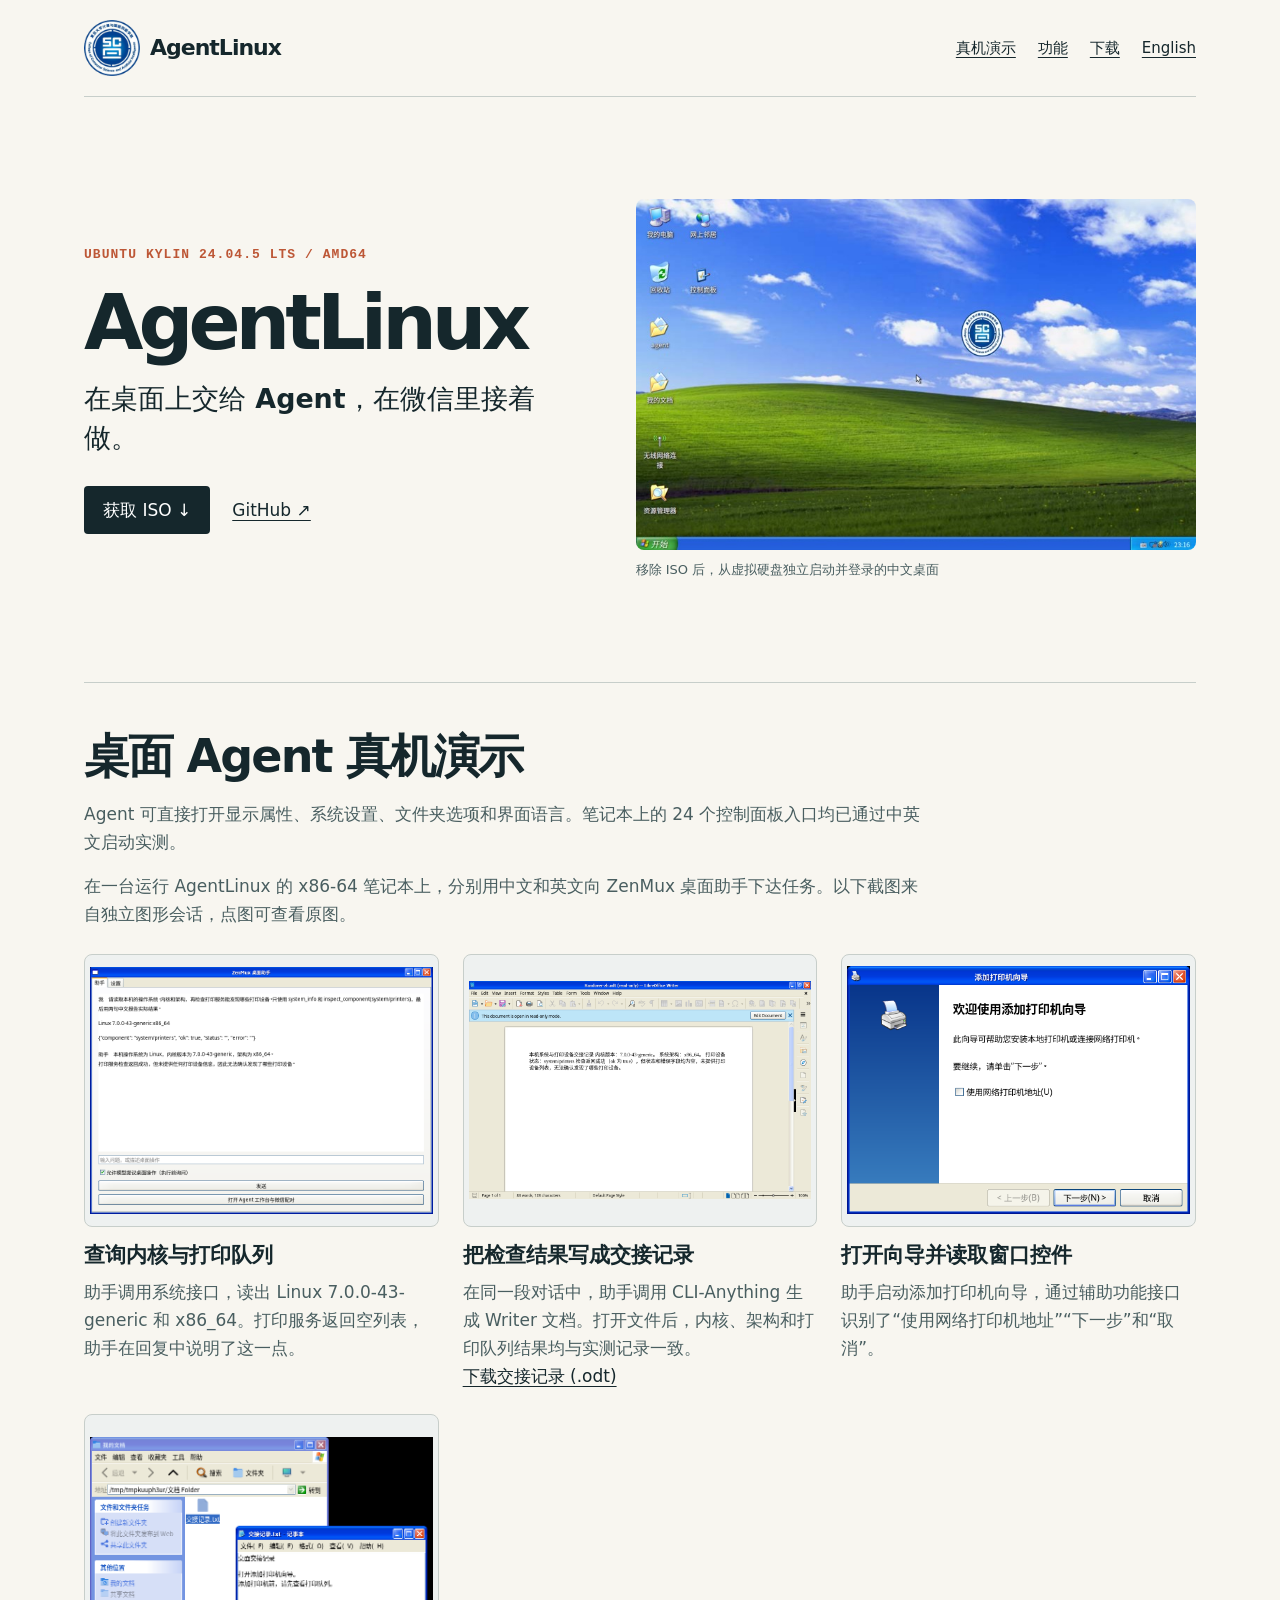
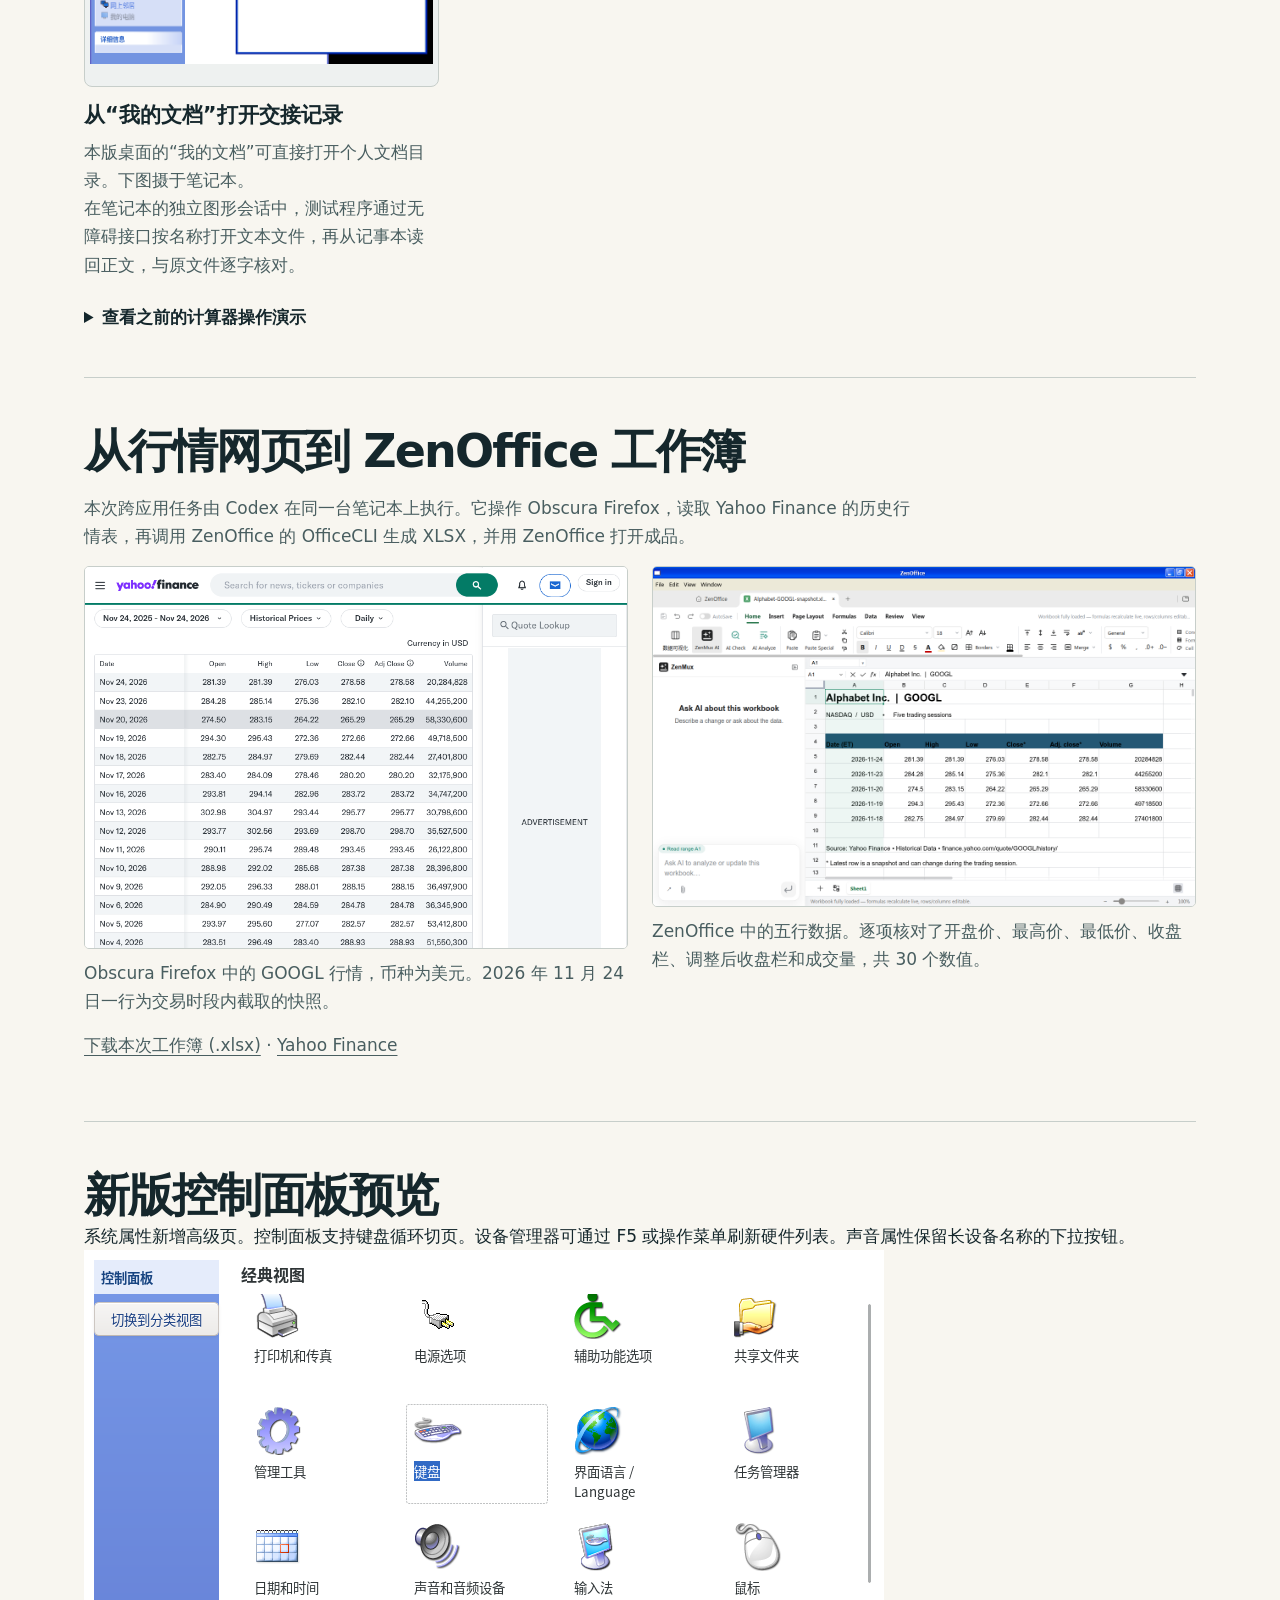
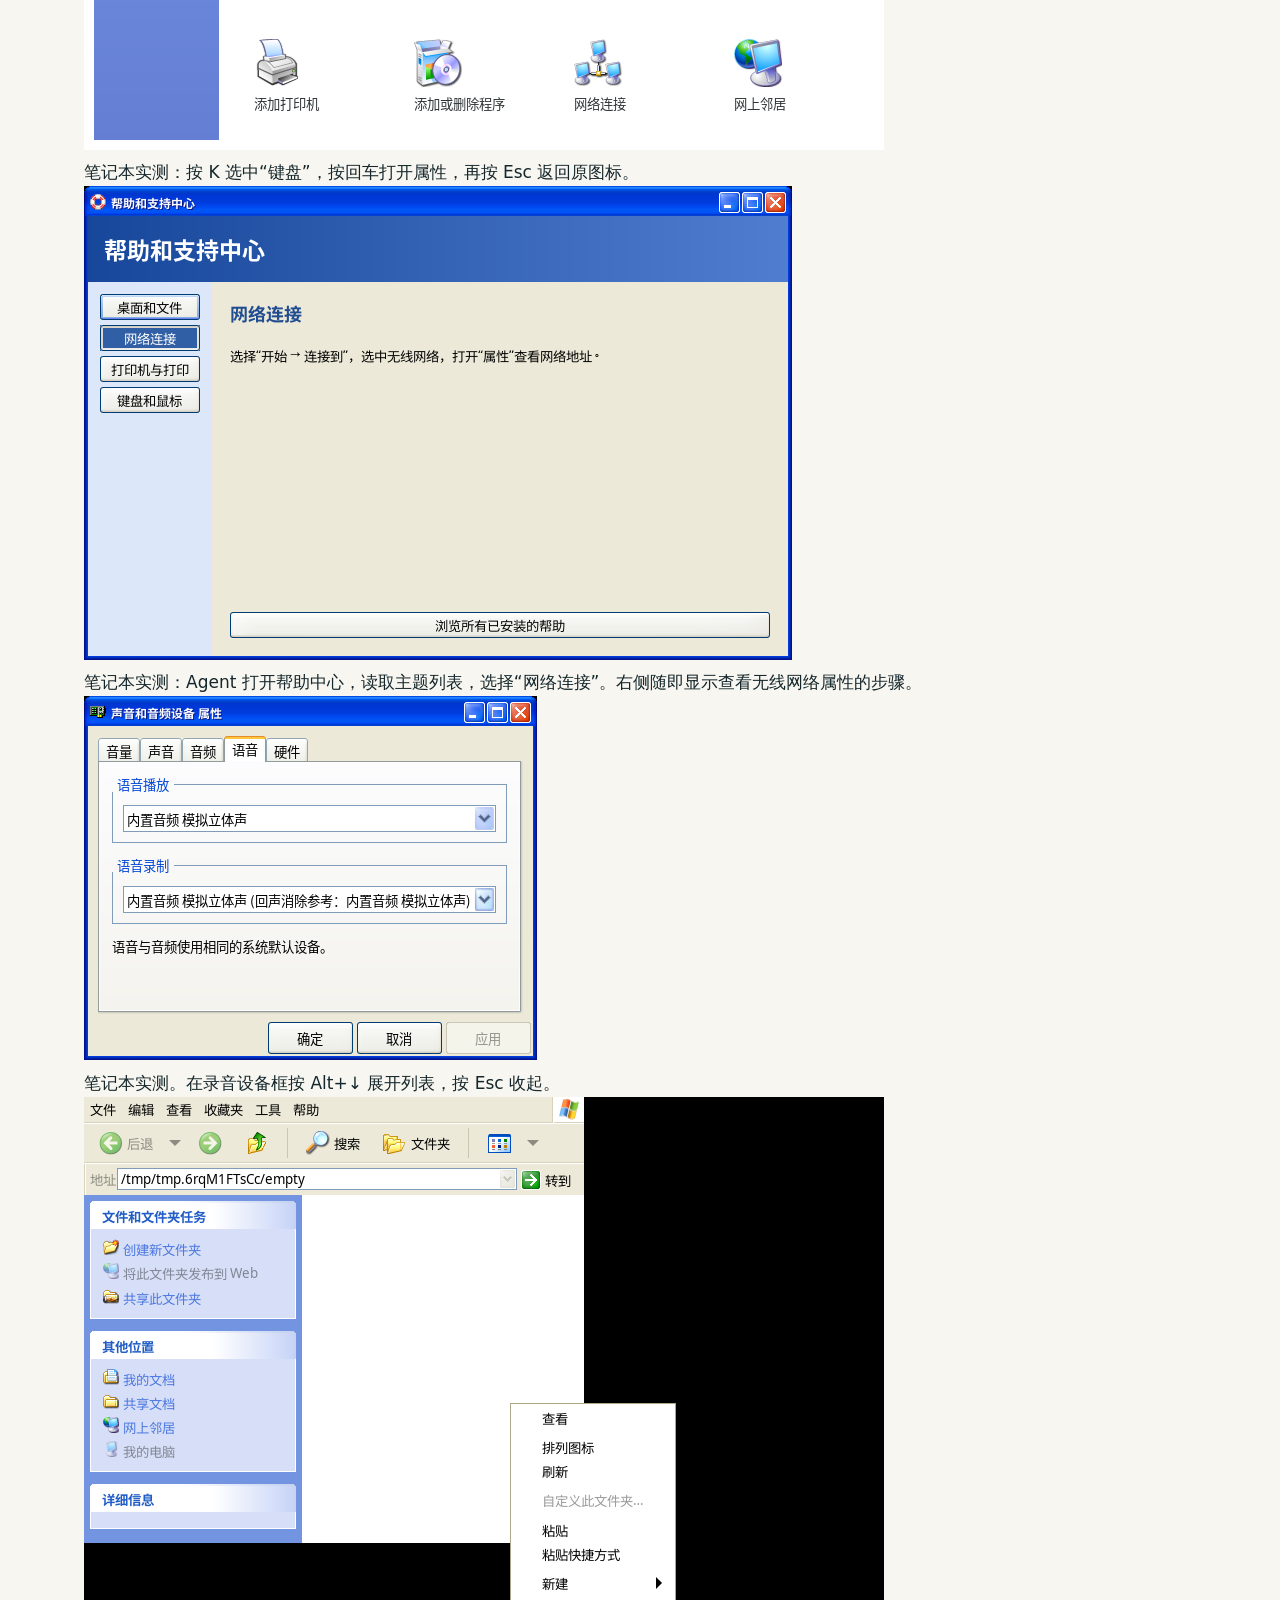
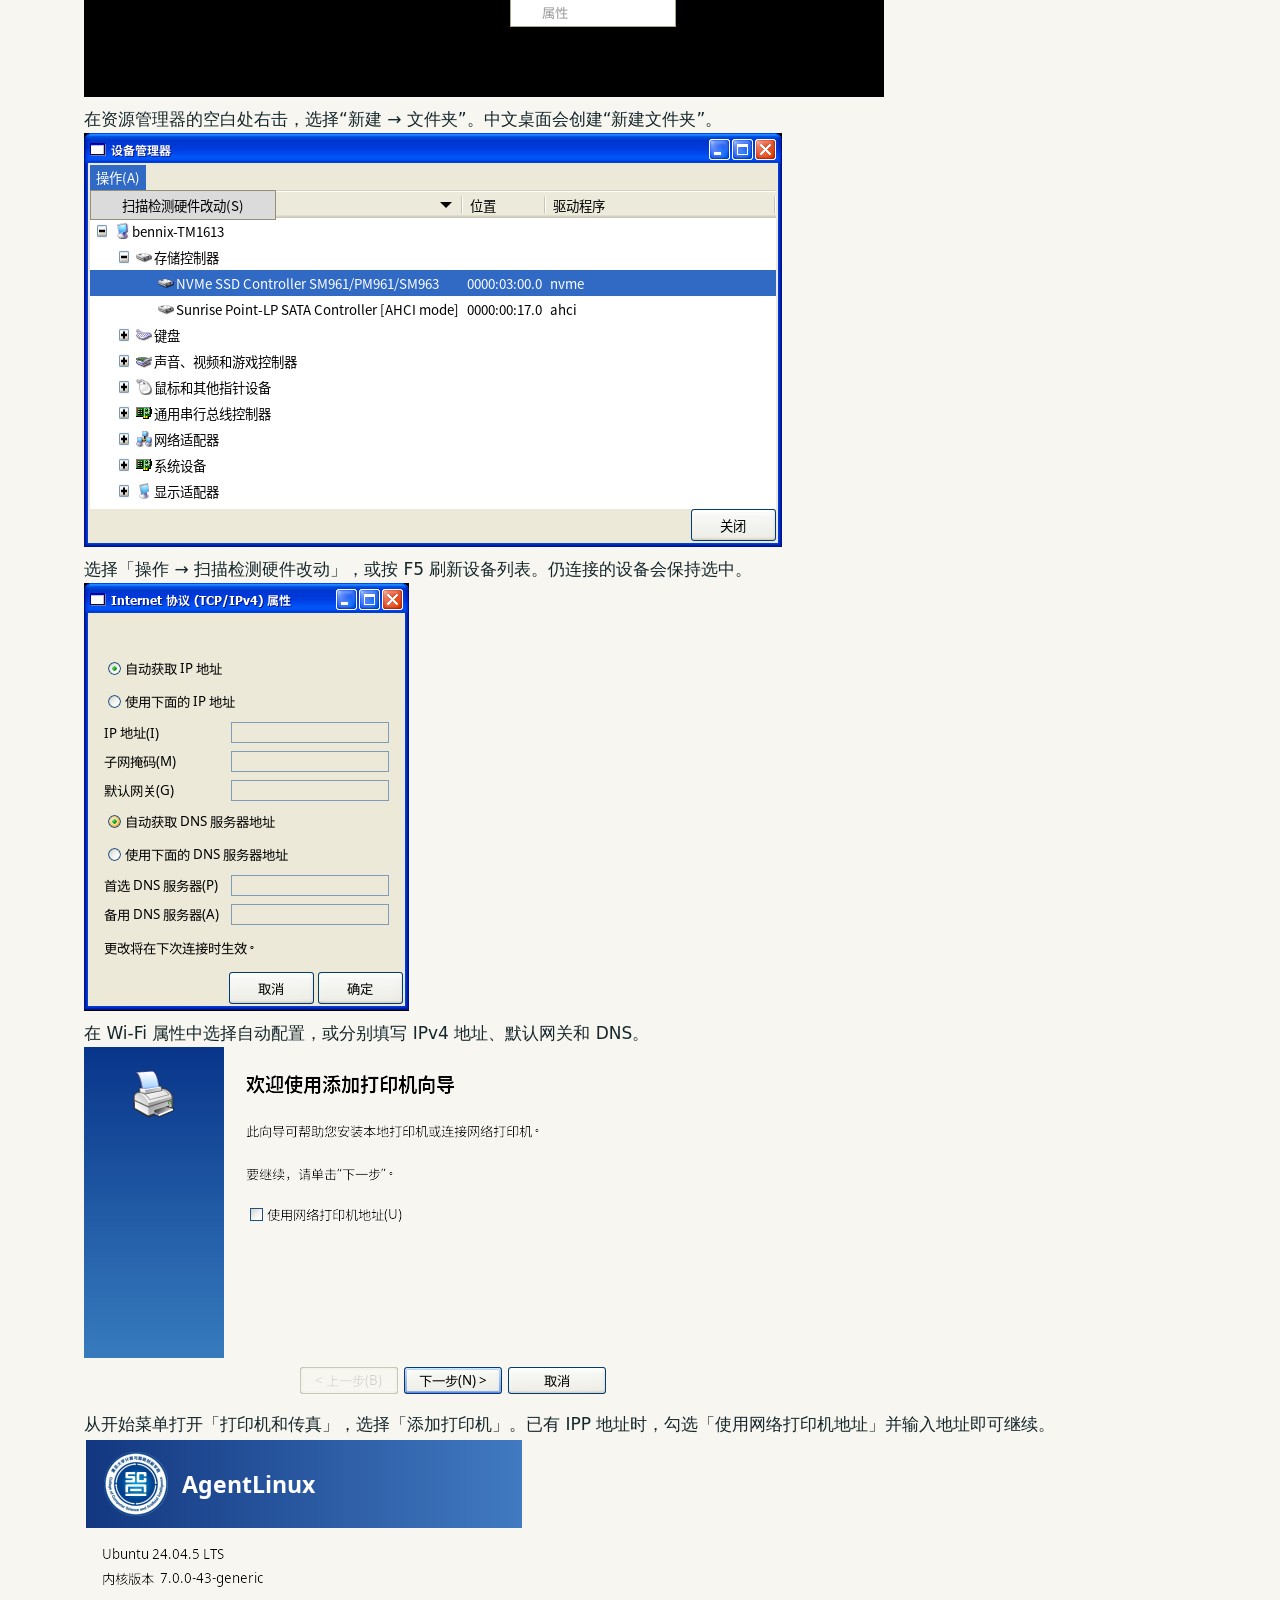
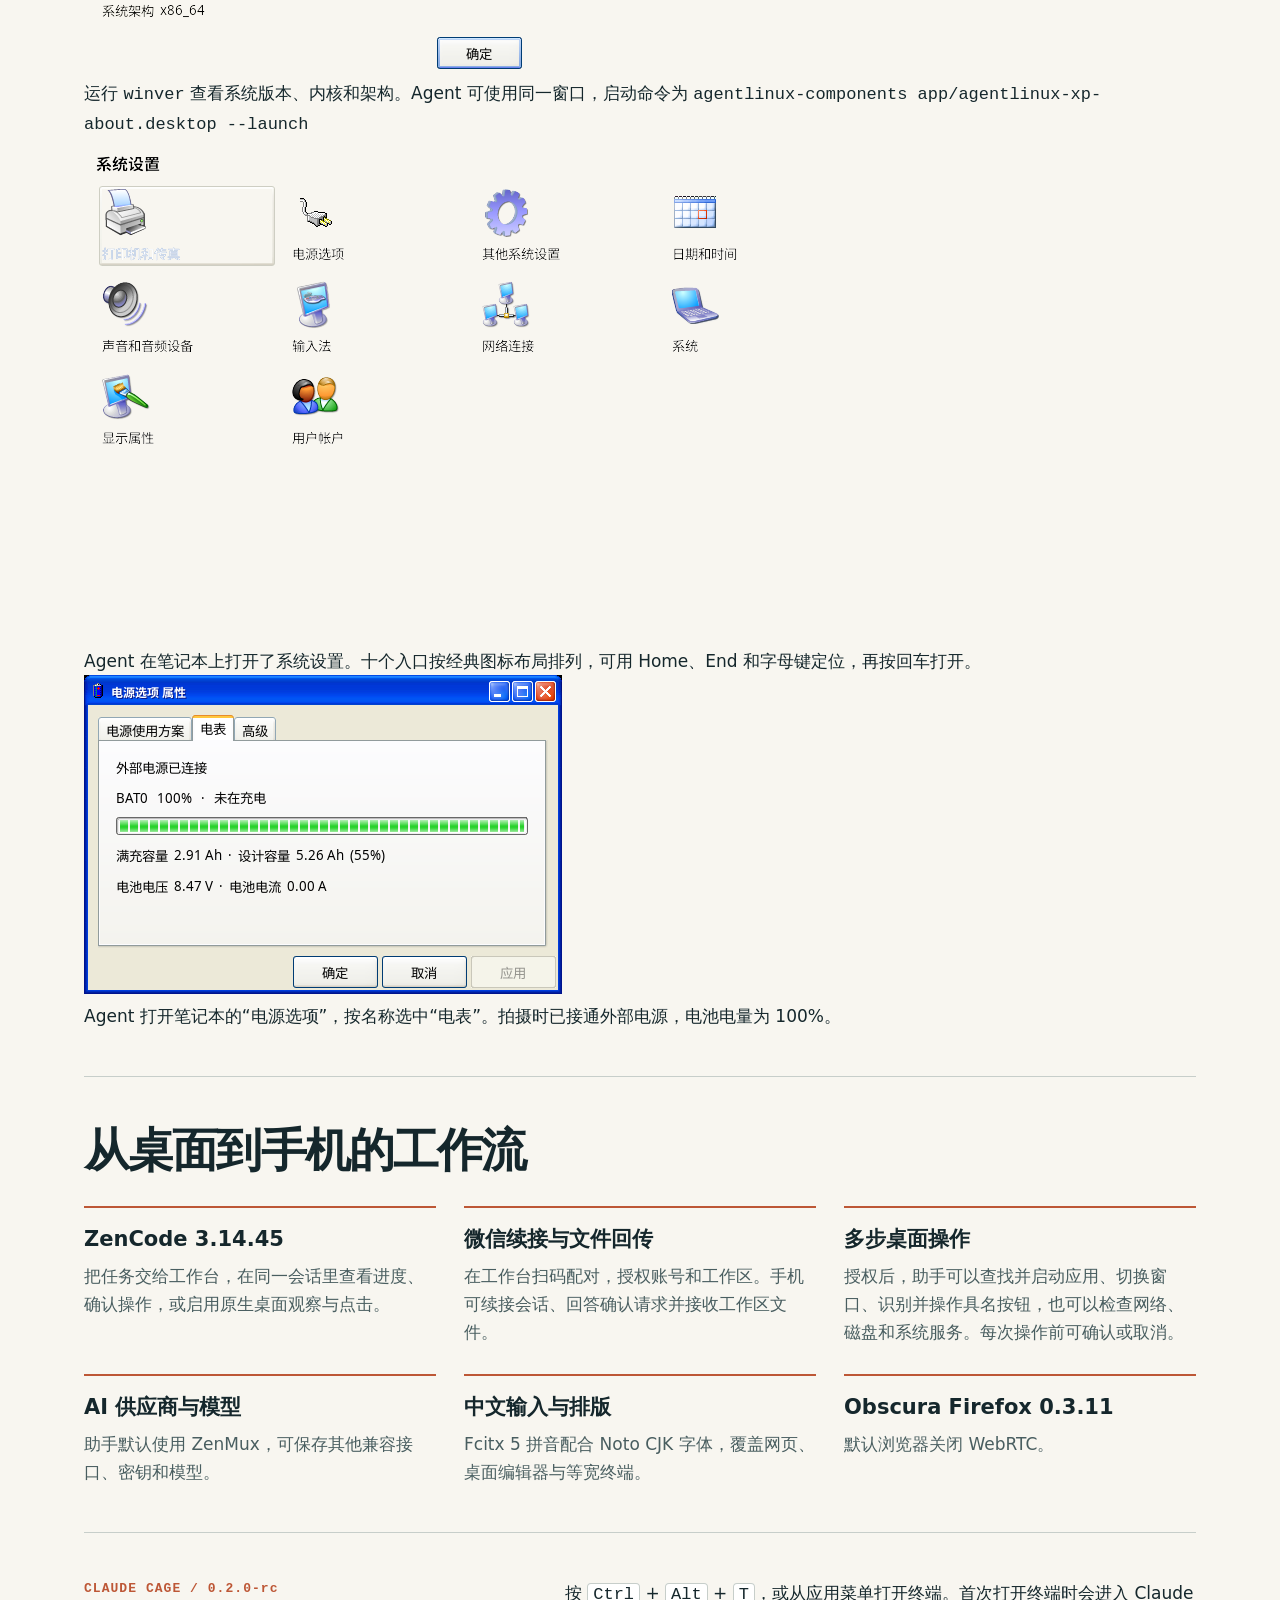
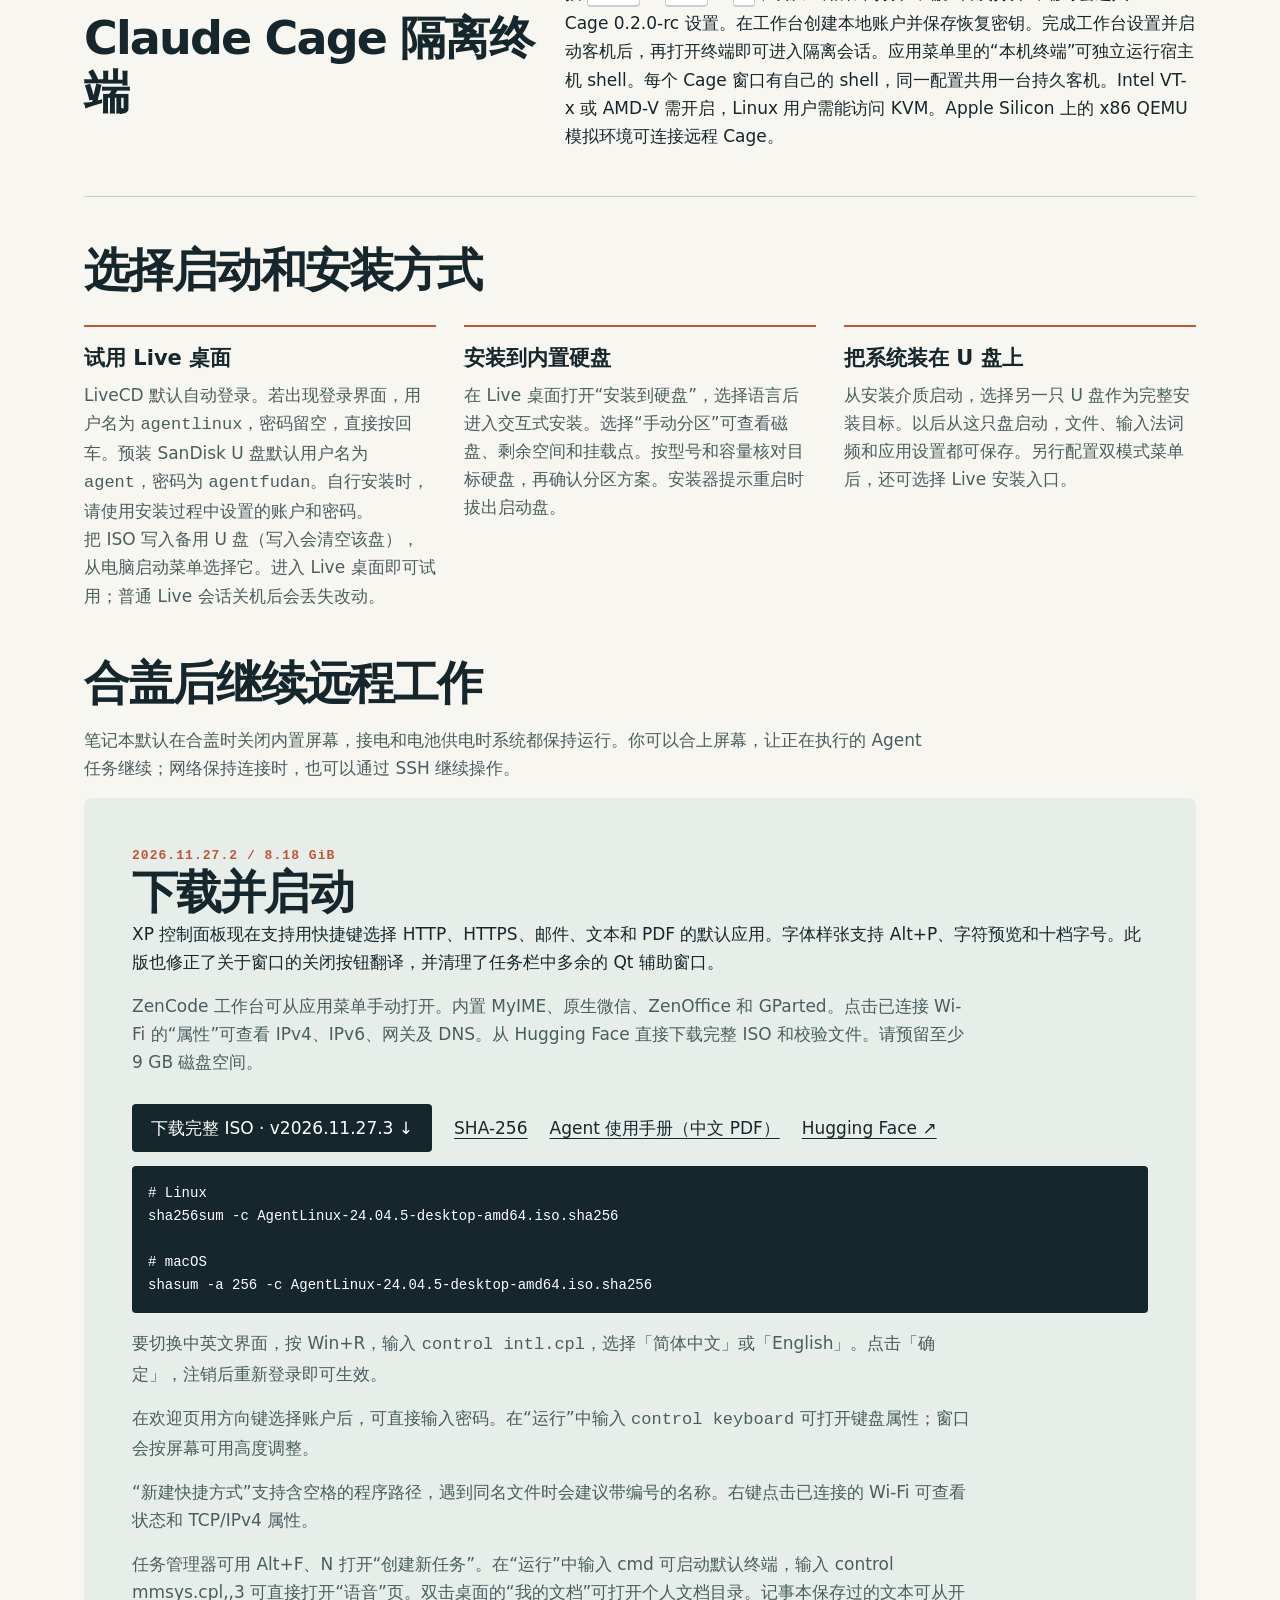
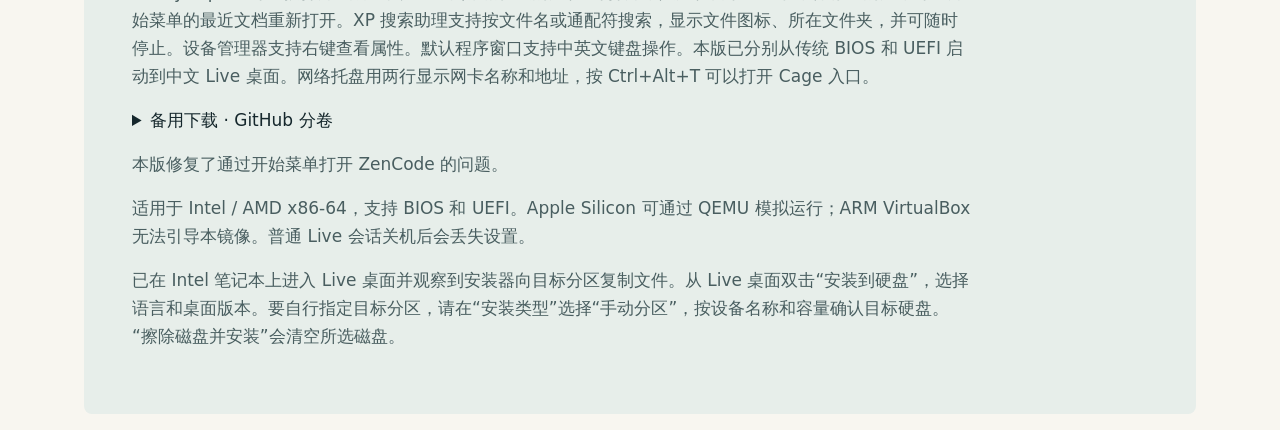
==== docs/index.html @ 663a9b79 "Fix ZenCode Start menu launcher and prepare desktop release" ====
<!doctype html><html lang="zh-CN"><meta charset="utf-8"><meta name="viewport" content="width=device-width, initial-scale=1"><title>AgentLinux · 中文 Agent 桌面系统</title><meta name="description" content="在桌面上交给 Agent，在微信里接着做。 Ubuntu Kylin 24.04.5 LTS · ZenCode 3.14.45"><link rel="icon" type="image/png" href="assets/college-emblem.png"><link rel="stylesheet" href="assets/site.css"><header><nav><a class="brand" href="#top"><img src="assets/college-emblem.png" width="56" height="56" alt="复旦大学计算与智能创新学院徽章">AgentLinux</a><div class="navlinks"><a href="#hardware-demo">真机演示</a><a href="#features">功能</a><a href="#download">下载</a><a href="en.html" lang="en">English</a></div></nav></header><main id="top"><section class="hero"><div><p class="meta">UBUNTU KYLIN 24.04.5 LTS / AMD64</p><h1>AgentLinux</h1><p class="lead">在桌面上交给 Agent，在微信里接着做。</p><div class="actions"><a class="button" href="#download">获取 ISO ↓</a><a href="https://github.com/bennix/AgentLinux">GitHub ↗</a></div></div><figure><img src="assets/xp-desktop.jpg" width="800" height="500" style="height:auto" alt="QEMU 中的 AgentLinux 中文桌面，带有绿色开始按钮和蓝色任务栏"><figcaption>移除 ISO 后，从虚拟硬盘独立启动并登录的中文桌面</figcaption></figure></section><section class="section" id="hardware-demo"><h2>桌面 Agent 真机演示</h2><p class="details">Agent 可直接打开显示属性、系统设置、文件夹选项和界面语言。笔记本上的 24 个控制面板入口均已通过中英文启动实测。</p><p class="details">在一台运行 AgentLinux 的 x86-64 笔记本上，分别用中文和英文向 ZenMux 桌面助手下达任务。以下截图来自独立图形会话，点图可查看原图。</p><div class="demo-gallery"><figure><a href="assets/agent/laptop-20261125/zh-inspect.png"><img src="assets/agent/laptop-20261125/zh-inspect.png" loading="lazy" alt="查询内核与打印队列"></a><figcaption><h3>查询内核与打印队列</h3><p>助手调用系统接口，读出 Linux 7.0.0-43-generic 和 x86_64。打印服务返回空列表，助手在回复中说明了这一点。</p></figcaption></figure><figure><a href="assets/agent/laptop-20261125/writer-document-zh.png"><img src="assets/agent/laptop-20261125/writer-document-zh.png" loading="lazy" alt="把检查结果写成交接记录"></a><figcaption><h3>把检查结果写成交接记录</h3><p>在同一段对话中，助手调用 CLI-Anything 生成 Writer 文档。打开文件后，内核、架构和打印队列结果均与实测记录一致。</p><a href="assets/agent/laptop-20261125/Handover-zh.odt" download>下载交接记录 (.odt)</a></figcaption></figure><figure><a href="assets/agent/laptop-20261125/zh-printer-wizard.png"><img src="assets/agent/laptop-20261125/zh-printer-wizard.png" loading="lazy" alt="打开向导并读取窗口控件"></a><figcaption><h3>打开向导并读取窗口控件</h3><p>助手启动添加打印机向导，通过辅助功能接口识别了“使用网络打印机地址”“下一步”和“取消”。</p></figcaption></figure><figure><a href="assets/agent/laptop-20261125/documents-demo-zh_CN.png"><img src="assets/agent/laptop-20261125/documents-demo-zh_CN.png" loading="lazy" alt="从“我的文档”打开交接记录"></a><figcaption><h3>从“我的文档”打开交接记录</h3><p>本版桌面的“我的文档”可直接打开个人文档目录。下图摄于笔记本。</p><p>在笔记本的独立图形会话中，测试程序通过无障碍接口按名称打开文本文件，再从记事本读回正文，与原文件逐字核对。</p></figcaption></figure></div><details class="earlier-demo"><summary>查看之前的计算器操作演示</summary><div class="demo-gallery"><figure><a href="assets/agent/confirm-app.png"><img src="assets/agent/confirm-app.png" loading="lazy" alt="助手读出内核版本和架构，然后请求按桌面 ID 启动 MATE 计算器。"></a><figcaption><h3>查询系统并打开应用</h3><p>助手读出内核版本和架构，然后请求按桌面 ID 启动 MATE 计算器。</p></figcaption></figure><figure><a href="assets/agent/control.png"><img src="assets/agent/control.png" loading="lazy" alt="助手读取计算器的可访问控件。图中是按下数字 6 之前的确认窗口。"></a><figcaption><h3>识别并操作窗口按钮</h3><p>助手读取计算器的可访问控件。图中是按下数字 6 之前的确认窗口。</p></figcaption></figure><figure><a href="assets/agent/calculator.png"><img src="assets/agent/calculator.png" loading="lazy" alt="依次激活 6、乘号、7 和等号后，计算器窗口显示实际结果。"></a><figcaption><h3>在计算器中得到 42</h3><p>依次激活 6、乘号、7 和等号后，计算器窗口显示实际结果。</p></figcaption></figure></div></details></section><section class="section" id="market-demo"><h2>从行情网页到 ZenOffice 工作簿</h2><p class="details">本次跨应用任务由 Codex 在同一台笔记本上执行。它操作 Obscura Firefox，读取 Yahoo Finance 的历史行情表，再调用 ZenOffice 的 OfficeCLI 生成 XLSX，并用 ZenOffice 打开成品。</p><div class="market-demo"><figure><a href="assets/agent/laptop-20261125/browser-history.png"><img src="assets/agent/laptop-20261125/browser-history.png" alt="Obscura Firefox 中的 GOOGL 行情，币种为美元。2026 年 11 月 24 日一行为交易时段内截取的快照。" loading="lazy"></a><figcaption>Obscura Firefox 中的 GOOGL 行情，币种为美元。2026 年 11 月 24 日一行为交易时段内截取的快照。</figcaption></figure><figure><a href="assets/agent/laptop-20261125/sheet.png"><img src="assets/agent/laptop-20261125/sheet.png" alt="ZenOffice 中的五行数据。逐项核对了开盘价、最高价、最低价、收盘栏、调整后收盘栏和成交量，共 30 个数值。" loading="lazy"></a><figcaption>ZenOffice 中的五行数据。逐项核对了开盘价、最高价、最低价、收盘栏、调整后收盘栏和成交量，共 30 个数值。</figcaption></figure></div><p class="details"><a href="assets/agent/laptop-20261125/Alphabet-GOOGL-snapshot.xlsx" download>下载本次工作簿 (.xlsx)</a> · <a href="https://finance.yahoo.com/quote/GOOGL/history/">Yahoo Finance</a></p></section><section class="section" id="xp-preview"><h2>新版控制面板预览</h2><p>系统属性新增高级页。控制面板支持键盘循环切页。设备管理器可通过 F5 或操作菜单刷新硬件列表。声音属性保留长设备名称的下拉按钮。</p><figure><a href="assets/xp-control-panel-zh_CN.png"><img src="assets/xp-control-panel-zh_CN.png" width="800" height="500" style="max-width:100%;height:auto" loading="lazy" alt="笔记本的经典控制面板，键盘图标的名称以蓝色高亮"></a><figcaption>笔记本实测：按 K 选中“键盘”，按回车打开属性，再按 Esc 返回原图标。</figcaption></figure><figure><a href="assets/xp-help-zh_CN.png"><img src="assets/xp-help-zh_CN.png" width="708" height="474" style="max-width:100%;height:auto" alt="Agent 已选中网络连接主题，右侧显示中文操作说明。" loading="lazy"></a><figcaption>笔记本实测：Agent 打开帮助中心，读取主题列表，选择“网络连接”。右侧随即显示查看无线网络属性的步骤。</figcaption></figure><figure><img src="assets/xp-voice-zh_CN.png" width="453" height="364" style="max-width:100%;height:auto" loading="lazy" alt="XP 语音属性中的播放和录音设备选择框"><figcaption>笔记本实测。在录音设备框按 Alt+↓ 展开列表，按 Esc 收起。</figcaption></figure><figure><img src="assets/xp-explorer-zh_CN.png" width="800" height="600" loading="lazy" style="max-width:100%;height:auto" alt="笔记本上资源管理器的中文右键菜单，包含新建、刷新和属性"><figcaption>在资源管理器的空白处右击，选择“新建 → 文件夹”。中文桌面会创建“新建文件夹”。</figcaption></figure><figure><img src="assets/xp-device-scan-zh_CN.png" width="698" height="414" style="max-width:100%;height:auto" loading="lazy" alt="中文设备管理器的操作菜单"><figcaption>选择「操作 → 扫描检测硬件改动」，或按 F5 刷新设备列表。仍连接的设备会保持选中。</figcaption></figure><figure><img src="assets/xp-wifi-zh_CN.png" width="325" height="428" style="max-width:100%;height:auto" loading="lazy" alt="XP 的 IPv4 属性窗口，已选中自动获取 IP 地址和 DNS 服务器地址"><figcaption>在 Wi-Fi 属性中选择自动配置，或分别填写 IPv4 地址、默认网关和 DNS。</figcaption></figure><figure><img src="assets/xp-print-wizard-zh_CN.png" width="530" height="355" style="max-width:100%;height:auto" loading="lazy" alt="中文添加打印机向导，提供网络打印机地址选项"><figcaption>从开始菜单打开「打印机和传真」，选择「添加打印机」。已有 IPP 地址时，勾选「使用网络打印机地址」并输入地址即可继续。</figcaption></figure><figure><img src="assets/xp-about-zh_CN.png" width="440" height="233" loading="lazy" style="max-width:100%;height:auto" alt="笔记本上的关于 AgentLinux 窗口"><figcaption>运行 <code>winver</code> 查看系统版本、内核和架构。Agent 可使用同一窗口，启动命令为 <code>agentlinux-components app/agentlinux-xp-about.desktop --launch</code></figcaption></figure><figure><img src="assets/xp-settings-home-zh_CN.png" width="776" height="500" loading="lazy" style="max-width:100%;height:auto" alt="XP 风格的系统设置首页"><figcaption>Agent 在笔记本上打开了系统设置。十个入口按经典图标布局排列，可用 Home、End 和字母键定位，再按回车打开。</figcaption></figure><figure><img src="assets/xp-meter-zh_CN.png" width="478" height="319" loading="lazy" style="max-width:100%;height:auto" alt="XP 电表显示外部电源已连接"><figcaption>Agent 打开笔记本的“电源选项”，按名称选中“电表”。拍摄时已接通外部电源，电池电量为 100%。</figcaption></figure></section><section id="features" class="section"><h2>从桌面到手机的工作流</h2><div class="grid"><article><h3>ZenCode 3.14.45</h3><p>把任务交给工作台，在同一会话里查看进度、确认操作，或启用原生桌面观察与点击。</p></article><article><h3>微信续接与文件回传</h3><p>在工作台扫码配对，授权账号和工作区。手机可续接会话、回答确认请求并接收工作区文件。</p></article><article><h3>多步桌面操作</h3><p>授权后，助手可以查找并启动应用、切换窗口、识别并操作具名按钮，也可以检查网络、磁盘和系统服务。每次操作前可确认或取消。</p></article><article><h3>AI 供应商与模型</h3><p>助手默认使用 ZenMux，可保存其他兼容接口、密钥和模型。</p></article><article><h3>中文输入与排版</h3><p>Fcitx 5 拼音配合 Noto CJK 字体，覆盖网页、桌面编辑器与等宽终端。</p></article><article><h3>Obscura Firefox 0.3.11</h3><p>默认浏览器关闭 WebRTC。</p></article></div></section><section id="claude-cage" class="section cage"><div><p class="meta">CLAUDE CAGE / 0.2.0-rc</p><h2>Claude Cage 隔离终端</h2></div><p>按 <kbd>Ctrl</kbd> + <kbd>Alt</kbd> + <kbd>T</kbd>，或从应用菜单打开终端。首次打开终端时会进入 Claude Cage 0.2.0-rc 设置。在工作台创建本地账户并保存恢复密钥。完成工作台设置并启动客机后，再打开终端即可进入隔离会话。应用菜单里的“本机终端”可独立运行宿主机 shell。每个 Cage 窗口有自己的 shell，同一配置共用一台持久客机。Intel VT-x 或 AMD-V 需开启，Linux 用户需能访问 KVM。Apple Silicon 上的 x86 QEMU 模拟环境可连接远程 Cage。</p></section><section class="section" id="installation"><h2>选择启动和安装方式</h2><div class="grid"><article><h3>试用 Live 桌面</h3><p>LiveCD 默认自动登录。若出现登录界面，用户名为 <code>agentlinux</code>，密码留空，直接按回车。预装 SanDisk U 盘默认用户名为 <code>agent</code>，密码为 <code>agentfudan</code>。自行安装时，请使用安装过程中设置的账户和密码。</p><p>把 ISO 写入备用 U 盘（写入会清空该盘），从电脑启动菜单选择它。进入 Live 桌面即可试用；普通 Live 会话关机后会丢失改动。</p></article><article><h3>安装到内置硬盘</h3><p>在 Live 桌面打开“安装到硬盘”，选择语言后进入交互式安装。选择“手动分区”可查看磁盘、剩余空间和挂载点。按型号和容量核对目标硬盘，再确认分区方案。安装器提示重启时拔出启动盘。</p></article><article><h3>把系统装在 U 盘上</h3><p>从安装介质启动，选择另一只 U 盘作为完整安装目标。以后从这只盘启动，文件、输入法词频和应用设置都可保存。另行配置双模式菜单后，还可选择 Live 安装入口。</p></article></div></section><section><h2>合盖后继续远程工作</h2><p class="details">笔记本默认在合盖时关闭内置屏幕，接电和电池供电时系统都保持运行。你可以合上屏幕，让正在执行的 Agent 任务继续；网络保持连接时，也可以通过 SSH 继续操作。</p></section><section class="download" id="download"><p class="meta">2026.11.27.2 / 8.18 GiB</p><h2>下载并启动</h2><p>XP 控制面板现在支持用快捷键选择 HTTP、HTTPS、邮件、文本和 PDF 的默认应用。字体样张支持 Alt+P、字符预览和十档字号。此版也修正了关于窗口的关闭按钮翻译，并清理了任务栏中多余的 Qt 辅助窗口。</p><p class="details">ZenCode 工作台可从应用菜单手动打开。内置 MyIME、原生微信、ZenOffice 和 GParted。点击已连接 Wi-Fi 的“属性”可查看 IPv4、IPv6、网关及 DNS。从 Hugging Face 直接下载完整 ISO 和校验文件。请预留至少 9 GB 磁盘空间。</p><div class="actions"><a class="button" href="https://huggingface.co/datasets/Bennixzp2024/AgentLinux/resolve/v2026.11.27.3/AgentLinux-24.04.5-desktop-amd64.iso?download=true">下载完整 ISO · v2026.11.27.3 ↓</a><a href="https://huggingface.co/datasets/Bennixzp2024/AgentLinux/resolve/v2026.11.27.3/AgentLinux-24.04.5-desktop-amd64.iso.sha256?download=true">SHA-256</a><a href="manual/agent-guide.pdf" hreflang="zh-CN">Agent 使用手册（中文 PDF）</a><a href="https://huggingface.co/datasets/Bennixzp2024/AgentLinux">Hugging Face ↗</a></div><pre># Linux
sha256sum -c AgentLinux-24.04.5-desktop-amd64.iso.sha256

# macOS
shasum -a 256 -c AgentLinux-24.04.5-desktop-amd64.iso.sha256</pre><p class="details">要切换中英文界面，按 Win+R，输入 <code>control intl.cpl</code>，选择「简体中文」或「English」。点击「确定」，注销后重新登录即可生效。</p><p class="details">在欢迎页用方向键选择账户后，可直接输入密码。在“运行”中输入 <code>control keyboard</code> 可打开键盘属性；窗口会按屏幕可用高度调整。</p><p class="details">“新建快捷方式”支持含空格的程序路径，遇到同名文件时会建议带编号的名称。右键点击已连接的 Wi-Fi 可查看状态和 TCP/IPv4 属性。</p><p class="details">任务管理器可用 Alt+F、N 打开“创建新任务”。在“运行”中输入 cmd 可启动默认终端，输入 control mmsys.cpl,,3 可直接打开“语音”页。双击桌面的“我的文档”可打开个人文档目录。记事本保存过的文本可从开始菜单的最近文档重新打开。XP 搜索助理支持按文件名或通配符搜索，显示文件图标、所在文件夹，并可随时停止。设备管理器支持右键查看属性。默认程序窗口支持中英文键盘操作。本版已分别从传统 BIOS 和 UEFI 启动到中文 Live 桌面。网络托盘用两行显示网卡名称和地址，按 Ctrl+Alt+T 可以打开 Cage 入口。</p><details><summary>备用下载 · GitHub 分卷</summary><p class="details">下载合并脚本并运行，它会续传、合并和校验全部 33 卷。</p><div class="actions"><a href="https://github.com/bennix/AgentLinux/releases/download/v2026.11.27.3/download-iso.py">下载合并脚本</a><a href="https://github.com/bennix/AgentLinux/releases/tag/v2026.11.27.3">全部分卷 ↗</a></div><pre>python3 download-iso.py</pre></details><p class="details">本版修复了通过开始菜单打开 ZenCode 的问题。</p><p class="details">适用于 Intel / AMD x86-64，支持 BIOS 和 UEFI。Apple Silicon 可通过 QEMU 模拟运行；ARM VirtualBox 无法引导本镜像。普通 Live 会话关机后会丢失设置。</p><p class="details">已在 Intel 笔记本上进入 Live 桌面并观察到安装器向目标分区复制文件。从 Live 桌面双击“安装到硬盘”，选择语言和桌面版本。要自行指定目标分区，请在“安装类型”选择“手动分区”，按设备名称和容量确认目标硬盘。“擦除磁盘并安装”会清空所选磁盘。</p></section></main></html>
---- docs/assets/site.css ----
:root{color-scheme:light;--paper:#f8f6f0;--ink:#15272c;--muted:#495e60;--line:#c7ceca;--accent:#bd5736}*{box-sizing:border-box}body{margin:0;background:var(--paper);color:var(--ink);font:17px/1.65 "DM Sans","Noto Sans CJK SC",system-ui,sans-serif}header,main,footer{max-width:1240px;margin:auto;padding-inline:clamp(20px,5vw,76px)}nav,footer>div{display:flex;align-items:center;justify-content:space-between;gap:18px;border-bottom:1px solid var(--line);padding:20px 0}a{color:inherit;text-underline-offset:4px}.brand{font-size:22px;letter-spacing:-1px;font-weight:750;text-decoration:none}.brand{display:inline-flex;align-items:center;gap:10px}.brand img{display:block;flex:none}@media(max-width:640px){nav{flex-wrap:wrap}.brand img{width:46px;height:46px}}.navlinks,.actions{display:flex;align-items:center;gap:22px;flex-wrap:wrap}.navlinks{font-size:15px}.hero{display:grid;grid-template-columns:1fr 1.12fr;gap:clamp(24px,4vw,58px);align-items:center;padding:clamp(52px,8vw,110px) 0}.meta{font:600 13px/1.5 "IBM Plex Mono",monospace;color:var(--accent);letter-spacing:.08em}h1,h2,h3,p,figure{margin:0}h1{font-size:clamp(50px,6vw,85px);line-height:.98;letter-spacing:-.065em;margin:20px 0}h2{font-size:clamp(28px,3.8vw,46px);line-height:1.18;letter-spacing:-.04em}h3{font-size:21px;line-height:1.3;margin-bottom:9px}.lead{font-size:clamp(20px,2.1vw,28px);line-height:1.45;font-weight:550}.actions{margin-top:28px}.button{background:var(--ink);color:white;padding:10px 19px;border-radius:4px;text-decoration:none}.hero img{width:100%;display:block;border-radius:8px}.hero figcaption{font-size:13px;color:var(--muted);margin-top:9px}.section{border-top:1px solid var(--line);padding:46px 0}.grid{display:grid;grid-template-columns:repeat(3,1fr);gap:28px;margin-top:28px}.grid article{border-top:2px solid var(--accent);padding-top:18px}.grid p,.details{color:var(--muted)}.details{max-width:840px;margin:16px 0}.download{background:#e7eeea;padding:clamp(22px,4vw,48px);border-radius:8px;margin-bottom:30px}pre{background:#15272c;color:white;padding:16px;overflow:auto;border-radius:4px;font-size:14px}footer>div{border-top:1px solid var(--line);border-bottom:0;font-size:14px;flex-wrap:wrap}a:focus-visible{outline:3px solid var(--accent);outline-offset:3px}@media(max-width:800px){.hero{grid-template-columns:1fr}.grid{grid-template-columns:1fr 1fr}}@media(max-width:540px){.grid{grid-template-columns:1fr}.navlinks{gap:10px}.hero{padding:40px 0}.section{padding:30px 0}nav{align-items:baseline}}

.cage{display:grid;grid-template-columns:1fr 1.4fr;gap:30px}.cage .meta{margin-bottom:12px}kbd{border:1px solid var(--line);border-bottom-width:2px;border-radius:4px;background:white;padding:1px 5px}@media(max-width:640px){.cage{grid-template-columns:1fr}}

.demo-gallery{display:grid;grid-template-columns:repeat(3,minmax(0,1fr));gap:24px;margin-top:26px}.demo-gallery figure>a{display:grid;place-items:center;background:#eef1f0;border:1px solid var(--line);border-radius:8px;aspect-ratio:1.3;padding:5px}.demo-gallery img{display:block;max-width:100%;max-height:100%;object-fit:contain}.demo-gallery figcaption{padding-top:15px}.demo-gallery figcaption p{color:var(--muted)}@media(max-width:800px){.demo-gallery{grid-template-columns:1fr}.demo-gallery figure>a{aspect-ratio:auto;padding:8px}}
.market-demo{display:grid;grid-template-columns:minmax(0,1fr) minmax(0,2fr);gap:24px;align-items:start}.market-demo img{max-width:100%;height:auto;display:block;border:1px solid var(--line);border-radius:5px}.market-demo figcaption{color:var(--muted);margin-top:10px}@media(max-width:720px){.market-demo{grid-template-columns:1fr}}

.earlier-demo{margin-top:24px}.earlier-demo summary{cursor:pointer;font-weight:600}.market-demo{grid-template-columns:repeat(2,minmax(0,1fr))}@media(max-width:720px){.market-demo{grid-template-columns:1fr}}
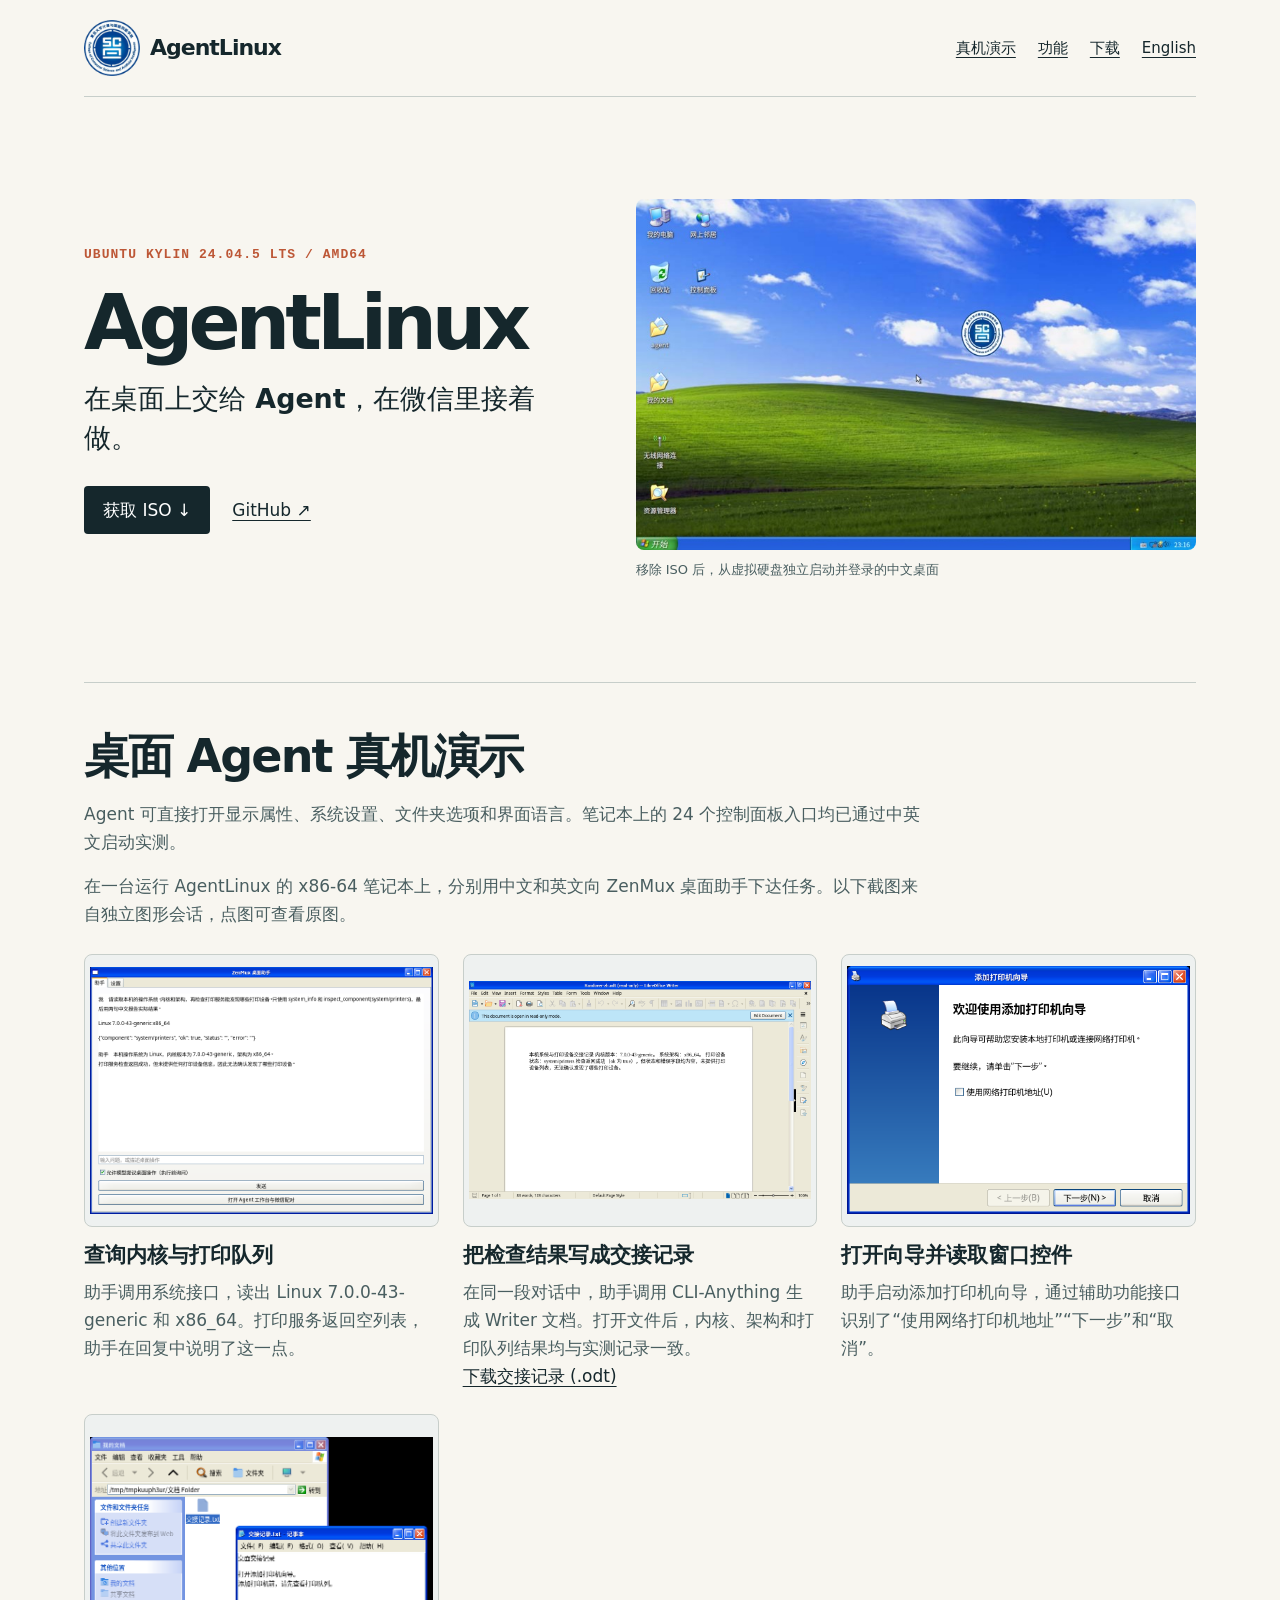
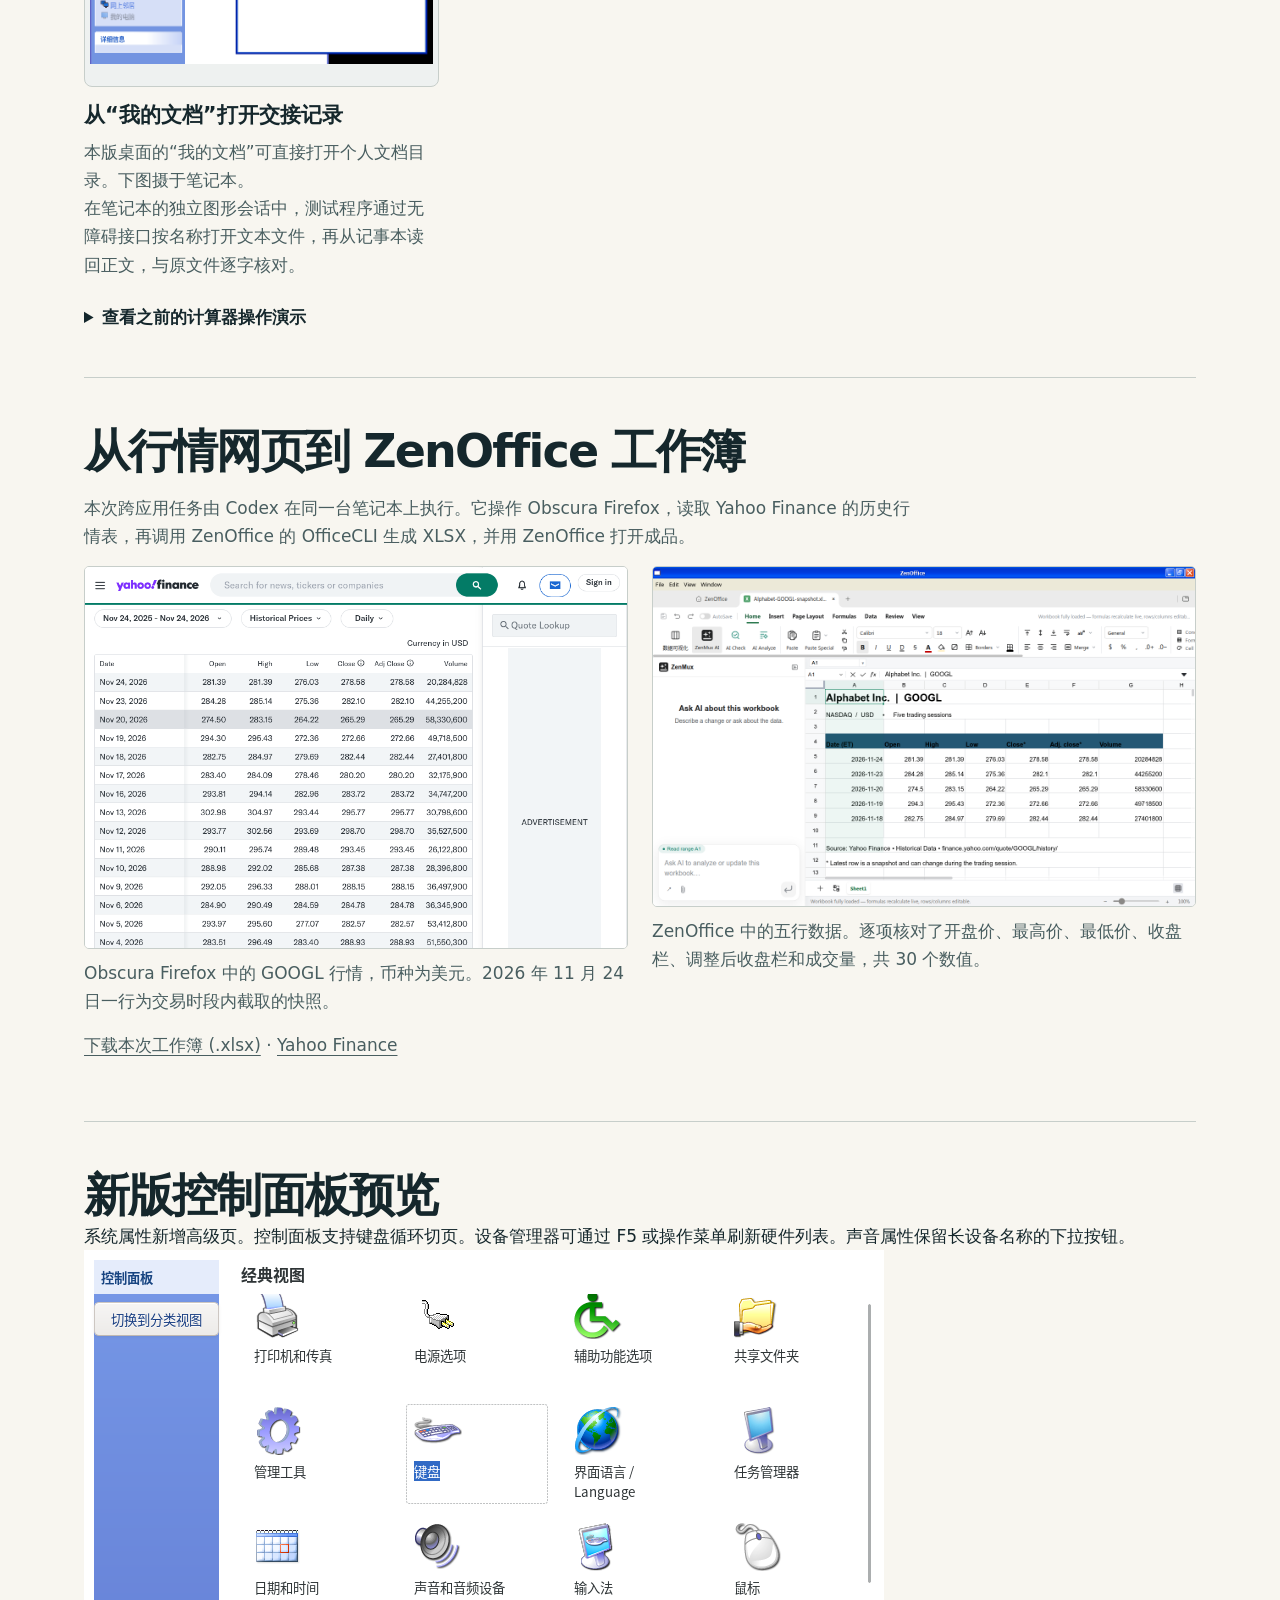
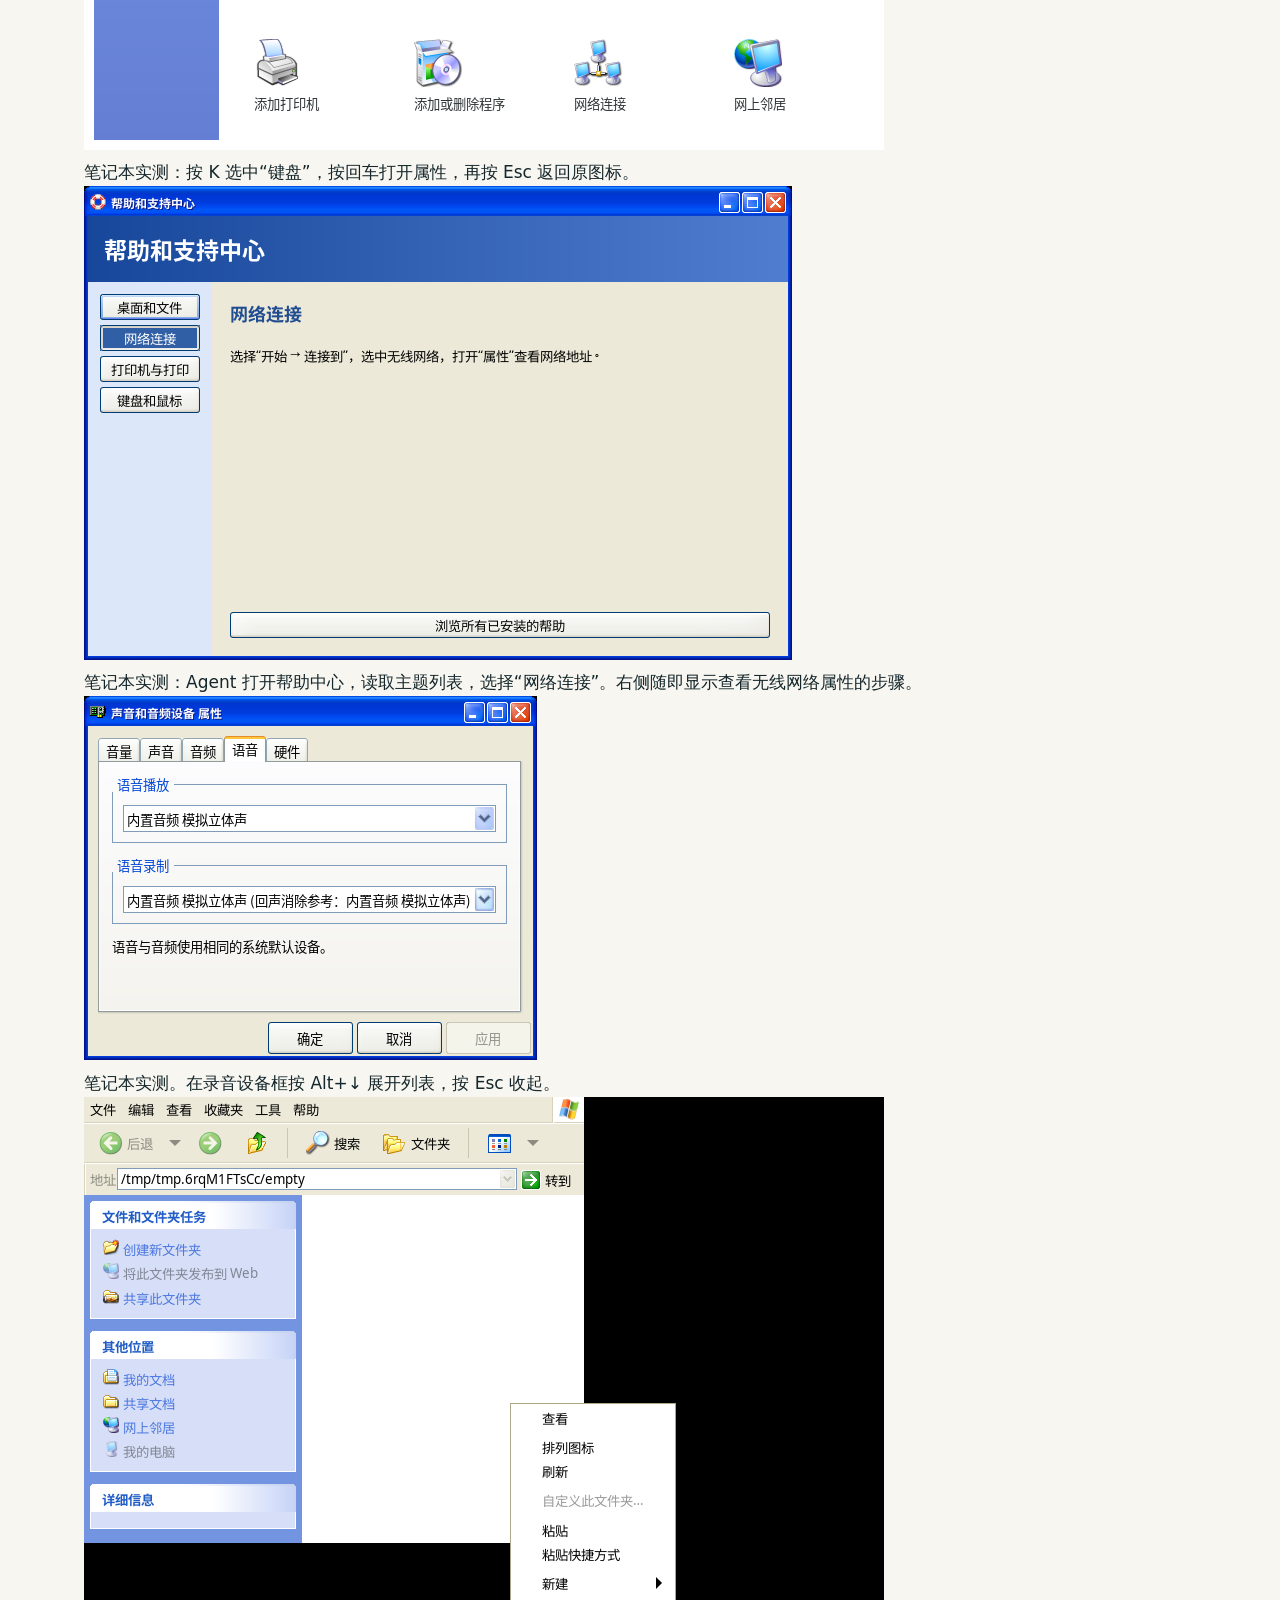
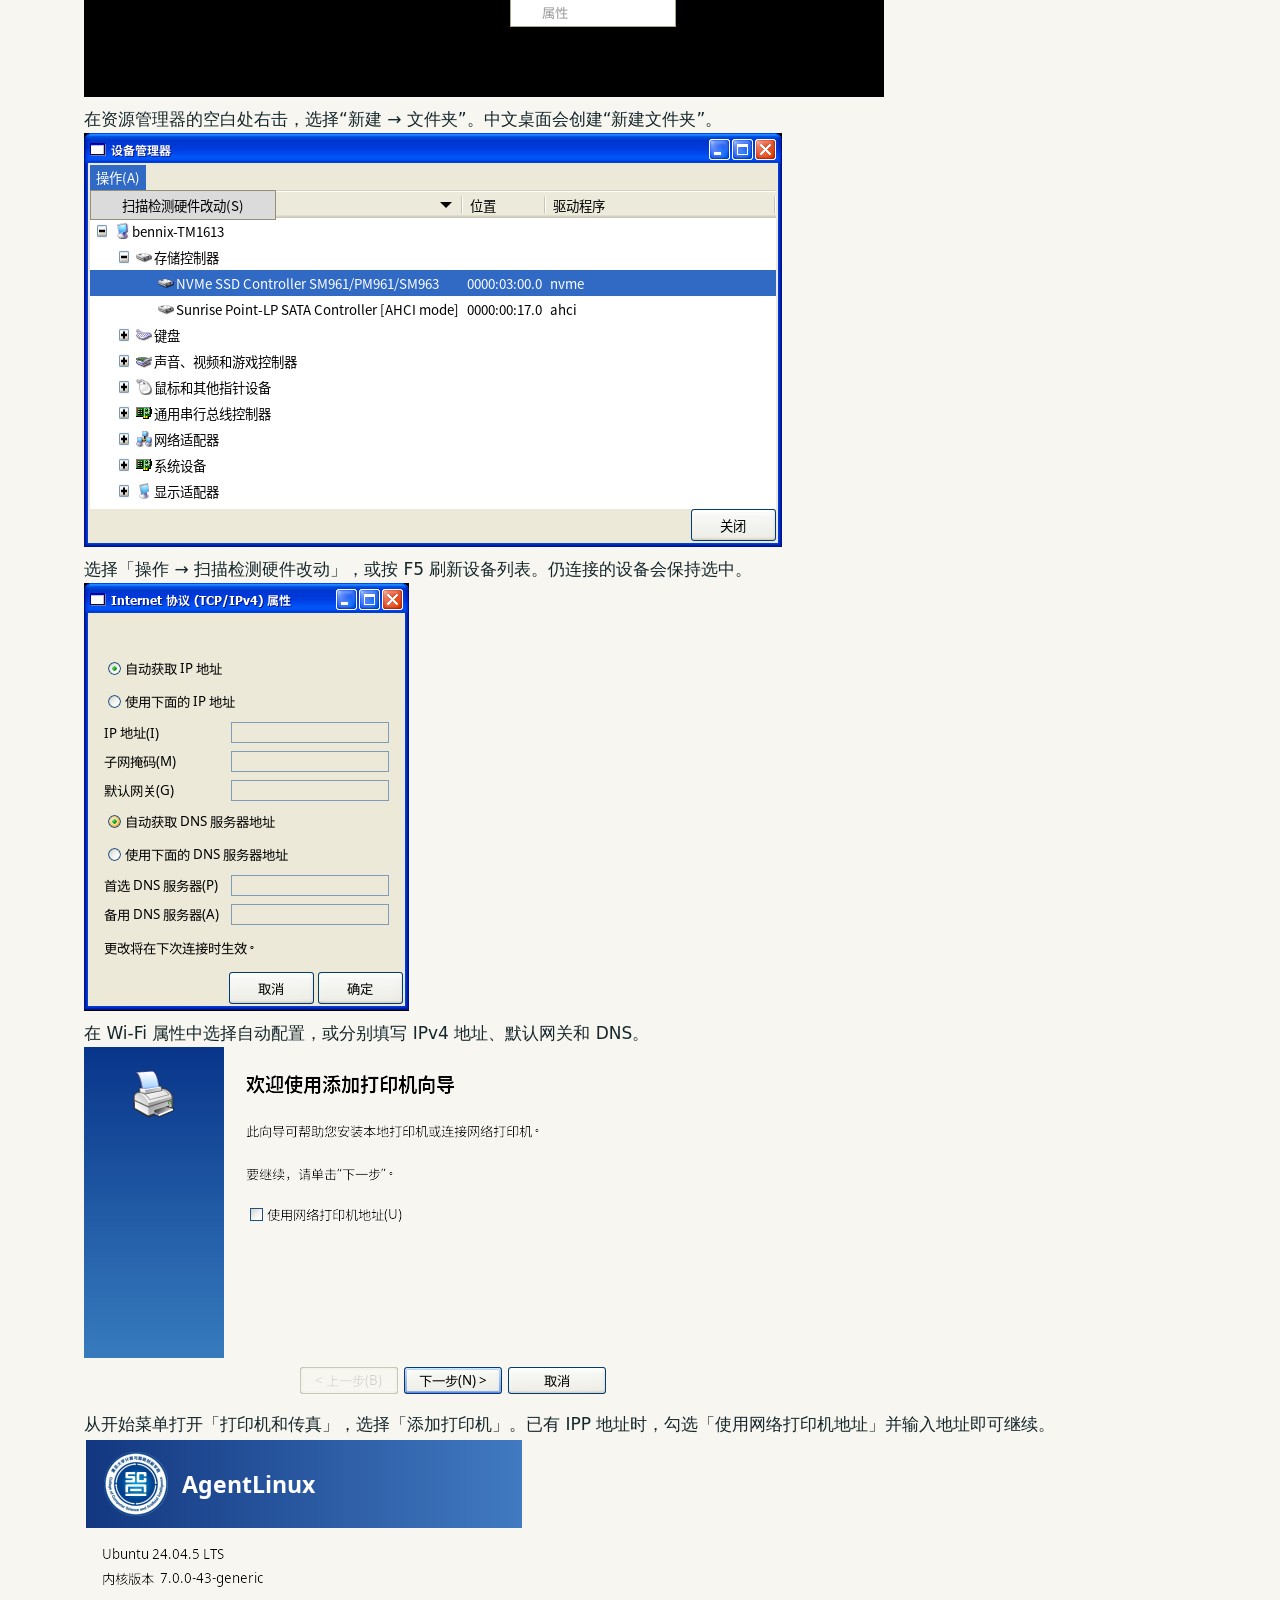
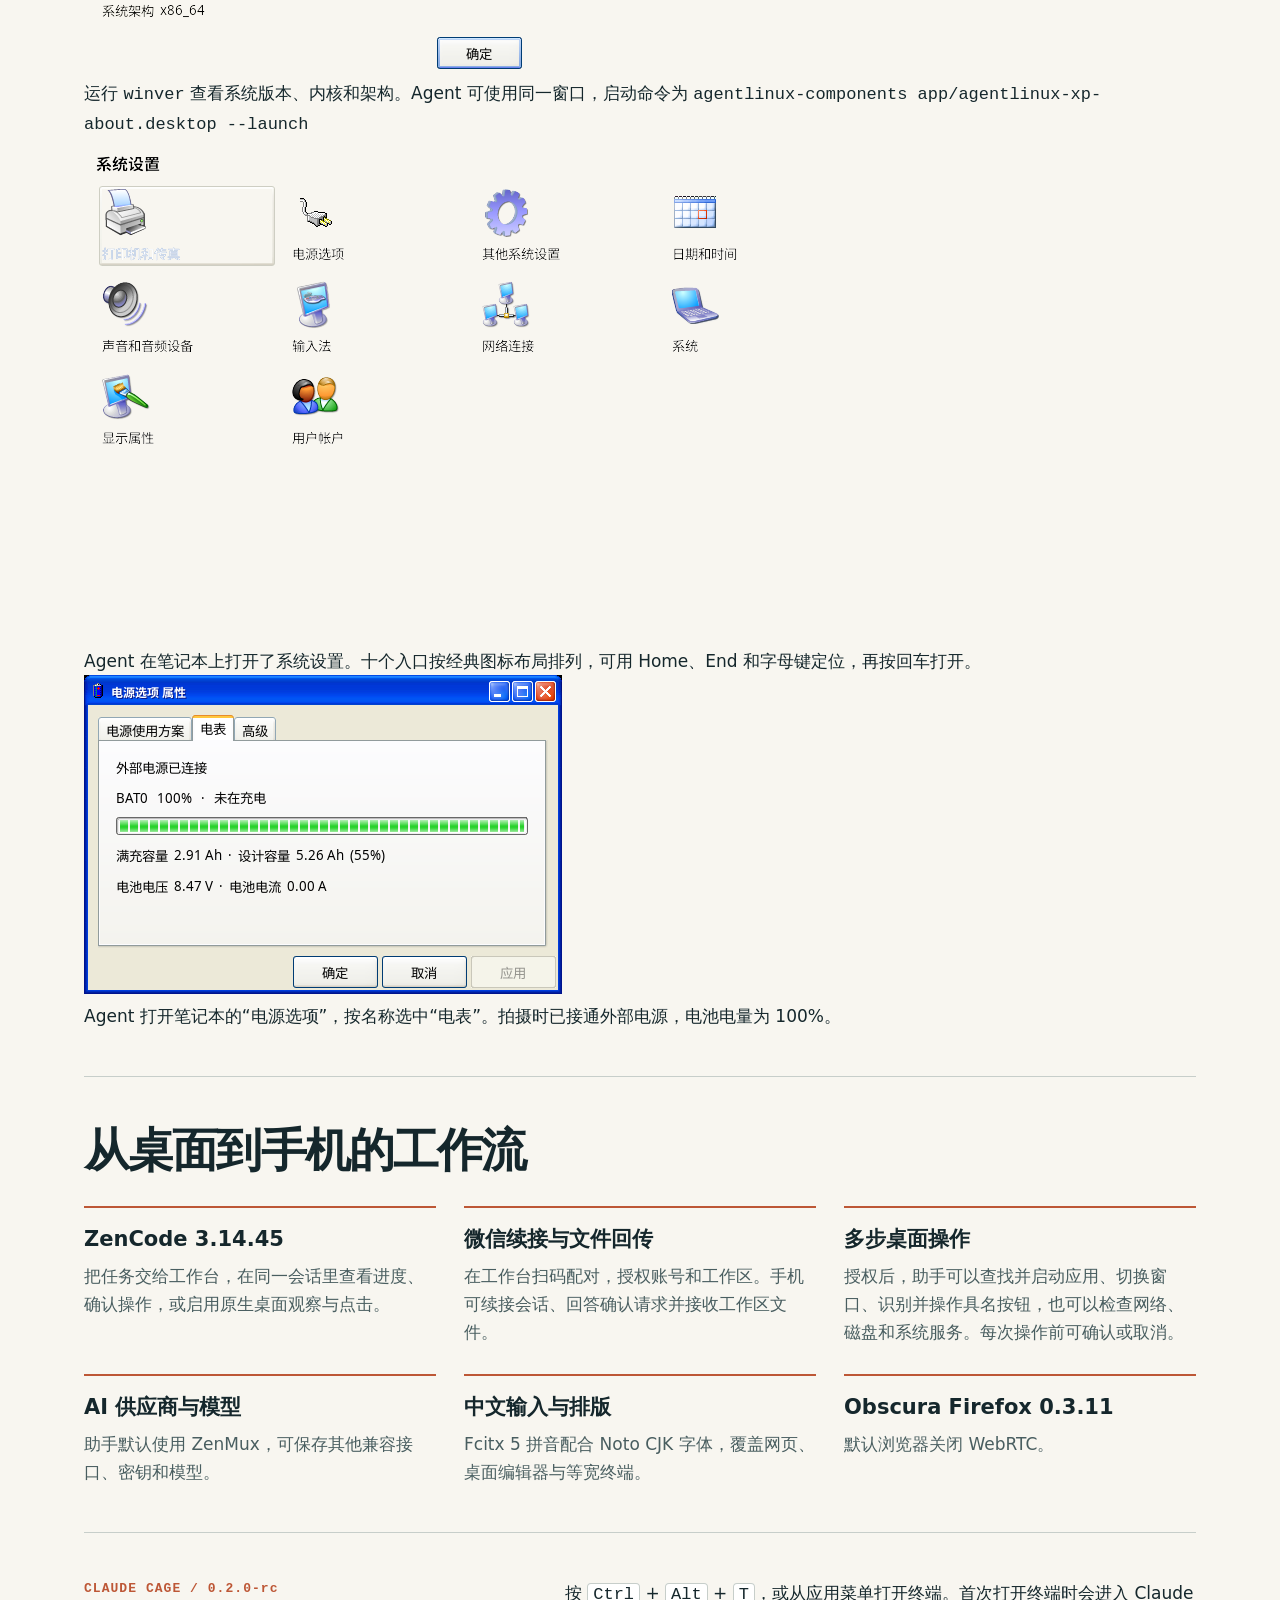
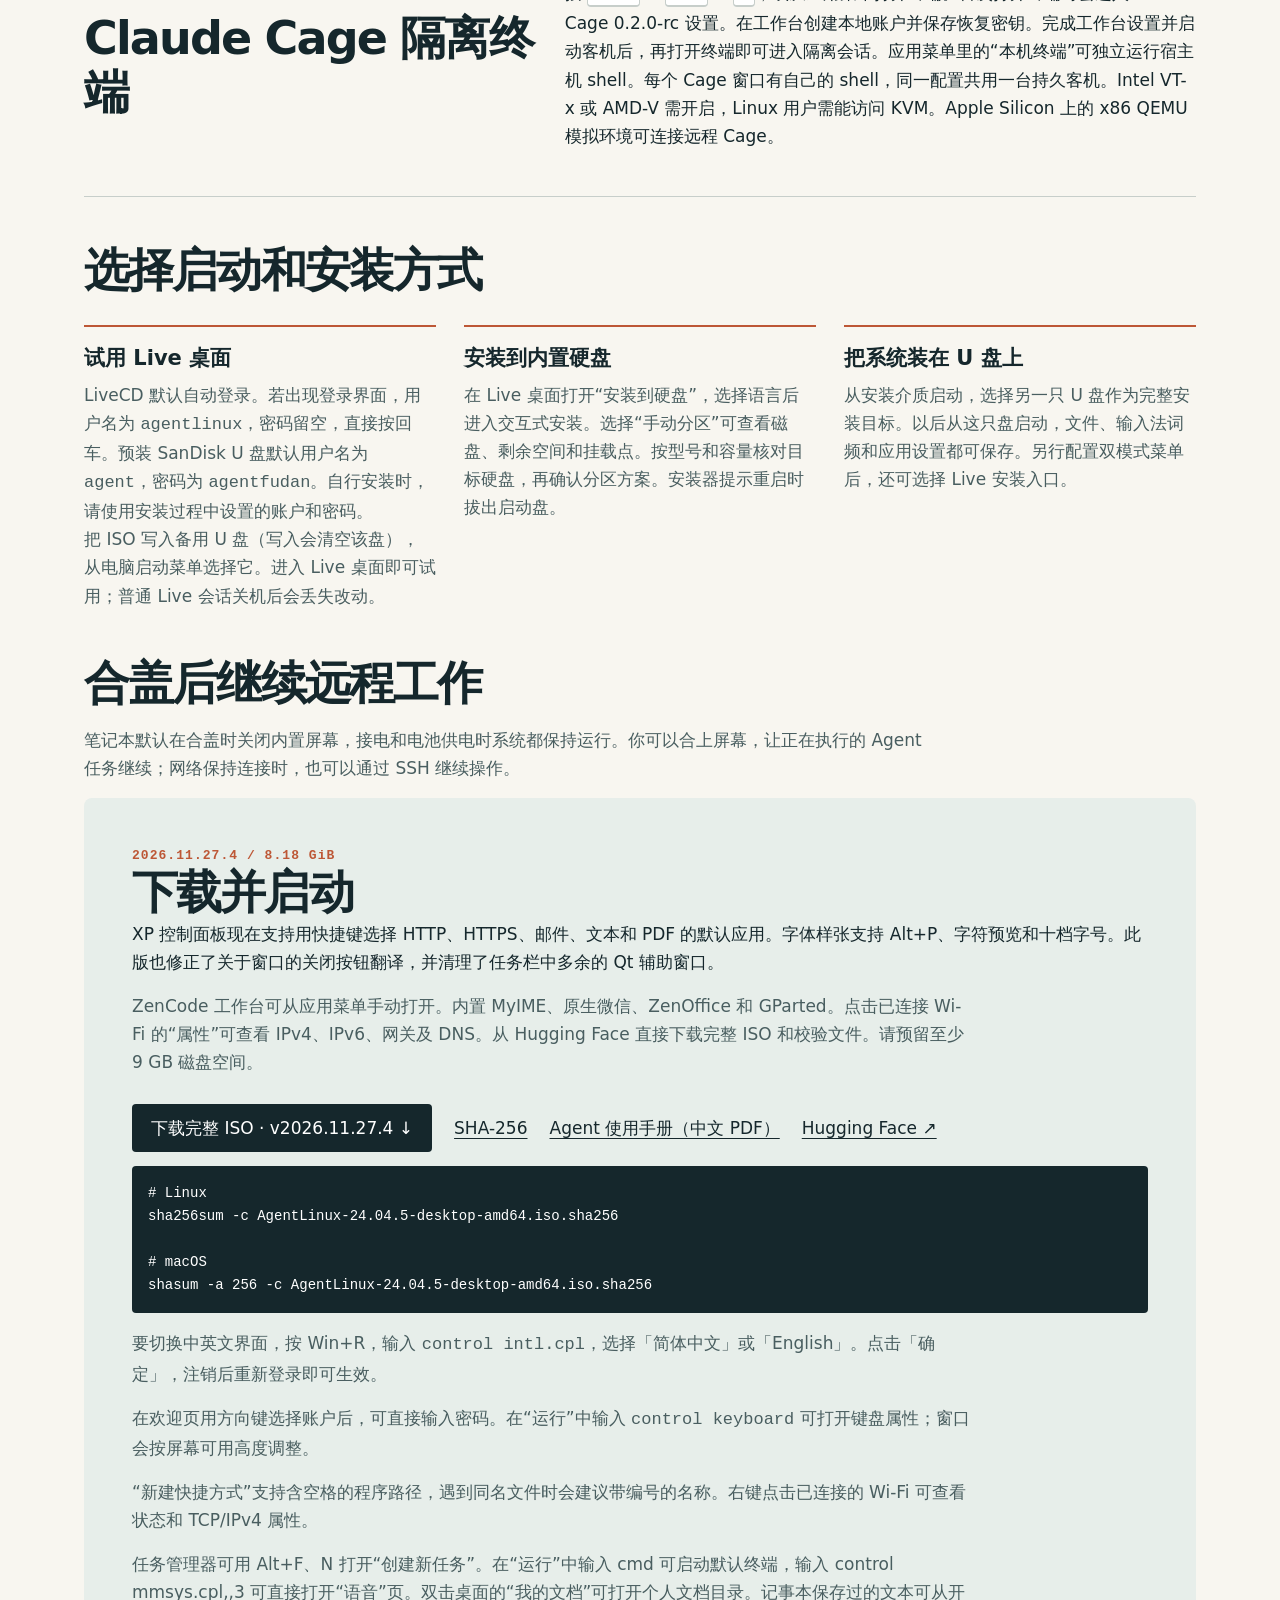
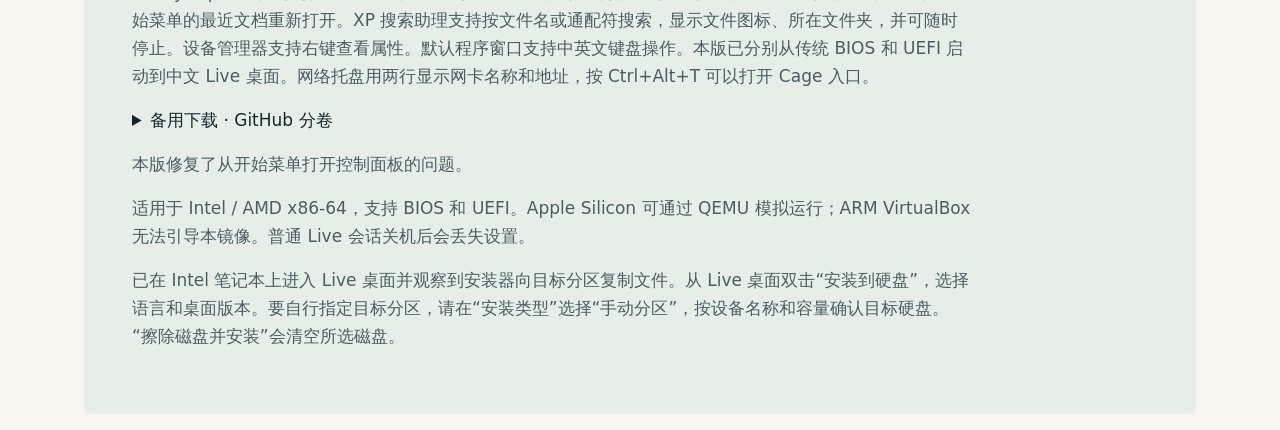
==== commit 1233f1f3: "Fix Control Panel Start menu action and prepare desktop release" ====
--- a/docs/index.html
+++ b/docs/index.html
@@ -1,5 +1,5 @@
-<!doctype html><html lang="zh-CN"><meta charset="utf-8"><meta name="viewport" content="width=device-width, initial-scale=1"><title>AgentLinux · 中文 Agent 桌面系统</title><meta name="description" content="在桌面上交给 Agent，在微信里接着做。 Ubuntu Kylin 24.04.5 LTS · ZenCode 3.14.45"><link rel="icon" type="image/png" href="assets/college-emblem.png"><link rel="stylesheet" href="assets/site.css"><header><nav><a class="brand" href="#top"><img src="assets/college-emblem.png" width="56" height="56" alt="复旦大学计算与智能创新学院徽章">AgentLinux</a><div class="navlinks"><a href="#hardware-demo">真机演示</a><a href="#features">功能</a><a href="#download">下载</a><a href="en.html" lang="en">English</a></div></nav></header><main id="top"><section class="hero"><div><p class="meta">UBUNTU KYLIN 24.04.5 LTS / AMD64</p><h1>AgentLinux</h1><p class="lead">在桌面上交给 Agent，在微信里接着做。</p><div class="actions"><a class="button" href="#download">获取 ISO ↓</a><a href="https://github.com/bennix/AgentLinux">GitHub ↗</a></div></div><figure><img src="assets/xp-desktop.jpg" width="800" height="500" style="height:auto" alt="QEMU 中的 AgentLinux 中文桌面，带有绿色开始按钮和蓝色任务栏"><figcaption>移除 ISO 后，从虚拟硬盘独立启动并登录的中文桌面</figcaption></figure></section><section class="section" id="hardware-demo"><h2>桌面 Agent 真机演示</h2><p class="details">Agent 可直接打开显示属性、系统设置、文件夹选项和界面语言。笔记本上的 24 个控制面板入口均已通过中英文启动实测。</p><p class="details">在一台运行 AgentLinux 的 x86-64 笔记本上，分别用中文和英文向 ZenMux 桌面助手下达任务。以下截图来自独立图形会话，点图可查看原图。</p><div class="demo-gallery"><figure><a href="assets/agent/laptop-20261125/zh-inspect.png"><img src="assets/agent/laptop-20261125/zh-inspect.png" loading="lazy" alt="查询内核与打印队列"></a><figcaption><h3>查询内核与打印队列</h3><p>助手调用系统接口，读出 Linux 7.0.0-43-generic 和 x86_64。打印服务返回空列表，助手在回复中说明了这一点。</p></figcaption></figure><figure><a href="assets/agent/laptop-20261125/writer-document-zh.png"><img src="assets/agent/laptop-20261125/writer-document-zh.png" loading="lazy" alt="把检查结果写成交接记录"></a><figcaption><h3>把检查结果写成交接记录</h3><p>在同一段对话中，助手调用 CLI-Anything 生成 Writer 文档。打开文件后，内核、架构和打印队列结果均与实测记录一致。</p><a href="assets/agent/laptop-20261125/Handover-zh.odt" download>下载交接记录 (.odt)</a></figcaption></figure><figure><a href="assets/agent/laptop-20261125/zh-printer-wizard.png"><img src="assets/agent/laptop-20261125/zh-printer-wizard.png" loading="lazy" alt="打开向导并读取窗口控件"></a><figcaption><h3>打开向导并读取窗口控件</h3><p>助手启动添加打印机向导，通过辅助功能接口识别了“使用网络打印机地址”“下一步”和“取消”。</p></figcaption></figure><figure><a href="assets/agent/laptop-20261125/documents-demo-zh_CN.png"><img src="assets/agent/laptop-20261125/documents-demo-zh_CN.png" loading="lazy" alt="从“我的文档”打开交接记录"></a><figcaption><h3>从“我的文档”打开交接记录</h3><p>本版桌面的“我的文档”可直接打开个人文档目录。下图摄于笔记本。</p><p>在笔记本的独立图形会话中，测试程序通过无障碍接口按名称打开文本文件，再从记事本读回正文，与原文件逐字核对。</p></figcaption></figure></div><details class="earlier-demo"><summary>查看之前的计算器操作演示</summary><div class="demo-gallery"><figure><a href="assets/agent/confirm-app.png"><img src="assets/agent/confirm-app.png" loading="lazy" alt="助手读出内核版本和架构，然后请求按桌面 ID 启动 MATE 计算器。"></a><figcaption><h3>查询系统并打开应用</h3><p>助手读出内核版本和架构，然后请求按桌面 ID 启动 MATE 计算器。</p></figcaption></figure><figure><a href="assets/agent/control.png"><img src="assets/agent/control.png" loading="lazy" alt="助手读取计算器的可访问控件。图中是按下数字 6 之前的确认窗口。"></a><figcaption><h3>识别并操作窗口按钮</h3><p>助手读取计算器的可访问控件。图中是按下数字 6 之前的确认窗口。</p></figcaption></figure><figure><a href="assets/agent/calculator.png"><img src="assets/agent/calculator.png" loading="lazy" alt="依次激活 6、乘号、7 和等号后，计算器窗口显示实际结果。"></a><figcaption><h3>在计算器中得到 42</h3><p>依次激活 6、乘号、7 和等号后，计算器窗口显示实际结果。</p></figcaption></figure></div></details></section><section class="section" id="market-demo"><h2>从行情网页到 ZenOffice 工作簿</h2><p class="details">本次跨应用任务由 Codex 在同一台笔记本上执行。它操作 Obscura Firefox，读取 Yahoo Finance 的历史行情表，再调用 ZenOffice 的 OfficeCLI 生成 XLSX，并用 ZenOffice 打开成品。</p><div class="market-demo"><figure><a href="assets/agent/laptop-20261125/browser-history.png"><img src="assets/agent/laptop-20261125/browser-history.png" alt="Obscura Firefox 中的 GOOGL 行情，币种为美元。2026 年 11 月 24 日一行为交易时段内截取的快照。" loading="lazy"></a><figcaption>Obscura Firefox 中的 GOOGL 行情，币种为美元。2026 年 11 月 24 日一行为交易时段内截取的快照。</figcaption></figure><figure><a href="assets/agent/laptop-20261125/sheet.png"><img src="assets/agent/laptop-20261125/sheet.png" alt="ZenOffice 中的五行数据。逐项核对了开盘价、最高价、最低价、收盘栏、调整后收盘栏和成交量，共 30 个数值。" loading="lazy"></a><figcaption>ZenOffice 中的五行数据。逐项核对了开盘价、最高价、最低价、收盘栏、调整后收盘栏和成交量，共 30 个数值。</figcaption></figure></div><p class="details"><a href="assets/agent/laptop-20261125/Alphabet-GOOGL-snapshot.xlsx" download>下载本次工作簿 (.xlsx)</a> · <a href="https://finance.yahoo.com/quote/GOOGL/history/">Yahoo Finance</a></p></section><section class="section" id="xp-preview"><h2>新版控制面板预览</h2><p>系统属性新增高级页。控制面板支持键盘循环切页。设备管理器可通过 F5 或操作菜单刷新硬件列表。声音属性保留长设备名称的下拉按钮。</p><figure><a href="assets/xp-control-panel-zh_CN.png"><img src="assets/xp-control-panel-zh_CN.png" width="800" height="500" style="max-width:100%;height:auto" loading="lazy" alt="笔记本的经典控制面板，键盘图标的名称以蓝色高亮"></a><figcaption>笔记本实测：按 K 选中“键盘”，按回车打开属性，再按 Esc 返回原图标。</figcaption></figure><figure><a href="assets/xp-help-zh_CN.png"><img src="assets/xp-help-zh_CN.png" width="708" height="474" style="max-width:100%;height:auto" alt="Agent 已选中网络连接主题，右侧显示中文操作说明。" loading="lazy"></a><figcaption>笔记本实测：Agent 打开帮助中心，读取主题列表，选择“网络连接”。右侧随即显示查看无线网络属性的步骤。</figcaption></figure><figure><img src="assets/xp-voice-zh_CN.png" width="453" height="364" style="max-width:100%;height:auto" loading="lazy" alt="XP 语音属性中的播放和录音设备选择框"><figcaption>笔记本实测。在录音设备框按 Alt+↓ 展开列表，按 Esc 收起。</figcaption></figure><figure><img src="assets/xp-explorer-zh_CN.png" width="800" height="600" loading="lazy" style="max-width:100%;height:auto" alt="笔记本上资源管理器的中文右键菜单，包含新建、刷新和属性"><figcaption>在资源管理器的空白处右击，选择“新建 → 文件夹”。中文桌面会创建“新建文件夹”。</figcaption></figure><figure><img src="assets/xp-device-scan-zh_CN.png" width="698" height="414" style="max-width:100%;height:auto" loading="lazy" alt="中文设备管理器的操作菜单"><figcaption>选择「操作 → 扫描检测硬件改动」，或按 F5 刷新设备列表。仍连接的设备会保持选中。</figcaption></figure><figure><img src="assets/xp-wifi-zh_CN.png" width="325" height="428" style="max-width:100%;height:auto" loading="lazy" alt="XP 的 IPv4 属性窗口，已选中自动获取 IP 地址和 DNS 服务器地址"><figcaption>在 Wi-Fi 属性中选择自动配置，或分别填写 IPv4 地址、默认网关和 DNS。</figcaption></figure><figure><img src="assets/xp-print-wizard-zh_CN.png" width="530" height="355" style="max-width:100%;height:auto" loading="lazy" alt="中文添加打印机向导，提供网络打印机地址选项"><figcaption>从开始菜单打开「打印机和传真」，选择「添加打印机」。已有 IPP 地址时，勾选「使用网络打印机地址」并输入地址即可继续。</figcaption></figure><figure><img src="assets/xp-about-zh_CN.png" width="440" height="233" loading="lazy" style="max-width:100%;height:auto" alt="笔记本上的关于 AgentLinux 窗口"><figcaption>运行 <code>winver</code> 查看系统版本、内核和架构。Agent 可使用同一窗口，启动命令为 <code>agentlinux-components app/agentlinux-xp-about.desktop --launch</code></figcaption></figure><figure><img src="assets/xp-settings-home-zh_CN.png" width="776" height="500" loading="lazy" style="max-width:100%;height:auto" alt="XP 风格的系统设置首页"><figcaption>Agent 在笔记本上打开了系统设置。十个入口按经典图标布局排列，可用 Home、End 和字母键定位，再按回车打开。</figcaption></figure><figure><img src="assets/xp-meter-zh_CN.png" width="478" height="319" loading="lazy" style="max-width:100%;height:auto" alt="XP 电表显示外部电源已连接"><figcaption>Agent 打开笔记本的“电源选项”，按名称选中“电表”。拍摄时已接通外部电源，电池电量为 100%。</figcaption></figure></section><section id="features" class="section"><h2>从桌面到手机的工作流</h2><div class="grid"><article><h3>ZenCode 3.14.45</h3><p>把任务交给工作台，在同一会话里查看进度、确认操作，或启用原生桌面观察与点击。</p></article><article><h3>微信续接与文件回传</h3><p>在工作台扫码配对，授权账号和工作区。手机可续接会话、回答确认请求并接收工作区文件。</p></article><article><h3>多步桌面操作</h3><p>授权后，助手可以查找并启动应用、切换窗口、识别并操作具名按钮，也可以检查网络、磁盘和系统服务。每次操作前可确认或取消。</p></article><article><h3>AI 供应商与模型</h3><p>助手默认使用 ZenMux，可保存其他兼容接口、密钥和模型。</p></article><article><h3>中文输入与排版</h3><p>Fcitx 5 拼音配合 Noto CJK 字体，覆盖网页、桌面编辑器与等宽终端。</p></article><article><h3>Obscura Firefox 0.3.11</h3><p>默认浏览器关闭 WebRTC。</p></article></div></section><section id="claude-cage" class="section cage"><div><p class="meta">CLAUDE CAGE / 0.2.0-rc</p><h2>Claude Cage 隔离终端</h2></div><p>按 <kbd>Ctrl</kbd> + <kbd>Alt</kbd> + <kbd>T</kbd>，或从应用菜单打开终端。首次打开终端时会进入 Claude Cage 0.2.0-rc 设置。在工作台创建本地账户并保存恢复密钥。完成工作台设置并启动客机后，再打开终端即可进入隔离会话。应用菜单里的“本机终端”可独立运行宿主机 shell。每个 Cage 窗口有自己的 shell，同一配置共用一台持久客机。Intel VT-x 或 AMD-V 需开启，Linux 用户需能访问 KVM。Apple Silicon 上的 x86 QEMU 模拟环境可连接远程 Cage。</p></section><section class="section" id="installation"><h2>选择启动和安装方式</h2><div class="grid"><article><h3>试用 Live 桌面</h3><p>LiveCD 默认自动登录。若出现登录界面，用户名为 <code>agentlinux</code>，密码留空，直接按回车。预装 SanDisk U 盘默认用户名为 <code>agent</code>，密码为 <code>agentfudan</code>。自行安装时，请使用安装过程中设置的账户和密码。</p><p>把 ISO 写入备用 U 盘（写入会清空该盘），从电脑启动菜单选择它。进入 Live 桌面即可试用；普通 Live 会话关机后会丢失改动。</p></article><article><h3>安装到内置硬盘</h3><p>在 Live 桌面打开“安装到硬盘”，选择语言后进入交互式安装。选择“手动分区”可查看磁盘、剩余空间和挂载点。按型号和容量核对目标硬盘，再确认分区方案。安装器提示重启时拔出启动盘。</p></article><article><h3>把系统装在 U 盘上</h3><p>从安装介质启动，选择另一只 U 盘作为完整安装目标。以后从这只盘启动，文件、输入法词频和应用设置都可保存。另行配置双模式菜单后，还可选择 Live 安装入口。</p></article></div></section><section><h2>合盖后继续远程工作</h2><p class="details">笔记本默认在合盖时关闭内置屏幕，接电和电池供电时系统都保持运行。你可以合上屏幕，让正在执行的 Agent 任务继续；网络保持连接时，也可以通过 SSH 继续操作。</p></section><section class="download" id="download"><p class="meta">2026.11.27.2 / 8.18 GiB</p><h2>下载并启动</h2><p>XP 控制面板现在支持用快捷键选择 HTTP、HTTPS、邮件、文本和 PDF 的默认应用。字体样张支持 Alt+P、字符预览和十档字号。此版也修正了关于窗口的关闭按钮翻译，并清理了任务栏中多余的 Qt 辅助窗口。</p><p class="details">ZenCode 工作台可从应用菜单手动打开。内置 MyIME、原生微信、ZenOffice 和 GParted。点击已连接 Wi-Fi 的“属性”可查看 IPv4、IPv6、网关及 DNS。从 Hugging Face 直接下载完整 ISO 和校验文件。请预留至少 9 GB 磁盘空间。</p><div class="actions"><a class="button" href="https://huggingface.co/datasets/Bennixzp2024/AgentLinux/resolve/v2026.11.27.3/AgentLinux-24.04.5-desktop-amd64.iso?download=true">下载完整 ISO · v2026.11.27.3 ↓</a><a href="https://huggingface.co/datasets/Bennixzp2024/AgentLinux/resolve/v2026.11.27.3/AgentLinux-24.04.5-desktop-amd64.iso.sha256?download=true">SHA-256</a><a href="manual/agent-guide.pdf" hreflang="zh-CN">Agent 使用手册（中文 PDF）</a><a href="https://huggingface.co/datasets/Bennixzp2024/AgentLinux">Hugging Face ↗</a></div><pre># Linux
+<!doctype html><html lang="zh-CN"><meta charset="utf-8"><meta name="viewport" content="width=device-width, initial-scale=1"><title>AgentLinux · 中文 Agent 桌面系统</title><meta name="description" content="在桌面上交给 Agent，在微信里接着做。 Ubuntu Kylin 24.04.5 LTS · ZenCode 3.14.45"><link rel="icon" type="image/png" href="assets/college-emblem.png"><link rel="stylesheet" href="assets/site.css"><header><nav><a class="brand" href="#top"><img src="assets/college-emblem.png" width="56" height="56" alt="复旦大学计算与智能创新学院徽章">AgentLinux</a><div class="navlinks"><a href="#hardware-demo">真机演示</a><a href="#features">功能</a><a href="#download">下载</a><a href="en.html" lang="en">English</a></div></nav></header><main id="top"><section class="hero"><div><p class="meta">UBUNTU KYLIN 24.04.5 LTS / AMD64</p><h1>AgentLinux</h1><p class="lead">在桌面上交给 Agent，在微信里接着做。</p><div class="actions"><a class="button" href="#download">获取 ISO ↓</a><a href="https://github.com/bennix/AgentLinux">GitHub ↗</a></div></div><figure><img src="assets/xp-desktop.jpg" width="800" height="500" style="height:auto" alt="QEMU 中的 AgentLinux 中文桌面，带有绿色开始按钮和蓝色任务栏"><figcaption>移除 ISO 后，从虚拟硬盘独立启动并登录的中文桌面</figcaption></figure></section><section class="section" id="hardware-demo"><h2>桌面 Agent 真机演示</h2><p class="details">Agent 可直接打开显示属性、系统设置、文件夹选项和界面语言。笔记本上的 24 个控制面板入口均已通过中英文启动实测。</p><p class="details">在一台运行 AgentLinux 的 x86-64 笔记本上，分别用中文和英文向 ZenMux 桌面助手下达任务。以下截图来自独立图形会话，点图可查看原图。</p><div class="demo-gallery"><figure><a href="assets/agent/laptop-20261125/zh-inspect.png"><img src="assets/agent/laptop-20261125/zh-inspect.png" loading="lazy" alt="查询内核与打印队列"></a><figcaption><h3>查询内核与打印队列</h3><p>助手调用系统接口，读出 Linux 7.0.0-43-generic 和 x86_64。打印服务返回空列表，助手在回复中说明了这一点。</p></figcaption></figure><figure><a href="assets/agent/laptop-20261125/writer-document-zh.png"><img src="assets/agent/laptop-20261125/writer-document-zh.png" loading="lazy" alt="把检查结果写成交接记录"></a><figcaption><h3>把检查结果写成交接记录</h3><p>在同一段对话中，助手调用 CLI-Anything 生成 Writer 文档。打开文件后，内核、架构和打印队列结果均与实测记录一致。</p><a href="assets/agent/laptop-20261125/Handover-zh.odt" download>下载交接记录 (.odt)</a></figcaption></figure><figure><a href="assets/agent/laptop-20261125/zh-printer-wizard.png"><img src="assets/agent/laptop-20261125/zh-printer-wizard.png" loading="lazy" alt="打开向导并读取窗口控件"></a><figcaption><h3>打开向导并读取窗口控件</h3><p>助手启动添加打印机向导，通过辅助功能接口识别了“使用网络打印机地址”“下一步”和“取消”。</p></figcaption></figure><figure><a href="assets/agent/laptop-20261125/documents-demo-zh_CN.png"><img src="assets/agent/laptop-20261125/documents-demo-zh_CN.png" loading="lazy" alt="从“我的文档”打开交接记录"></a><figcaption><h3>从“我的文档”打开交接记录</h3><p>本版桌面的“我的文档”可直接打开个人文档目录。下图摄于笔记本。</p><p>在笔记本的独立图形会话中，测试程序通过无障碍接口按名称打开文本文件，再从记事本读回正文，与原文件逐字核对。</p></figcaption></figure></div><details class="earlier-demo"><summary>查看之前的计算器操作演示</summary><div class="demo-gallery"><figure><a href="assets/agent/confirm-app.png"><img src="assets/agent/confirm-app.png" loading="lazy" alt="助手读出内核版本和架构，然后请求按桌面 ID 启动 MATE 计算器。"></a><figcaption><h3>查询系统并打开应用</h3><p>助手读出内核版本和架构，然后请求按桌面 ID 启动 MATE 计算器。</p></figcaption></figure><figure><a href="assets/agent/control.png"><img src="assets/agent/control.png" loading="lazy" alt="助手读取计算器的可访问控件。图中是按下数字 6 之前的确认窗口。"></a><figcaption><h3>识别并操作窗口按钮</h3><p>助手读取计算器的可访问控件。图中是按下数字 6 之前的确认窗口。</p></figcaption></figure><figure><a href="assets/agent/calculator.png"><img src="assets/agent/calculator.png" loading="lazy" alt="依次激活 6、乘号、7 和等号后，计算器窗口显示实际结果。"></a><figcaption><h3>在计算器中得到 42</h3><p>依次激活 6、乘号、7 和等号后，计算器窗口显示实际结果。</p></figcaption></figure></div></details></section><section class="section" id="market-demo"><h2>从行情网页到 ZenOffice 工作簿</h2><p class="details">本次跨应用任务由 Codex 在同一台笔记本上执行。它操作 Obscura Firefox，读取 Yahoo Finance 的历史行情表，再调用 ZenOffice 的 OfficeCLI 生成 XLSX，并用 ZenOffice 打开成品。</p><div class="market-demo"><figure><a href="assets/agent/laptop-20261125/browser-history.png"><img src="assets/agent/laptop-20261125/browser-history.png" alt="Obscura Firefox 中的 GOOGL 行情，币种为美元。2026 年 11 月 24 日一行为交易时段内截取的快照。" loading="lazy"></a><figcaption>Obscura Firefox 中的 GOOGL 行情，币种为美元。2026 年 11 月 24 日一行为交易时段内截取的快照。</figcaption></figure><figure><a href="assets/agent/laptop-20261125/sheet.png"><img src="assets/agent/laptop-20261125/sheet.png" alt="ZenOffice 中的五行数据。逐项核对了开盘价、最高价、最低价、收盘栏、调整后收盘栏和成交量，共 30 个数值。" loading="lazy"></a><figcaption>ZenOffice 中的五行数据。逐项核对了开盘价、最高价、最低价、收盘栏、调整后收盘栏和成交量，共 30 个数值。</figcaption></figure></div><p class="details"><a href="assets/agent/laptop-20261125/Alphabet-GOOGL-snapshot.xlsx" download>下载本次工作簿 (.xlsx)</a> · <a href="https://finance.yahoo.com/quote/GOOGL/history/">Yahoo Finance</a></p></section><section class="section" id="xp-preview"><h2>新版控制面板预览</h2><p>系统属性新增高级页。控制面板支持键盘循环切页。设备管理器可通过 F5 或操作菜单刷新硬件列表。声音属性保留长设备名称的下拉按钮。</p><figure><a href="assets/xp-control-panel-zh_CN.png"><img src="assets/xp-control-panel-zh_CN.png" width="800" height="500" style="max-width:100%;height:auto" loading="lazy" alt="笔记本的经典控制面板，键盘图标的名称以蓝色高亮"></a><figcaption>笔记本实测：按 K 选中“键盘”，按回车打开属性，再按 Esc 返回原图标。</figcaption></figure><figure><a href="assets/xp-help-zh_CN.png"><img src="assets/xp-help-zh_CN.png" width="708" height="474" style="max-width:100%;height:auto" alt="Agent 已选中网络连接主题，右侧显示中文操作说明。" loading="lazy"></a><figcaption>笔记本实测：Agent 打开帮助中心，读取主题列表，选择“网络连接”。右侧随即显示查看无线网络属性的步骤。</figcaption></figure><figure><img src="assets/xp-voice-zh_CN.png" width="453" height="364" style="max-width:100%;height:auto" loading="lazy" alt="XP 语音属性中的播放和录音设备选择框"><figcaption>笔记本实测。在录音设备框按 Alt+↓ 展开列表，按 Esc 收起。</figcaption></figure><figure><img src="assets/xp-explorer-zh_CN.png" width="800" height="600" loading="lazy" style="max-width:100%;height:auto" alt="笔记本上资源管理器的中文右键菜单，包含新建、刷新和属性"><figcaption>在资源管理器的空白处右击，选择“新建 → 文件夹”。中文桌面会创建“新建文件夹”。</figcaption></figure><figure><img src="assets/xp-device-scan-zh_CN.png" width="698" height="414" style="max-width:100%;height:auto" loading="lazy" alt="中文设备管理器的操作菜单"><figcaption>选择「操作 → 扫描检测硬件改动」，或按 F5 刷新设备列表。仍连接的设备会保持选中。</figcaption></figure><figure><img src="assets/xp-wifi-zh_CN.png" width="325" height="428" style="max-width:100%;height:auto" loading="lazy" alt="XP 的 IPv4 属性窗口，已选中自动获取 IP 地址和 DNS 服务器地址"><figcaption>在 Wi-Fi 属性中选择自动配置，或分别填写 IPv4 地址、默认网关和 DNS。</figcaption></figure><figure><img src="assets/xp-print-wizard-zh_CN.png" width="530" height="355" style="max-width:100%;height:auto" loading="lazy" alt="中文添加打印机向导，提供网络打印机地址选项"><figcaption>从开始菜单打开「打印机和传真」，选择「添加打印机」。已有 IPP 地址时，勾选「使用网络打印机地址」并输入地址即可继续。</figcaption></figure><figure><img src="assets/xp-about-zh_CN.png" width="440" height="233" loading="lazy" style="max-width:100%;height:auto" alt="笔记本上的关于 AgentLinux 窗口"><figcaption>运行 <code>winver</code> 查看系统版本、内核和架构。Agent 可使用同一窗口，启动命令为 <code>agentlinux-components app/agentlinux-xp-about.desktop --launch</code></figcaption></figure><figure><img src="assets/xp-settings-home-zh_CN.png" width="776" height="500" loading="lazy" style="max-width:100%;height:auto" alt="XP 风格的系统设置首页"><figcaption>Agent 在笔记本上打开了系统设置。十个入口按经典图标布局排列，可用 Home、End 和字母键定位，再按回车打开。</figcaption></figure><figure><img src="assets/xp-meter-zh_CN.png" width="478" height="319" loading="lazy" style="max-width:100%;height:auto" alt="XP 电表显示外部电源已连接"><figcaption>Agent 打开笔记本的“电源选项”，按名称选中“电表”。拍摄时已接通外部电源，电池电量为 100%。</figcaption></figure></section><section id="features" class="section"><h2>从桌面到手机的工作流</h2><div class="grid"><article><h3>ZenCode 3.14.45</h3><p>把任务交给工作台，在同一会话里查看进度、确认操作，或启用原生桌面观察与点击。</p></article><article><h3>微信续接与文件回传</h3><p>在工作台扫码配对，授权账号和工作区。手机可续接会话、回答确认请求并接收工作区文件。</p></article><article><h3>多步桌面操作</h3><p>授权后，助手可以查找并启动应用、切换窗口、识别并操作具名按钮，也可以检查网络、磁盘和系统服务。每次操作前可确认或取消。</p></article><article><h3>AI 供应商与模型</h3><p>助手默认使用 ZenMux，可保存其他兼容接口、密钥和模型。</p></article><article><h3>中文输入与排版</h3><p>Fcitx 5 拼音配合 Noto CJK 字体，覆盖网页、桌面编辑器与等宽终端。</p></article><article><h3>Obscura Firefox 0.3.11</h3><p>默认浏览器关闭 WebRTC。</p></article></div></section><section id="claude-cage" class="section cage"><div><p class="meta">CLAUDE CAGE / 0.2.0-rc</p><h2>Claude Cage 隔离终端</h2></div><p>按 <kbd>Ctrl</kbd> + <kbd>Alt</kbd> + <kbd>T</kbd>，或从应用菜单打开终端。首次打开终端时会进入 Claude Cage 0.2.0-rc 设置。在工作台创建本地账户并保存恢复密钥。完成工作台设置并启动客机后，再打开终端即可进入隔离会话。应用菜单里的“本机终端”可独立运行宿主机 shell。每个 Cage 窗口有自己的 shell，同一配置共用一台持久客机。Intel VT-x 或 AMD-V 需开启，Linux 用户需能访问 KVM。Apple Silicon 上的 x86 QEMU 模拟环境可连接远程 Cage。</p></section><section class="section" id="installation"><h2>选择启动和安装方式</h2><div class="grid"><article><h3>试用 Live 桌面</h3><p>LiveCD 默认自动登录。若出现登录界面，用户名为 <code>agentlinux</code>，密码留空，直接按回车。预装 SanDisk U 盘默认用户名为 <code>agent</code>，密码为 <code>agentfudan</code>。自行安装时，请使用安装过程中设置的账户和密码。</p><p>把 ISO 写入备用 U 盘（写入会清空该盘），从电脑启动菜单选择它。进入 Live 桌面即可试用；普通 Live 会话关机后会丢失改动。</p></article><article><h3>安装到内置硬盘</h3><p>在 Live 桌面打开“安装到硬盘”，选择语言后进入交互式安装。选择“手动分区”可查看磁盘、剩余空间和挂载点。按型号和容量核对目标硬盘，再确认分区方案。安装器提示重启时拔出启动盘。</p></article><article><h3>把系统装在 U 盘上</h3><p>从安装介质启动，选择另一只 U 盘作为完整安装目标。以后从这只盘启动，文件、输入法词频和应用设置都可保存。另行配置双模式菜单后，还可选择 Live 安装入口。</p></article></div></section><section><h2>合盖后继续远程工作</h2><p class="details">笔记本默认在合盖时关闭内置屏幕，接电和电池供电时系统都保持运行。你可以合上屏幕，让正在执行的 Agent 任务继续；网络保持连接时，也可以通过 SSH 继续操作。</p></section><section class="download" id="download"><p class="meta">2026.11.27.4 / 8.18 GiB</p><h2>下载并启动</h2><p>XP 控制面板现在支持用快捷键选择 HTTP、HTTPS、邮件、文本和 PDF 的默认应用。字体样张支持 Alt+P、字符预览和十档字号。此版也修正了关于窗口的关闭按钮翻译，并清理了任务栏中多余的 Qt 辅助窗口。</p><p class="details">ZenCode 工作台可从应用菜单手动打开。内置 MyIME、原生微信、ZenOffice 和 GParted。点击已连接 Wi-Fi 的“属性”可查看 IPv4、IPv6、网关及 DNS。从 Hugging Face 直接下载完整 ISO 和校验文件。请预留至少 9 GB 磁盘空间。</p><div class="actions"><a class="button" href="https://huggingface.co/datasets/Bennixzp2024/AgentLinux/resolve/v2026.11.27.4/AgentLinux-24.04.5-desktop-amd64.iso?download=true">下载完整 ISO · v2026.11.27.4 ↓</a><a href="https://huggingface.co/datasets/Bennixzp2024/AgentLinux/resolve/v2026.11.27.4/AgentLinux-24.04.5-desktop-amd64.iso.sha256?download=true">SHA-256</a><a href="manual/agent-guide.pdf" hreflang="zh-CN">Agent 使用手册（中文 PDF）</a><a href="https://huggingface.co/datasets/Bennixzp2024/AgentLinux">Hugging Face ↗</a></div><pre># Linux
 sha256sum -c AgentLinux-24.04.5-desktop-amd64.iso.sha256
 
 # macOS
-shasum -a 256 -c AgentLinux-24.04.5-desktop-amd64.iso.sha256</pre><p class="details">要切换中英文界面，按 Win+R，输入 <code>control intl.cpl</code>，选择「简体中文」或「English」。点击「确定」，注销后重新登录即可生效。</p><p class="details">在欢迎页用方向键选择账户后，可直接输入密码。在“运行”中输入 <code>control keyboard</code> 可打开键盘属性；窗口会按屏幕可用高度调整。</p><p class="details">“新建快捷方式”支持含空格的程序路径，遇到同名文件时会建议带编号的名称。右键点击已连接的 Wi-Fi 可查看状态和 TCP/IPv4 属性。</p><p class="details">任务管理器可用 Alt+F、N 打开“创建新任务”。在“运行”中输入 cmd 可启动默认终端，输入 control mmsys.cpl,,3 可直接打开“语音”页。双击桌面的“我的文档”可打开个人文档目录。记事本保存过的文本可从开始菜单的最近文档重新打开。XP 搜索助理支持按文件名或通配符搜索，显示文件图标、所在文件夹，并可随时停止。设备管理器支持右键查看属性。默认程序窗口支持中英文键盘操作。本版已分别从传统 BIOS 和 UEFI 启动到中文 Live 桌面。网络托盘用两行显示网卡名称和地址，按 Ctrl+Alt+T 可以打开 Cage 入口。</p><details><summary>备用下载 · GitHub 分卷</summary><p class="details">下载合并脚本并运行，它会续传、合并和校验全部 33 卷。</p><div class="actions"><a href="https://github.com/bennix/AgentLinux/releases/download/v2026.11.27.3/download-iso.py">下载合并脚本</a><a href="https://github.com/bennix/AgentLinux/releases/tag/v2026.11.27.3">全部分卷 ↗</a></div><pre>python3 download-iso.py</pre></details><p class="details">本版修复了通过开始菜单打开 ZenCode 的问题。</p><p class="details">适用于 Intel / AMD x86-64，支持 BIOS 和 UEFI。Apple Silicon 可通过 QEMU 模拟运行；ARM VirtualBox 无法引导本镜像。普通 Live 会话关机后会丢失设置。</p><p class="details">已在 Intel 笔记本上进入 Live 桌面并观察到安装器向目标分区复制文件。从 Live 桌面双击“安装到硬盘”，选择语言和桌面版本。要自行指定目标分区，请在“安装类型”选择“手动分区”，按设备名称和容量确认目标硬盘。“擦除磁盘并安装”会清空所选磁盘。</p></section></main></html>+shasum -a 256 -c AgentLinux-24.04.5-desktop-amd64.iso.sha256</pre><p class="details">要切换中英文界面，按 Win+R，输入 <code>control intl.cpl</code>，选择「简体中文」或「English」。点击「确定」，注销后重新登录即可生效。</p><p class="details">在欢迎页用方向键选择账户后，可直接输入密码。在“运行”中输入 <code>control keyboard</code> 可打开键盘属性；窗口会按屏幕可用高度调整。</p><p class="details">“新建快捷方式”支持含空格的程序路径，遇到同名文件时会建议带编号的名称。右键点击已连接的 Wi-Fi 可查看状态和 TCP/IPv4 属性。</p><p class="details">任务管理器可用 Alt+F、N 打开“创建新任务”。在“运行”中输入 cmd 可启动默认终端，输入 control mmsys.cpl,,3 可直接打开“语音”页。双击桌面的“我的文档”可打开个人文档目录。记事本保存过的文本可从开始菜单的最近文档重新打开。XP 搜索助理支持按文件名或通配符搜索，显示文件图标、所在文件夹，并可随时停止。设备管理器支持右键查看属性。默认程序窗口支持中英文键盘操作。本版已分别从传统 BIOS 和 UEFI 启动到中文 Live 桌面。网络托盘用两行显示网卡名称和地址，按 Ctrl+Alt+T 可以打开 Cage 入口。</p><details><summary>备用下载 · GitHub 分卷</summary><p class="details">下载合并脚本并运行，它会续传、合并和校验全部 33 卷。</p><div class="actions"><a href="https://github.com/bennix/AgentLinux/releases/download/v2026.11.27.4/download-iso.py">下载合并脚本</a><a href="https://github.com/bennix/AgentLinux/releases/tag/v2026.11.27.4">全部分卷 ↗</a></div><pre>python3 download-iso.py</pre></details><p class="details">本版修复了从开始菜单打开控制面板的问题。</p><p class="details">适用于 Intel / AMD x86-64，支持 BIOS 和 UEFI。Apple Silicon 可通过 QEMU 模拟运行；ARM VirtualBox 无法引导本镜像。普通 Live 会话关机后会丢失设置。</p><p class="details">已在 Intel 笔记本上进入 Live 桌面并观察到安装器向目标分区复制文件。从 Live 桌面双击“安装到硬盘”，选择语言和桌面版本。要自行指定目标分区，请在“安装类型”选择“手动分区”，按设备名称和容量确认目标硬盘。“擦除磁盘并安装”会清空所选磁盘。</p></section></main></html>
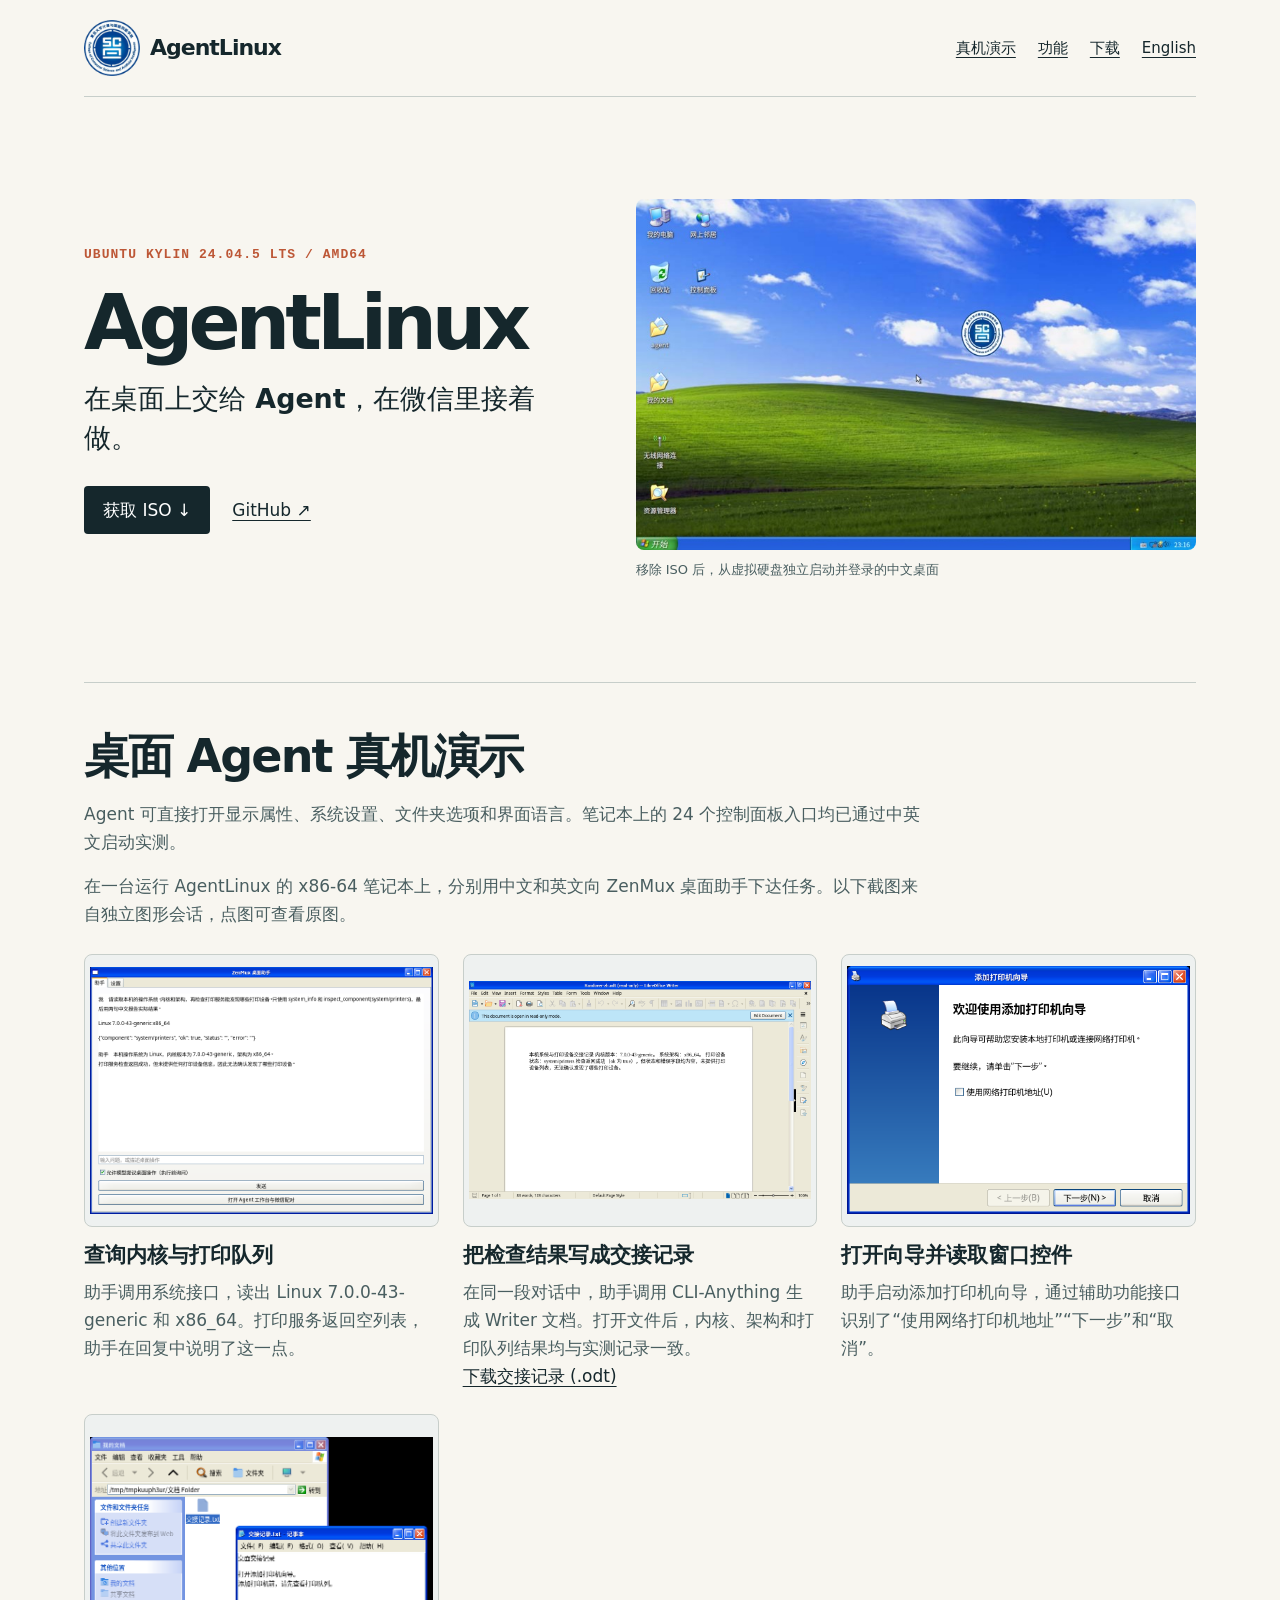
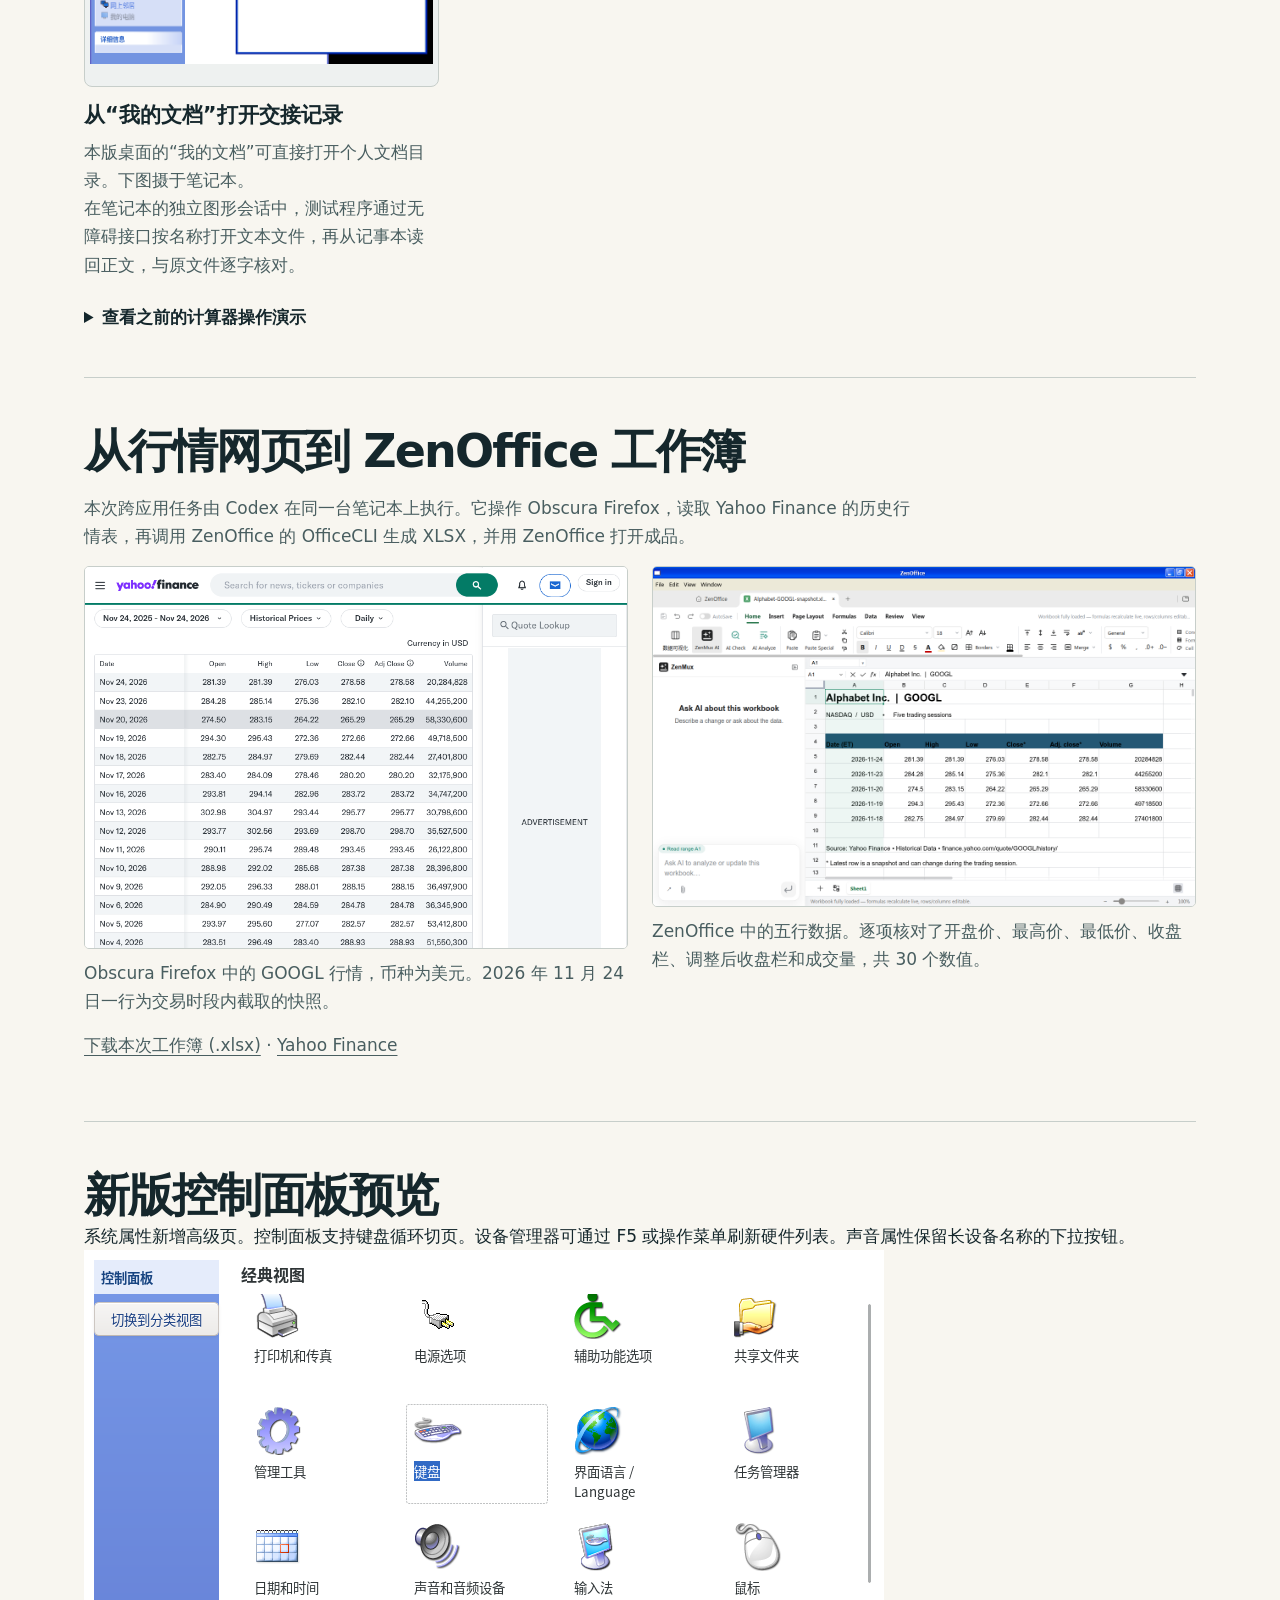
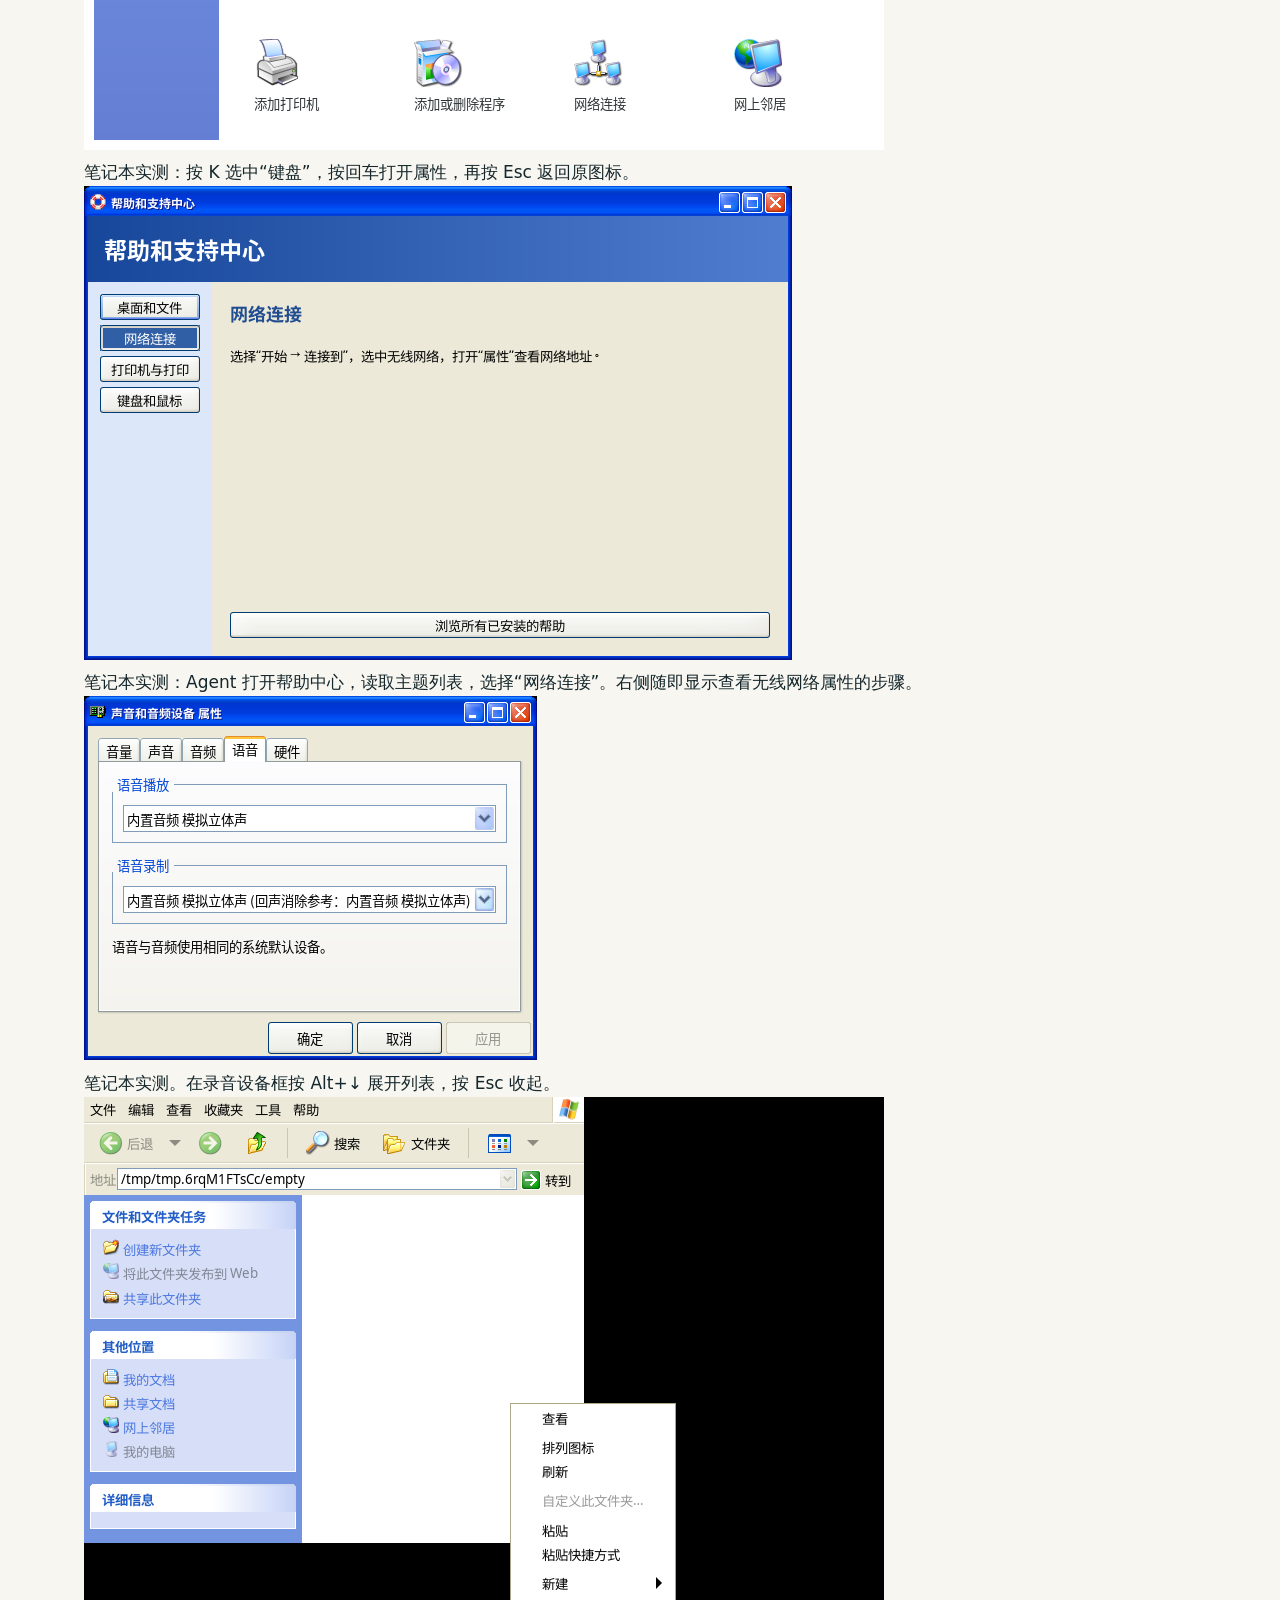
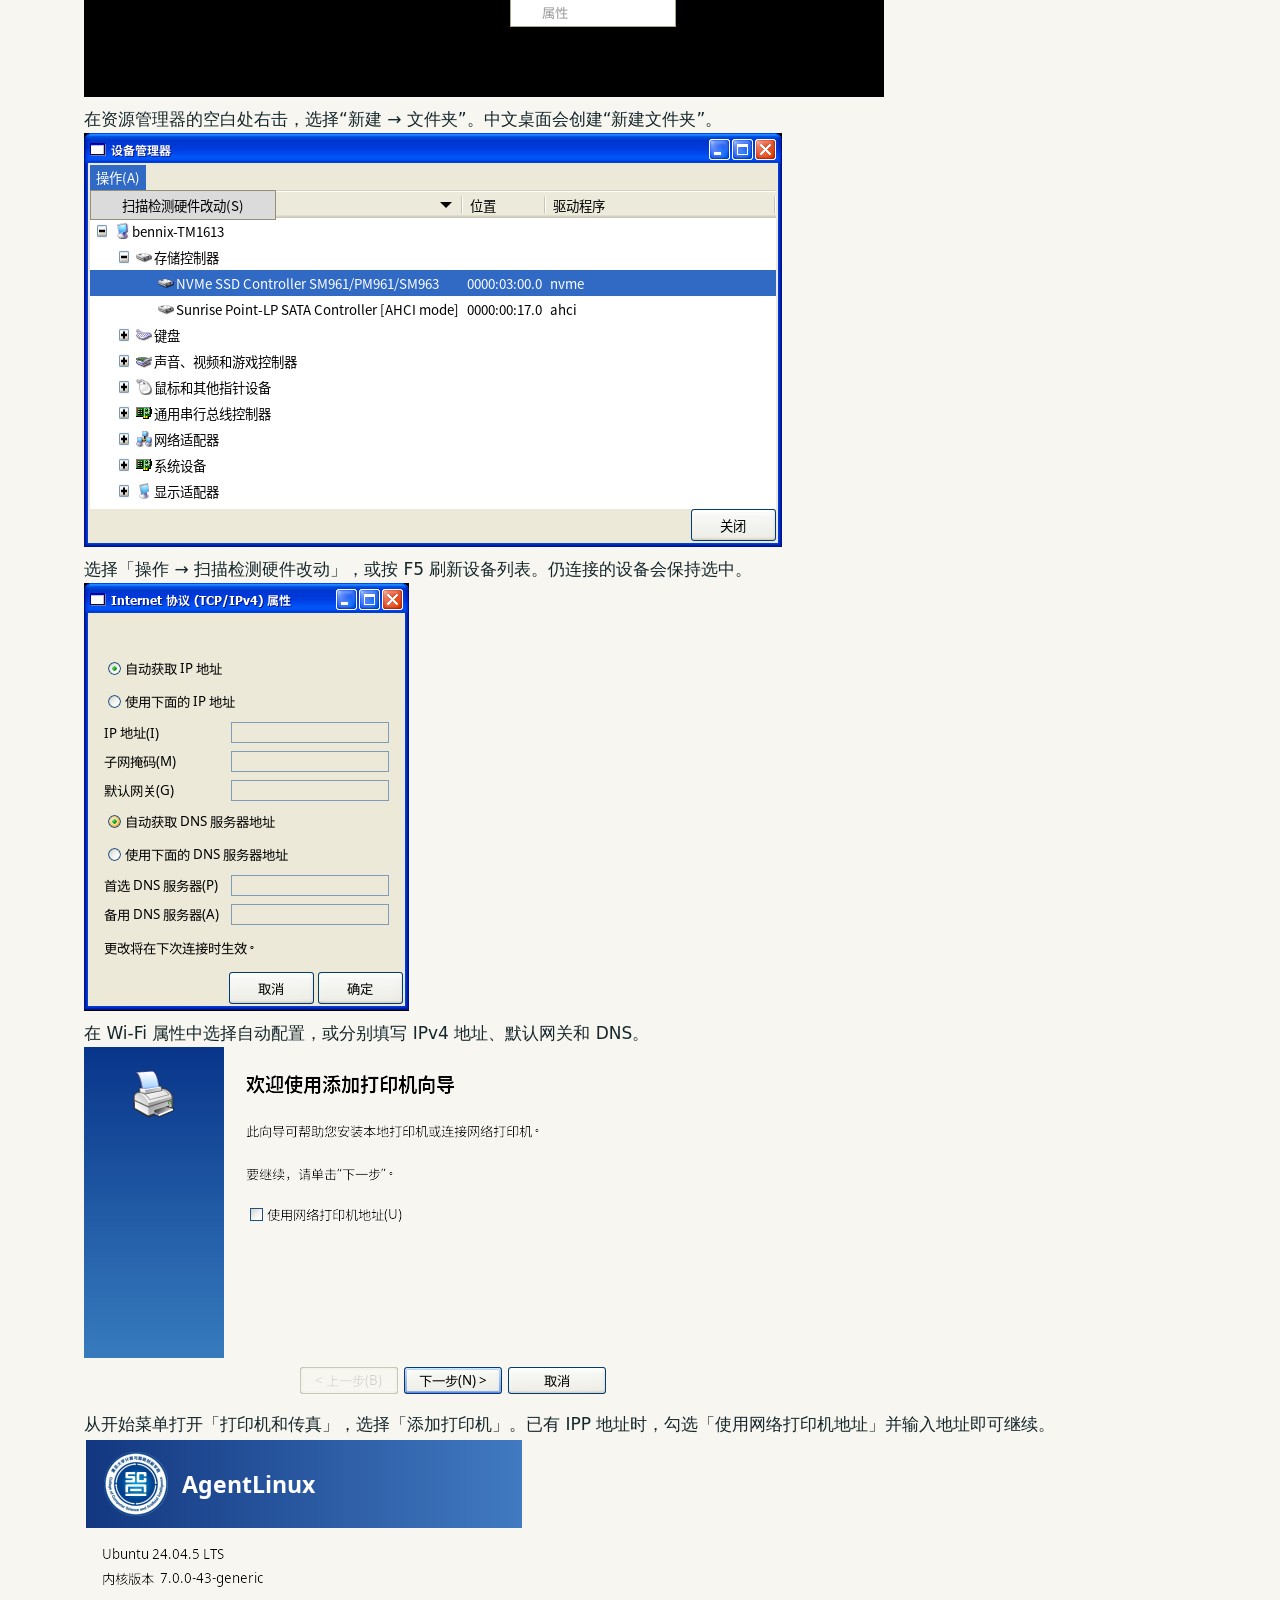
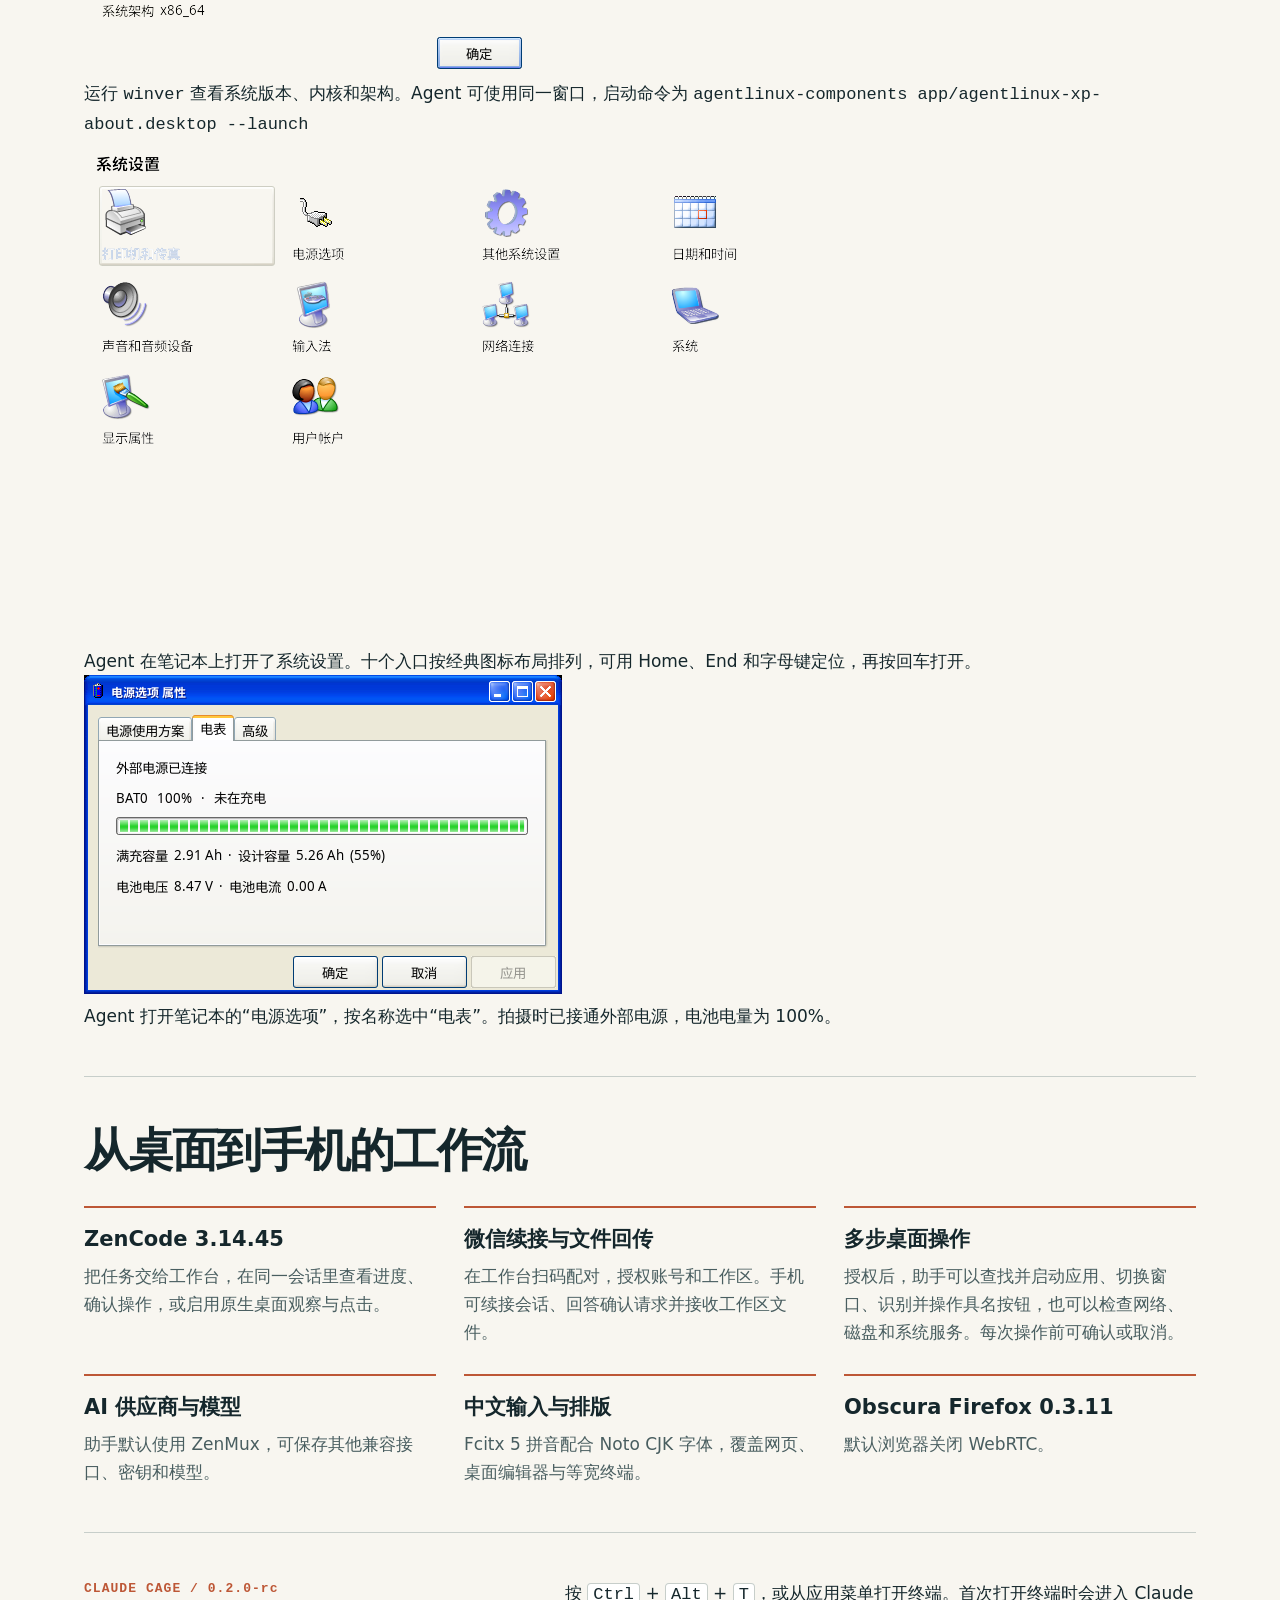
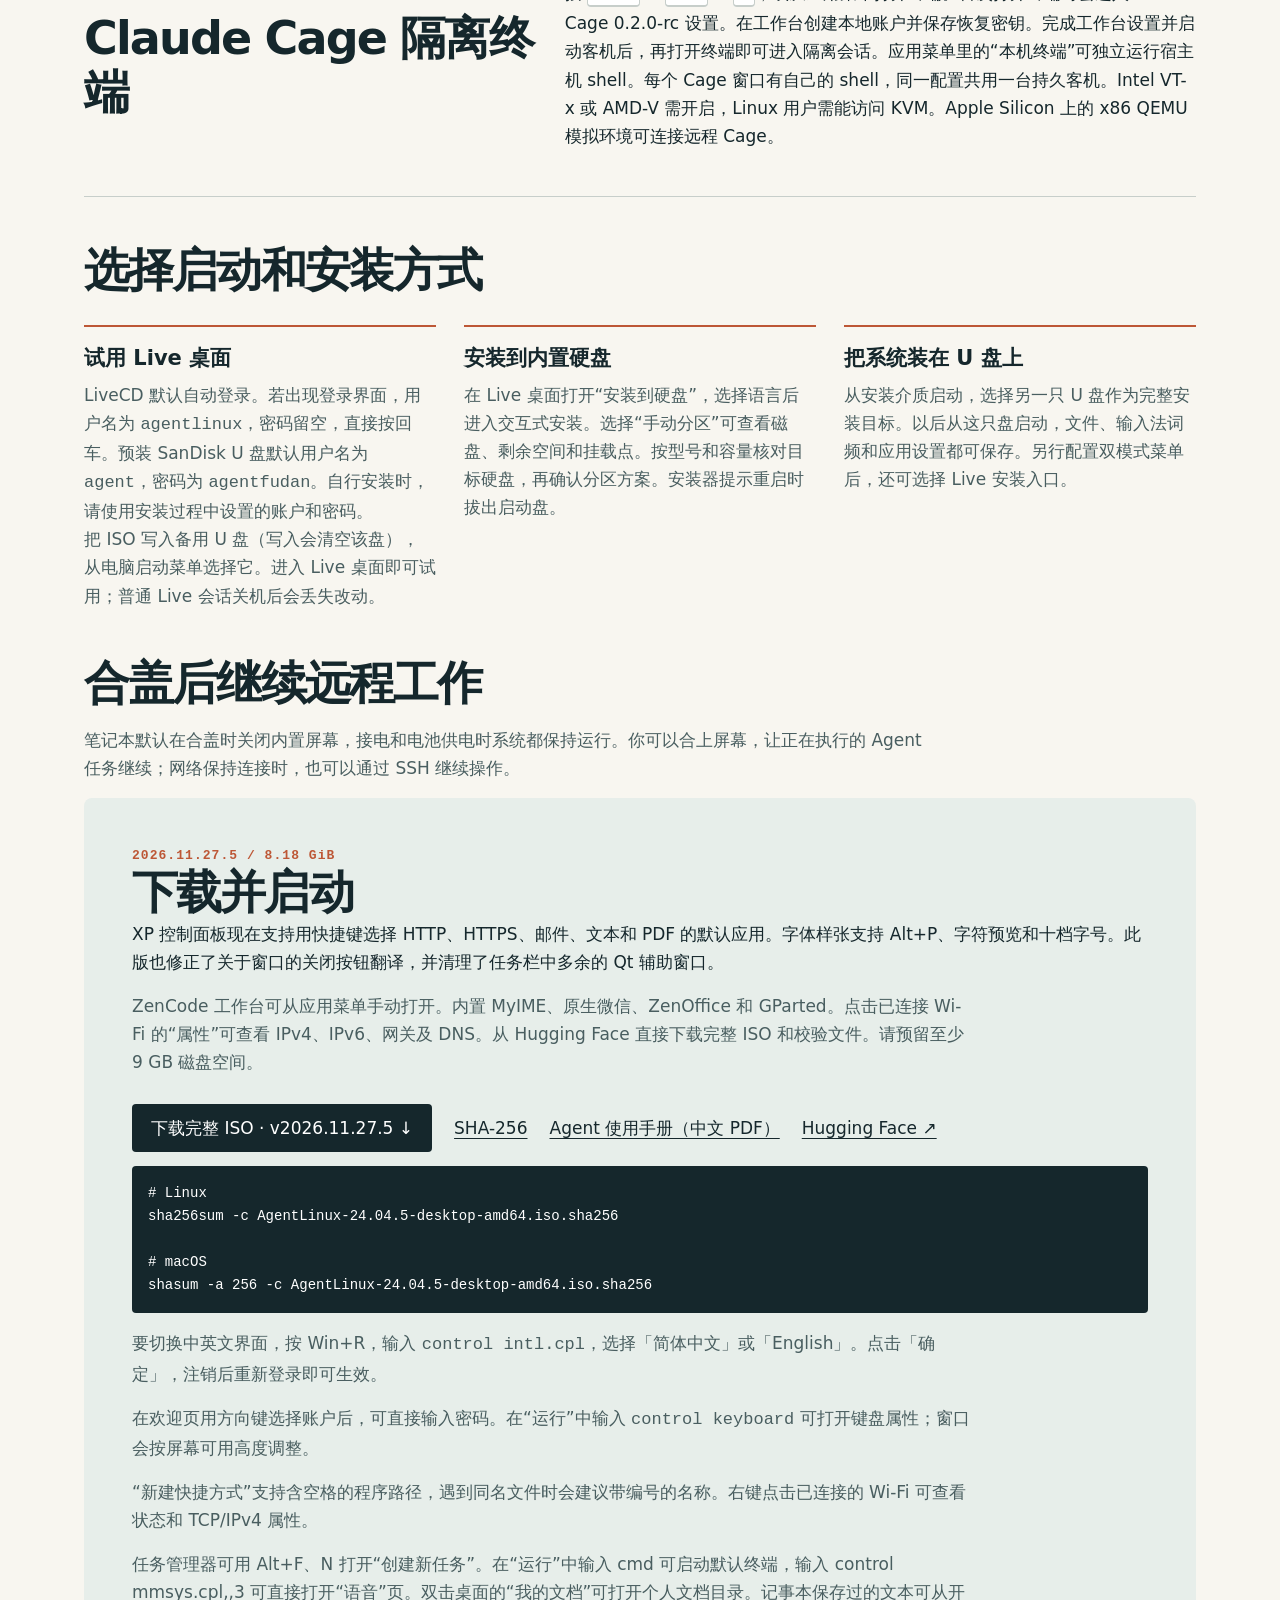
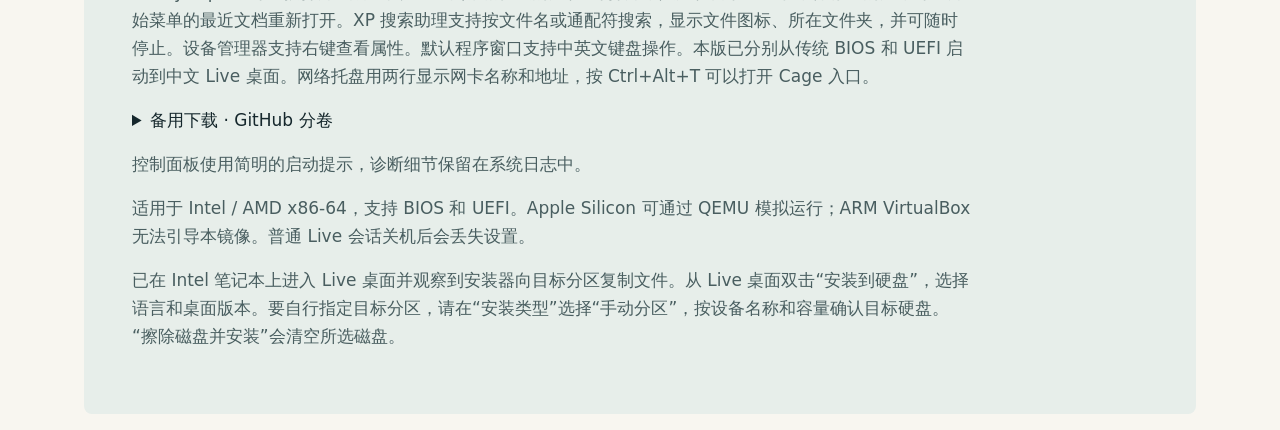
==== commit 3f4ecab2: "Improve desktop startup messages and apply network settings transactionally" ====
--- a/docs/index.html
+++ b/docs/index.html
@@ -1,5 +1,5 @@
-<!doctype html><html lang="zh-CN"><meta charset="utf-8"><meta name="viewport" content="width=device-width, initial-scale=1"><title>AgentLinux · 中文 Agent 桌面系统</title><meta name="description" content="在桌面上交给 Agent，在微信里接着做。 Ubuntu Kylin 24.04.5 LTS · ZenCode 3.14.45"><link rel="icon" type="image/png" href="assets/college-emblem.png"><link rel="stylesheet" href="assets/site.css"><header><nav><a class="brand" href="#top"><img src="assets/college-emblem.png" width="56" height="56" alt="复旦大学计算与智能创新学院徽章">AgentLinux</a><div class="navlinks"><a href="#hardware-demo">真机演示</a><a href="#features">功能</a><a href="#download">下载</a><a href="en.html" lang="en">English</a></div></nav></header><main id="top"><section class="hero"><div><p class="meta">UBUNTU KYLIN 24.04.5 LTS / AMD64</p><h1>AgentLinux</h1><p class="lead">在桌面上交给 Agent，在微信里接着做。</p><div class="actions"><a class="button" href="#download">获取 ISO ↓</a><a href="https://github.com/bennix/AgentLinux">GitHub ↗</a></div></div><figure><img src="assets/xp-desktop.jpg" width="800" height="500" style="height:auto" alt="QEMU 中的 AgentLinux 中文桌面，带有绿色开始按钮和蓝色任务栏"><figcaption>移除 ISO 后，从虚拟硬盘独立启动并登录的中文桌面</figcaption></figure></section><section class="section" id="hardware-demo"><h2>桌面 Agent 真机演示</h2><p class="details">Agent 可直接打开显示属性、系统设置、文件夹选项和界面语言。笔记本上的 24 个控制面板入口均已通过中英文启动实测。</p><p class="details">在一台运行 AgentLinux 的 x86-64 笔记本上，分别用中文和英文向 ZenMux 桌面助手下达任务。以下截图来自独立图形会话，点图可查看原图。</p><div class="demo-gallery"><figure><a href="assets/agent/laptop-20261125/zh-inspect.png"><img src="assets/agent/laptop-20261125/zh-inspect.png" loading="lazy" alt="查询内核与打印队列"></a><figcaption><h3>查询内核与打印队列</h3><p>助手调用系统接口，读出 Linux 7.0.0-43-generic 和 x86_64。打印服务返回空列表，助手在回复中说明了这一点。</p></figcaption></figure><figure><a href="assets/agent/laptop-20261125/writer-document-zh.png"><img src="assets/agent/laptop-20261125/writer-document-zh.png" loading="lazy" alt="把检查结果写成交接记录"></a><figcaption><h3>把检查结果写成交接记录</h3><p>在同一段对话中，助手调用 CLI-Anything 生成 Writer 文档。打开文件后，内核、架构和打印队列结果均与实测记录一致。</p><a href="assets/agent/laptop-20261125/Handover-zh.odt" download>下载交接记录 (.odt)</a></figcaption></figure><figure><a href="assets/agent/laptop-20261125/zh-printer-wizard.png"><img src="assets/agent/laptop-20261125/zh-printer-wizard.png" loading="lazy" alt="打开向导并读取窗口控件"></a><figcaption><h3>打开向导并读取窗口控件</h3><p>助手启动添加打印机向导，通过辅助功能接口识别了“使用网络打印机地址”“下一步”和“取消”。</p></figcaption></figure><figure><a href="assets/agent/laptop-20261125/documents-demo-zh_CN.png"><img src="assets/agent/laptop-20261125/documents-demo-zh_CN.png" loading="lazy" alt="从“我的文档”打开交接记录"></a><figcaption><h3>从“我的文档”打开交接记录</h3><p>本版桌面的“我的文档”可直接打开个人文档目录。下图摄于笔记本。</p><p>在笔记本的独立图形会话中，测试程序通过无障碍接口按名称打开文本文件，再从记事本读回正文，与原文件逐字核对。</p></figcaption></figure></div><details class="earlier-demo"><summary>查看之前的计算器操作演示</summary><div class="demo-gallery"><figure><a href="assets/agent/confirm-app.png"><img src="assets/agent/confirm-app.png" loading="lazy" alt="助手读出内核版本和架构，然后请求按桌面 ID 启动 MATE 计算器。"></a><figcaption><h3>查询系统并打开应用</h3><p>助手读出内核版本和架构，然后请求按桌面 ID 启动 MATE 计算器。</p></figcaption></figure><figure><a href="assets/agent/control.png"><img src="assets/agent/control.png" loading="lazy" alt="助手读取计算器的可访问控件。图中是按下数字 6 之前的确认窗口。"></a><figcaption><h3>识别并操作窗口按钮</h3><p>助手读取计算器的可访问控件。图中是按下数字 6 之前的确认窗口。</p></figcaption></figure><figure><a href="assets/agent/calculator.png"><img src="assets/agent/calculator.png" loading="lazy" alt="依次激活 6、乘号、7 和等号后，计算器窗口显示实际结果。"></a><figcaption><h3>在计算器中得到 42</h3><p>依次激活 6、乘号、7 和等号后，计算器窗口显示实际结果。</p></figcaption></figure></div></details></section><section class="section" id="market-demo"><h2>从行情网页到 ZenOffice 工作簿</h2><p class="details">本次跨应用任务由 Codex 在同一台笔记本上执行。它操作 Obscura Firefox，读取 Yahoo Finance 的历史行情表，再调用 ZenOffice 的 OfficeCLI 生成 XLSX，并用 ZenOffice 打开成品。</p><div class="market-demo"><figure><a href="assets/agent/laptop-20261125/browser-history.png"><img src="assets/agent/laptop-20261125/browser-history.png" alt="Obscura Firefox 中的 GOOGL 行情，币种为美元。2026 年 11 月 24 日一行为交易时段内截取的快照。" loading="lazy"></a><figcaption>Obscura Firefox 中的 GOOGL 行情，币种为美元。2026 年 11 月 24 日一行为交易时段内截取的快照。</figcaption></figure><figure><a href="assets/agent/laptop-20261125/sheet.png"><img src="assets/agent/laptop-20261125/sheet.png" alt="ZenOffice 中的五行数据。逐项核对了开盘价、最高价、最低价、收盘栏、调整后收盘栏和成交量，共 30 个数值。" loading="lazy"></a><figcaption>ZenOffice 中的五行数据。逐项核对了开盘价、最高价、最低价、收盘栏、调整后收盘栏和成交量，共 30 个数值。</figcaption></figure></div><p class="details"><a href="assets/agent/laptop-20261125/Alphabet-GOOGL-snapshot.xlsx" download>下载本次工作簿 (.xlsx)</a> · <a href="https://finance.yahoo.com/quote/GOOGL/history/">Yahoo Finance</a></p></section><section class="section" id="xp-preview"><h2>新版控制面板预览</h2><p>系统属性新增高级页。控制面板支持键盘循环切页。设备管理器可通过 F5 或操作菜单刷新硬件列表。声音属性保留长设备名称的下拉按钮。</p><figure><a href="assets/xp-control-panel-zh_CN.png"><img src="assets/xp-control-panel-zh_CN.png" width="800" height="500" style="max-width:100%;height:auto" loading="lazy" alt="笔记本的经典控制面板，键盘图标的名称以蓝色高亮"></a><figcaption>笔记本实测：按 K 选中“键盘”，按回车打开属性，再按 Esc 返回原图标。</figcaption></figure><figure><a href="assets/xp-help-zh_CN.png"><img src="assets/xp-help-zh_CN.png" width="708" height="474" style="max-width:100%;height:auto" alt="Agent 已选中网络连接主题，右侧显示中文操作说明。" loading="lazy"></a><figcaption>笔记本实测：Agent 打开帮助中心，读取主题列表，选择“网络连接”。右侧随即显示查看无线网络属性的步骤。</figcaption></figure><figure><img src="assets/xp-voice-zh_CN.png" width="453" height="364" style="max-width:100%;height:auto" loading="lazy" alt="XP 语音属性中的播放和录音设备选择框"><figcaption>笔记本实测。在录音设备框按 Alt+↓ 展开列表，按 Esc 收起。</figcaption></figure><figure><img src="assets/xp-explorer-zh_CN.png" width="800" height="600" loading="lazy" style="max-width:100%;height:auto" alt="笔记本上资源管理器的中文右键菜单，包含新建、刷新和属性"><figcaption>在资源管理器的空白处右击，选择“新建 → 文件夹”。中文桌面会创建“新建文件夹”。</figcaption></figure><figure><img src="assets/xp-device-scan-zh_CN.png" width="698" height="414" style="max-width:100%;height:auto" loading="lazy" alt="中文设备管理器的操作菜单"><figcaption>选择「操作 → 扫描检测硬件改动」，或按 F5 刷新设备列表。仍连接的设备会保持选中。</figcaption></figure><figure><img src="assets/xp-wifi-zh_CN.png" width="325" height="428" style="max-width:100%;height:auto" loading="lazy" alt="XP 的 IPv4 属性窗口，已选中自动获取 IP 地址和 DNS 服务器地址"><figcaption>在 Wi-Fi 属性中选择自动配置，或分别填写 IPv4 地址、默认网关和 DNS。</figcaption></figure><figure><img src="assets/xp-print-wizard-zh_CN.png" width="530" height="355" style="max-width:100%;height:auto" loading="lazy" alt="中文添加打印机向导，提供网络打印机地址选项"><figcaption>从开始菜单打开「打印机和传真」，选择「添加打印机」。已有 IPP 地址时，勾选「使用网络打印机地址」并输入地址即可继续。</figcaption></figure><figure><img src="assets/xp-about-zh_CN.png" width="440" height="233" loading="lazy" style="max-width:100%;height:auto" alt="笔记本上的关于 AgentLinux 窗口"><figcaption>运行 <code>winver</code> 查看系统版本、内核和架构。Agent 可使用同一窗口，启动命令为 <code>agentlinux-components app/agentlinux-xp-about.desktop --launch</code></figcaption></figure><figure><img src="assets/xp-settings-home-zh_CN.png" width="776" height="500" loading="lazy" style="max-width:100%;height:auto" alt="XP 风格的系统设置首页"><figcaption>Agent 在笔记本上打开了系统设置。十个入口按经典图标布局排列，可用 Home、End 和字母键定位，再按回车打开。</figcaption></figure><figure><img src="assets/xp-meter-zh_CN.png" width="478" height="319" loading="lazy" style="max-width:100%;height:auto" alt="XP 电表显示外部电源已连接"><figcaption>Agent 打开笔记本的“电源选项”，按名称选中“电表”。拍摄时已接通外部电源，电池电量为 100%。</figcaption></figure></section><section id="features" class="section"><h2>从桌面到手机的工作流</h2><div class="grid"><article><h3>ZenCode 3.14.45</h3><p>把任务交给工作台，在同一会话里查看进度、确认操作，或启用原生桌面观察与点击。</p></article><article><h3>微信续接与文件回传</h3><p>在工作台扫码配对，授权账号和工作区。手机可续接会话、回答确认请求并接收工作区文件。</p></article><article><h3>多步桌面操作</h3><p>授权后，助手可以查找并启动应用、切换窗口、识别并操作具名按钮，也可以检查网络、磁盘和系统服务。每次操作前可确认或取消。</p></article><article><h3>AI 供应商与模型</h3><p>助手默认使用 ZenMux，可保存其他兼容接口、密钥和模型。</p></article><article><h3>中文输入与排版</h3><p>Fcitx 5 拼音配合 Noto CJK 字体，覆盖网页、桌面编辑器与等宽终端。</p></article><article><h3>Obscura Firefox 0.3.11</h3><p>默认浏览器关闭 WebRTC。</p></article></div></section><section id="claude-cage" class="section cage"><div><p class="meta">CLAUDE CAGE / 0.2.0-rc</p><h2>Claude Cage 隔离终端</h2></div><p>按 <kbd>Ctrl</kbd> + <kbd>Alt</kbd> + <kbd>T</kbd>，或从应用菜单打开终端。首次打开终端时会进入 Claude Cage 0.2.0-rc 设置。在工作台创建本地账户并保存恢复密钥。完成工作台设置并启动客机后，再打开终端即可进入隔离会话。应用菜单里的“本机终端”可独立运行宿主机 shell。每个 Cage 窗口有自己的 shell，同一配置共用一台持久客机。Intel VT-x 或 AMD-V 需开启，Linux 用户需能访问 KVM。Apple Silicon 上的 x86 QEMU 模拟环境可连接远程 Cage。</p></section><section class="section" id="installation"><h2>选择启动和安装方式</h2><div class="grid"><article><h3>试用 Live 桌面</h3><p>LiveCD 默认自动登录。若出现登录界面，用户名为 <code>agentlinux</code>，密码留空，直接按回车。预装 SanDisk U 盘默认用户名为 <code>agent</code>，密码为 <code>agentfudan</code>。自行安装时，请使用安装过程中设置的账户和密码。</p><p>把 ISO 写入备用 U 盘（写入会清空该盘），从电脑启动菜单选择它。进入 Live 桌面即可试用；普通 Live 会话关机后会丢失改动。</p></article><article><h3>安装到内置硬盘</h3><p>在 Live 桌面打开“安装到硬盘”，选择语言后进入交互式安装。选择“手动分区”可查看磁盘、剩余空间和挂载点。按型号和容量核对目标硬盘，再确认分区方案。安装器提示重启时拔出启动盘。</p></article><article><h3>把系统装在 U 盘上</h3><p>从安装介质启动，选择另一只 U 盘作为完整安装目标。以后从这只盘启动，文件、输入法词频和应用设置都可保存。另行配置双模式菜单后，还可选择 Live 安装入口。</p></article></div></section><section><h2>合盖后继续远程工作</h2><p class="details">笔记本默认在合盖时关闭内置屏幕，接电和电池供电时系统都保持运行。你可以合上屏幕，让正在执行的 Agent 任务继续；网络保持连接时，也可以通过 SSH 继续操作。</p></section><section class="download" id="download"><p class="meta">2026.11.27.4 / 8.18 GiB</p><h2>下载并启动</h2><p>XP 控制面板现在支持用快捷键选择 HTTP、HTTPS、邮件、文本和 PDF 的默认应用。字体样张支持 Alt+P、字符预览和十档字号。此版也修正了关于窗口的关闭按钮翻译，并清理了任务栏中多余的 Qt 辅助窗口。</p><p class="details">ZenCode 工作台可从应用菜单手动打开。内置 MyIME、原生微信、ZenOffice 和 GParted。点击已连接 Wi-Fi 的“属性”可查看 IPv4、IPv6、网关及 DNS。从 Hugging Face 直接下载完整 ISO 和校验文件。请预留至少 9 GB 磁盘空间。</p><div class="actions"><a class="button" href="https://huggingface.co/datasets/Bennixzp2024/AgentLinux/resolve/v2026.11.27.4/AgentLinux-24.04.5-desktop-amd64.iso?download=true">下载完整 ISO · v2026.11.27.4 ↓</a><a href="https://huggingface.co/datasets/Bennixzp2024/AgentLinux/resolve/v2026.11.27.4/AgentLinux-24.04.5-desktop-amd64.iso.sha256?download=true">SHA-256</a><a href="manual/agent-guide.pdf" hreflang="zh-CN">Agent 使用手册（中文 PDF）</a><a href="https://huggingface.co/datasets/Bennixzp2024/AgentLinux">Hugging Face ↗</a></div><pre># Linux
+<!doctype html><html lang="zh-CN"><meta charset="utf-8"><meta name="viewport" content="width=device-width, initial-scale=1"><title>AgentLinux · 中文 Agent 桌面系统</title><meta name="description" content="在桌面上交给 Agent，在微信里接着做。 Ubuntu Kylin 24.04.5 LTS · ZenCode 3.14.45"><link rel="icon" type="image/png" href="assets/college-emblem.png"><link rel="stylesheet" href="assets/site.css"><header><nav><a class="brand" href="#top"><img src="assets/college-emblem.png" width="56" height="56" alt="复旦大学计算与智能创新学院徽章">AgentLinux</a><div class="navlinks"><a href="#hardware-demo">真机演示</a><a href="#features">功能</a><a href="#download">下载</a><a href="en.html" lang="en">English</a></div></nav></header><main id="top"><section class="hero"><div><p class="meta">UBUNTU KYLIN 24.04.5 LTS / AMD64</p><h1>AgentLinux</h1><p class="lead">在桌面上交给 Agent，在微信里接着做。</p><div class="actions"><a class="button" href="#download">获取 ISO ↓</a><a href="https://github.com/bennix/AgentLinux">GitHub ↗</a></div></div><figure><img src="assets/xp-desktop.jpg" width="800" height="500" style="height:auto" alt="QEMU 中的 AgentLinux 中文桌面，带有绿色开始按钮和蓝色任务栏"><figcaption>移除 ISO 后，从虚拟硬盘独立启动并登录的中文桌面</figcaption></figure></section><section class="section" id="hardware-demo"><h2>桌面 Agent 真机演示</h2><p class="details">Agent 可直接打开显示属性、系统设置、文件夹选项和界面语言。笔记本上的 24 个控制面板入口均已通过中英文启动实测。</p><p class="details">在一台运行 AgentLinux 的 x86-64 笔记本上，分别用中文和英文向 ZenMux 桌面助手下达任务。以下截图来自独立图形会话，点图可查看原图。</p><div class="demo-gallery"><figure><a href="assets/agent/laptop-20261125/zh-inspect.png"><img src="assets/agent/laptop-20261125/zh-inspect.png" loading="lazy" alt="查询内核与打印队列"></a><figcaption><h3>查询内核与打印队列</h3><p>助手调用系统接口，读出 Linux 7.0.0-43-generic 和 x86_64。打印服务返回空列表，助手在回复中说明了这一点。</p></figcaption></figure><figure><a href="assets/agent/laptop-20261125/writer-document-zh.png"><img src="assets/agent/laptop-20261125/writer-document-zh.png" loading="lazy" alt="把检查结果写成交接记录"></a><figcaption><h3>把检查结果写成交接记录</h3><p>在同一段对话中，助手调用 CLI-Anything 生成 Writer 文档。打开文件后，内核、架构和打印队列结果均与实测记录一致。</p><a href="assets/agent/laptop-20261125/Handover-zh.odt" download>下载交接记录 (.odt)</a></figcaption></figure><figure><a href="assets/agent/laptop-20261125/zh-printer-wizard.png"><img src="assets/agent/laptop-20261125/zh-printer-wizard.png" loading="lazy" alt="打开向导并读取窗口控件"></a><figcaption><h3>打开向导并读取窗口控件</h3><p>助手启动添加打印机向导，通过辅助功能接口识别了“使用网络打印机地址”“下一步”和“取消”。</p></figcaption></figure><figure><a href="assets/agent/laptop-20261125/documents-demo-zh_CN.png"><img src="assets/agent/laptop-20261125/documents-demo-zh_CN.png" loading="lazy" alt="从“我的文档”打开交接记录"></a><figcaption><h3>从“我的文档”打开交接记录</h3><p>本版桌面的“我的文档”可直接打开个人文档目录。下图摄于笔记本。</p><p>在笔记本的独立图形会话中，测试程序通过无障碍接口按名称打开文本文件，再从记事本读回正文，与原文件逐字核对。</p></figcaption></figure></div><details class="earlier-demo"><summary>查看之前的计算器操作演示</summary><div class="demo-gallery"><figure><a href="assets/agent/confirm-app.png"><img src="assets/agent/confirm-app.png" loading="lazy" alt="助手读出内核版本和架构，然后请求按桌面 ID 启动 MATE 计算器。"></a><figcaption><h3>查询系统并打开应用</h3><p>助手读出内核版本和架构，然后请求按桌面 ID 启动 MATE 计算器。</p></figcaption></figure><figure><a href="assets/agent/control.png"><img src="assets/agent/control.png" loading="lazy" alt="助手读取计算器的可访问控件。图中是按下数字 6 之前的确认窗口。"></a><figcaption><h3>识别并操作窗口按钮</h3><p>助手读取计算器的可访问控件。图中是按下数字 6 之前的确认窗口。</p></figcaption></figure><figure><a href="assets/agent/calculator.png"><img src="assets/agent/calculator.png" loading="lazy" alt="依次激活 6、乘号、7 和等号后，计算器窗口显示实际结果。"></a><figcaption><h3>在计算器中得到 42</h3><p>依次激活 6、乘号、7 和等号后，计算器窗口显示实际结果。</p></figcaption></figure></div></details></section><section class="section" id="market-demo"><h2>从行情网页到 ZenOffice 工作簿</h2><p class="details">本次跨应用任务由 Codex 在同一台笔记本上执行。它操作 Obscura Firefox，读取 Yahoo Finance 的历史行情表，再调用 ZenOffice 的 OfficeCLI 生成 XLSX，并用 ZenOffice 打开成品。</p><div class="market-demo"><figure><a href="assets/agent/laptop-20261125/browser-history.png"><img src="assets/agent/laptop-20261125/browser-history.png" alt="Obscura Firefox 中的 GOOGL 行情，币种为美元。2026 年 11 月 24 日一行为交易时段内截取的快照。" loading="lazy"></a><figcaption>Obscura Firefox 中的 GOOGL 行情，币种为美元。2026 年 11 月 24 日一行为交易时段内截取的快照。</figcaption></figure><figure><a href="assets/agent/laptop-20261125/sheet.png"><img src="assets/agent/laptop-20261125/sheet.png" alt="ZenOffice 中的五行数据。逐项核对了开盘价、最高价、最低价、收盘栏、调整后收盘栏和成交量，共 30 个数值。" loading="lazy"></a><figcaption>ZenOffice 中的五行数据。逐项核对了开盘价、最高价、最低价、收盘栏、调整后收盘栏和成交量，共 30 个数值。</figcaption></figure></div><p class="details"><a href="assets/agent/laptop-20261125/Alphabet-GOOGL-snapshot.xlsx" download>下载本次工作簿 (.xlsx)</a> · <a href="https://finance.yahoo.com/quote/GOOGL/history/">Yahoo Finance</a></p></section><section class="section" id="xp-preview"><h2>新版控制面板预览</h2><p>系统属性新增高级页。控制面板支持键盘循环切页。设备管理器可通过 F5 或操作菜单刷新硬件列表。声音属性保留长设备名称的下拉按钮。</p><figure><a href="assets/xp-control-panel-zh_CN.png"><img src="assets/xp-control-panel-zh_CN.png" width="800" height="500" style="max-width:100%;height:auto" loading="lazy" alt="笔记本的经典控制面板，键盘图标的名称以蓝色高亮"></a><figcaption>笔记本实测：按 K 选中“键盘”，按回车打开属性，再按 Esc 返回原图标。</figcaption></figure><figure><a href="assets/xp-help-zh_CN.png"><img src="assets/xp-help-zh_CN.png" width="708" height="474" style="max-width:100%;height:auto" alt="Agent 已选中网络连接主题，右侧显示中文操作说明。" loading="lazy"></a><figcaption>笔记本实测：Agent 打开帮助中心，读取主题列表，选择“网络连接”。右侧随即显示查看无线网络属性的步骤。</figcaption></figure><figure><img src="assets/xp-voice-zh_CN.png" width="453" height="364" style="max-width:100%;height:auto" loading="lazy" alt="XP 语音属性中的播放和录音设备选择框"><figcaption>笔记本实测。在录音设备框按 Alt+↓ 展开列表，按 Esc 收起。</figcaption></figure><figure><img src="assets/xp-explorer-zh_CN.png" width="800" height="600" loading="lazy" style="max-width:100%;height:auto" alt="笔记本上资源管理器的中文右键菜单，包含新建、刷新和属性"><figcaption>在资源管理器的空白处右击，选择“新建 → 文件夹”。中文桌面会创建“新建文件夹”。</figcaption></figure><figure><img src="assets/xp-device-scan-zh_CN.png" width="698" height="414" style="max-width:100%;height:auto" loading="lazy" alt="中文设备管理器的操作菜单"><figcaption>选择「操作 → 扫描检测硬件改动」，或按 F5 刷新设备列表。仍连接的设备会保持选中。</figcaption></figure><figure><img src="assets/xp-wifi-zh_CN.png" width="325" height="428" style="max-width:100%;height:auto" loading="lazy" alt="XP 的 IPv4 属性窗口，已选中自动获取 IP 地址和 DNS 服务器地址"><figcaption>在 Wi-Fi 属性中选择自动配置，或分别填写 IPv4 地址、默认网关和 DNS。</figcaption></figure><figure><img src="assets/xp-print-wizard-zh_CN.png" width="530" height="355" style="max-width:100%;height:auto" loading="lazy" alt="中文添加打印机向导，提供网络打印机地址选项"><figcaption>从开始菜单打开「打印机和传真」，选择「添加打印机」。已有 IPP 地址时，勾选「使用网络打印机地址」并输入地址即可继续。</figcaption></figure><figure><img src="assets/xp-about-zh_CN.png" width="440" height="233" loading="lazy" style="max-width:100%;height:auto" alt="笔记本上的关于 AgentLinux 窗口"><figcaption>运行 <code>winver</code> 查看系统版本、内核和架构。Agent 可使用同一窗口，启动命令为 <code>agentlinux-components app/agentlinux-xp-about.desktop --launch</code></figcaption></figure><figure><img src="assets/xp-settings-home-zh_CN.png" width="776" height="500" loading="lazy" style="max-width:100%;height:auto" alt="XP 风格的系统设置首页"><figcaption>Agent 在笔记本上打开了系统设置。十个入口按经典图标布局排列，可用 Home、End 和字母键定位，再按回车打开。</figcaption></figure><figure><img src="assets/xp-meter-zh_CN.png" width="478" height="319" loading="lazy" style="max-width:100%;height:auto" alt="XP 电表显示外部电源已连接"><figcaption>Agent 打开笔记本的“电源选项”，按名称选中“电表”。拍摄时已接通外部电源，电池电量为 100%。</figcaption></figure></section><section id="features" class="section"><h2>从桌面到手机的工作流</h2><div class="grid"><article><h3>ZenCode 3.14.45</h3><p>把任务交给工作台，在同一会话里查看进度、确认操作，或启用原生桌面观察与点击。</p></article><article><h3>微信续接与文件回传</h3><p>在工作台扫码配对，授权账号和工作区。手机可续接会话、回答确认请求并接收工作区文件。</p></article><article><h3>多步桌面操作</h3><p>授权后，助手可以查找并启动应用、切换窗口、识别并操作具名按钮，也可以检查网络、磁盘和系统服务。每次操作前可确认或取消。</p></article><article><h3>AI 供应商与模型</h3><p>助手默认使用 ZenMux，可保存其他兼容接口、密钥和模型。</p></article><article><h3>中文输入与排版</h3><p>Fcitx 5 拼音配合 Noto CJK 字体，覆盖网页、桌面编辑器与等宽终端。</p></article><article><h3>Obscura Firefox 0.3.11</h3><p>默认浏览器关闭 WebRTC。</p></article></div></section><section id="claude-cage" class="section cage"><div><p class="meta">CLAUDE CAGE / 0.2.0-rc</p><h2>Claude Cage 隔离终端</h2></div><p>按 <kbd>Ctrl</kbd> + <kbd>Alt</kbd> + <kbd>T</kbd>，或从应用菜单打开终端。首次打开终端时会进入 Claude Cage 0.2.0-rc 设置。在工作台创建本地账户并保存恢复密钥。完成工作台设置并启动客机后，再打开终端即可进入隔离会话。应用菜单里的“本机终端”可独立运行宿主机 shell。每个 Cage 窗口有自己的 shell，同一配置共用一台持久客机。Intel VT-x 或 AMD-V 需开启，Linux 用户需能访问 KVM。Apple Silicon 上的 x86 QEMU 模拟环境可连接远程 Cage。</p></section><section class="section" id="installation"><h2>选择启动和安装方式</h2><div class="grid"><article><h3>试用 Live 桌面</h3><p>LiveCD 默认自动登录。若出现登录界面，用户名为 <code>agentlinux</code>，密码留空，直接按回车。预装 SanDisk U 盘默认用户名为 <code>agent</code>，密码为 <code>agentfudan</code>。自行安装时，请使用安装过程中设置的账户和密码。</p><p>把 ISO 写入备用 U 盘（写入会清空该盘），从电脑启动菜单选择它。进入 Live 桌面即可试用；普通 Live 会话关机后会丢失改动。</p></article><article><h3>安装到内置硬盘</h3><p>在 Live 桌面打开“安装到硬盘”，选择语言后进入交互式安装。选择“手动分区”可查看磁盘、剩余空间和挂载点。按型号和容量核对目标硬盘，再确认分区方案。安装器提示重启时拔出启动盘。</p></article><article><h3>把系统装在 U 盘上</h3><p>从安装介质启动，选择另一只 U 盘作为完整安装目标。以后从这只盘启动，文件、输入法词频和应用设置都可保存。另行配置双模式菜单后，还可选择 Live 安装入口。</p></article></div></section><section><h2>合盖后继续远程工作</h2><p class="details">笔记本默认在合盖时关闭内置屏幕，接电和电池供电时系统都保持运行。你可以合上屏幕，让正在执行的 Agent 任务继续；网络保持连接时，也可以通过 SSH 继续操作。</p></section><section class="download" id="download"><p class="meta">2026.11.27.5 / 8.18 GiB</p><h2>下载并启动</h2><p>XP 控制面板现在支持用快捷键选择 HTTP、HTTPS、邮件、文本和 PDF 的默认应用。字体样张支持 Alt+P、字符预览和十档字号。此版也修正了关于窗口的关闭按钮翻译，并清理了任务栏中多余的 Qt 辅助窗口。</p><p class="details">ZenCode 工作台可从应用菜单手动打开。内置 MyIME、原生微信、ZenOffice 和 GParted。点击已连接 Wi-Fi 的“属性”可查看 IPv4、IPv6、网关及 DNS。从 Hugging Face 直接下载完整 ISO 和校验文件。请预留至少 9 GB 磁盘空间。</p><div class="actions"><a class="button" href="https://huggingface.co/datasets/Bennixzp2024/AgentLinux/resolve/v2026.11.27.5/AgentLinux-24.04.5-desktop-amd64.iso?download=true">下载完整 ISO · v2026.11.27.5 ↓</a><a href="https://huggingface.co/datasets/Bennixzp2024/AgentLinux/resolve/v2026.11.27.5/AgentLinux-24.04.5-desktop-amd64.iso.sha256?download=true">SHA-256</a><a href="manual/agent-guide.pdf" hreflang="zh-CN">Agent 使用手册（中文 PDF）</a><a href="https://huggingface.co/datasets/Bennixzp2024/AgentLinux">Hugging Face ↗</a></div><pre># Linux
 sha256sum -c AgentLinux-24.04.5-desktop-amd64.iso.sha256
 
 # macOS
-shasum -a 256 -c AgentLinux-24.04.5-desktop-amd64.iso.sha256</pre><p class="details">要切换中英文界面，按 Win+R，输入 <code>control intl.cpl</code>，选择「简体中文」或「English」。点击「确定」，注销后重新登录即可生效。</p><p class="details">在欢迎页用方向键选择账户后，可直接输入密码。在“运行”中输入 <code>control keyboard</code> 可打开键盘属性；窗口会按屏幕可用高度调整。</p><p class="details">“新建快捷方式”支持含空格的程序路径，遇到同名文件时会建议带编号的名称。右键点击已连接的 Wi-Fi 可查看状态和 TCP/IPv4 属性。</p><p class="details">任务管理器可用 Alt+F、N 打开“创建新任务”。在“运行”中输入 cmd 可启动默认终端，输入 control mmsys.cpl,,3 可直接打开“语音”页。双击桌面的“我的文档”可打开个人文档目录。记事本保存过的文本可从开始菜单的最近文档重新打开。XP 搜索助理支持按文件名或通配符搜索，显示文件图标、所在文件夹，并可随时停止。设备管理器支持右键查看属性。默认程序窗口支持中英文键盘操作。本版已分别从传统 BIOS 和 UEFI 启动到中文 Live 桌面。网络托盘用两行显示网卡名称和地址，按 Ctrl+Alt+T 可以打开 Cage 入口。</p><details><summary>备用下载 · GitHub 分卷</summary><p class="details">下载合并脚本并运行，它会续传、合并和校验全部 33 卷。</p><div class="actions"><a href="https://github.com/bennix/AgentLinux/releases/download/v2026.11.27.4/download-iso.py">下载合并脚本</a><a href="https://github.com/bennix/AgentLinux/releases/tag/v2026.11.27.4">全部分卷 ↗</a></div><pre>python3 download-iso.py</pre></details><p class="details">本版修复了从开始菜单打开控制面板的问题。</p><p class="details">适用于 Intel / AMD x86-64，支持 BIOS 和 UEFI。Apple Silicon 可通过 QEMU 模拟运行；ARM VirtualBox 无法引导本镜像。普通 Live 会话关机后会丢失设置。</p><p class="details">已在 Intel 笔记本上进入 Live 桌面并观察到安装器向目标分区复制文件。从 Live 桌面双击“安装到硬盘”，选择语言和桌面版本。要自行指定目标分区，请在“安装类型”选择“手动分区”，按设备名称和容量确认目标硬盘。“擦除磁盘并安装”会清空所选磁盘。</p></section></main></html>+shasum -a 256 -c AgentLinux-24.04.5-desktop-amd64.iso.sha256</pre><p class="details">要切换中英文界面，按 Win+R，输入 <code>control intl.cpl</code>，选择「简体中文」或「English」。点击「确定」，注销后重新登录即可生效。</p><p class="details">在欢迎页用方向键选择账户后，可直接输入密码。在“运行”中输入 <code>control keyboard</code> 可打开键盘属性；窗口会按屏幕可用高度调整。</p><p class="details">“新建快捷方式”支持含空格的程序路径，遇到同名文件时会建议带编号的名称。右键点击已连接的 Wi-Fi 可查看状态和 TCP/IPv4 属性。</p><p class="details">任务管理器可用 Alt+F、N 打开“创建新任务”。在“运行”中输入 cmd 可启动默认终端，输入 control mmsys.cpl,,3 可直接打开“语音”页。双击桌面的“我的文档”可打开个人文档目录。记事本保存过的文本可从开始菜单的最近文档重新打开。XP 搜索助理支持按文件名或通配符搜索，显示文件图标、所在文件夹，并可随时停止。设备管理器支持右键查看属性。默认程序窗口支持中英文键盘操作。本版已分别从传统 BIOS 和 UEFI 启动到中文 Live 桌面。网络托盘用两行显示网卡名称和地址，按 Ctrl+Alt+T 可以打开 Cage 入口。</p><details><summary>备用下载 · GitHub 分卷</summary><p class="details">下载合并脚本并运行，它会续传、合并和校验全部 33 卷。</p><div class="actions"><a href="https://github.com/bennix/AgentLinux/releases/download/v2026.11.27.5/download-iso.py">下载合并脚本</a><a href="https://github.com/bennix/AgentLinux/releases/tag/v2026.11.27.5">全部分卷 ↗</a></div><pre>python3 download-iso.py</pre></details><p class="details">控制面板使用简明的启动提示，诊断细节保留在系统日志中。</p><p class="details">适用于 Intel / AMD x86-64，支持 BIOS 和 UEFI。Apple Silicon 可通过 QEMU 模拟运行；ARM VirtualBox 无法引导本镜像。普通 Live 会话关机后会丢失设置。</p><p class="details">已在 Intel 笔记本上进入 Live 桌面并观察到安装器向目标分区复制文件。从 Live 桌面双击“安装到硬盘”，选择语言和桌面版本。要自行指定目标分区，请在“安装类型”选择“手动分区”，按设备名称和容量确认目标硬盘。“擦除磁盘并安装”会清空所选磁盘。</p></section></main></html>
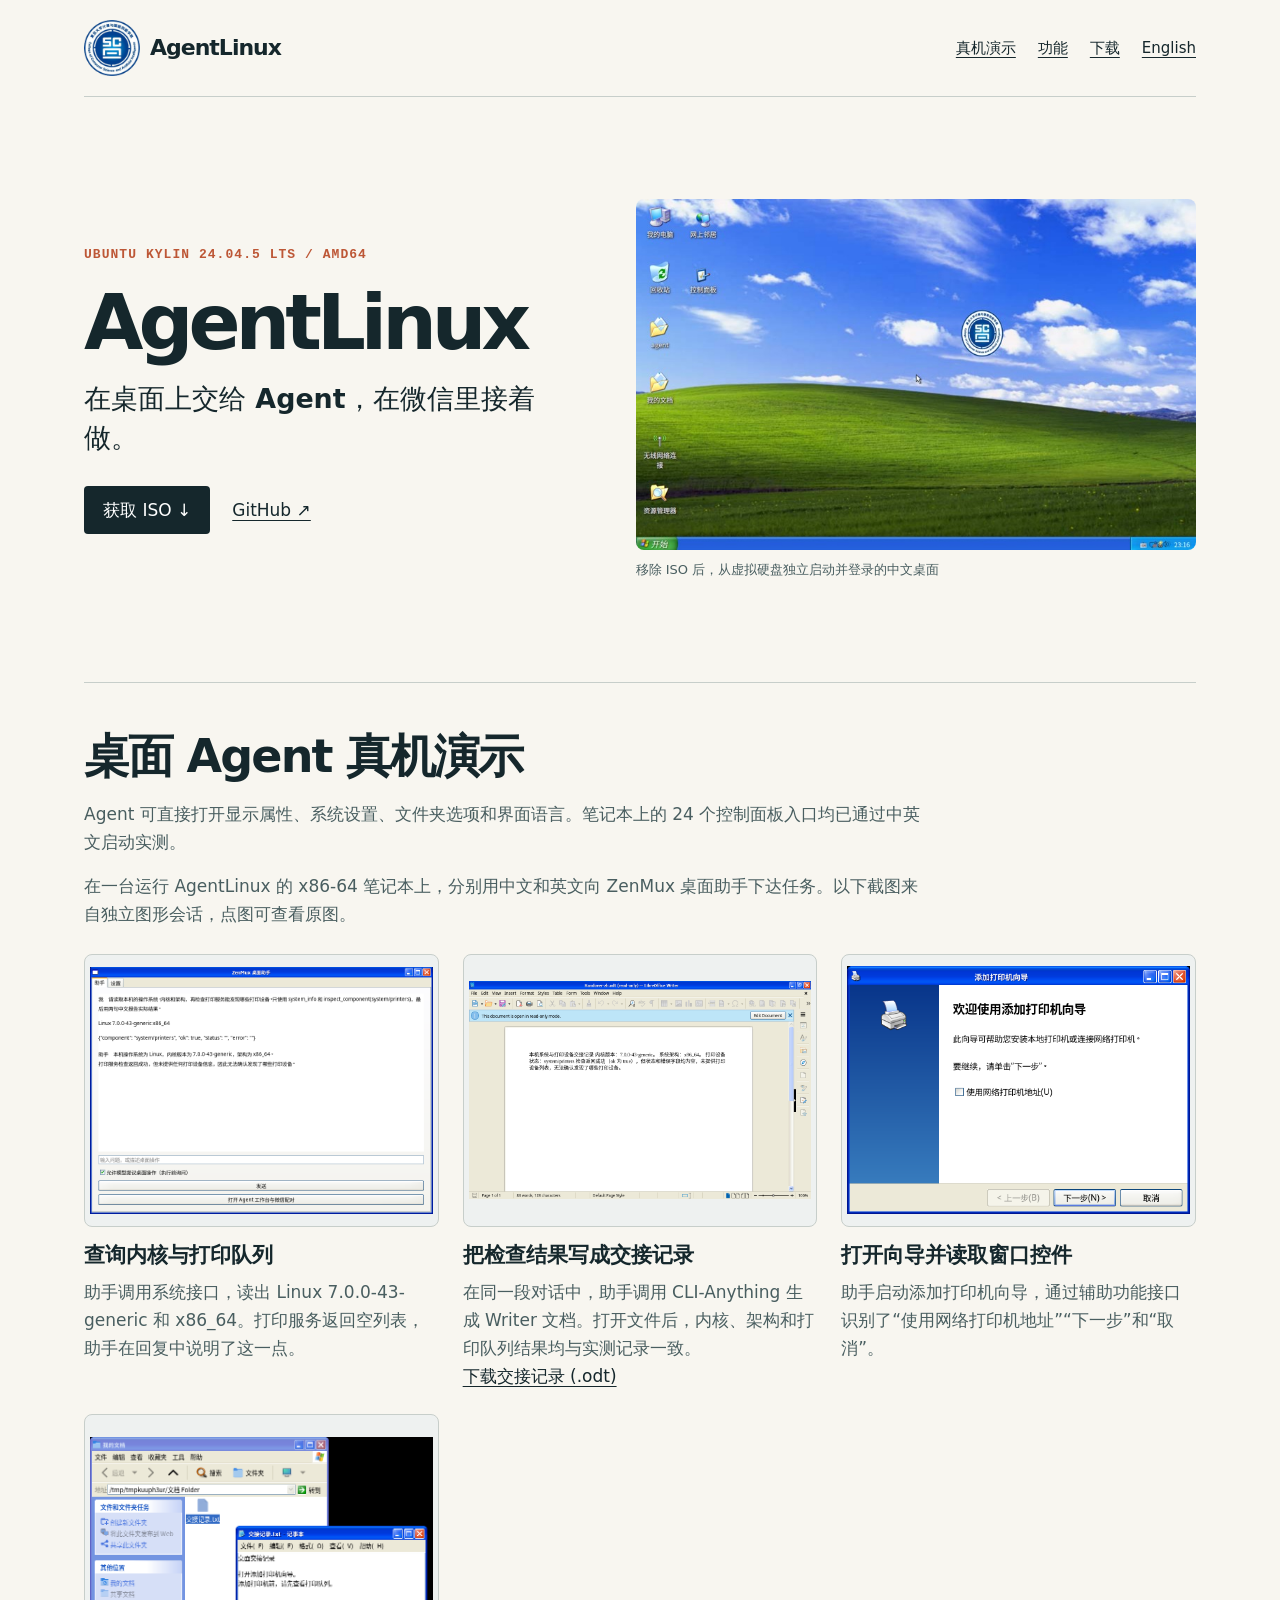
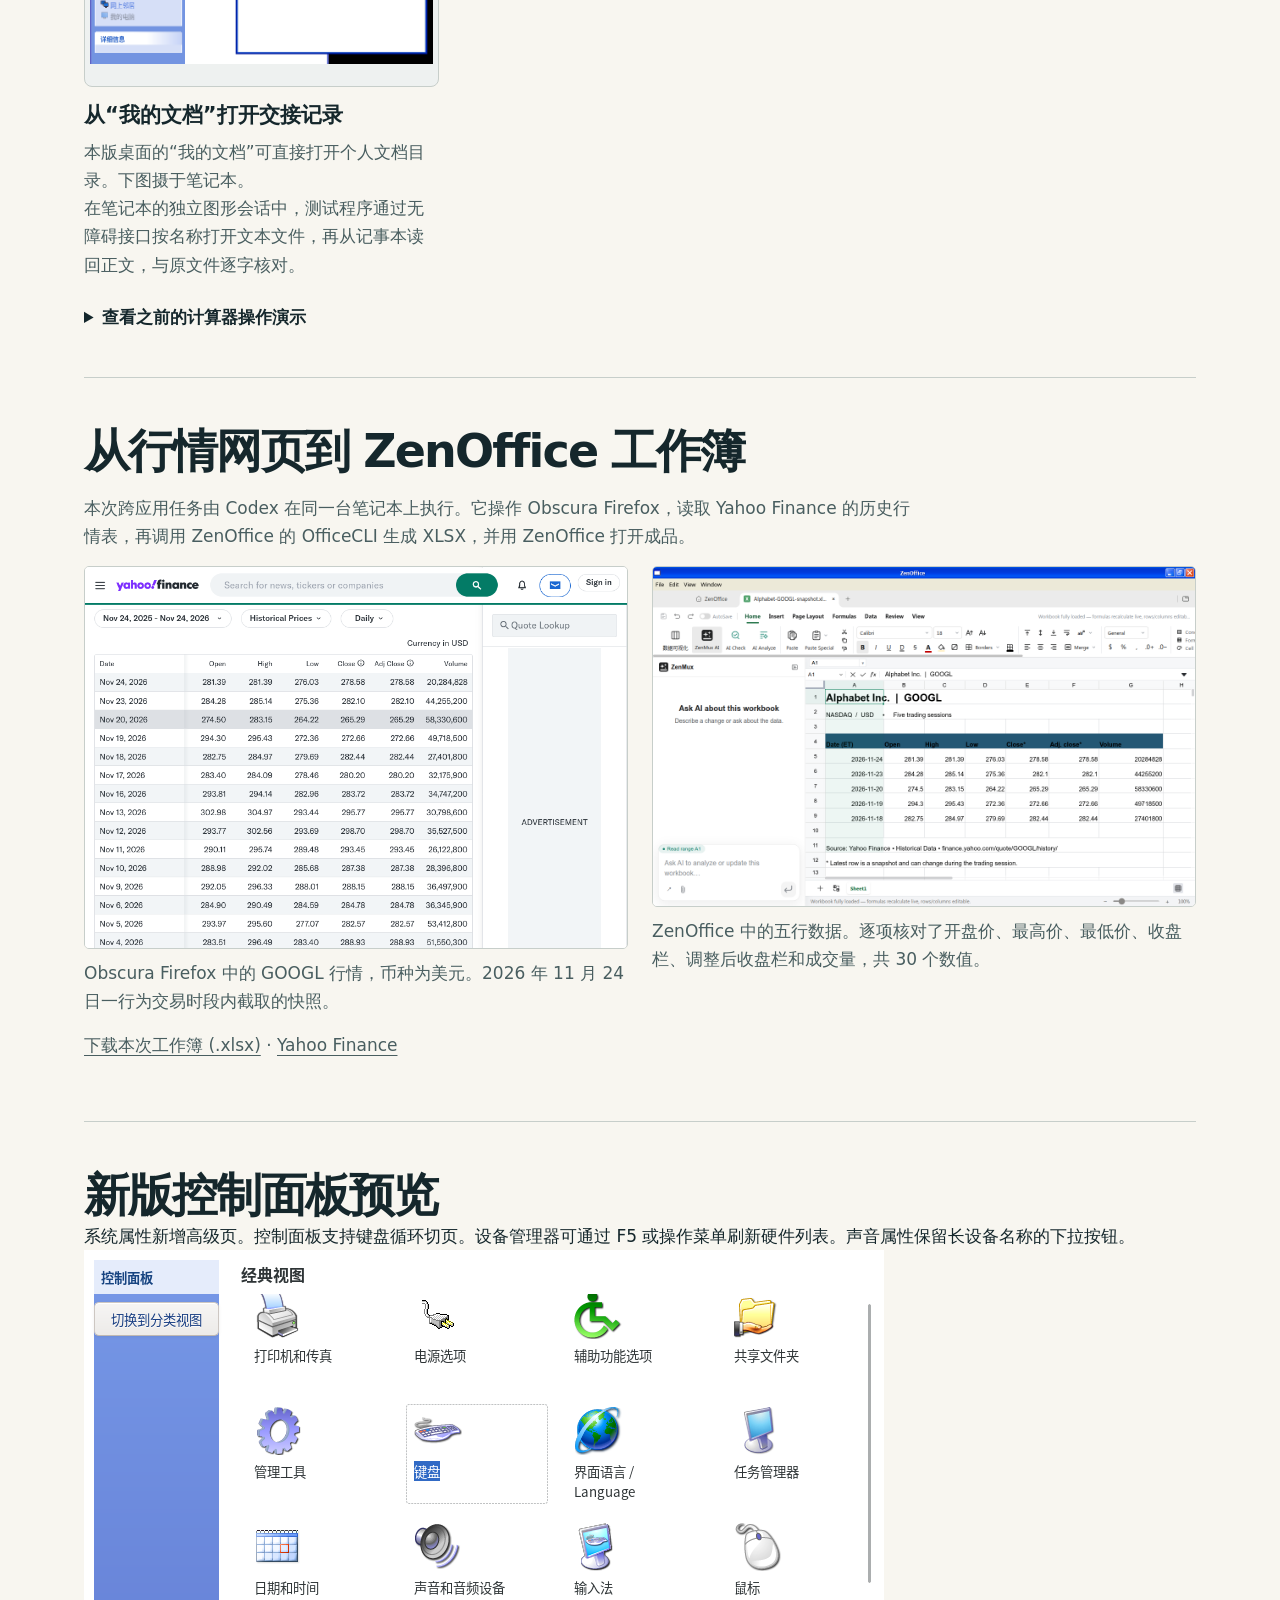
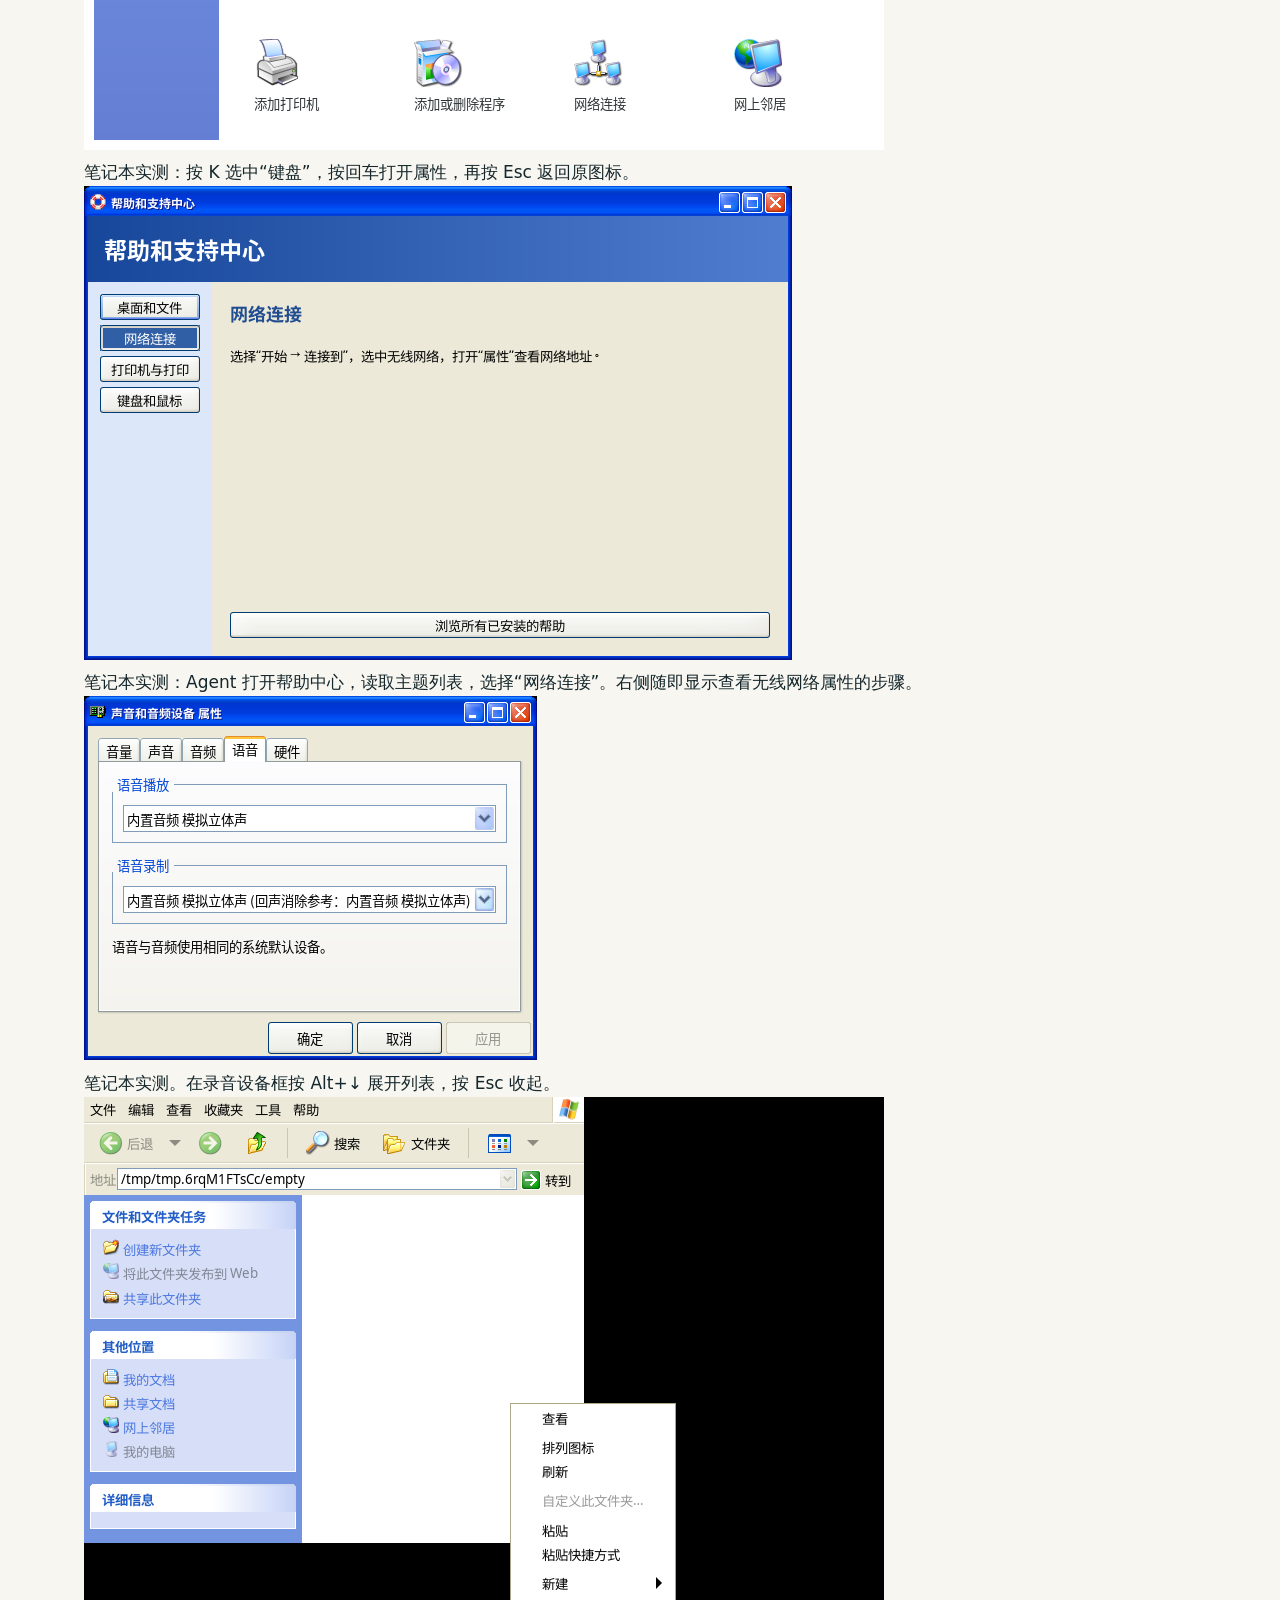
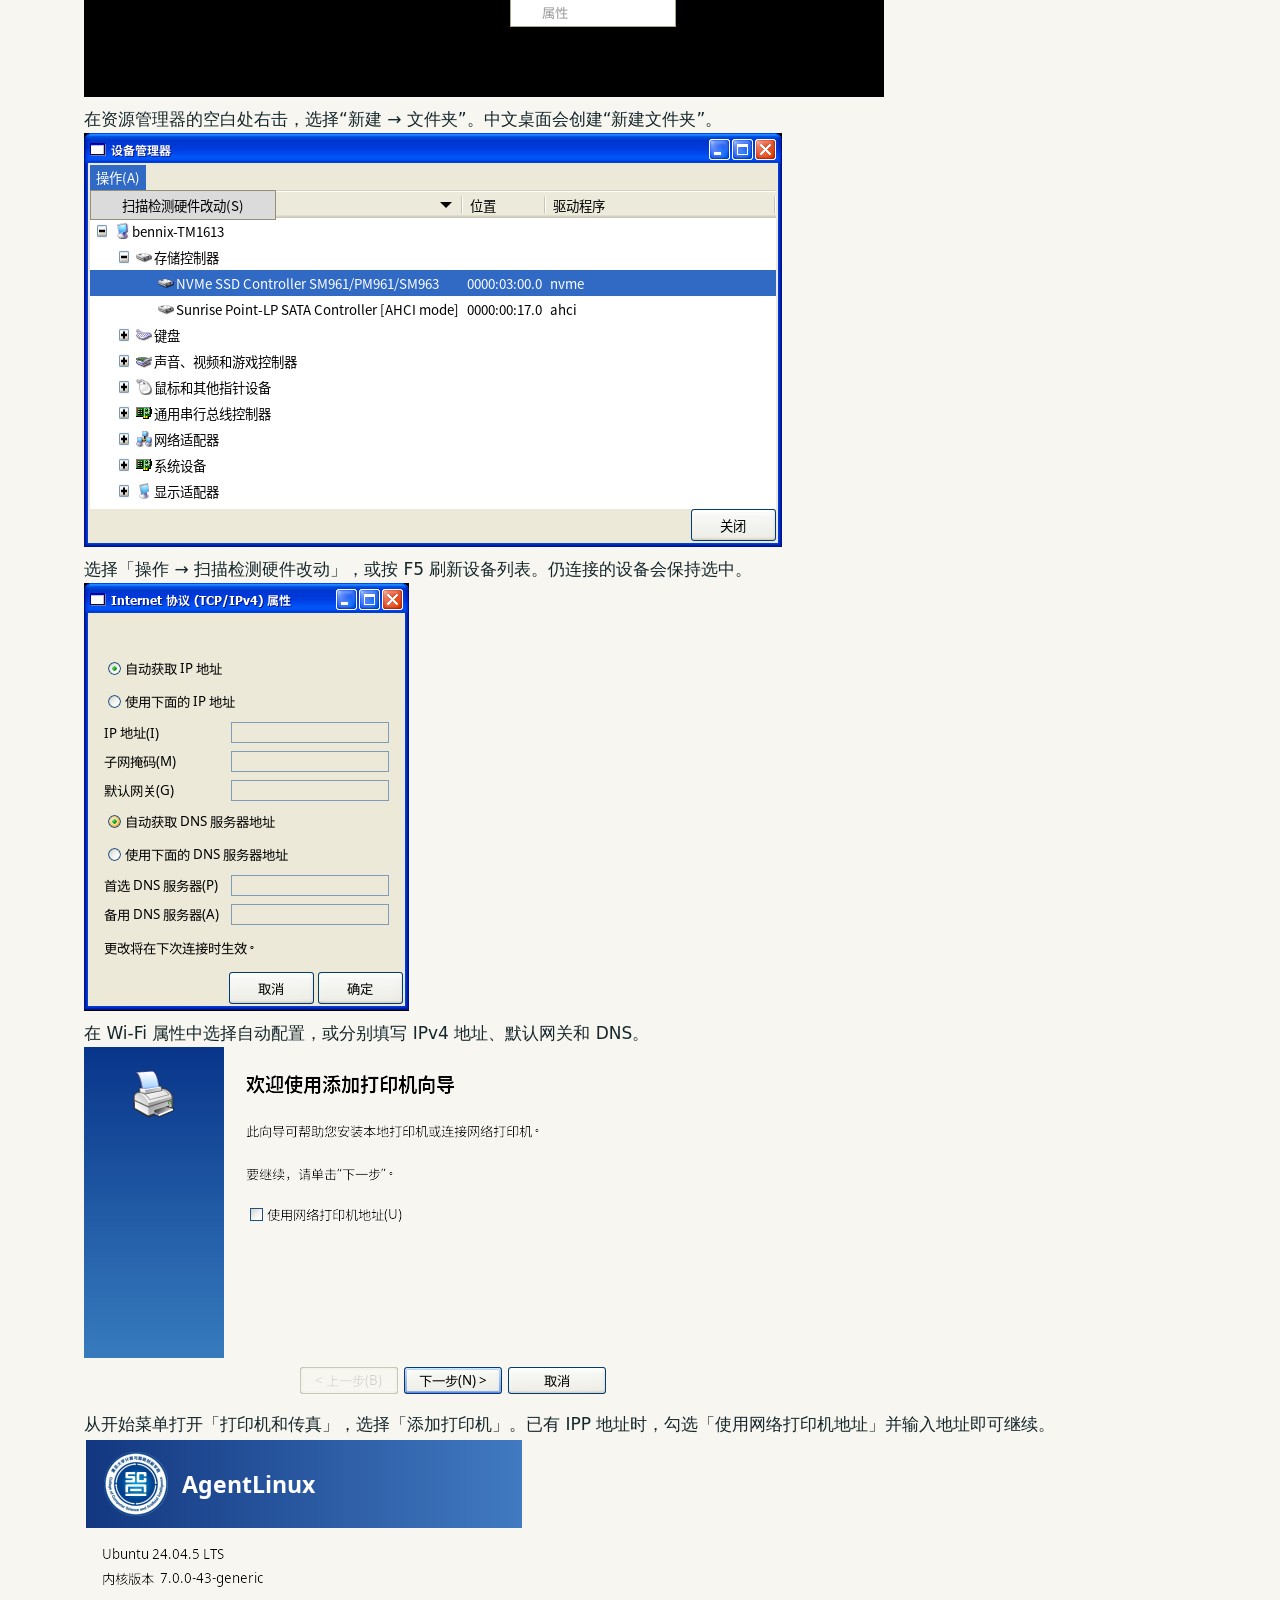
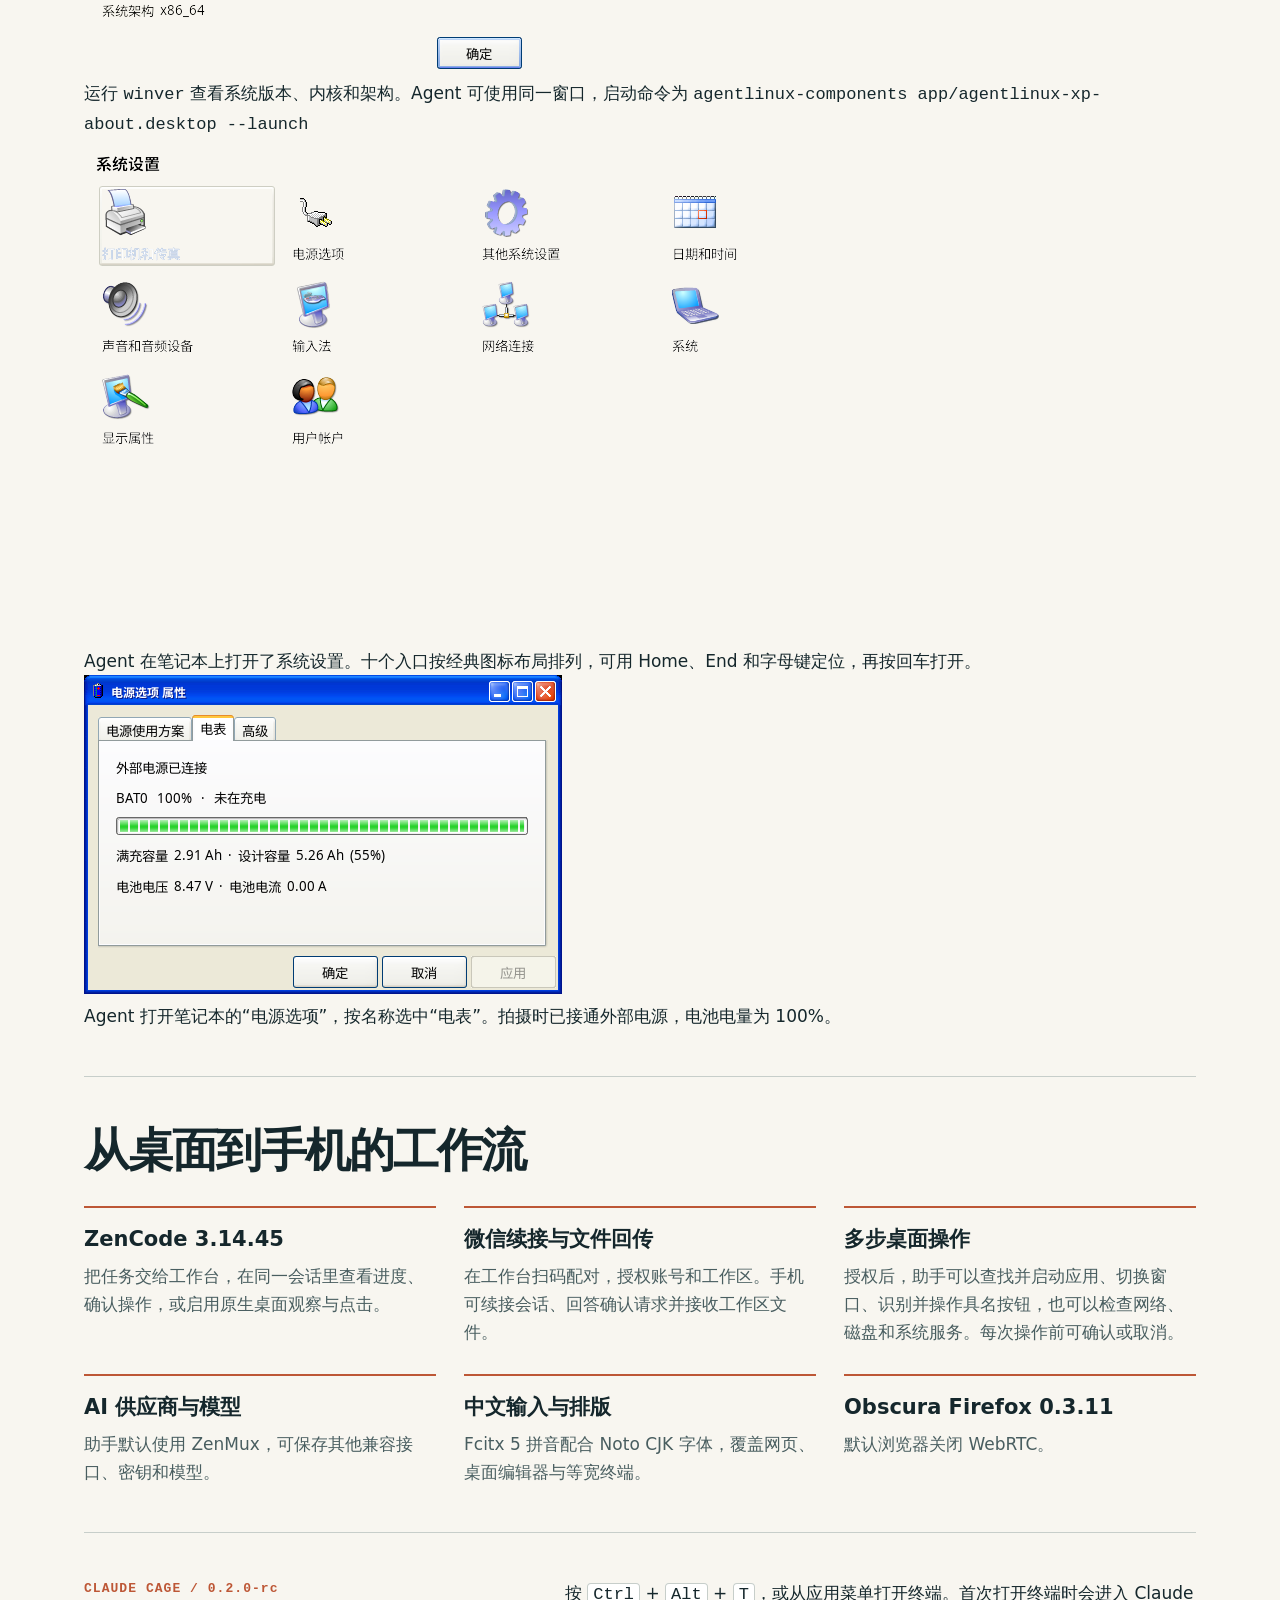
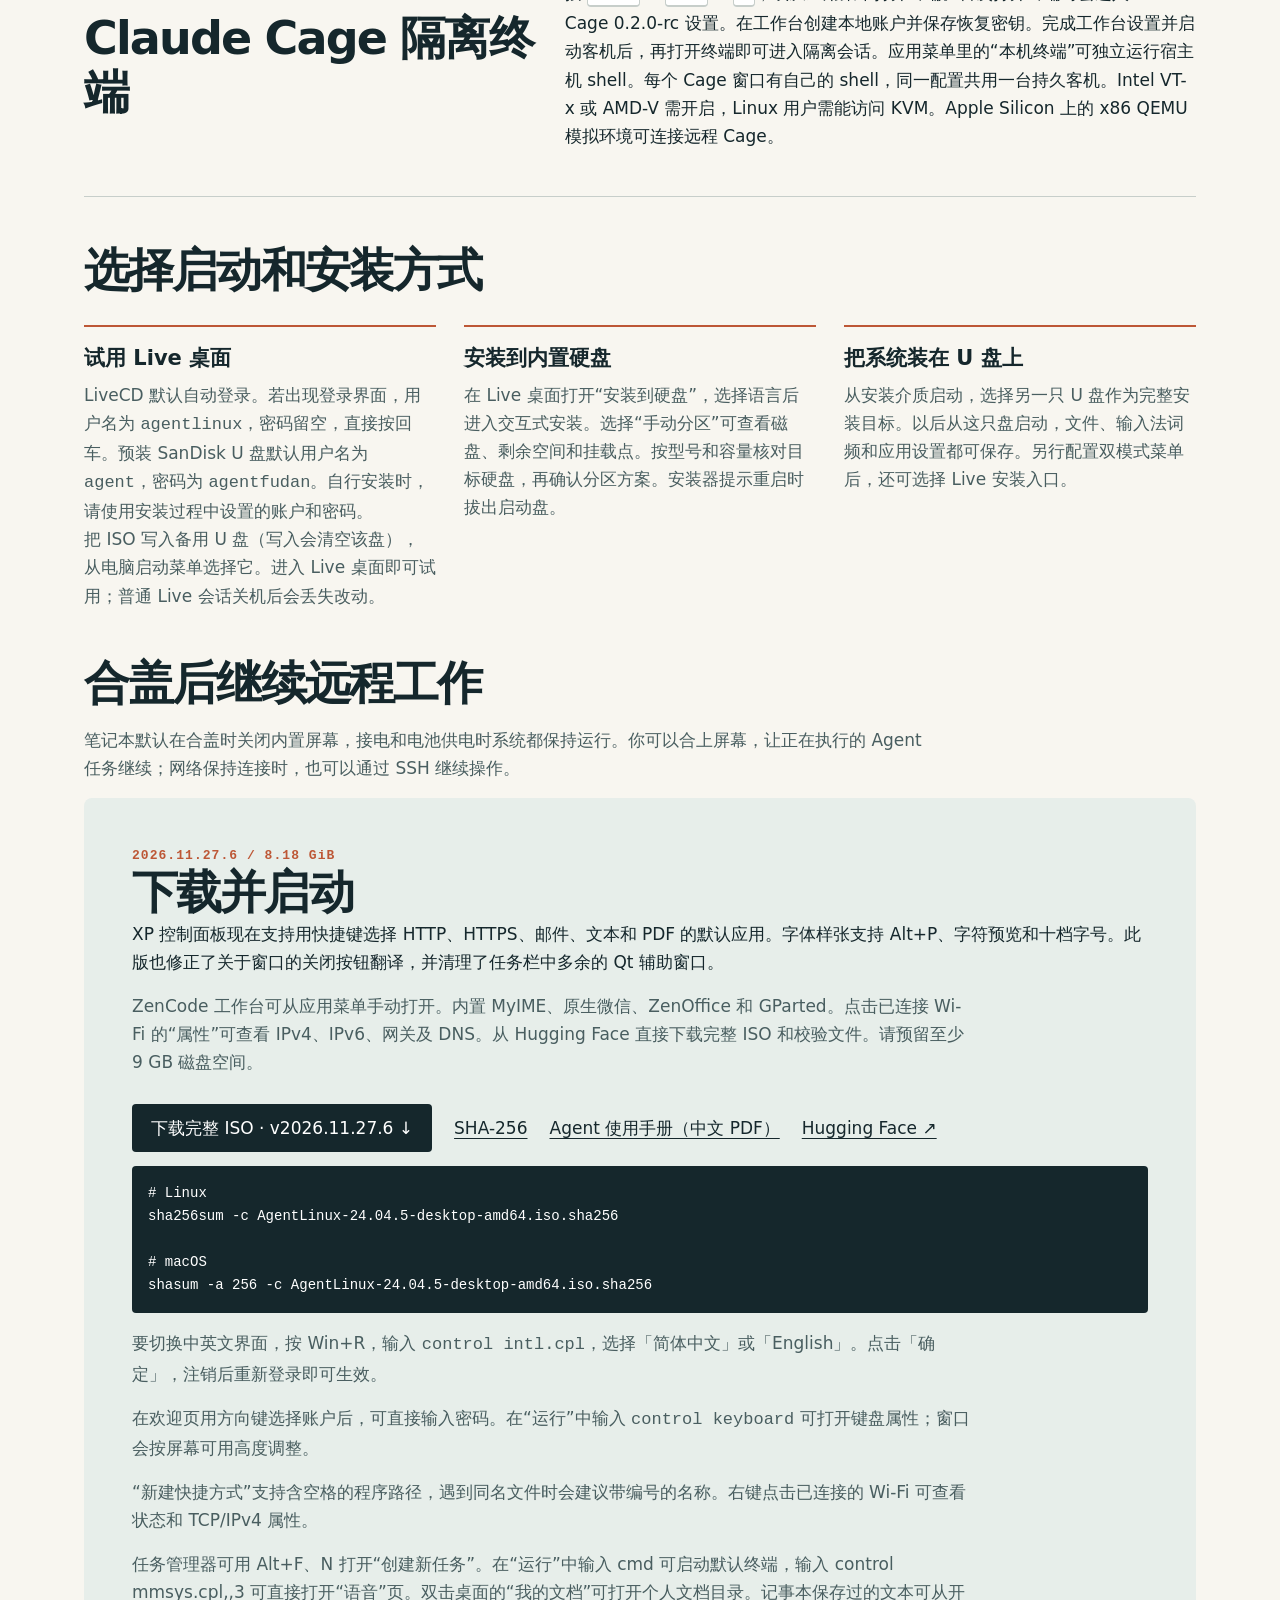
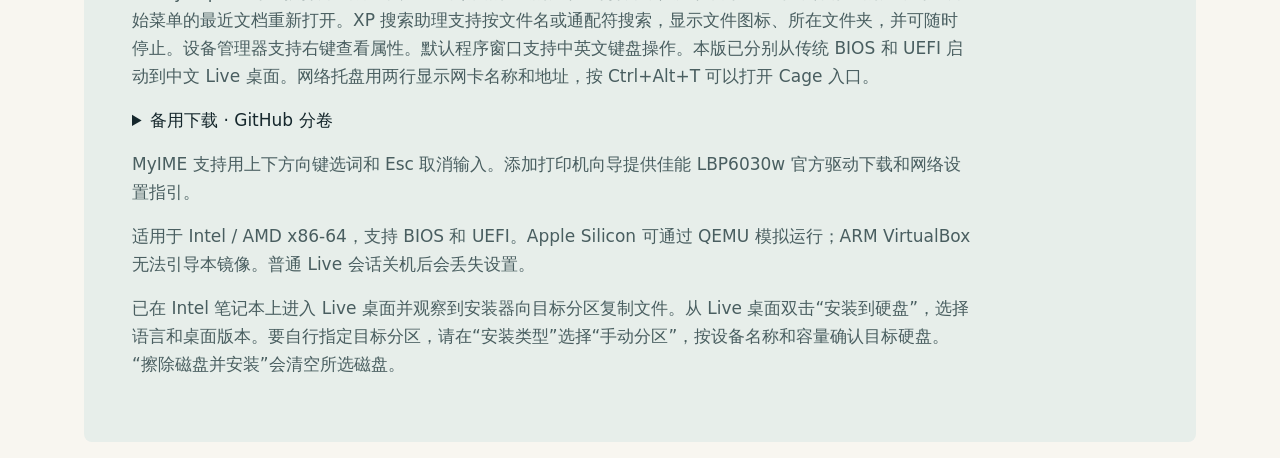
==== commit 57d1c387: "Fix MyIME navigation and document Canon network printer setup" ====
--- a/docs/index.html
+++ b/docs/index.html
@@ -1,5 +1,5 @@
-<!doctype html><html lang="zh-CN"><meta charset="utf-8"><meta name="viewport" content="width=device-width, initial-scale=1"><title>AgentLinux · 中文 Agent 桌面系统</title><meta name="description" content="在桌面上交给 Agent，在微信里接着做。 Ubuntu Kylin 24.04.5 LTS · ZenCode 3.14.45"><link rel="icon" type="image/png" href="assets/college-emblem.png"><link rel="stylesheet" href="assets/site.css"><header><nav><a class="brand" href="#top"><img src="assets/college-emblem.png" width="56" height="56" alt="复旦大学计算与智能创新学院徽章">AgentLinux</a><div class="navlinks"><a href="#hardware-demo">真机演示</a><a href="#features">功能</a><a href="#download">下载</a><a href="en.html" lang="en">English</a></div></nav></header><main id="top"><section class="hero"><div><p class="meta">UBUNTU KYLIN 24.04.5 LTS / AMD64</p><h1>AgentLinux</h1><p class="lead">在桌面上交给 Agent，在微信里接着做。</p><div class="actions"><a class="button" href="#download">获取 ISO ↓</a><a href="https://github.com/bennix/AgentLinux">GitHub ↗</a></div></div><figure><img src="assets/xp-desktop.jpg" width="800" height="500" style="height:auto" alt="QEMU 中的 AgentLinux 中文桌面，带有绿色开始按钮和蓝色任务栏"><figcaption>移除 ISO 后，从虚拟硬盘独立启动并登录的中文桌面</figcaption></figure></section><section class="section" id="hardware-demo"><h2>桌面 Agent 真机演示</h2><p class="details">Agent 可直接打开显示属性、系统设置、文件夹选项和界面语言。笔记本上的 24 个控制面板入口均已通过中英文启动实测。</p><p class="details">在一台运行 AgentLinux 的 x86-64 笔记本上，分别用中文和英文向 ZenMux 桌面助手下达任务。以下截图来自独立图形会话，点图可查看原图。</p><div class="demo-gallery"><figure><a href="assets/agent/laptop-20261125/zh-inspect.png"><img src="assets/agent/laptop-20261125/zh-inspect.png" loading="lazy" alt="查询内核与打印队列"></a><figcaption><h3>查询内核与打印队列</h3><p>助手调用系统接口，读出 Linux 7.0.0-43-generic 和 x86_64。打印服务返回空列表，助手在回复中说明了这一点。</p></figcaption></figure><figure><a href="assets/agent/laptop-20261125/writer-document-zh.png"><img src="assets/agent/laptop-20261125/writer-document-zh.png" loading="lazy" alt="把检查结果写成交接记录"></a><figcaption><h3>把检查结果写成交接记录</h3><p>在同一段对话中，助手调用 CLI-Anything 生成 Writer 文档。打开文件后，内核、架构和打印队列结果均与实测记录一致。</p><a href="assets/agent/laptop-20261125/Handover-zh.odt" download>下载交接记录 (.odt)</a></figcaption></figure><figure><a href="assets/agent/laptop-20261125/zh-printer-wizard.png"><img src="assets/agent/laptop-20261125/zh-printer-wizard.png" loading="lazy" alt="打开向导并读取窗口控件"></a><figcaption><h3>打开向导并读取窗口控件</h3><p>助手启动添加打印机向导，通过辅助功能接口识别了“使用网络打印机地址”“下一步”和“取消”。</p></figcaption></figure><figure><a href="assets/agent/laptop-20261125/documents-demo-zh_CN.png"><img src="assets/agent/laptop-20261125/documents-demo-zh_CN.png" loading="lazy" alt="从“我的文档”打开交接记录"></a><figcaption><h3>从“我的文档”打开交接记录</h3><p>本版桌面的“我的文档”可直接打开个人文档目录。下图摄于笔记本。</p><p>在笔记本的独立图形会话中，测试程序通过无障碍接口按名称打开文本文件，再从记事本读回正文，与原文件逐字核对。</p></figcaption></figure></div><details class="earlier-demo"><summary>查看之前的计算器操作演示</summary><div class="demo-gallery"><figure><a href="assets/agent/confirm-app.png"><img src="assets/agent/confirm-app.png" loading="lazy" alt="助手读出内核版本和架构，然后请求按桌面 ID 启动 MATE 计算器。"></a><figcaption><h3>查询系统并打开应用</h3><p>助手读出内核版本和架构，然后请求按桌面 ID 启动 MATE 计算器。</p></figcaption></figure><figure><a href="assets/agent/control.png"><img src="assets/agent/control.png" loading="lazy" alt="助手读取计算器的可访问控件。图中是按下数字 6 之前的确认窗口。"></a><figcaption><h3>识别并操作窗口按钮</h3><p>助手读取计算器的可访问控件。图中是按下数字 6 之前的确认窗口。</p></figcaption></figure><figure><a href="assets/agent/calculator.png"><img src="assets/agent/calculator.png" loading="lazy" alt="依次激活 6、乘号、7 和等号后，计算器窗口显示实际结果。"></a><figcaption><h3>在计算器中得到 42</h3><p>依次激活 6、乘号、7 和等号后，计算器窗口显示实际结果。</p></figcaption></figure></div></details></section><section class="section" id="market-demo"><h2>从行情网页到 ZenOffice 工作簿</h2><p class="details">本次跨应用任务由 Codex 在同一台笔记本上执行。它操作 Obscura Firefox，读取 Yahoo Finance 的历史行情表，再调用 ZenOffice 的 OfficeCLI 生成 XLSX，并用 ZenOffice 打开成品。</p><div class="market-demo"><figure><a href="assets/agent/laptop-20261125/browser-history.png"><img src="assets/agent/laptop-20261125/browser-history.png" alt="Obscura Firefox 中的 GOOGL 行情，币种为美元。2026 年 11 月 24 日一行为交易时段内截取的快照。" loading="lazy"></a><figcaption>Obscura Firefox 中的 GOOGL 行情，币种为美元。2026 年 11 月 24 日一行为交易时段内截取的快照。</figcaption></figure><figure><a href="assets/agent/laptop-20261125/sheet.png"><img src="assets/agent/laptop-20261125/sheet.png" alt="ZenOffice 中的五行数据。逐项核对了开盘价、最高价、最低价、收盘栏、调整后收盘栏和成交量，共 30 个数值。" loading="lazy"></a><figcaption>ZenOffice 中的五行数据。逐项核对了开盘价、最高价、最低价、收盘栏、调整后收盘栏和成交量，共 30 个数值。</figcaption></figure></div><p class="details"><a href="assets/agent/laptop-20261125/Alphabet-GOOGL-snapshot.xlsx" download>下载本次工作簿 (.xlsx)</a> · <a href="https://finance.yahoo.com/quote/GOOGL/history/">Yahoo Finance</a></p></section><section class="section" id="xp-preview"><h2>新版控制面板预览</h2><p>系统属性新增高级页。控制面板支持键盘循环切页。设备管理器可通过 F5 或操作菜单刷新硬件列表。声音属性保留长设备名称的下拉按钮。</p><figure><a href="assets/xp-control-panel-zh_CN.png"><img src="assets/xp-control-panel-zh_CN.png" width="800" height="500" style="max-width:100%;height:auto" loading="lazy" alt="笔记本的经典控制面板，键盘图标的名称以蓝色高亮"></a><figcaption>笔记本实测：按 K 选中“键盘”，按回车打开属性，再按 Esc 返回原图标。</figcaption></figure><figure><a href="assets/xp-help-zh_CN.png"><img src="assets/xp-help-zh_CN.png" width="708" height="474" style="max-width:100%;height:auto" alt="Agent 已选中网络连接主题，右侧显示中文操作说明。" loading="lazy"></a><figcaption>笔记本实测：Agent 打开帮助中心，读取主题列表，选择“网络连接”。右侧随即显示查看无线网络属性的步骤。</figcaption></figure><figure><img src="assets/xp-voice-zh_CN.png" width="453" height="364" style="max-width:100%;height:auto" loading="lazy" alt="XP 语音属性中的播放和录音设备选择框"><figcaption>笔记本实测。在录音设备框按 Alt+↓ 展开列表，按 Esc 收起。</figcaption></figure><figure><img src="assets/xp-explorer-zh_CN.png" width="800" height="600" loading="lazy" style="max-width:100%;height:auto" alt="笔记本上资源管理器的中文右键菜单，包含新建、刷新和属性"><figcaption>在资源管理器的空白处右击，选择“新建 → 文件夹”。中文桌面会创建“新建文件夹”。</figcaption></figure><figure><img src="assets/xp-device-scan-zh_CN.png" width="698" height="414" style="max-width:100%;height:auto" loading="lazy" alt="中文设备管理器的操作菜单"><figcaption>选择「操作 → 扫描检测硬件改动」，或按 F5 刷新设备列表。仍连接的设备会保持选中。</figcaption></figure><figure><img src="assets/xp-wifi-zh_CN.png" width="325" height="428" style="max-width:100%;height:auto" loading="lazy" alt="XP 的 IPv4 属性窗口，已选中自动获取 IP 地址和 DNS 服务器地址"><figcaption>在 Wi-Fi 属性中选择自动配置，或分别填写 IPv4 地址、默认网关和 DNS。</figcaption></figure><figure><img src="assets/xp-print-wizard-zh_CN.png" width="530" height="355" style="max-width:100%;height:auto" loading="lazy" alt="中文添加打印机向导，提供网络打印机地址选项"><figcaption>从开始菜单打开「打印机和传真」，选择「添加打印机」。已有 IPP 地址时，勾选「使用网络打印机地址」并输入地址即可继续。</figcaption></figure><figure><img src="assets/xp-about-zh_CN.png" width="440" height="233" loading="lazy" style="max-width:100%;height:auto" alt="笔记本上的关于 AgentLinux 窗口"><figcaption>运行 <code>winver</code> 查看系统版本、内核和架构。Agent 可使用同一窗口，启动命令为 <code>agentlinux-components app/agentlinux-xp-about.desktop --launch</code></figcaption></figure><figure><img src="assets/xp-settings-home-zh_CN.png" width="776" height="500" loading="lazy" style="max-width:100%;height:auto" alt="XP 风格的系统设置首页"><figcaption>Agent 在笔记本上打开了系统设置。十个入口按经典图标布局排列，可用 Home、End 和字母键定位，再按回车打开。</figcaption></figure><figure><img src="assets/xp-meter-zh_CN.png" width="478" height="319" loading="lazy" style="max-width:100%;height:auto" alt="XP 电表显示外部电源已连接"><figcaption>Agent 打开笔记本的“电源选项”，按名称选中“电表”。拍摄时已接通外部电源，电池电量为 100%。</figcaption></figure></section><section id="features" class="section"><h2>从桌面到手机的工作流</h2><div class="grid"><article><h3>ZenCode 3.14.45</h3><p>把任务交给工作台，在同一会话里查看进度、确认操作，或启用原生桌面观察与点击。</p></article><article><h3>微信续接与文件回传</h3><p>在工作台扫码配对，授权账号和工作区。手机可续接会话、回答确认请求并接收工作区文件。</p></article><article><h3>多步桌面操作</h3><p>授权后，助手可以查找并启动应用、切换窗口、识别并操作具名按钮，也可以检查网络、磁盘和系统服务。每次操作前可确认或取消。</p></article><article><h3>AI 供应商与模型</h3><p>助手默认使用 ZenMux，可保存其他兼容接口、密钥和模型。</p></article><article><h3>中文输入与排版</h3><p>Fcitx 5 拼音配合 Noto CJK 字体，覆盖网页、桌面编辑器与等宽终端。</p></article><article><h3>Obscura Firefox 0.3.11</h3><p>默认浏览器关闭 WebRTC。</p></article></div></section><section id="claude-cage" class="section cage"><div><p class="meta">CLAUDE CAGE / 0.2.0-rc</p><h2>Claude Cage 隔离终端</h2></div><p>按 <kbd>Ctrl</kbd> + <kbd>Alt</kbd> + <kbd>T</kbd>，或从应用菜单打开终端。首次打开终端时会进入 Claude Cage 0.2.0-rc 设置。在工作台创建本地账户并保存恢复密钥。完成工作台设置并启动客机后，再打开终端即可进入隔离会话。应用菜单里的“本机终端”可独立运行宿主机 shell。每个 Cage 窗口有自己的 shell，同一配置共用一台持久客机。Intel VT-x 或 AMD-V 需开启，Linux 用户需能访问 KVM。Apple Silicon 上的 x86 QEMU 模拟环境可连接远程 Cage。</p></section><section class="section" id="installation"><h2>选择启动和安装方式</h2><div class="grid"><article><h3>试用 Live 桌面</h3><p>LiveCD 默认自动登录。若出现登录界面，用户名为 <code>agentlinux</code>，密码留空，直接按回车。预装 SanDisk U 盘默认用户名为 <code>agent</code>，密码为 <code>agentfudan</code>。自行安装时，请使用安装过程中设置的账户和密码。</p><p>把 ISO 写入备用 U 盘（写入会清空该盘），从电脑启动菜单选择它。进入 Live 桌面即可试用；普通 Live 会话关机后会丢失改动。</p></article><article><h3>安装到内置硬盘</h3><p>在 Live 桌面打开“安装到硬盘”，选择语言后进入交互式安装。选择“手动分区”可查看磁盘、剩余空间和挂载点。按型号和容量核对目标硬盘，再确认分区方案。安装器提示重启时拔出启动盘。</p></article><article><h3>把系统装在 U 盘上</h3><p>从安装介质启动，选择另一只 U 盘作为完整安装目标。以后从这只盘启动，文件、输入法词频和应用设置都可保存。另行配置双模式菜单后，还可选择 Live 安装入口。</p></article></div></section><section><h2>合盖后继续远程工作</h2><p class="details">笔记本默认在合盖时关闭内置屏幕，接电和电池供电时系统都保持运行。你可以合上屏幕，让正在执行的 Agent 任务继续；网络保持连接时，也可以通过 SSH 继续操作。</p></section><section class="download" id="download"><p class="meta">2026.11.27.5 / 8.18 GiB</p><h2>下载并启动</h2><p>XP 控制面板现在支持用快捷键选择 HTTP、HTTPS、邮件、文本和 PDF 的默认应用。字体样张支持 Alt+P、字符预览和十档字号。此版也修正了关于窗口的关闭按钮翻译，并清理了任务栏中多余的 Qt 辅助窗口。</p><p class="details">ZenCode 工作台可从应用菜单手动打开。内置 MyIME、原生微信、ZenOffice 和 GParted。点击已连接 Wi-Fi 的“属性”可查看 IPv4、IPv6、网关及 DNS。从 Hugging Face 直接下载完整 ISO 和校验文件。请预留至少 9 GB 磁盘空间。</p><div class="actions"><a class="button" href="https://huggingface.co/datasets/Bennixzp2024/AgentLinux/resolve/v2026.11.27.5/AgentLinux-24.04.5-desktop-amd64.iso?download=true">下载完整 ISO · v2026.11.27.5 ↓</a><a href="https://huggingface.co/datasets/Bennixzp2024/AgentLinux/resolve/v2026.11.27.5/AgentLinux-24.04.5-desktop-amd64.iso.sha256?download=true">SHA-256</a><a href="manual/agent-guide.pdf" hreflang="zh-CN">Agent 使用手册（中文 PDF）</a><a href="https://huggingface.co/datasets/Bennixzp2024/AgentLinux">Hugging Face ↗</a></div><pre># Linux
+<!doctype html><html lang="zh-CN"><meta charset="utf-8"><meta name="viewport" content="width=device-width, initial-scale=1"><title>AgentLinux · 中文 Agent 桌面系统</title><meta name="description" content="在桌面上交给 Agent，在微信里接着做。 Ubuntu Kylin 24.04.5 LTS · ZenCode 3.14.45"><link rel="icon" type="image/png" href="assets/college-emblem.png"><link rel="stylesheet" href="assets/site.css"><header><nav><a class="brand" href="#top"><img src="assets/college-emblem.png" width="56" height="56" alt="复旦大学计算与智能创新学院徽章">AgentLinux</a><div class="navlinks"><a href="#hardware-demo">真机演示</a><a href="#features">功能</a><a href="#download">下载</a><a href="en.html" lang="en">English</a></div></nav></header><main id="top"><section class="hero"><div><p class="meta">UBUNTU KYLIN 24.04.5 LTS / AMD64</p><h1>AgentLinux</h1><p class="lead">在桌面上交给 Agent，在微信里接着做。</p><div class="actions"><a class="button" href="#download">获取 ISO ↓</a><a href="https://github.com/bennix/AgentLinux">GitHub ↗</a></div></div><figure><img src="assets/xp-desktop.jpg" width="800" height="500" style="height:auto" alt="QEMU 中的 AgentLinux 中文桌面，带有绿色开始按钮和蓝色任务栏"><figcaption>移除 ISO 后，从虚拟硬盘独立启动并登录的中文桌面</figcaption></figure></section><section class="section" id="hardware-demo"><h2>桌面 Agent 真机演示</h2><p class="details">Agent 可直接打开显示属性、系统设置、文件夹选项和界面语言。笔记本上的 24 个控制面板入口均已通过中英文启动实测。</p><p class="details">在一台运行 AgentLinux 的 x86-64 笔记本上，分别用中文和英文向 ZenMux 桌面助手下达任务。以下截图来自独立图形会话，点图可查看原图。</p><div class="demo-gallery"><figure><a href="assets/agent/laptop-20261125/zh-inspect.png"><img src="assets/agent/laptop-20261125/zh-inspect.png" loading="lazy" alt="查询内核与打印队列"></a><figcaption><h3>查询内核与打印队列</h3><p>助手调用系统接口，读出 Linux 7.0.0-43-generic 和 x86_64。打印服务返回空列表，助手在回复中说明了这一点。</p></figcaption></figure><figure><a href="assets/agent/laptop-20261125/writer-document-zh.png"><img src="assets/agent/laptop-20261125/writer-document-zh.png" loading="lazy" alt="把检查结果写成交接记录"></a><figcaption><h3>把检查结果写成交接记录</h3><p>在同一段对话中，助手调用 CLI-Anything 生成 Writer 文档。打开文件后，内核、架构和打印队列结果均与实测记录一致。</p><a href="assets/agent/laptop-20261125/Handover-zh.odt" download>下载交接记录 (.odt)</a></figcaption></figure><figure><a href="assets/agent/laptop-20261125/zh-printer-wizard.png"><img src="assets/agent/laptop-20261125/zh-printer-wizard.png" loading="lazy" alt="打开向导并读取窗口控件"></a><figcaption><h3>打开向导并读取窗口控件</h3><p>助手启动添加打印机向导，通过辅助功能接口识别了“使用网络打印机地址”“下一步”和“取消”。</p></figcaption></figure><figure><a href="assets/agent/laptop-20261125/documents-demo-zh_CN.png"><img src="assets/agent/laptop-20261125/documents-demo-zh_CN.png" loading="lazy" alt="从“我的文档”打开交接记录"></a><figcaption><h3>从“我的文档”打开交接记录</h3><p>本版桌面的“我的文档”可直接打开个人文档目录。下图摄于笔记本。</p><p>在笔记本的独立图形会话中，测试程序通过无障碍接口按名称打开文本文件，再从记事本读回正文，与原文件逐字核对。</p></figcaption></figure></div><details class="earlier-demo"><summary>查看之前的计算器操作演示</summary><div class="demo-gallery"><figure><a href="assets/agent/confirm-app.png"><img src="assets/agent/confirm-app.png" loading="lazy" alt="助手读出内核版本和架构，然后请求按桌面 ID 启动 MATE 计算器。"></a><figcaption><h3>查询系统并打开应用</h3><p>助手读出内核版本和架构，然后请求按桌面 ID 启动 MATE 计算器。</p></figcaption></figure><figure><a href="assets/agent/control.png"><img src="assets/agent/control.png" loading="lazy" alt="助手读取计算器的可访问控件。图中是按下数字 6 之前的确认窗口。"></a><figcaption><h3>识别并操作窗口按钮</h3><p>助手读取计算器的可访问控件。图中是按下数字 6 之前的确认窗口。</p></figcaption></figure><figure><a href="assets/agent/calculator.png"><img src="assets/agent/calculator.png" loading="lazy" alt="依次激活 6、乘号、7 和等号后，计算器窗口显示实际结果。"></a><figcaption><h3>在计算器中得到 42</h3><p>依次激活 6、乘号、7 和等号后，计算器窗口显示实际结果。</p></figcaption></figure></div></details></section><section class="section" id="market-demo"><h2>从行情网页到 ZenOffice 工作簿</h2><p class="details">本次跨应用任务由 Codex 在同一台笔记本上执行。它操作 Obscura Firefox，读取 Yahoo Finance 的历史行情表，再调用 ZenOffice 的 OfficeCLI 生成 XLSX，并用 ZenOffice 打开成品。</p><div class="market-demo"><figure><a href="assets/agent/laptop-20261125/browser-history.png"><img src="assets/agent/laptop-20261125/browser-history.png" alt="Obscura Firefox 中的 GOOGL 行情，币种为美元。2026 年 11 月 24 日一行为交易时段内截取的快照。" loading="lazy"></a><figcaption>Obscura Firefox 中的 GOOGL 行情，币种为美元。2026 年 11 月 24 日一行为交易时段内截取的快照。</figcaption></figure><figure><a href="assets/agent/laptop-20261125/sheet.png"><img src="assets/agent/laptop-20261125/sheet.png" alt="ZenOffice 中的五行数据。逐项核对了开盘价、最高价、最低价、收盘栏、调整后收盘栏和成交量，共 30 个数值。" loading="lazy"></a><figcaption>ZenOffice 中的五行数据。逐项核对了开盘价、最高价、最低价、收盘栏、调整后收盘栏和成交量，共 30 个数值。</figcaption></figure></div><p class="details"><a href="assets/agent/laptop-20261125/Alphabet-GOOGL-snapshot.xlsx" download>下载本次工作簿 (.xlsx)</a> · <a href="https://finance.yahoo.com/quote/GOOGL/history/">Yahoo Finance</a></p></section><section class="section" id="xp-preview"><h2>新版控制面板预览</h2><p>系统属性新增高级页。控制面板支持键盘循环切页。设备管理器可通过 F5 或操作菜单刷新硬件列表。声音属性保留长设备名称的下拉按钮。</p><figure><a href="assets/xp-control-panel-zh_CN.png"><img src="assets/xp-control-panel-zh_CN.png" width="800" height="500" style="max-width:100%;height:auto" loading="lazy" alt="笔记本的经典控制面板，键盘图标的名称以蓝色高亮"></a><figcaption>笔记本实测：按 K 选中“键盘”，按回车打开属性，再按 Esc 返回原图标。</figcaption></figure><figure><a href="assets/xp-help-zh_CN.png"><img src="assets/xp-help-zh_CN.png" width="708" height="474" style="max-width:100%;height:auto" alt="Agent 已选中网络连接主题，右侧显示中文操作说明。" loading="lazy"></a><figcaption>笔记本实测：Agent 打开帮助中心，读取主题列表，选择“网络连接”。右侧随即显示查看无线网络属性的步骤。</figcaption></figure><figure><img src="assets/xp-voice-zh_CN.png" width="453" height="364" style="max-width:100%;height:auto" loading="lazy" alt="XP 语音属性中的播放和录音设备选择框"><figcaption>笔记本实测。在录音设备框按 Alt+↓ 展开列表，按 Esc 收起。</figcaption></figure><figure><img src="assets/xp-explorer-zh_CN.png" width="800" height="600" loading="lazy" style="max-width:100%;height:auto" alt="笔记本上资源管理器的中文右键菜单，包含新建、刷新和属性"><figcaption>在资源管理器的空白处右击，选择“新建 → 文件夹”。中文桌面会创建“新建文件夹”。</figcaption></figure><figure><img src="assets/xp-device-scan-zh_CN.png" width="698" height="414" style="max-width:100%;height:auto" loading="lazy" alt="中文设备管理器的操作菜单"><figcaption>选择「操作 → 扫描检测硬件改动」，或按 F5 刷新设备列表。仍连接的设备会保持选中。</figcaption></figure><figure><img src="assets/xp-wifi-zh_CN.png" width="325" height="428" style="max-width:100%;height:auto" loading="lazy" alt="XP 的 IPv4 属性窗口，已选中自动获取 IP 地址和 DNS 服务器地址"><figcaption>在 Wi-Fi 属性中选择自动配置，或分别填写 IPv4 地址、默认网关和 DNS。</figcaption></figure><figure><img src="assets/xp-print-wizard-zh_CN.png" width="530" height="355" style="max-width:100%;height:auto" loading="lazy" alt="中文添加打印机向导，提供网络打印机地址选项"><figcaption>从开始菜单打开「打印机和传真」，选择「添加打印机」。已有 IPP 地址时，勾选「使用网络打印机地址」并输入地址即可继续。</figcaption></figure><figure><img src="assets/xp-about-zh_CN.png" width="440" height="233" loading="lazy" style="max-width:100%;height:auto" alt="笔记本上的关于 AgentLinux 窗口"><figcaption>运行 <code>winver</code> 查看系统版本、内核和架构。Agent 可使用同一窗口，启动命令为 <code>agentlinux-components app/agentlinux-xp-about.desktop --launch</code></figcaption></figure><figure><img src="assets/xp-settings-home-zh_CN.png" width="776" height="500" loading="lazy" style="max-width:100%;height:auto" alt="XP 风格的系统设置首页"><figcaption>Agent 在笔记本上打开了系统设置。十个入口按经典图标布局排列，可用 Home、End 和字母键定位，再按回车打开。</figcaption></figure><figure><img src="assets/xp-meter-zh_CN.png" width="478" height="319" loading="lazy" style="max-width:100%;height:auto" alt="XP 电表显示外部电源已连接"><figcaption>Agent 打开笔记本的“电源选项”，按名称选中“电表”。拍摄时已接通外部电源，电池电量为 100%。</figcaption></figure></section><section id="features" class="section"><h2>从桌面到手机的工作流</h2><div class="grid"><article><h3>ZenCode 3.14.45</h3><p>把任务交给工作台，在同一会话里查看进度、确认操作，或启用原生桌面观察与点击。</p></article><article><h3>微信续接与文件回传</h3><p>在工作台扫码配对，授权账号和工作区。手机可续接会话、回答确认请求并接收工作区文件。</p></article><article><h3>多步桌面操作</h3><p>授权后，助手可以查找并启动应用、切换窗口、识别并操作具名按钮，也可以检查网络、磁盘和系统服务。每次操作前可确认或取消。</p></article><article><h3>AI 供应商与模型</h3><p>助手默认使用 ZenMux，可保存其他兼容接口、密钥和模型。</p></article><article><h3>中文输入与排版</h3><p>Fcitx 5 拼音配合 Noto CJK 字体，覆盖网页、桌面编辑器与等宽终端。</p></article><article><h3>Obscura Firefox 0.3.11</h3><p>默认浏览器关闭 WebRTC。</p></article></div></section><section id="claude-cage" class="section cage"><div><p class="meta">CLAUDE CAGE / 0.2.0-rc</p><h2>Claude Cage 隔离终端</h2></div><p>按 <kbd>Ctrl</kbd> + <kbd>Alt</kbd> + <kbd>T</kbd>，或从应用菜单打开终端。首次打开终端时会进入 Claude Cage 0.2.0-rc 设置。在工作台创建本地账户并保存恢复密钥。完成工作台设置并启动客机后，再打开终端即可进入隔离会话。应用菜单里的“本机终端”可独立运行宿主机 shell。每个 Cage 窗口有自己的 shell，同一配置共用一台持久客机。Intel VT-x 或 AMD-V 需开启，Linux 用户需能访问 KVM。Apple Silicon 上的 x86 QEMU 模拟环境可连接远程 Cage。</p></section><section class="section" id="installation"><h2>选择启动和安装方式</h2><div class="grid"><article><h3>试用 Live 桌面</h3><p>LiveCD 默认自动登录。若出现登录界面，用户名为 <code>agentlinux</code>，密码留空，直接按回车。预装 SanDisk U 盘默认用户名为 <code>agent</code>，密码为 <code>agentfudan</code>。自行安装时，请使用安装过程中设置的账户和密码。</p><p>把 ISO 写入备用 U 盘（写入会清空该盘），从电脑启动菜单选择它。进入 Live 桌面即可试用；普通 Live 会话关机后会丢失改动。</p></article><article><h3>安装到内置硬盘</h3><p>在 Live 桌面打开“安装到硬盘”，选择语言后进入交互式安装。选择“手动分区”可查看磁盘、剩余空间和挂载点。按型号和容量核对目标硬盘，再确认分区方案。安装器提示重启时拔出启动盘。</p></article><article><h3>把系统装在 U 盘上</h3><p>从安装介质启动，选择另一只 U 盘作为完整安装目标。以后从这只盘启动，文件、输入法词频和应用设置都可保存。另行配置双模式菜单后，还可选择 Live 安装入口。</p></article></div></section><section><h2>合盖后继续远程工作</h2><p class="details">笔记本默认在合盖时关闭内置屏幕，接电和电池供电时系统都保持运行。你可以合上屏幕，让正在执行的 Agent 任务继续；网络保持连接时，也可以通过 SSH 继续操作。</p></section><section class="download" id="download"><p class="meta">2026.11.27.6 / 8.18 GiB</p><h2>下载并启动</h2><p>XP 控制面板现在支持用快捷键选择 HTTP、HTTPS、邮件、文本和 PDF 的默认应用。字体样张支持 Alt+P、字符预览和十档字号。此版也修正了关于窗口的关闭按钮翻译，并清理了任务栏中多余的 Qt 辅助窗口。</p><p class="details">ZenCode 工作台可从应用菜单手动打开。内置 MyIME、原生微信、ZenOffice 和 GParted。点击已连接 Wi-Fi 的“属性”可查看 IPv4、IPv6、网关及 DNS。从 Hugging Face 直接下载完整 ISO 和校验文件。请预留至少 9 GB 磁盘空间。</p><div class="actions"><a class="button" href="https://huggingface.co/datasets/Bennixzp2024/AgentLinux/resolve/v2026.11.27.6/AgentLinux-24.04.5-desktop-amd64.iso?download=true">下载完整 ISO · v2026.11.27.6 ↓</a><a href="https://huggingface.co/datasets/Bennixzp2024/AgentLinux/resolve/v2026.11.27.6/AgentLinux-24.04.5-desktop-amd64.iso.sha256?download=true">SHA-256</a><a href="manual/agent-guide.pdf" hreflang="zh-CN">Agent 使用手册（中文 PDF）</a><a href="https://huggingface.co/datasets/Bennixzp2024/AgentLinux">Hugging Face ↗</a></div><pre># Linux
 sha256sum -c AgentLinux-24.04.5-desktop-amd64.iso.sha256
 
 # macOS
-shasum -a 256 -c AgentLinux-24.04.5-desktop-amd64.iso.sha256</pre><p class="details">要切换中英文界面，按 Win+R，输入 <code>control intl.cpl</code>，选择「简体中文」或「English」。点击「确定」，注销后重新登录即可生效。</p><p class="details">在欢迎页用方向键选择账户后，可直接输入密码。在“运行”中输入 <code>control keyboard</code> 可打开键盘属性；窗口会按屏幕可用高度调整。</p><p class="details">“新建快捷方式”支持含空格的程序路径，遇到同名文件时会建议带编号的名称。右键点击已连接的 Wi-Fi 可查看状态和 TCP/IPv4 属性。</p><p class="details">任务管理器可用 Alt+F、N 打开“创建新任务”。在“运行”中输入 cmd 可启动默认终端，输入 control mmsys.cpl,,3 可直接打开“语音”页。双击桌面的“我的文档”可打开个人文档目录。记事本保存过的文本可从开始菜单的最近文档重新打开。XP 搜索助理支持按文件名或通配符搜索，显示文件图标、所在文件夹，并可随时停止。设备管理器支持右键查看属性。默认程序窗口支持中英文键盘操作。本版已分别从传统 BIOS 和 UEFI 启动到中文 Live 桌面。网络托盘用两行显示网卡名称和地址，按 Ctrl+Alt+T 可以打开 Cage 入口。</p><details><summary>备用下载 · GitHub 分卷</summary><p class="details">下载合并脚本并运行，它会续传、合并和校验全部 33 卷。</p><div class="actions"><a href="https://github.com/bennix/AgentLinux/releases/download/v2026.11.27.5/download-iso.py">下载合并脚本</a><a href="https://github.com/bennix/AgentLinux/releases/tag/v2026.11.27.5">全部分卷 ↗</a></div><pre>python3 download-iso.py</pre></details><p class="details">控制面板使用简明的启动提示，诊断细节保留在系统日志中。</p><p class="details">适用于 Intel / AMD x86-64，支持 BIOS 和 UEFI。Apple Silicon 可通过 QEMU 模拟运行；ARM VirtualBox 无法引导本镜像。普通 Live 会话关机后会丢失设置。</p><p class="details">已在 Intel 笔记本上进入 Live 桌面并观察到安装器向目标分区复制文件。从 Live 桌面双击“安装到硬盘”，选择语言和桌面版本。要自行指定目标分区，请在“安装类型”选择“手动分区”，按设备名称和容量确认目标硬盘。“擦除磁盘并安装”会清空所选磁盘。</p></section></main></html>+shasum -a 256 -c AgentLinux-24.04.5-desktop-amd64.iso.sha256</pre><p class="details">要切换中英文界面，按 Win+R，输入 <code>control intl.cpl</code>，选择「简体中文」或「English」。点击「确定」，注销后重新登录即可生效。</p><p class="details">在欢迎页用方向键选择账户后，可直接输入密码。在“运行”中输入 <code>control keyboard</code> 可打开键盘属性；窗口会按屏幕可用高度调整。</p><p class="details">“新建快捷方式”支持含空格的程序路径，遇到同名文件时会建议带编号的名称。右键点击已连接的 Wi-Fi 可查看状态和 TCP/IPv4 属性。</p><p class="details">任务管理器可用 Alt+F、N 打开“创建新任务”。在“运行”中输入 cmd 可启动默认终端，输入 control mmsys.cpl,,3 可直接打开“语音”页。双击桌面的“我的文档”可打开个人文档目录。记事本保存过的文本可从开始菜单的最近文档重新打开。XP 搜索助理支持按文件名或通配符搜索，显示文件图标、所在文件夹，并可随时停止。设备管理器支持右键查看属性。默认程序窗口支持中英文键盘操作。本版已分别从传统 BIOS 和 UEFI 启动到中文 Live 桌面。网络托盘用两行显示网卡名称和地址，按 Ctrl+Alt+T 可以打开 Cage 入口。</p><details><summary>备用下载 · GitHub 分卷</summary><p class="details">下载合并脚本并运行，它会续传、合并和校验全部 33 卷。</p><div class="actions"><a href="https://github.com/bennix/AgentLinux/releases/download/v2026.11.27.6/download-iso.py">下载合并脚本</a><a href="https://github.com/bennix/AgentLinux/releases/tag/v2026.11.27.6">全部分卷 ↗</a></div><pre>python3 download-iso.py</pre></details><p class="details">MyIME 支持用上下方向键选词和 Esc 取消输入。添加打印机向导提供佳能 LBP6030w 官方驱动下载和网络设置指引。</p><p class="details">适用于 Intel / AMD x86-64，支持 BIOS 和 UEFI。Apple Silicon 可通过 QEMU 模拟运行；ARM VirtualBox 无法引导本镜像。普通 Live 会话关机后会丢失设置。</p><p class="details">已在 Intel 笔记本上进入 Live 桌面并观察到安装器向目标分区复制文件。从 Live 桌面双击“安装到硬盘”，选择语言和桌面版本。要自行指定目标分区，请在“安装类型”选择“手动分区”，按设备名称和容量确认目标硬盘。“擦除磁盘并安装”会清空所选磁盘。</p></section></main></html>
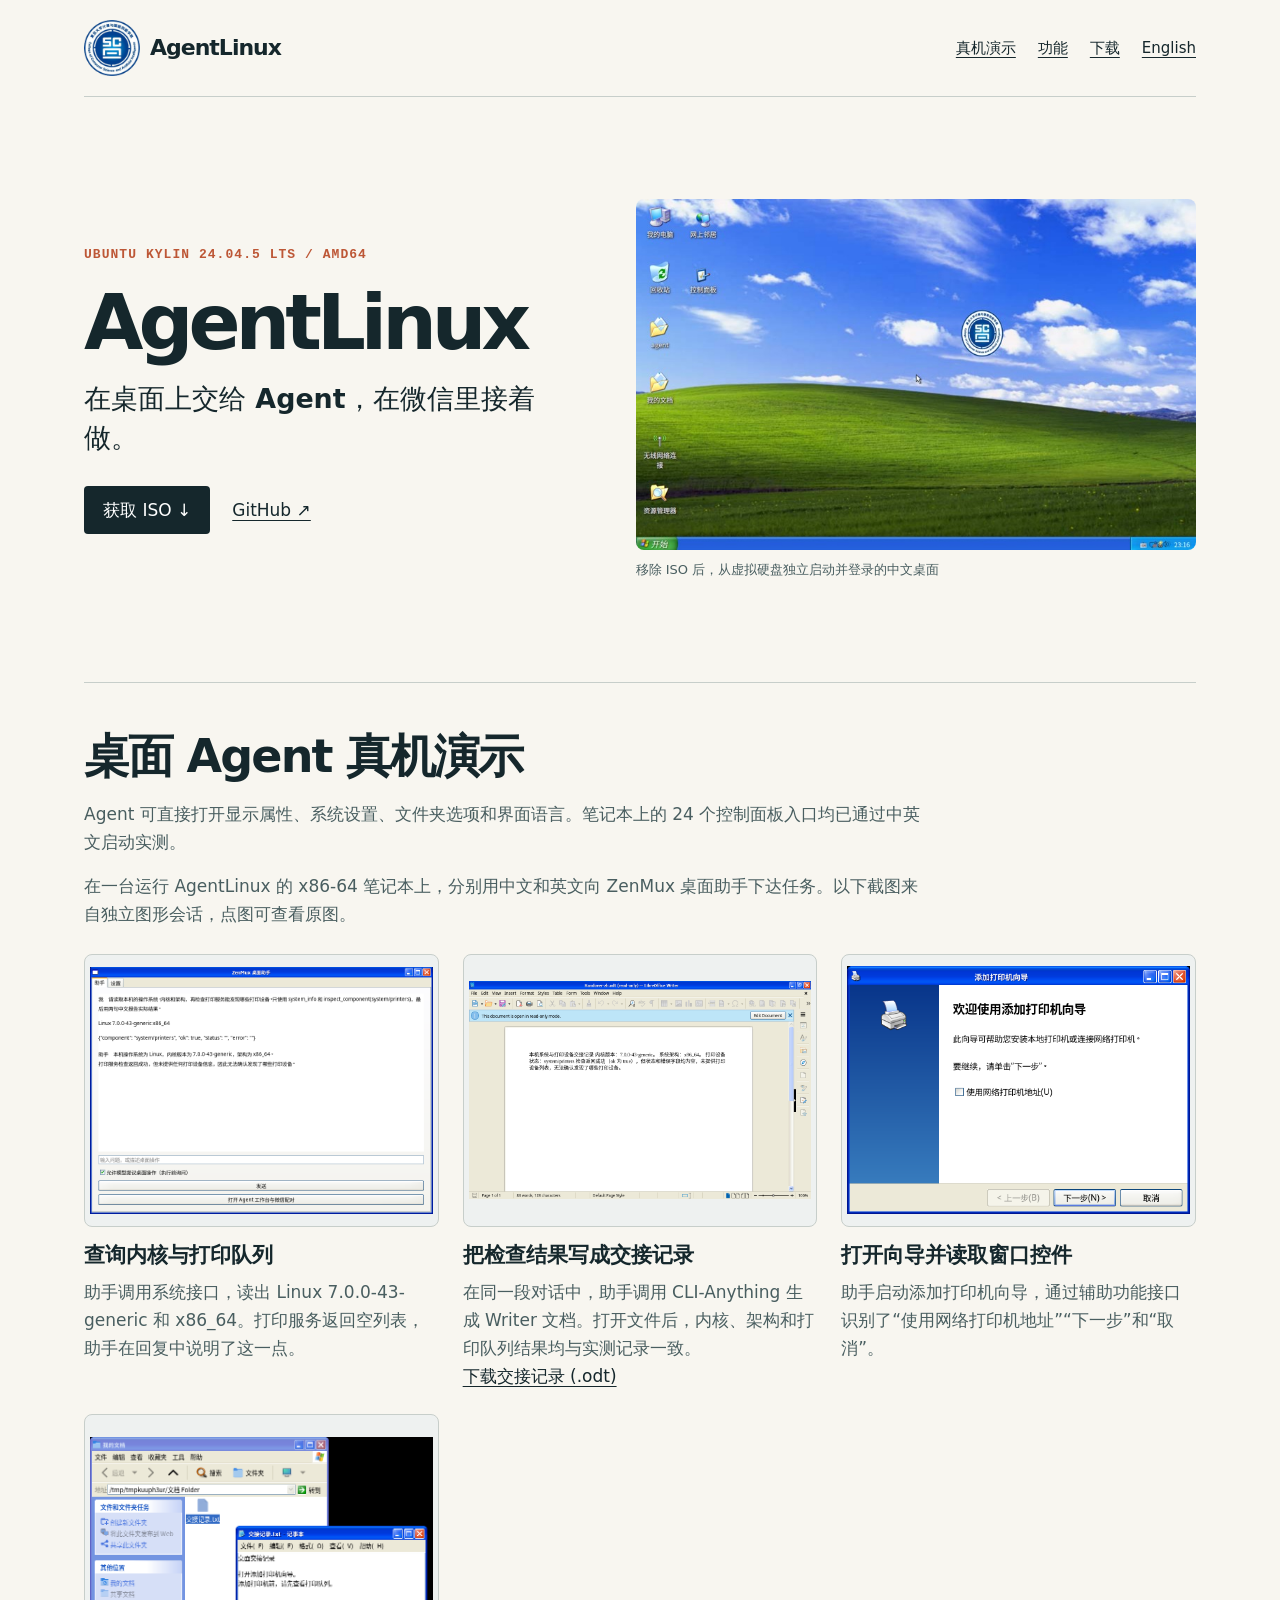
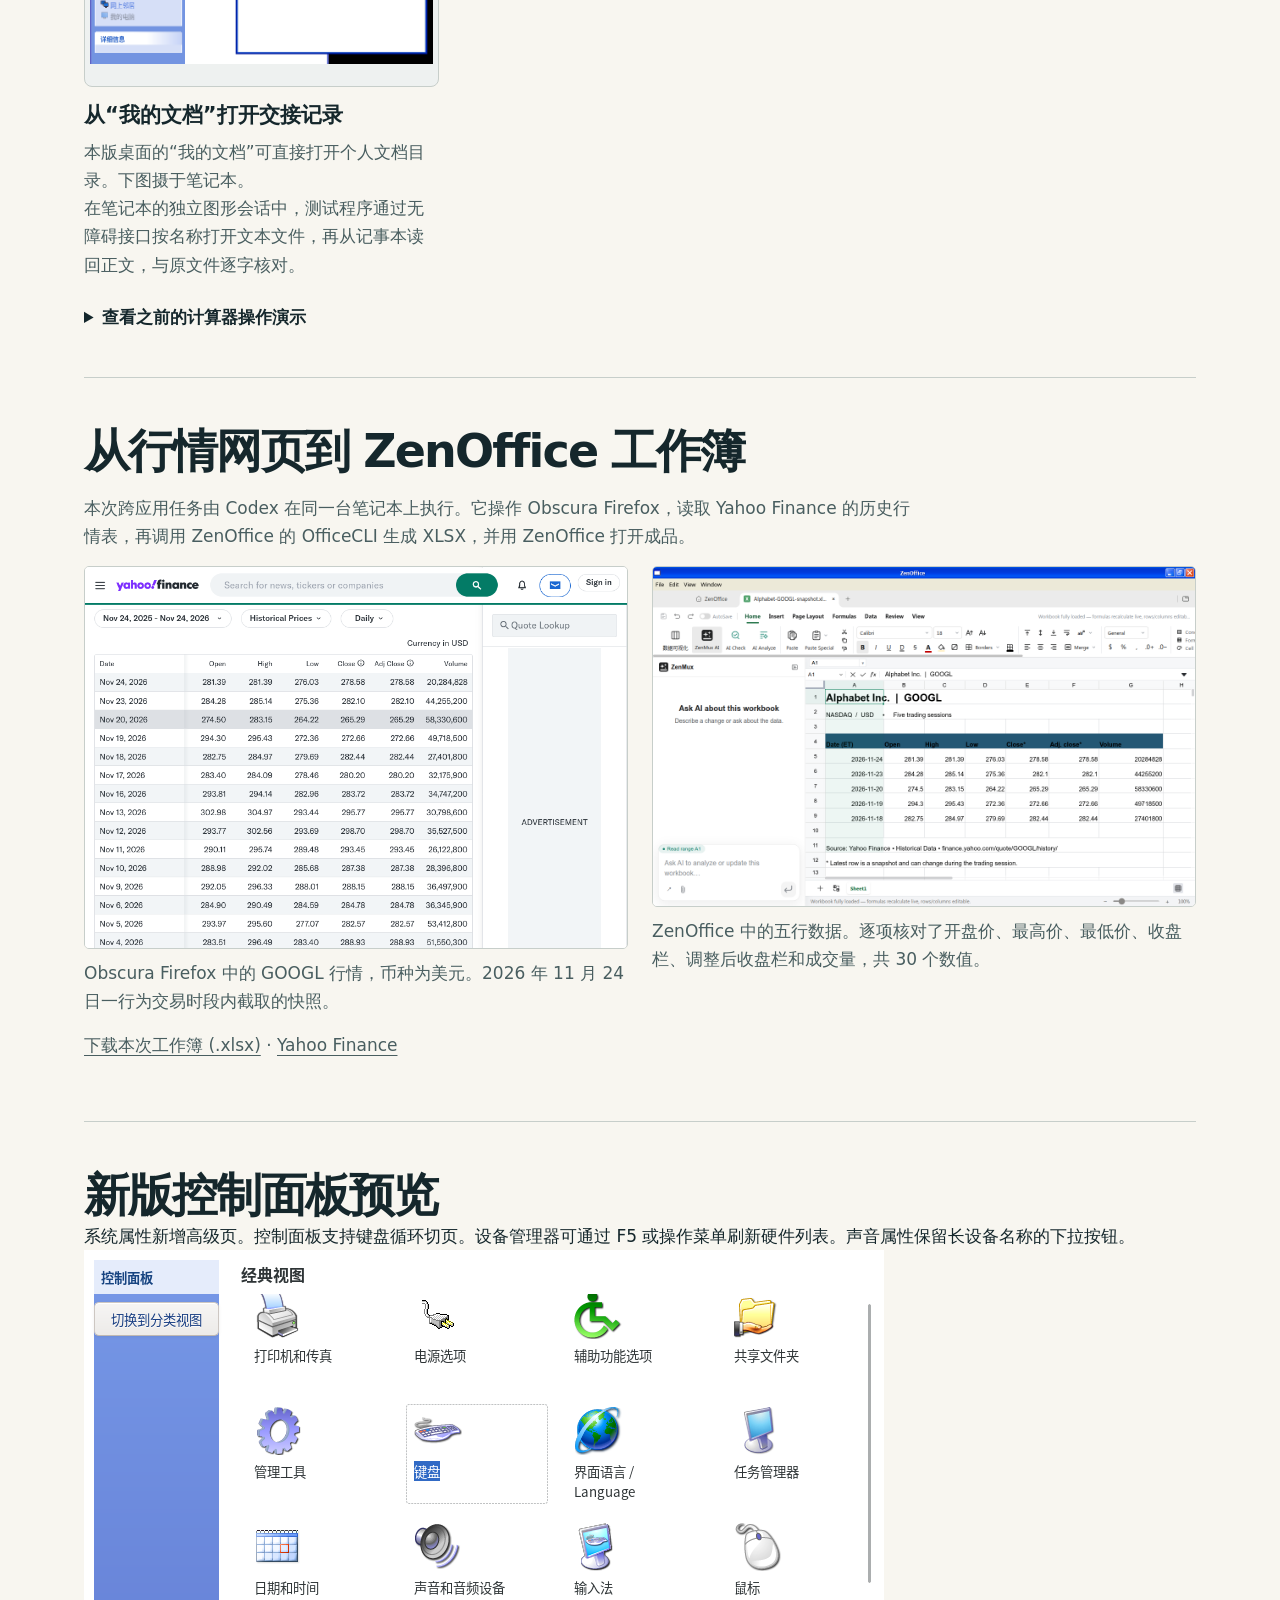
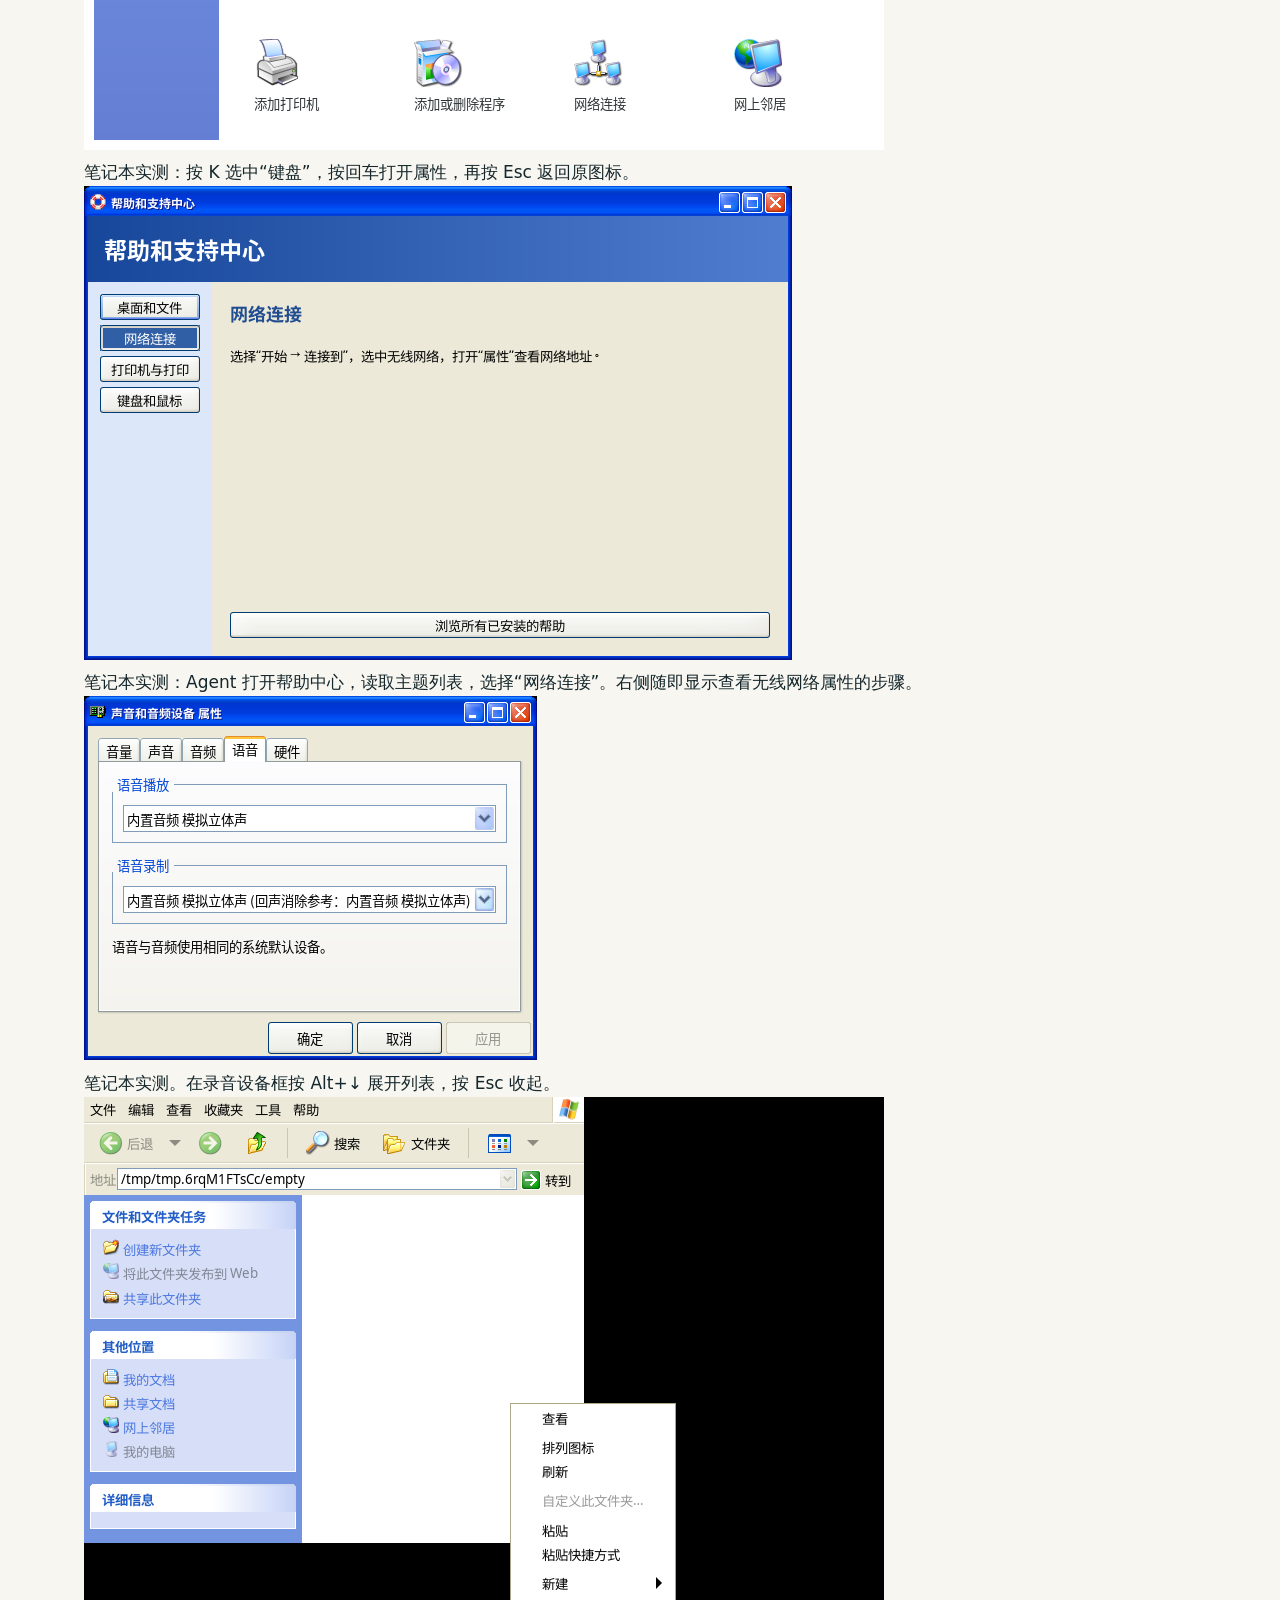
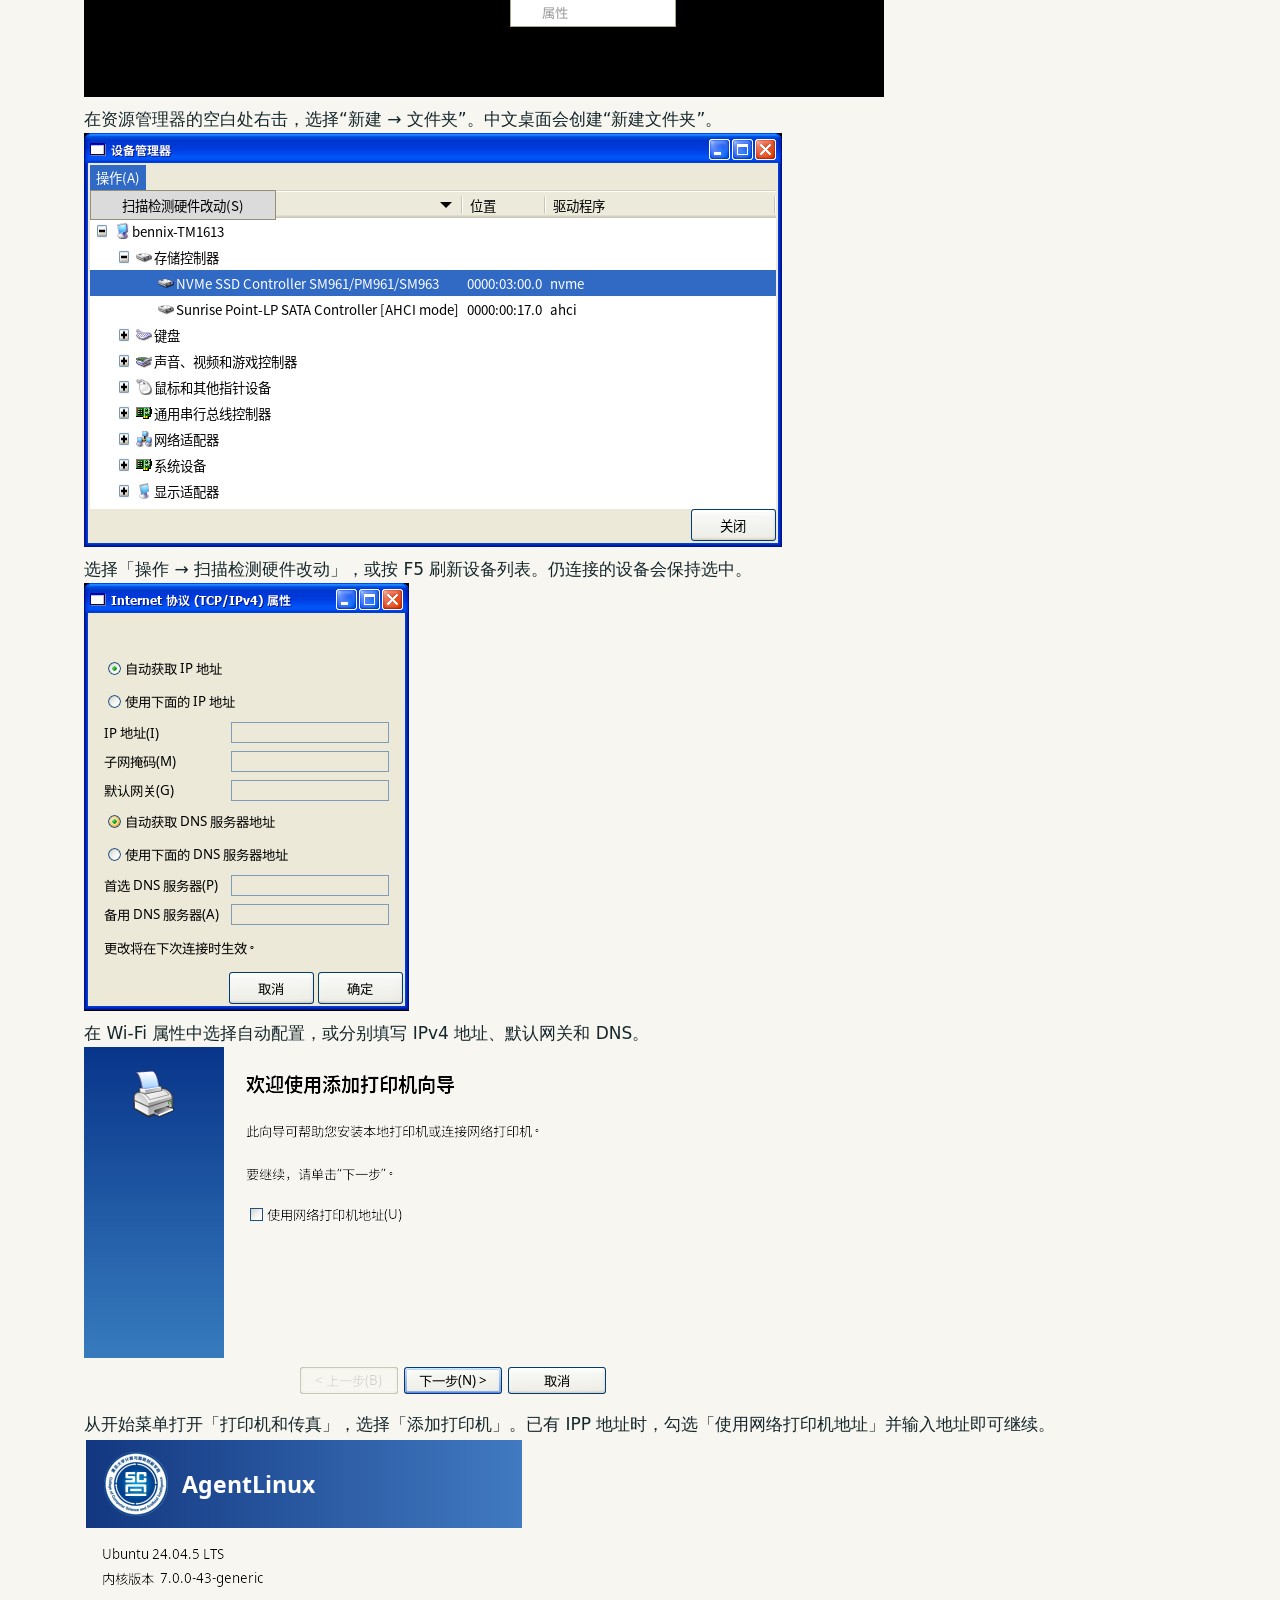
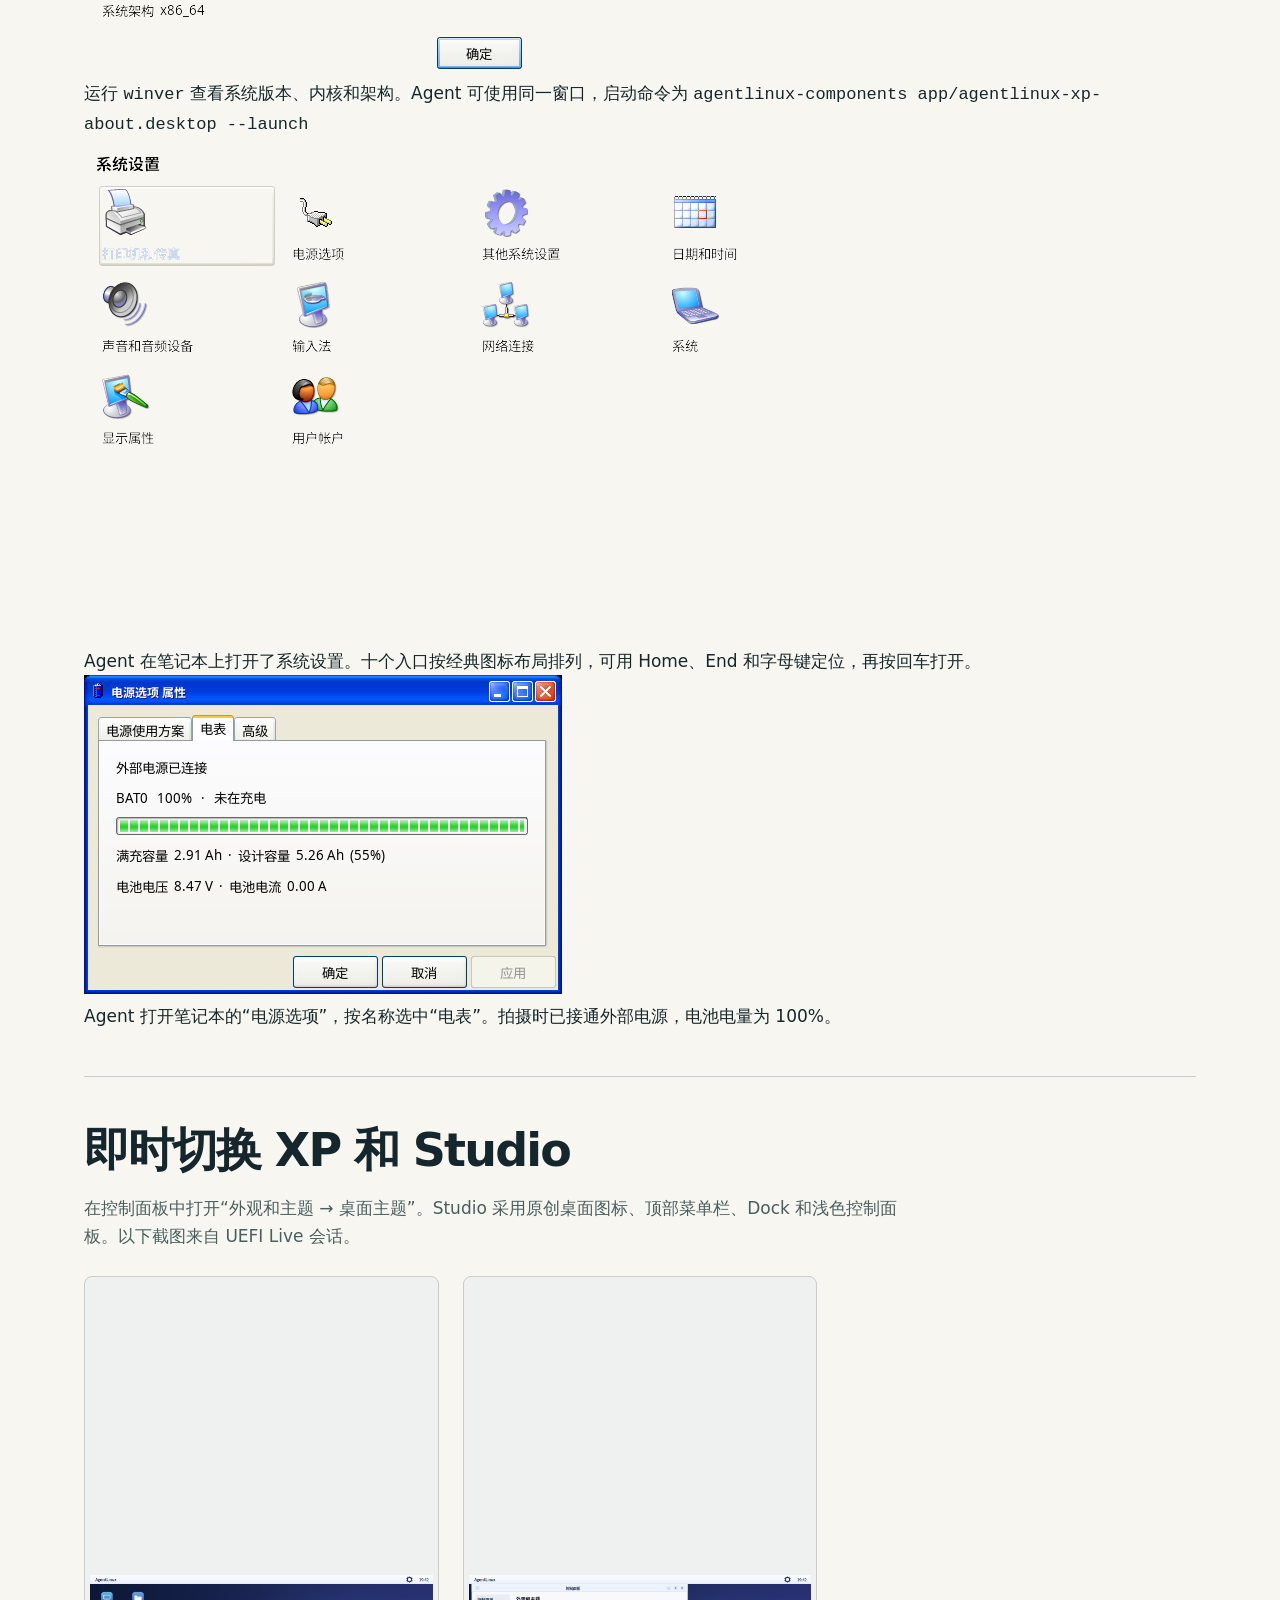
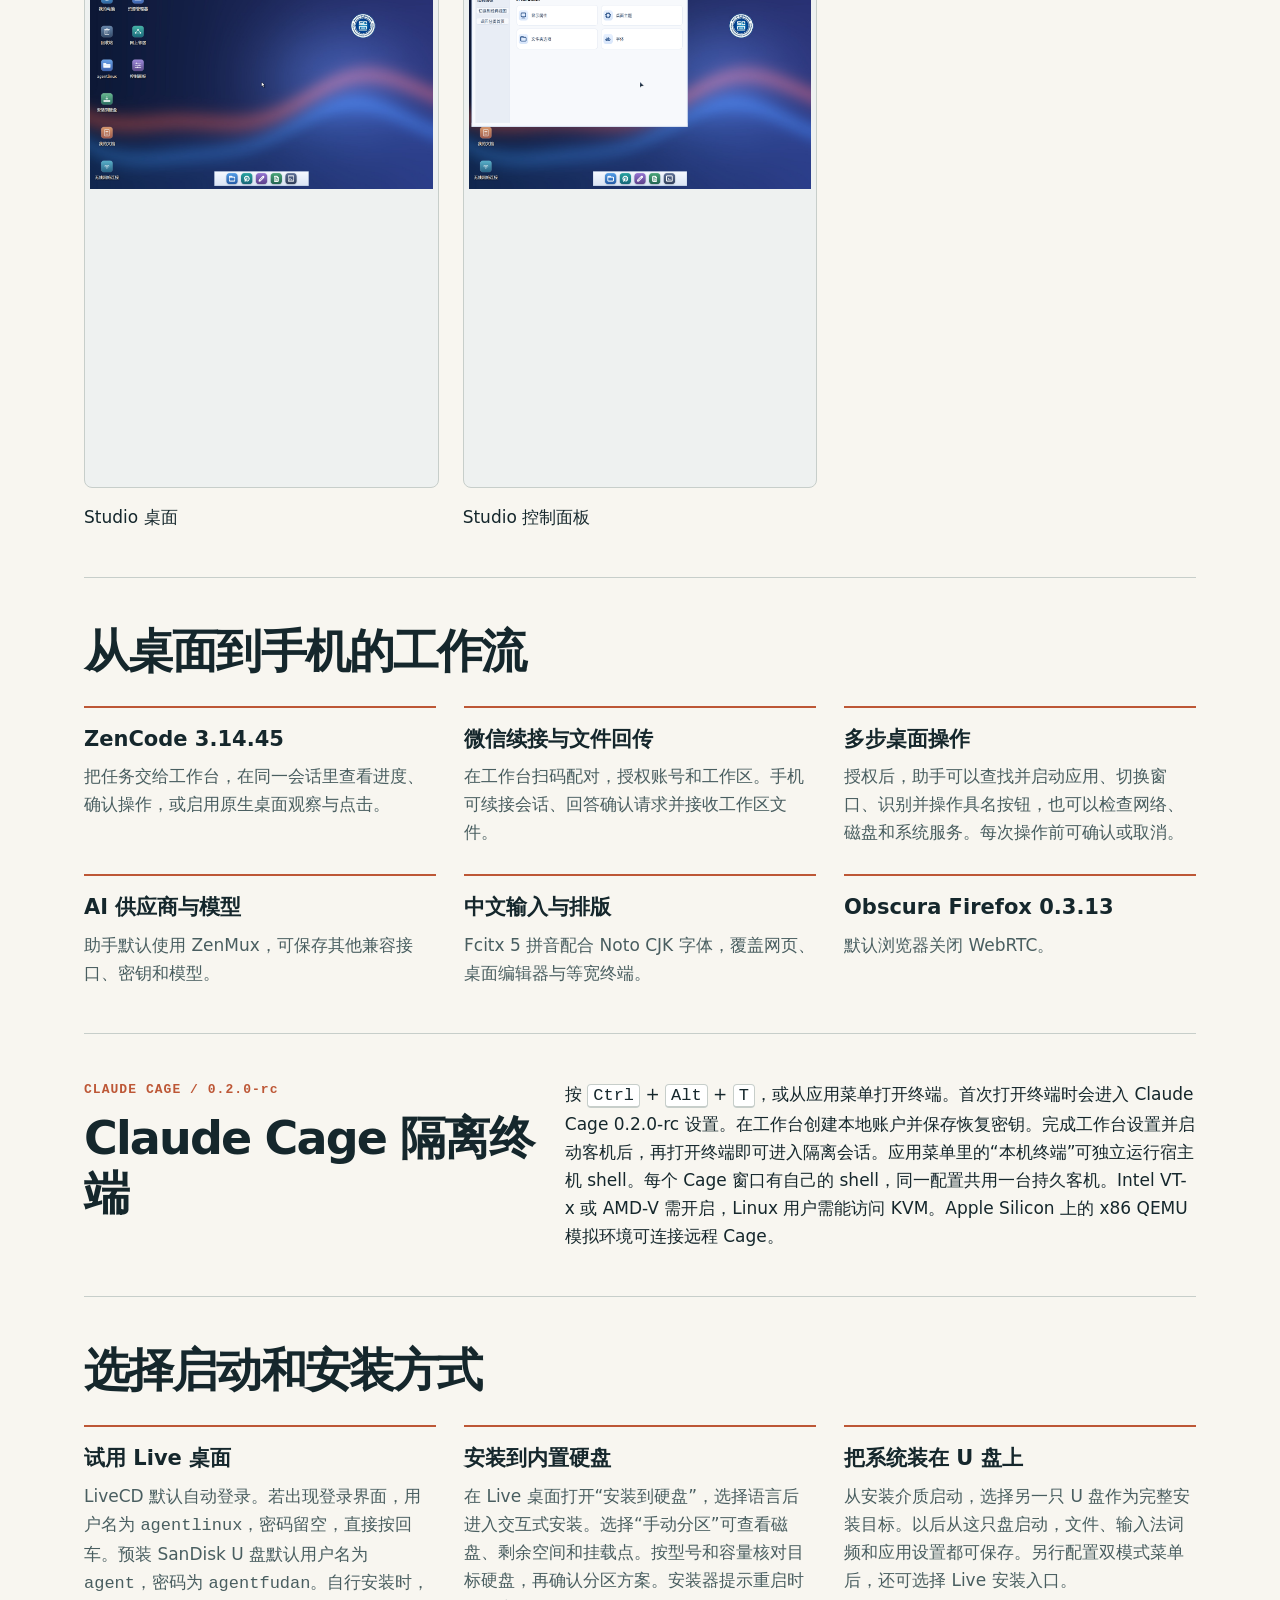
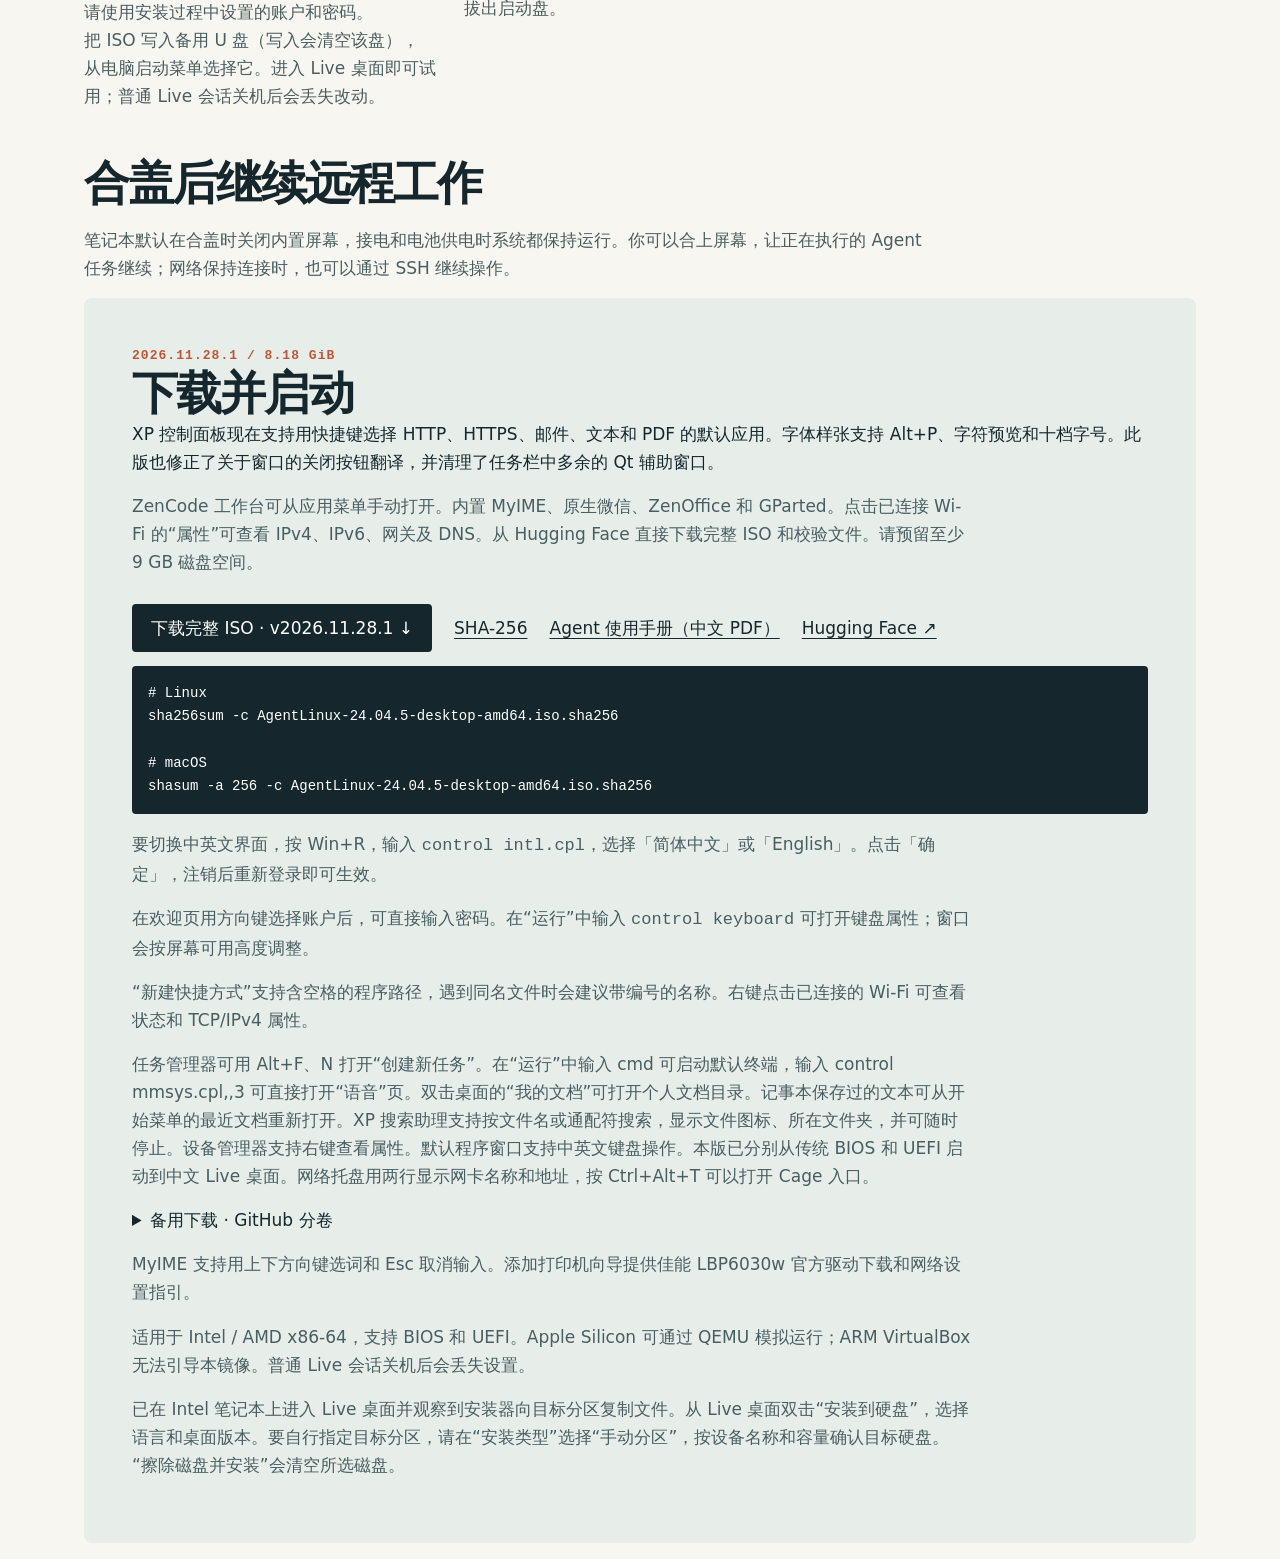
==== commit da6595a4: "Release AgentLinux Studio desktop and updated applications" ====
--- a/docs/index.html
+++ b/docs/index.html
@@ -1,5 +1,5 @@
-<!doctype html><html lang="zh-CN"><meta charset="utf-8"><meta name="viewport" content="width=device-width, initial-scale=1"><title>AgentLinux · 中文 Agent 桌面系统</title><meta name="description" content="在桌面上交给 Agent，在微信里接着做。 Ubuntu Kylin 24.04.5 LTS · ZenCode 3.14.45"><link rel="icon" type="image/png" href="assets/college-emblem.png"><link rel="stylesheet" href="assets/site.css"><header><nav><a class="brand" href="#top"><img src="assets/college-emblem.png" width="56" height="56" alt="复旦大学计算与智能创新学院徽章">AgentLinux</a><div class="navlinks"><a href="#hardware-demo">真机演示</a><a href="#features">功能</a><a href="#download">下载</a><a href="en.html" lang="en">English</a></div></nav></header><main id="top"><section class="hero"><div><p class="meta">UBUNTU KYLIN 24.04.5 LTS / AMD64</p><h1>AgentLinux</h1><p class="lead">在桌面上交给 Agent，在微信里接着做。</p><div class="actions"><a class="button" href="#download">获取 ISO ↓</a><a href="https://github.com/bennix/AgentLinux">GitHub ↗</a></div></div><figure><img src="assets/xp-desktop.jpg" width="800" height="500" style="height:auto" alt="QEMU 中的 AgentLinux 中文桌面，带有绿色开始按钮和蓝色任务栏"><figcaption>移除 ISO 后，从虚拟硬盘独立启动并登录的中文桌面</figcaption></figure></section><section class="section" id="hardware-demo"><h2>桌面 Agent 真机演示</h2><p class="details">Agent 可直接打开显示属性、系统设置、文件夹选项和界面语言。笔记本上的 24 个控制面板入口均已通过中英文启动实测。</p><p class="details">在一台运行 AgentLinux 的 x86-64 笔记本上，分别用中文和英文向 ZenMux 桌面助手下达任务。以下截图来自独立图形会话，点图可查看原图。</p><div class="demo-gallery"><figure><a href="assets/agent/laptop-20261125/zh-inspect.png"><img src="assets/agent/laptop-20261125/zh-inspect.png" loading="lazy" alt="查询内核与打印队列"></a><figcaption><h3>查询内核与打印队列</h3><p>助手调用系统接口，读出 Linux 7.0.0-43-generic 和 x86_64。打印服务返回空列表，助手在回复中说明了这一点。</p></figcaption></figure><figure><a href="assets/agent/laptop-20261125/writer-document-zh.png"><img src="assets/agent/laptop-20261125/writer-document-zh.png" loading="lazy" alt="把检查结果写成交接记录"></a><figcaption><h3>把检查结果写成交接记录</h3><p>在同一段对话中，助手调用 CLI-Anything 生成 Writer 文档。打开文件后，内核、架构和打印队列结果均与实测记录一致。</p><a href="assets/agent/laptop-20261125/Handover-zh.odt" download>下载交接记录 (.odt)</a></figcaption></figure><figure><a href="assets/agent/laptop-20261125/zh-printer-wizard.png"><img src="assets/agent/laptop-20261125/zh-printer-wizard.png" loading="lazy" alt="打开向导并读取窗口控件"></a><figcaption><h3>打开向导并读取窗口控件</h3><p>助手启动添加打印机向导，通过辅助功能接口识别了“使用网络打印机地址”“下一步”和“取消”。</p></figcaption></figure><figure><a href="assets/agent/laptop-20261125/documents-demo-zh_CN.png"><img src="assets/agent/laptop-20261125/documents-demo-zh_CN.png" loading="lazy" alt="从“我的文档”打开交接记录"></a><figcaption><h3>从“我的文档”打开交接记录</h3><p>本版桌面的“我的文档”可直接打开个人文档目录。下图摄于笔记本。</p><p>在笔记本的独立图形会话中，测试程序通过无障碍接口按名称打开文本文件，再从记事本读回正文，与原文件逐字核对。</p></figcaption></figure></div><details class="earlier-demo"><summary>查看之前的计算器操作演示</summary><div class="demo-gallery"><figure><a href="assets/agent/confirm-app.png"><img src="assets/agent/confirm-app.png" loading="lazy" alt="助手读出内核版本和架构，然后请求按桌面 ID 启动 MATE 计算器。"></a><figcaption><h3>查询系统并打开应用</h3><p>助手读出内核版本和架构，然后请求按桌面 ID 启动 MATE 计算器。</p></figcaption></figure><figure><a href="assets/agent/control.png"><img src="assets/agent/control.png" loading="lazy" alt="助手读取计算器的可访问控件。图中是按下数字 6 之前的确认窗口。"></a><figcaption><h3>识别并操作窗口按钮</h3><p>助手读取计算器的可访问控件。图中是按下数字 6 之前的确认窗口。</p></figcaption></figure><figure><a href="assets/agent/calculator.png"><img src="assets/agent/calculator.png" loading="lazy" alt="依次激活 6、乘号、7 和等号后，计算器窗口显示实际结果。"></a><figcaption><h3>在计算器中得到 42</h3><p>依次激活 6、乘号、7 和等号后，计算器窗口显示实际结果。</p></figcaption></figure></div></details></section><section class="section" id="market-demo"><h2>从行情网页到 ZenOffice 工作簿</h2><p class="details">本次跨应用任务由 Codex 在同一台笔记本上执行。它操作 Obscura Firefox，读取 Yahoo Finance 的历史行情表，再调用 ZenOffice 的 OfficeCLI 生成 XLSX，并用 ZenOffice 打开成品。</p><div class="market-demo"><figure><a href="assets/agent/laptop-20261125/browser-history.png"><img src="assets/agent/laptop-20261125/browser-history.png" alt="Obscura Firefox 中的 GOOGL 行情，币种为美元。2026 年 11 月 24 日一行为交易时段内截取的快照。" loading="lazy"></a><figcaption>Obscura Firefox 中的 GOOGL 行情，币种为美元。2026 年 11 月 24 日一行为交易时段内截取的快照。</figcaption></figure><figure><a href="assets/agent/laptop-20261125/sheet.png"><img src="assets/agent/laptop-20261125/sheet.png" alt="ZenOffice 中的五行数据。逐项核对了开盘价、最高价、最低价、收盘栏、调整后收盘栏和成交量，共 30 个数值。" loading="lazy"></a><figcaption>ZenOffice 中的五行数据。逐项核对了开盘价、最高价、最低价、收盘栏、调整后收盘栏和成交量，共 30 个数值。</figcaption></figure></div><p class="details"><a href="assets/agent/laptop-20261125/Alphabet-GOOGL-snapshot.xlsx" download>下载本次工作簿 (.xlsx)</a> · <a href="https://finance.yahoo.com/quote/GOOGL/history/">Yahoo Finance</a></p></section><section class="section" id="xp-preview"><h2>新版控制面板预览</h2><p>系统属性新增高级页。控制面板支持键盘循环切页。设备管理器可通过 F5 或操作菜单刷新硬件列表。声音属性保留长设备名称的下拉按钮。</p><figure><a href="assets/xp-control-panel-zh_CN.png"><img src="assets/xp-control-panel-zh_CN.png" width="800" height="500" style="max-width:100%;height:auto" loading="lazy" alt="笔记本的经典控制面板，键盘图标的名称以蓝色高亮"></a><figcaption>笔记本实测：按 K 选中“键盘”，按回车打开属性，再按 Esc 返回原图标。</figcaption></figure><figure><a href="assets/xp-help-zh_CN.png"><img src="assets/xp-help-zh_CN.png" width="708" height="474" style="max-width:100%;height:auto" alt="Agent 已选中网络连接主题，右侧显示中文操作说明。" loading="lazy"></a><figcaption>笔记本实测：Agent 打开帮助中心，读取主题列表，选择“网络连接”。右侧随即显示查看无线网络属性的步骤。</figcaption></figure><figure><img src="assets/xp-voice-zh_CN.png" width="453" height="364" style="max-width:100%;height:auto" loading="lazy" alt="XP 语音属性中的播放和录音设备选择框"><figcaption>笔记本实测。在录音设备框按 Alt+↓ 展开列表，按 Esc 收起。</figcaption></figure><figure><img src="assets/xp-explorer-zh_CN.png" width="800" height="600" loading="lazy" style="max-width:100%;height:auto" alt="笔记本上资源管理器的中文右键菜单，包含新建、刷新和属性"><figcaption>在资源管理器的空白处右击，选择“新建 → 文件夹”。中文桌面会创建“新建文件夹”。</figcaption></figure><figure><img src="assets/xp-device-scan-zh_CN.png" width="698" height="414" style="max-width:100%;height:auto" loading="lazy" alt="中文设备管理器的操作菜单"><figcaption>选择「操作 → 扫描检测硬件改动」，或按 F5 刷新设备列表。仍连接的设备会保持选中。</figcaption></figure><figure><img src="assets/xp-wifi-zh_CN.png" width="325" height="428" style="max-width:100%;height:auto" loading="lazy" alt="XP 的 IPv4 属性窗口，已选中自动获取 IP 地址和 DNS 服务器地址"><figcaption>在 Wi-Fi 属性中选择自动配置，或分别填写 IPv4 地址、默认网关和 DNS。</figcaption></figure><figure><img src="assets/xp-print-wizard-zh_CN.png" width="530" height="355" style="max-width:100%;height:auto" loading="lazy" alt="中文添加打印机向导，提供网络打印机地址选项"><figcaption>从开始菜单打开「打印机和传真」，选择「添加打印机」。已有 IPP 地址时，勾选「使用网络打印机地址」并输入地址即可继续。</figcaption></figure><figure><img src="assets/xp-about-zh_CN.png" width="440" height="233" loading="lazy" style="max-width:100%;height:auto" alt="笔记本上的关于 AgentLinux 窗口"><figcaption>运行 <code>winver</code> 查看系统版本、内核和架构。Agent 可使用同一窗口，启动命令为 <code>agentlinux-components app/agentlinux-xp-about.desktop --launch</code></figcaption></figure><figure><img src="assets/xp-settings-home-zh_CN.png" width="776" height="500" loading="lazy" style="max-width:100%;height:auto" alt="XP 风格的系统设置首页"><figcaption>Agent 在笔记本上打开了系统设置。十个入口按经典图标布局排列，可用 Home、End 和字母键定位，再按回车打开。</figcaption></figure><figure><img src="assets/xp-meter-zh_CN.png" width="478" height="319" loading="lazy" style="max-width:100%;height:auto" alt="XP 电表显示外部电源已连接"><figcaption>Agent 打开笔记本的“电源选项”，按名称选中“电表”。拍摄时已接通外部电源，电池电量为 100%。</figcaption></figure></section><section id="features" class="section"><h2>从桌面到手机的工作流</h2><div class="grid"><article><h3>ZenCode 3.14.45</h3><p>把任务交给工作台，在同一会话里查看进度、确认操作，或启用原生桌面观察与点击。</p></article><article><h3>微信续接与文件回传</h3><p>在工作台扫码配对，授权账号和工作区。手机可续接会话、回答确认请求并接收工作区文件。</p></article><article><h3>多步桌面操作</h3><p>授权后，助手可以查找并启动应用、切换窗口、识别并操作具名按钮，也可以检查网络、磁盘和系统服务。每次操作前可确认或取消。</p></article><article><h3>AI 供应商与模型</h3><p>助手默认使用 ZenMux，可保存其他兼容接口、密钥和模型。</p></article><article><h3>中文输入与排版</h3><p>Fcitx 5 拼音配合 Noto CJK 字体，覆盖网页、桌面编辑器与等宽终端。</p></article><article><h3>Obscura Firefox 0.3.11</h3><p>默认浏览器关闭 WebRTC。</p></article></div></section><section id="claude-cage" class="section cage"><div><p class="meta">CLAUDE CAGE / 0.2.0-rc</p><h2>Claude Cage 隔离终端</h2></div><p>按 <kbd>Ctrl</kbd> + <kbd>Alt</kbd> + <kbd>T</kbd>，或从应用菜单打开终端。首次打开终端时会进入 Claude Cage 0.2.0-rc 设置。在工作台创建本地账户并保存恢复密钥。完成工作台设置并启动客机后，再打开终端即可进入隔离会话。应用菜单里的“本机终端”可独立运行宿主机 shell。每个 Cage 窗口有自己的 shell，同一配置共用一台持久客机。Intel VT-x 或 AMD-V 需开启，Linux 用户需能访问 KVM。Apple Silicon 上的 x86 QEMU 模拟环境可连接远程 Cage。</p></section><section class="section" id="installation"><h2>选择启动和安装方式</h2><div class="grid"><article><h3>试用 Live 桌面</h3><p>LiveCD 默认自动登录。若出现登录界面，用户名为 <code>agentlinux</code>，密码留空，直接按回车。预装 SanDisk U 盘默认用户名为 <code>agent</code>，密码为 <code>agentfudan</code>。自行安装时，请使用安装过程中设置的账户和密码。</p><p>把 ISO 写入备用 U 盘（写入会清空该盘），从电脑启动菜单选择它。进入 Live 桌面即可试用；普通 Live 会话关机后会丢失改动。</p></article><article><h3>安装到内置硬盘</h3><p>在 Live 桌面打开“安装到硬盘”，选择语言后进入交互式安装。选择“手动分区”可查看磁盘、剩余空间和挂载点。按型号和容量核对目标硬盘，再确认分区方案。安装器提示重启时拔出启动盘。</p></article><article><h3>把系统装在 U 盘上</h3><p>从安装介质启动，选择另一只 U 盘作为完整安装目标。以后从这只盘启动，文件、输入法词频和应用设置都可保存。另行配置双模式菜单后，还可选择 Live 安装入口。</p></article></div></section><section><h2>合盖后继续远程工作</h2><p class="details">笔记本默认在合盖时关闭内置屏幕，接电和电池供电时系统都保持运行。你可以合上屏幕，让正在执行的 Agent 任务继续；网络保持连接时，也可以通过 SSH 继续操作。</p></section><section class="download" id="download"><p class="meta">2026.11.27.6 / 8.18 GiB</p><h2>下载并启动</h2><p>XP 控制面板现在支持用快捷键选择 HTTP、HTTPS、邮件、文本和 PDF 的默认应用。字体样张支持 Alt+P、字符预览和十档字号。此版也修正了关于窗口的关闭按钮翻译，并清理了任务栏中多余的 Qt 辅助窗口。</p><p class="details">ZenCode 工作台可从应用菜单手动打开。内置 MyIME、原生微信、ZenOffice 和 GParted。点击已连接 Wi-Fi 的“属性”可查看 IPv4、IPv6、网关及 DNS。从 Hugging Face 直接下载完整 ISO 和校验文件。请预留至少 9 GB 磁盘空间。</p><div class="actions"><a class="button" href="https://huggingface.co/datasets/Bennixzp2024/AgentLinux/resolve/v2026.11.27.6/AgentLinux-24.04.5-desktop-amd64.iso?download=true">下载完整 ISO · v2026.11.27.6 ↓</a><a href="https://huggingface.co/datasets/Bennixzp2024/AgentLinux/resolve/v2026.11.27.6/AgentLinux-24.04.5-desktop-amd64.iso.sha256?download=true">SHA-256</a><a href="manual/agent-guide.pdf" hreflang="zh-CN">Agent 使用手册（中文 PDF）</a><a href="https://huggingface.co/datasets/Bennixzp2024/AgentLinux">Hugging Face ↗</a></div><pre># Linux
+<!doctype html><html lang="zh-CN"><meta charset="utf-8"><meta name="viewport" content="width=device-width, initial-scale=1"><title>AgentLinux · 中文 Agent 桌面系统</title><meta name="description" content="在桌面上交给 Agent，在微信里接着做。 Ubuntu Kylin 24.04.5 LTS · ZenCode 3.14.45"><link rel="icon" type="image/png" href="assets/college-emblem.png"><link rel="stylesheet" href="assets/site.css"><header><nav><a class="brand" href="#top"><img src="assets/college-emblem.png" width="56" height="56" alt="复旦大学计算与智能创新学院徽章">AgentLinux</a><div class="navlinks"><a href="#hardware-demo">真机演示</a><a href="#features">功能</a><a href="#download">下载</a><a href="en.html" lang="en">English</a></div></nav></header><main id="top"><section class="hero"><div><p class="meta">UBUNTU KYLIN 24.04.5 LTS / AMD64</p><h1>AgentLinux</h1><p class="lead">在桌面上交给 Agent，在微信里接着做。</p><div class="actions"><a class="button" href="#download">获取 ISO ↓</a><a href="https://github.com/bennix/AgentLinux">GitHub ↗</a></div></div><figure><img src="assets/xp-desktop.jpg" width="800" height="500" style="height:auto" alt="QEMU 中的 AgentLinux 中文桌面，带有绿色开始按钮和蓝色任务栏"><figcaption>移除 ISO 后，从虚拟硬盘独立启动并登录的中文桌面</figcaption></figure></section><section class="section" id="hardware-demo"><h2>桌面 Agent 真机演示</h2><p class="details">Agent 可直接打开显示属性、系统设置、文件夹选项和界面语言。笔记本上的 24 个控制面板入口均已通过中英文启动实测。</p><p class="details">在一台运行 AgentLinux 的 x86-64 笔记本上，分别用中文和英文向 ZenMux 桌面助手下达任务。以下截图来自独立图形会话，点图可查看原图。</p><div class="demo-gallery"><figure><a href="assets/agent/laptop-20261125/zh-inspect.png"><img src="assets/agent/laptop-20261125/zh-inspect.png" loading="lazy" alt="查询内核与打印队列"></a><figcaption><h3>查询内核与打印队列</h3><p>助手调用系统接口，读出 Linux 7.0.0-43-generic 和 x86_64。打印服务返回空列表，助手在回复中说明了这一点。</p></figcaption></figure><figure><a href="assets/agent/laptop-20261125/writer-document-zh.png"><img src="assets/agent/laptop-20261125/writer-document-zh.png" loading="lazy" alt="把检查结果写成交接记录"></a><figcaption><h3>把检查结果写成交接记录</h3><p>在同一段对话中，助手调用 CLI-Anything 生成 Writer 文档。打开文件后，内核、架构和打印队列结果均与实测记录一致。</p><a href="assets/agent/laptop-20261125/Handover-zh.odt" download>下载交接记录 (.odt)</a></figcaption></figure><figure><a href="assets/agent/laptop-20261125/zh-printer-wizard.png"><img src="assets/agent/laptop-20261125/zh-printer-wizard.png" loading="lazy" alt="打开向导并读取窗口控件"></a><figcaption><h3>打开向导并读取窗口控件</h3><p>助手启动添加打印机向导，通过辅助功能接口识别了“使用网络打印机地址”“下一步”和“取消”。</p></figcaption></figure><figure><a href="assets/agent/laptop-20261125/documents-demo-zh_CN.png"><img src="assets/agent/laptop-20261125/documents-demo-zh_CN.png" loading="lazy" alt="从“我的文档”打开交接记录"></a><figcaption><h3>从“我的文档”打开交接记录</h3><p>本版桌面的“我的文档”可直接打开个人文档目录。下图摄于笔记本。</p><p>在笔记本的独立图形会话中，测试程序通过无障碍接口按名称打开文本文件，再从记事本读回正文，与原文件逐字核对。</p></figcaption></figure></div><details class="earlier-demo"><summary>查看之前的计算器操作演示</summary><div class="demo-gallery"><figure><a href="assets/agent/confirm-app.png"><img src="assets/agent/confirm-app.png" loading="lazy" alt="助手读出内核版本和架构，然后请求按桌面 ID 启动 MATE 计算器。"></a><figcaption><h3>查询系统并打开应用</h3><p>助手读出内核版本和架构，然后请求按桌面 ID 启动 MATE 计算器。</p></figcaption></figure><figure><a href="assets/agent/control.png"><img src="assets/agent/control.png" loading="lazy" alt="助手读取计算器的可访问控件。图中是按下数字 6 之前的确认窗口。"></a><figcaption><h3>识别并操作窗口按钮</h3><p>助手读取计算器的可访问控件。图中是按下数字 6 之前的确认窗口。</p></figcaption></figure><figure><a href="assets/agent/calculator.png"><img src="assets/agent/calculator.png" loading="lazy" alt="依次激活 6、乘号、7 和等号后，计算器窗口显示实际结果。"></a><figcaption><h3>在计算器中得到 42</h3><p>依次激活 6、乘号、7 和等号后，计算器窗口显示实际结果。</p></figcaption></figure></div></details></section><section class="section" id="market-demo"><h2>从行情网页到 ZenOffice 工作簿</h2><p class="details">本次跨应用任务由 Codex 在同一台笔记本上执行。它操作 Obscura Firefox，读取 Yahoo Finance 的历史行情表，再调用 ZenOffice 的 OfficeCLI 生成 XLSX，并用 ZenOffice 打开成品。</p><div class="market-demo"><figure><a href="assets/agent/laptop-20261125/browser-history.png"><img src="assets/agent/laptop-20261125/browser-history.png" alt="Obscura Firefox 中的 GOOGL 行情，币种为美元。2026 年 11 月 24 日一行为交易时段内截取的快照。" loading="lazy"></a><figcaption>Obscura Firefox 中的 GOOGL 行情，币种为美元。2026 年 11 月 24 日一行为交易时段内截取的快照。</figcaption></figure><figure><a href="assets/agent/laptop-20261125/sheet.png"><img src="assets/agent/laptop-20261125/sheet.png" alt="ZenOffice 中的五行数据。逐项核对了开盘价、最高价、最低价、收盘栏、调整后收盘栏和成交量，共 30 个数值。" loading="lazy"></a><figcaption>ZenOffice 中的五行数据。逐项核对了开盘价、最高价、最低价、收盘栏、调整后收盘栏和成交量，共 30 个数值。</figcaption></figure></div><p class="details"><a href="assets/agent/laptop-20261125/Alphabet-GOOGL-snapshot.xlsx" download>下载本次工作簿 (.xlsx)</a> · <a href="https://finance.yahoo.com/quote/GOOGL/history/">Yahoo Finance</a></p></section><section class="section" id="xp-preview"><h2>新版控制面板预览</h2><p>系统属性新增高级页。控制面板支持键盘循环切页。设备管理器可通过 F5 或操作菜单刷新硬件列表。声音属性保留长设备名称的下拉按钮。</p><figure><a href="assets/xp-control-panel-zh_CN.png"><img src="assets/xp-control-panel-zh_CN.png" width="800" height="500" style="max-width:100%;height:auto" loading="lazy" alt="笔记本的经典控制面板，键盘图标的名称以蓝色高亮"></a><figcaption>笔记本实测：按 K 选中“键盘”，按回车打开属性，再按 Esc 返回原图标。</figcaption></figure><figure><a href="assets/xp-help-zh_CN.png"><img src="assets/xp-help-zh_CN.png" width="708" height="474" style="max-width:100%;height:auto" alt="Agent 已选中网络连接主题，右侧显示中文操作说明。" loading="lazy"></a><figcaption>笔记本实测：Agent 打开帮助中心，读取主题列表，选择“网络连接”。右侧随即显示查看无线网络属性的步骤。</figcaption></figure><figure><img src="assets/xp-voice-zh_CN.png" width="453" height="364" style="max-width:100%;height:auto" loading="lazy" alt="XP 语音属性中的播放和录音设备选择框"><figcaption>笔记本实测。在录音设备框按 Alt+↓ 展开列表，按 Esc 收起。</figcaption></figure><figure><img src="assets/xp-explorer-zh_CN.png" width="800" height="600" loading="lazy" style="max-width:100%;height:auto" alt="笔记本上资源管理器的中文右键菜单，包含新建、刷新和属性"><figcaption>在资源管理器的空白处右击，选择“新建 → 文件夹”。中文桌面会创建“新建文件夹”。</figcaption></figure><figure><img src="assets/xp-device-scan-zh_CN.png" width="698" height="414" style="max-width:100%;height:auto" loading="lazy" alt="中文设备管理器的操作菜单"><figcaption>选择「操作 → 扫描检测硬件改动」，或按 F5 刷新设备列表。仍连接的设备会保持选中。</figcaption></figure><figure><img src="assets/xp-wifi-zh_CN.png" width="325" height="428" style="max-width:100%;height:auto" loading="lazy" alt="XP 的 IPv4 属性窗口，已选中自动获取 IP 地址和 DNS 服务器地址"><figcaption>在 Wi-Fi 属性中选择自动配置，或分别填写 IPv4 地址、默认网关和 DNS。</figcaption></figure><figure><img src="assets/xp-print-wizard-zh_CN.png" width="530" height="355" style="max-width:100%;height:auto" loading="lazy" alt="中文添加打印机向导，提供网络打印机地址选项"><figcaption>从开始菜单打开「打印机和传真」，选择「添加打印机」。已有 IPP 地址时，勾选「使用网络打印机地址」并输入地址即可继续。</figcaption></figure><figure><img src="assets/xp-about-zh_CN.png" width="440" height="233" loading="lazy" style="max-width:100%;height:auto" alt="笔记本上的关于 AgentLinux 窗口"><figcaption>运行 <code>winver</code> 查看系统版本、内核和架构。Agent 可使用同一窗口，启动命令为 <code>agentlinux-components app/agentlinux-xp-about.desktop --launch</code></figcaption></figure><figure><img src="assets/xp-settings-home-zh_CN.png" width="776" height="500" loading="lazy" style="max-width:100%;height:auto" alt="XP 风格的系统设置首页"><figcaption>Agent 在笔记本上打开了系统设置。十个入口按经典图标布局排列，可用 Home、End 和字母键定位，再按回车打开。</figcaption></figure><figure><img src="assets/xp-meter-zh_CN.png" width="478" height="319" loading="lazy" style="max-width:100%;height:auto" alt="XP 电表显示外部电源已连接"><figcaption>Agent 打开笔记本的“电源选项”，按名称选中“电表”。拍摄时已接通外部电源，电池电量为 100%。</figcaption></figure></section><section id="studio" class="section"><h2>即时切换 XP 和 Studio</h2><p class="details">在控制面板中打开“外观和主题 → 桌面主题”。Studio 采用原创桌面图标、顶部菜单栏、Dock 和浅色控制面板。以下截图来自 UEFI Live 会话。</p><div class="demo-gallery"><figure><a href="assets/studio-desktop.png"><img src="assets/studio-desktop.png" width="1280" height="800" loading="lazy" alt="Studio 桌面"></a><figcaption>Studio 桌面</figcaption></figure><figure><a href="assets/studio-control-panel.png"><img src="assets/studio-control-panel.png" width="1280" height="800" loading="lazy" alt="Studio 控制面板"></a><figcaption>Studio 控制面板</figcaption></figure></div></section><section id="features" class="section"><h2>从桌面到手机的工作流</h2><div class="grid"><article><h3>ZenCode 3.14.45</h3><p>把任务交给工作台，在同一会话里查看进度、确认操作，或启用原生桌面观察与点击。</p></article><article><h3>微信续接与文件回传</h3><p>在工作台扫码配对，授权账号和工作区。手机可续接会话、回答确认请求并接收工作区文件。</p></article><article><h3>多步桌面操作</h3><p>授权后，助手可以查找并启动应用、切换窗口、识别并操作具名按钮，也可以检查网络、磁盘和系统服务。每次操作前可确认或取消。</p></article><article><h3>AI 供应商与模型</h3><p>助手默认使用 ZenMux，可保存其他兼容接口、密钥和模型。</p></article><article><h3>中文输入与排版</h3><p>Fcitx 5 拼音配合 Noto CJK 字体，覆盖网页、桌面编辑器与等宽终端。</p></article><article><h3>Obscura Firefox 0.3.13</h3><p>默认浏览器关闭 WebRTC。</p></article></div></section><section id="claude-cage" class="section cage"><div><p class="meta">CLAUDE CAGE / 0.2.0-rc</p><h2>Claude Cage 隔离终端</h2></div><p>按 <kbd>Ctrl</kbd> + <kbd>Alt</kbd> + <kbd>T</kbd>，或从应用菜单打开终端。首次打开终端时会进入 Claude Cage 0.2.0-rc 设置。在工作台创建本地账户并保存恢复密钥。完成工作台设置并启动客机后，再打开终端即可进入隔离会话。应用菜单里的“本机终端”可独立运行宿主机 shell。每个 Cage 窗口有自己的 shell，同一配置共用一台持久客机。Intel VT-x 或 AMD-V 需开启，Linux 用户需能访问 KVM。Apple Silicon 上的 x86 QEMU 模拟环境可连接远程 Cage。</p></section><section class="section" id="installation"><h2>选择启动和安装方式</h2><div class="grid"><article><h3>试用 Live 桌面</h3><p>LiveCD 默认自动登录。若出现登录界面，用户名为 <code>agentlinux</code>，密码留空，直接按回车。预装 SanDisk U 盘默认用户名为 <code>agent</code>，密码为 <code>agentfudan</code>。自行安装时，请使用安装过程中设置的账户和密码。</p><p>把 ISO 写入备用 U 盘（写入会清空该盘），从电脑启动菜单选择它。进入 Live 桌面即可试用；普通 Live 会话关机后会丢失改动。</p></article><article><h3>安装到内置硬盘</h3><p>在 Live 桌面打开“安装到硬盘”，选择语言后进入交互式安装。选择“手动分区”可查看磁盘、剩余空间和挂载点。按型号和容量核对目标硬盘，再确认分区方案。安装器提示重启时拔出启动盘。</p></article><article><h3>把系统装在 U 盘上</h3><p>从安装介质启动，选择另一只 U 盘作为完整安装目标。以后从这只盘启动，文件、输入法词频和应用设置都可保存。另行配置双模式菜单后，还可选择 Live 安装入口。</p></article></div></section><section><h2>合盖后继续远程工作</h2><p class="details">笔记本默认在合盖时关闭内置屏幕，接电和电池供电时系统都保持运行。你可以合上屏幕，让正在执行的 Agent 任务继续；网络保持连接时，也可以通过 SSH 继续操作。</p></section><section class="download" id="download"><p class="meta">2026.11.28.1 / 8.18 GiB</p><h2>下载并启动</h2><p>XP 控制面板现在支持用快捷键选择 HTTP、HTTPS、邮件、文本和 PDF 的默认应用。字体样张支持 Alt+P、字符预览和十档字号。此版也修正了关于窗口的关闭按钮翻译，并清理了任务栏中多余的 Qt 辅助窗口。</p><p class="details">ZenCode 工作台可从应用菜单手动打开。内置 MyIME、原生微信、ZenOffice 和 GParted。点击已连接 Wi-Fi 的“属性”可查看 IPv4、IPv6、网关及 DNS。从 Hugging Face 直接下载完整 ISO 和校验文件。请预留至少 9 GB 磁盘空间。</p><div class="actions"><a class="button" href="https://huggingface.co/datasets/Bennixzp2024/AgentLinux/resolve/v2026.11.28.1/AgentLinux-24.04.5-desktop-amd64.iso?download=true">下载完整 ISO · v2026.11.28.1 ↓</a><a href="https://huggingface.co/datasets/Bennixzp2024/AgentLinux/resolve/v2026.11.28.1/AgentLinux-24.04.5-desktop-amd64.iso.sha256?download=true">SHA-256</a><a href="manual/agent-guide.pdf" hreflang="zh-CN">Agent 使用手册（中文 PDF）</a><a href="https://huggingface.co/datasets/Bennixzp2024/AgentLinux">Hugging Face ↗</a></div><pre># Linux
 sha256sum -c AgentLinux-24.04.5-desktop-amd64.iso.sha256
 
 # macOS
-shasum -a 256 -c AgentLinux-24.04.5-desktop-amd64.iso.sha256</pre><p class="details">要切换中英文界面，按 Win+R，输入 <code>control intl.cpl</code>，选择「简体中文」或「English」。点击「确定」，注销后重新登录即可生效。</p><p class="details">在欢迎页用方向键选择账户后，可直接输入密码。在“运行”中输入 <code>control keyboard</code> 可打开键盘属性；窗口会按屏幕可用高度调整。</p><p class="details">“新建快捷方式”支持含空格的程序路径，遇到同名文件时会建议带编号的名称。右键点击已连接的 Wi-Fi 可查看状态和 TCP/IPv4 属性。</p><p class="details">任务管理器可用 Alt+F、N 打开“创建新任务”。在“运行”中输入 cmd 可启动默认终端，输入 control mmsys.cpl,,3 可直接打开“语音”页。双击桌面的“我的文档”可打开个人文档目录。记事本保存过的文本可从开始菜单的最近文档重新打开。XP 搜索助理支持按文件名或通配符搜索，显示文件图标、所在文件夹，并可随时停止。设备管理器支持右键查看属性。默认程序窗口支持中英文键盘操作。本版已分别从传统 BIOS 和 UEFI 启动到中文 Live 桌面。网络托盘用两行显示网卡名称和地址，按 Ctrl+Alt+T 可以打开 Cage 入口。</p><details><summary>备用下载 · GitHub 分卷</summary><p class="details">下载合并脚本并运行，它会续传、合并和校验全部 33 卷。</p><div class="actions"><a href="https://github.com/bennix/AgentLinux/releases/download/v2026.11.27.6/download-iso.py">下载合并脚本</a><a href="https://github.com/bennix/AgentLinux/releases/tag/v2026.11.27.6">全部分卷 ↗</a></div><pre>python3 download-iso.py</pre></details><p class="details">MyIME 支持用上下方向键选词和 Esc 取消输入。添加打印机向导提供佳能 LBP6030w 官方驱动下载和网络设置指引。</p><p class="details">适用于 Intel / AMD x86-64，支持 BIOS 和 UEFI。Apple Silicon 可通过 QEMU 模拟运行；ARM VirtualBox 无法引导本镜像。普通 Live 会话关机后会丢失设置。</p><p class="details">已在 Intel 笔记本上进入 Live 桌面并观察到安装器向目标分区复制文件。从 Live 桌面双击“安装到硬盘”，选择语言和桌面版本。要自行指定目标分区，请在“安装类型”选择“手动分区”，按设备名称和容量确认目标硬盘。“擦除磁盘并安装”会清空所选磁盘。</p></section></main></html>+shasum -a 256 -c AgentLinux-24.04.5-desktop-amd64.iso.sha256</pre><p class="details">要切换中英文界面，按 Win+R，输入 <code>control intl.cpl</code>，选择「简体中文」或「English」。点击「确定」，注销后重新登录即可生效。</p><p class="details">在欢迎页用方向键选择账户后，可直接输入密码。在“运行”中输入 <code>control keyboard</code> 可打开键盘属性；窗口会按屏幕可用高度调整。</p><p class="details">“新建快捷方式”支持含空格的程序路径，遇到同名文件时会建议带编号的名称。右键点击已连接的 Wi-Fi 可查看状态和 TCP/IPv4 属性。</p><p class="details">任务管理器可用 Alt+F、N 打开“创建新任务”。在“运行”中输入 cmd 可启动默认终端，输入 control mmsys.cpl,,3 可直接打开“语音”页。双击桌面的“我的文档”可打开个人文档目录。记事本保存过的文本可从开始菜单的最近文档重新打开。XP 搜索助理支持按文件名或通配符搜索，显示文件图标、所在文件夹，并可随时停止。设备管理器支持右键查看属性。默认程序窗口支持中英文键盘操作。本版已分别从传统 BIOS 和 UEFI 启动到中文 Live 桌面。网络托盘用两行显示网卡名称和地址，按 Ctrl+Alt+T 可以打开 Cage 入口。</p><details><summary>备用下载 · GitHub 分卷</summary><p class="details">下载合并脚本并运行，它会续传、合并和校验全部 33 卷。</p><div class="actions"><a href="https://github.com/bennix/AgentLinux/releases/download/v2026.11.28.1/download-iso.py">下载合并脚本</a><a href="https://github.com/bennix/AgentLinux/releases/tag/v2026.11.28.1">全部分卷 ↗</a></div><pre>python3 download-iso.py</pre></details><p class="details">MyIME 支持用上下方向键选词和 Esc 取消输入。添加打印机向导提供佳能 LBP6030w 官方驱动下载和网络设置指引。</p><p class="details">适用于 Intel / AMD x86-64，支持 BIOS 和 UEFI。Apple Silicon 可通过 QEMU 模拟运行；ARM VirtualBox 无法引导本镜像。普通 Live 会话关机后会丢失设置。</p><p class="details">已在 Intel 笔记本上进入 Live 桌面并观察到安装器向目标分区复制文件。从 Live 桌面双击“安装到硬盘”，选择语言和桌面版本。要自行指定目标分区，请在“安装类型”选择“手动分区”，按设备名称和容量确认目标硬盘。“擦除磁盘并安装”会清空所选磁盘。</p></section></main></html>
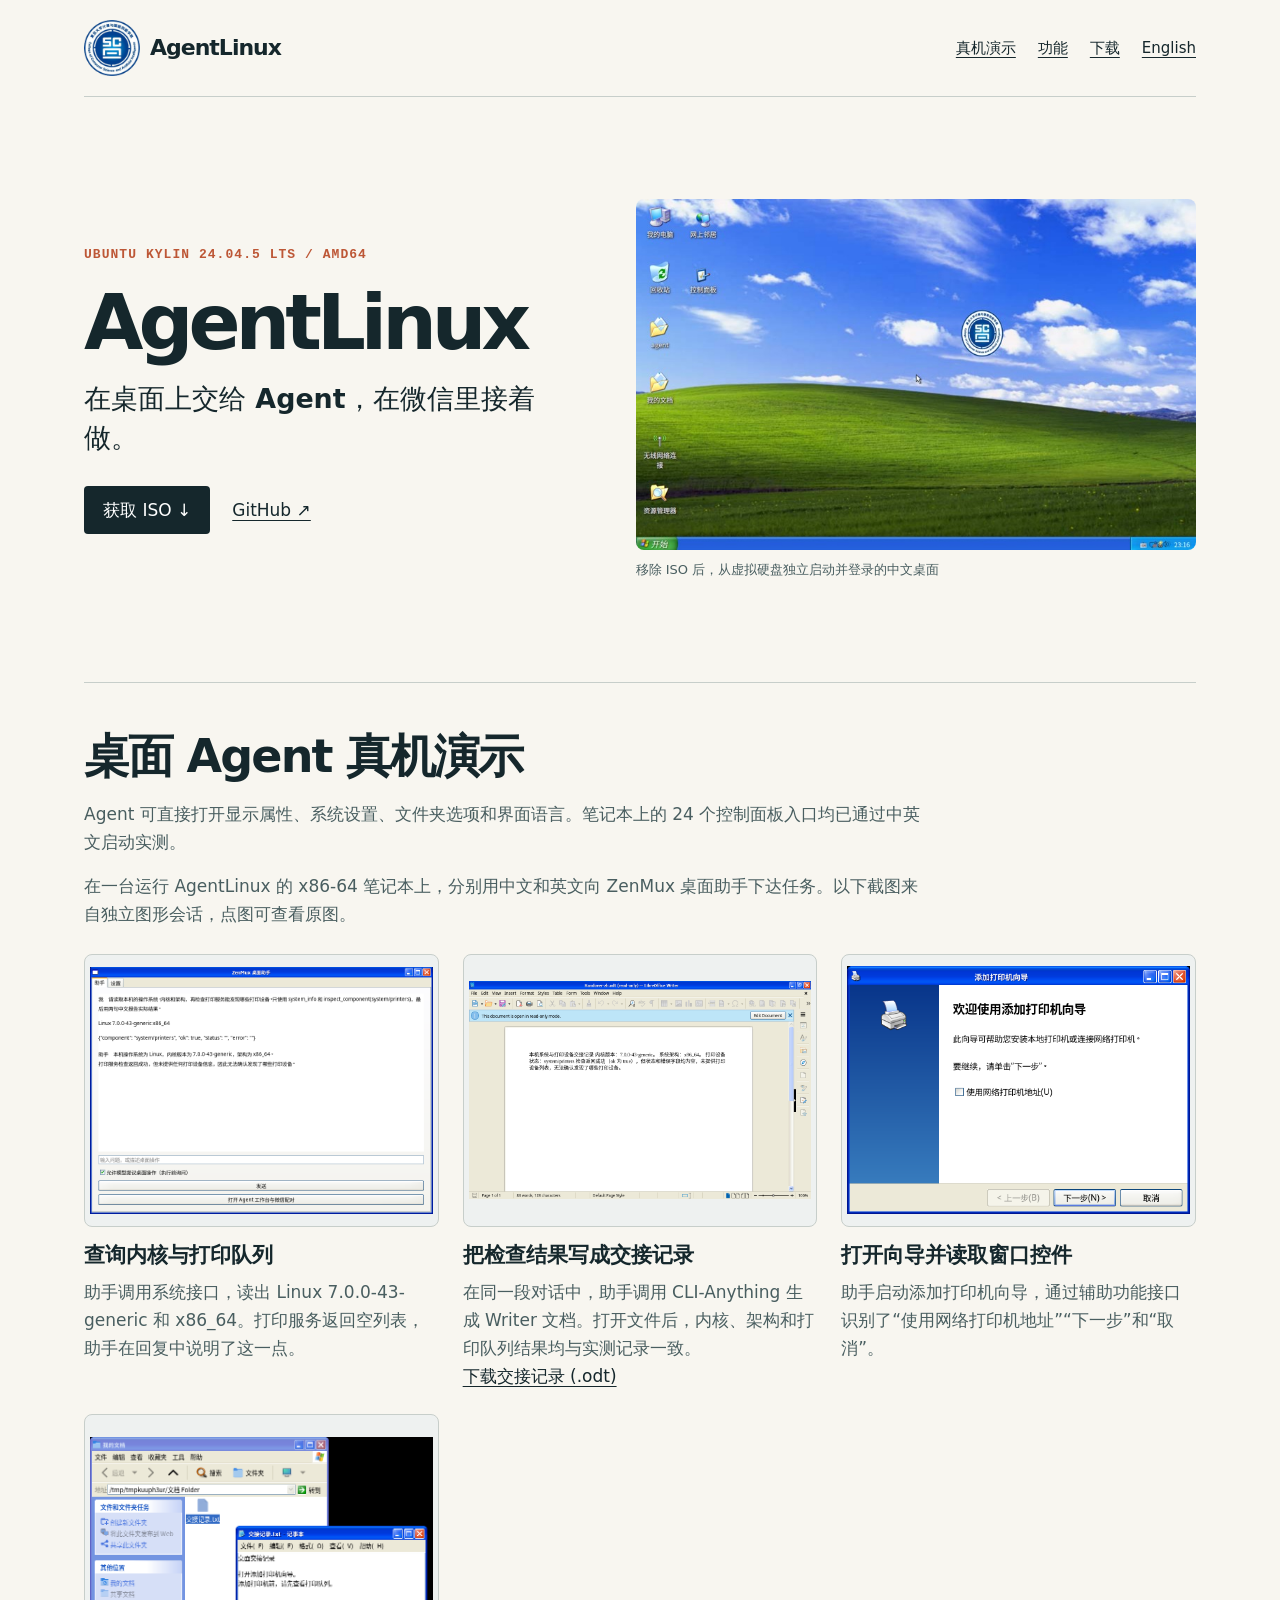
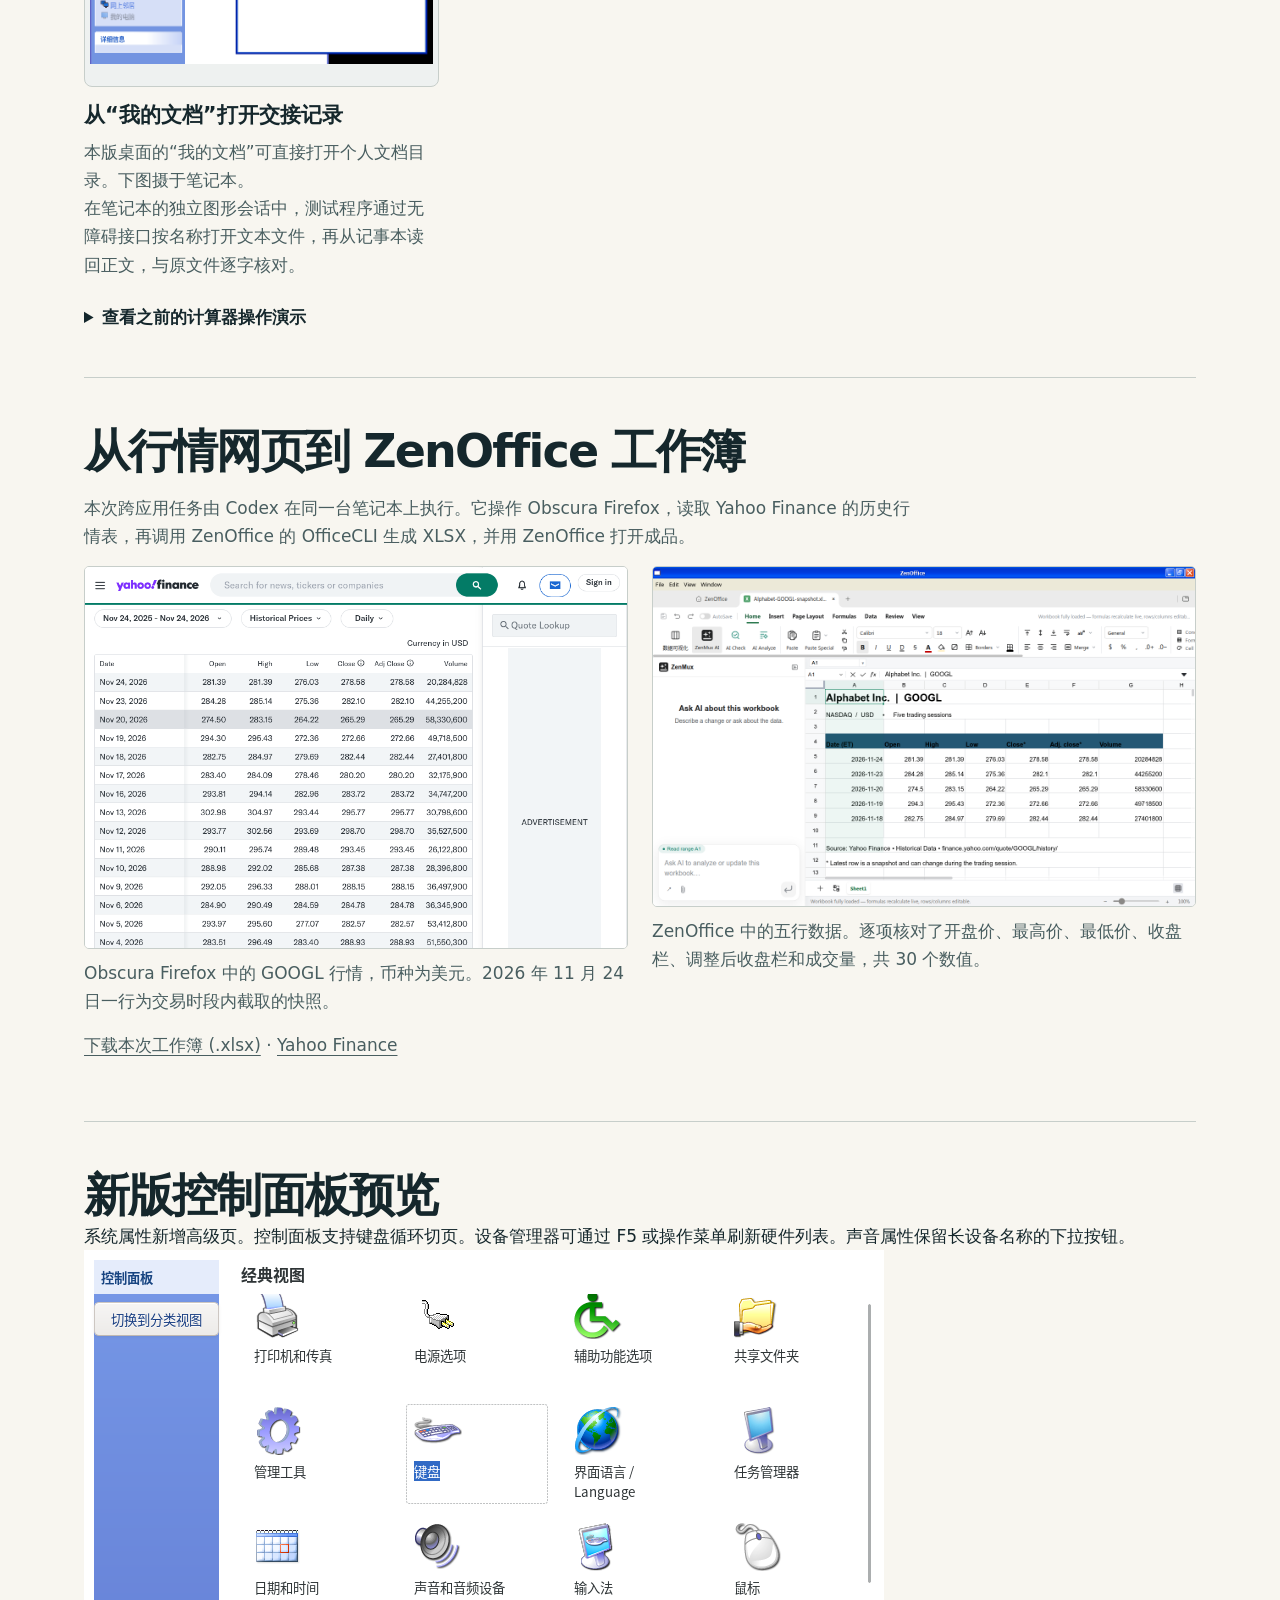
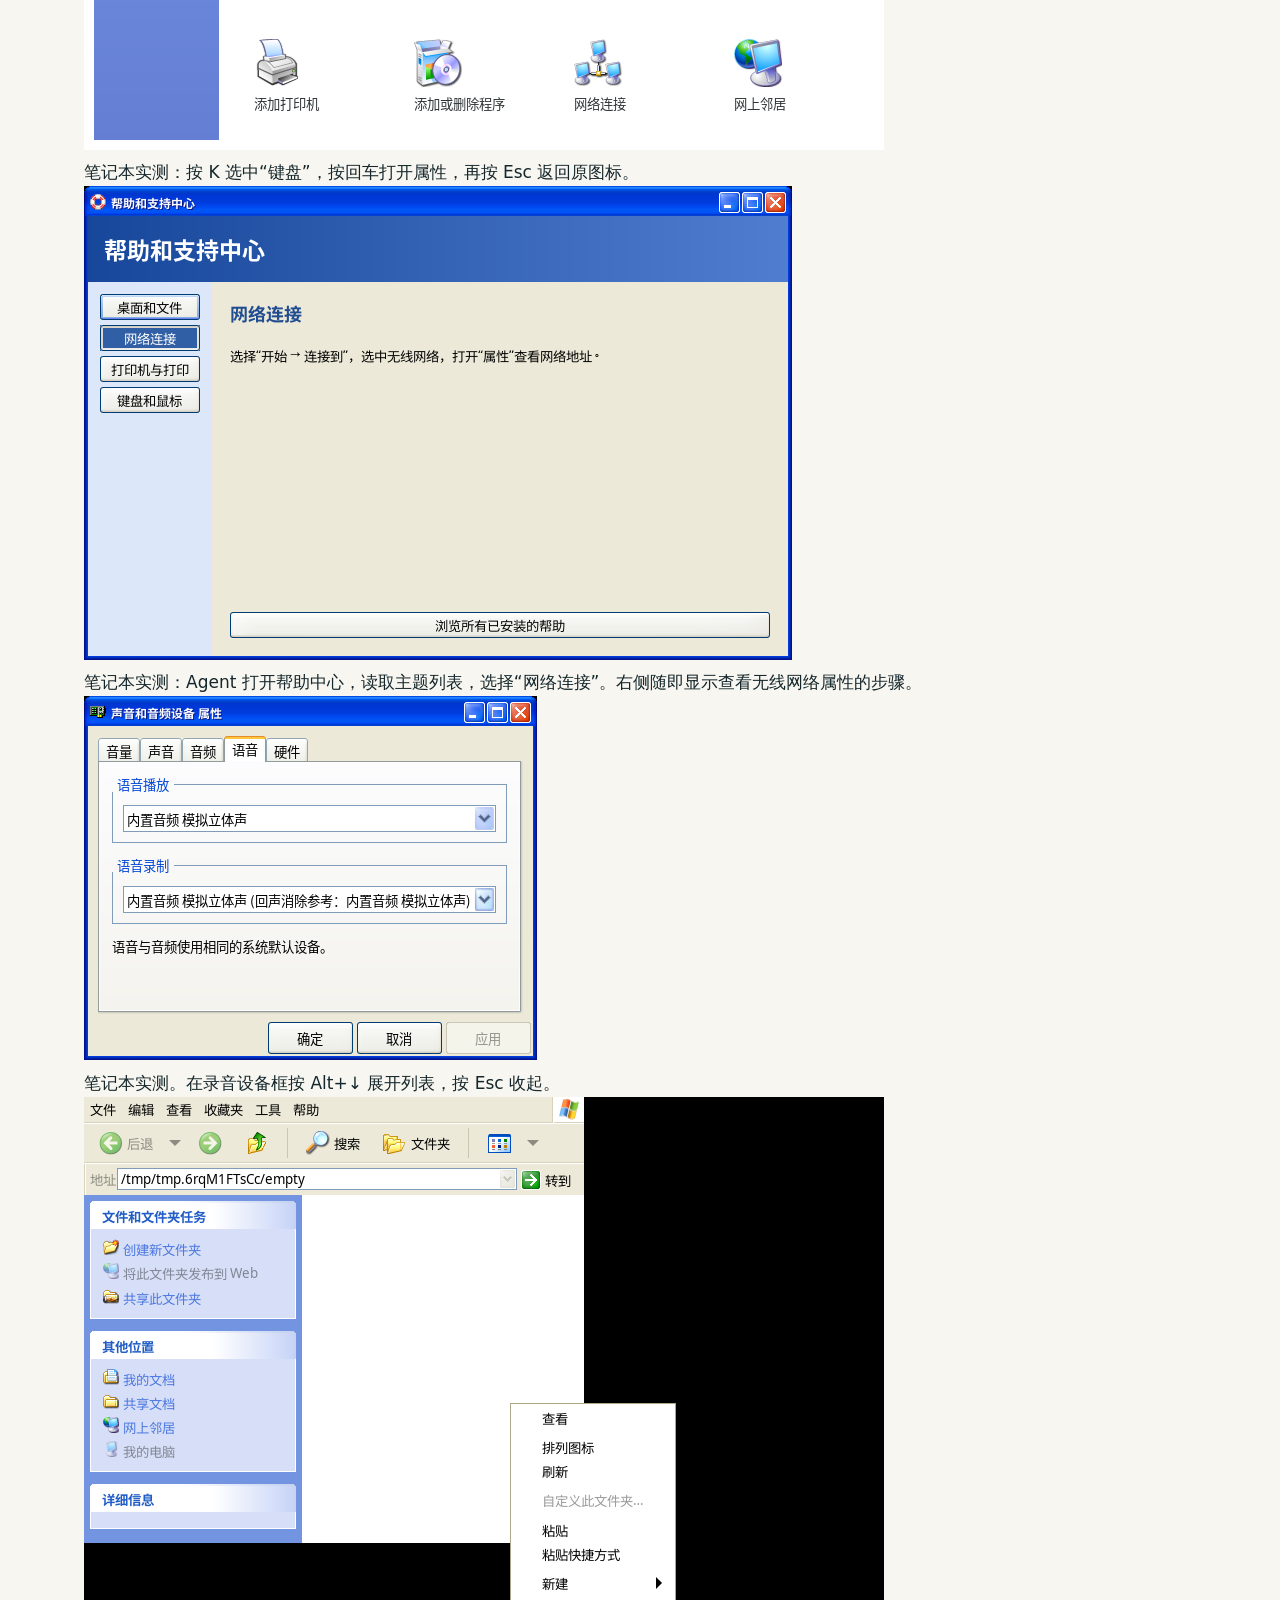
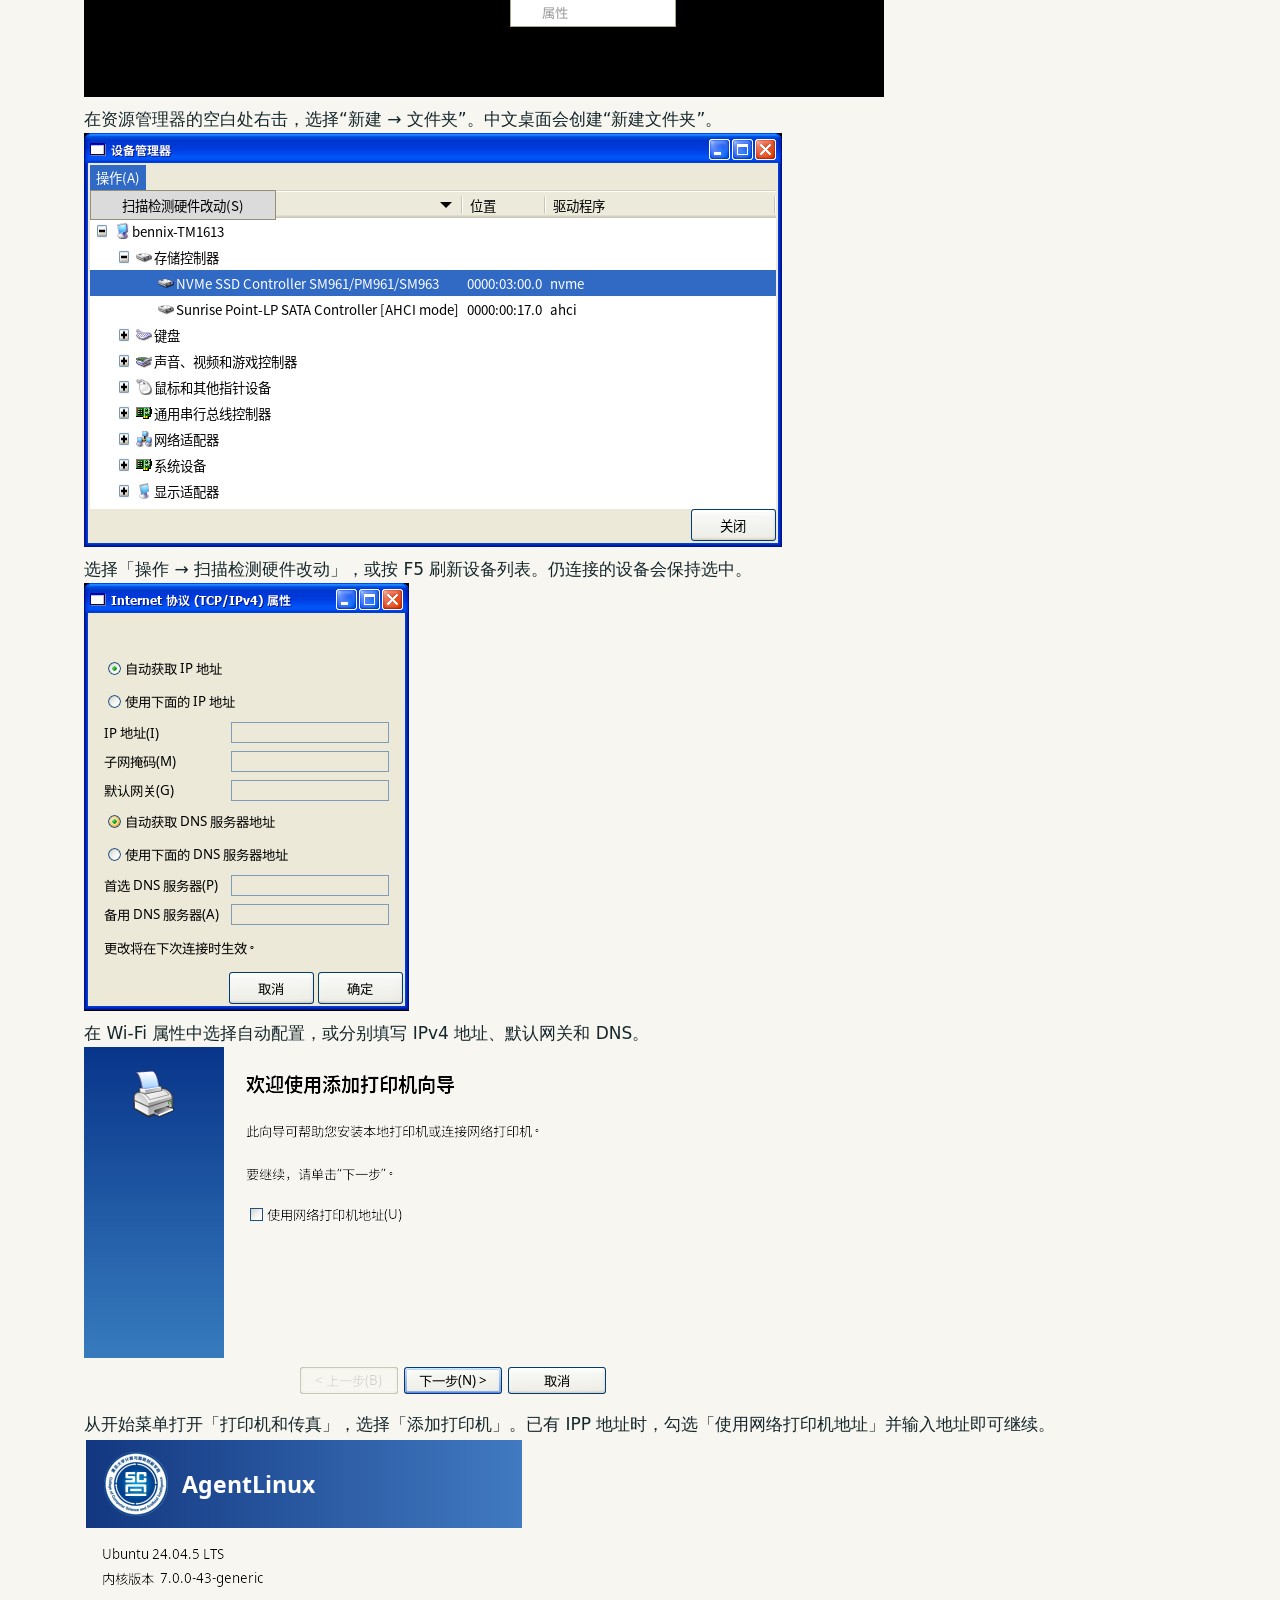
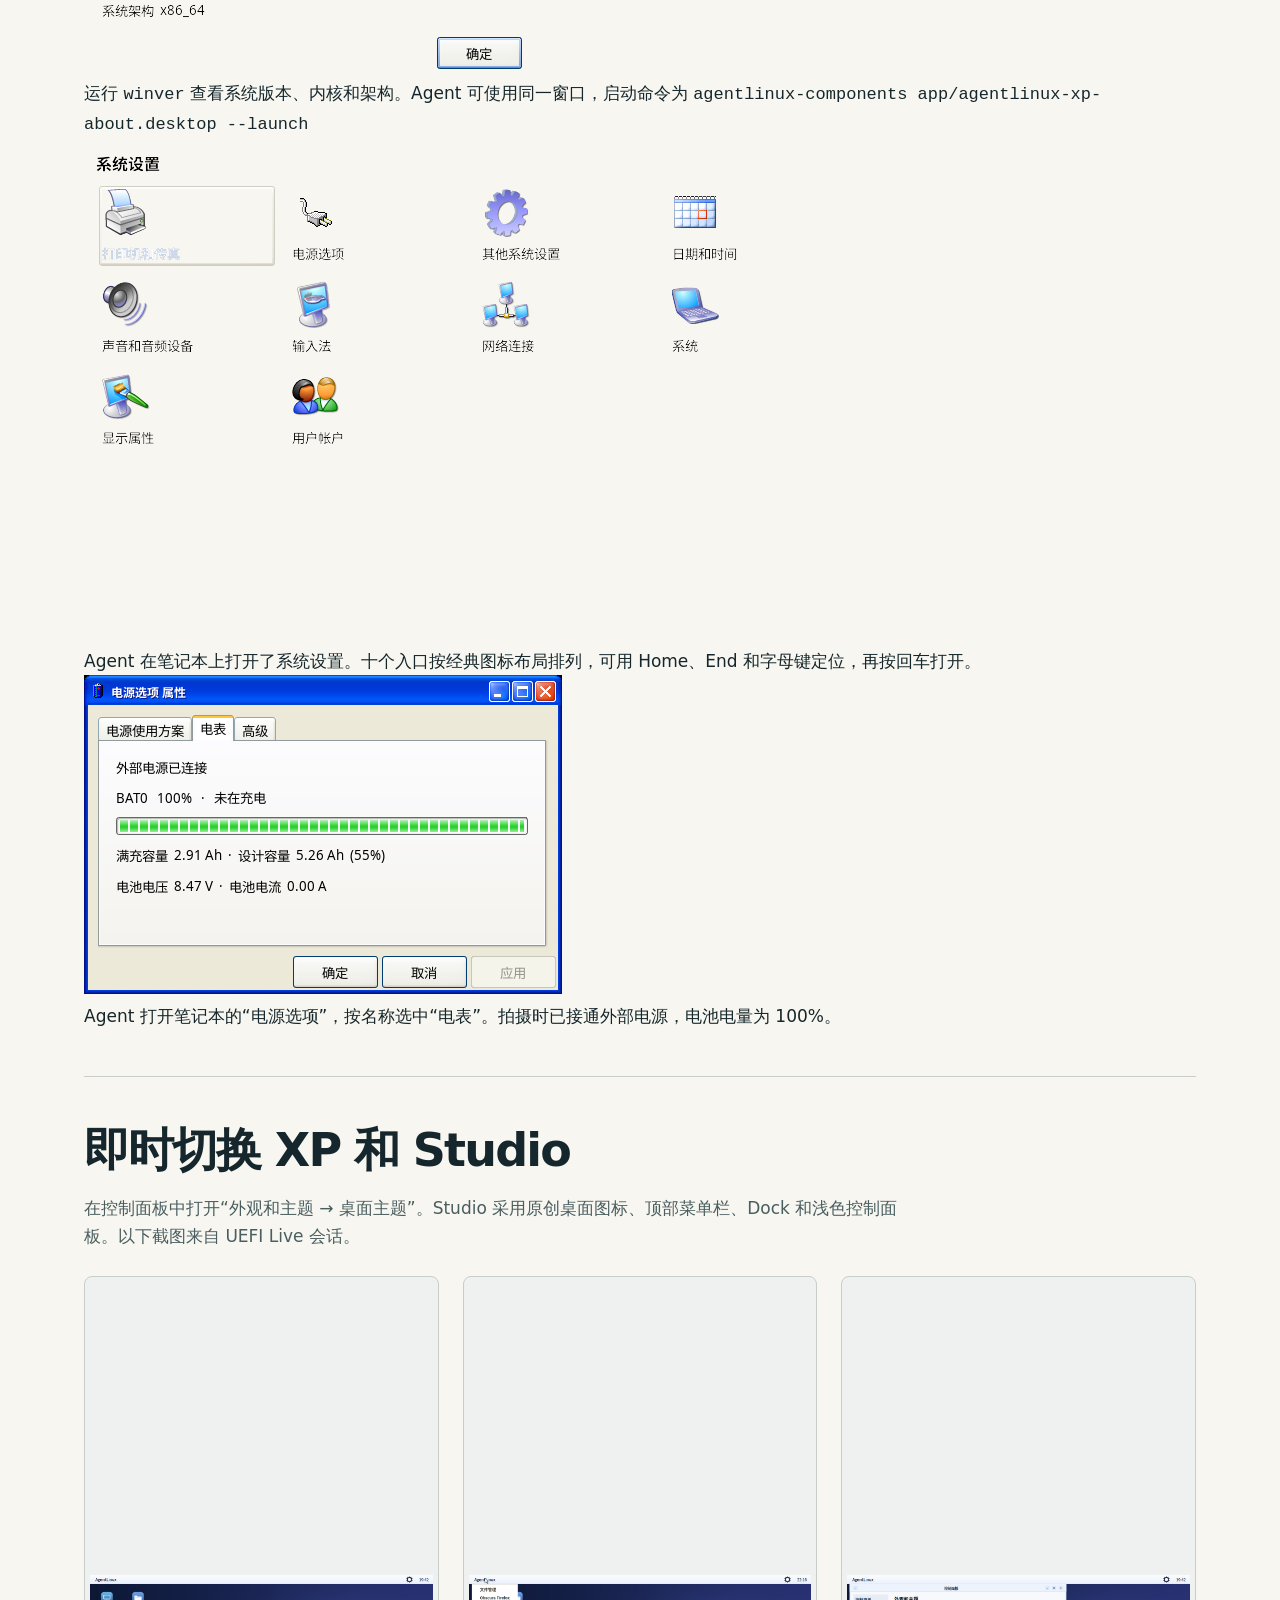
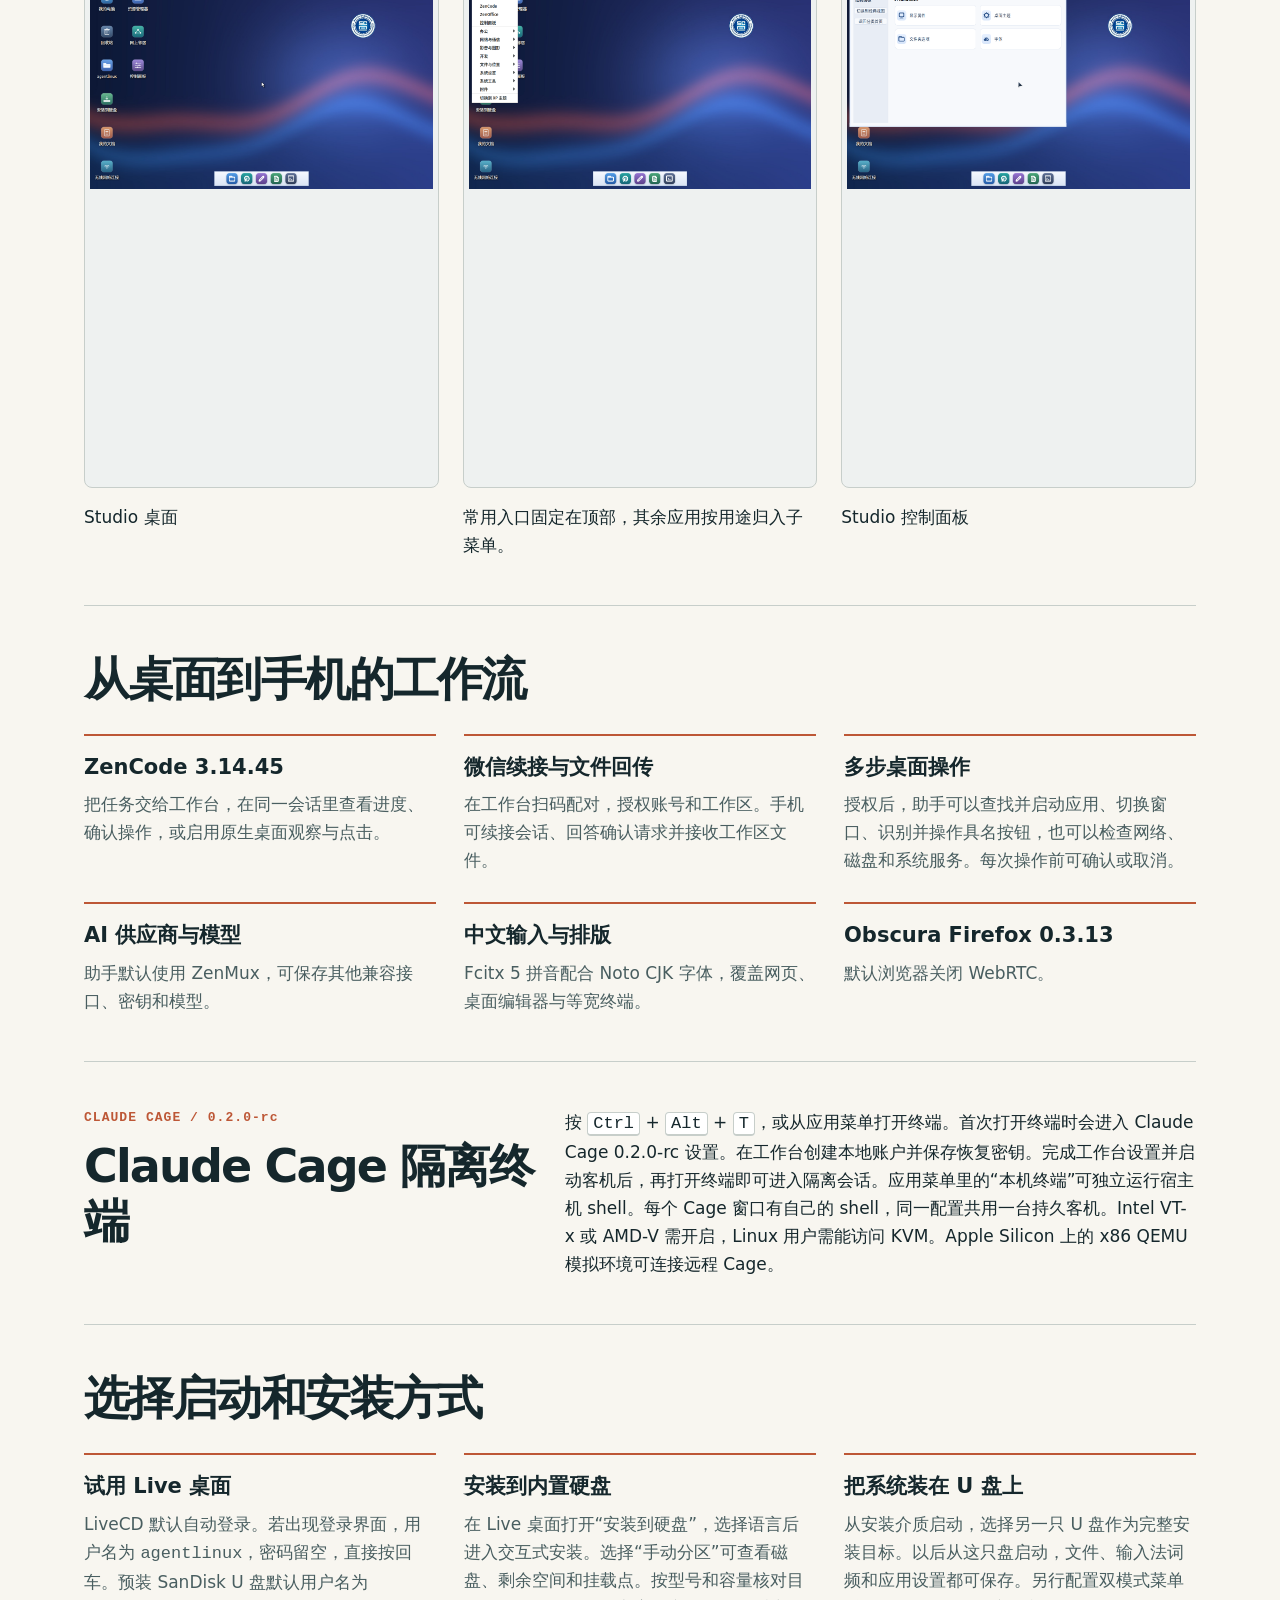
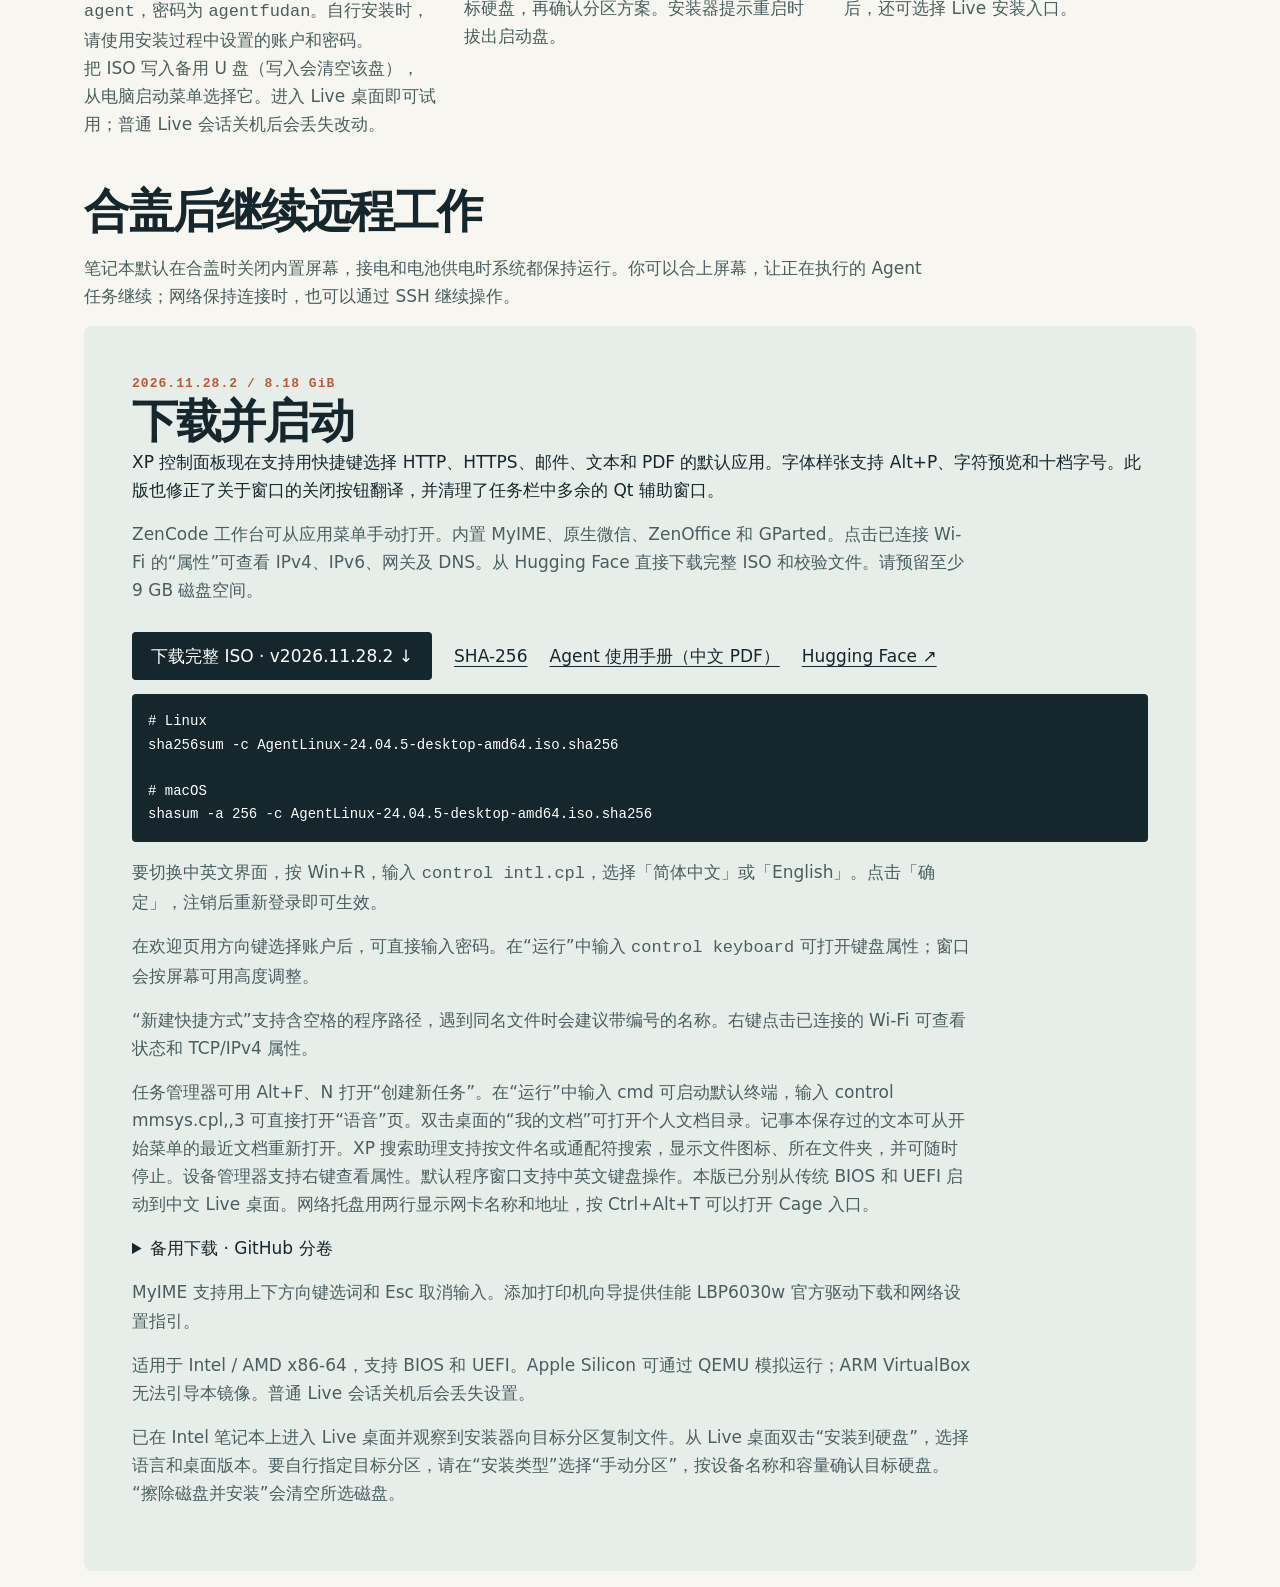
==== commit 6a1ba0a5: "Release categorized Studio application menu" ====
--- a/docs/index.html
+++ b/docs/index.html
@@ -1,5 +1,5 @@
-<!doctype html><html lang="zh-CN"><meta charset="utf-8"><meta name="viewport" content="width=device-width, initial-scale=1"><title>AgentLinux · 中文 Agent 桌面系统</title><meta name="description" content="在桌面上交给 Agent，在微信里接着做。 Ubuntu Kylin 24.04.5 LTS · ZenCode 3.14.45"><link rel="icon" type="image/png" href="assets/college-emblem.png"><link rel="stylesheet" href="assets/site.css"><header><nav><a class="brand" href="#top"><img src="assets/college-emblem.png" width="56" height="56" alt="复旦大学计算与智能创新学院徽章">AgentLinux</a><div class="navlinks"><a href="#hardware-demo">真机演示</a><a href="#features">功能</a><a href="#download">下载</a><a href="en.html" lang="en">English</a></div></nav></header><main id="top"><section class="hero"><div><p class="meta">UBUNTU KYLIN 24.04.5 LTS / AMD64</p><h1>AgentLinux</h1><p class="lead">在桌面上交给 Agent，在微信里接着做。</p><div class="actions"><a class="button" href="#download">获取 ISO ↓</a><a href="https://github.com/bennix/AgentLinux">GitHub ↗</a></div></div><figure><img src="assets/xp-desktop.jpg" width="800" height="500" style="height:auto" alt="QEMU 中的 AgentLinux 中文桌面，带有绿色开始按钮和蓝色任务栏"><figcaption>移除 ISO 后，从虚拟硬盘独立启动并登录的中文桌面</figcaption></figure></section><section class="section" id="hardware-demo"><h2>桌面 Agent 真机演示</h2><p class="details">Agent 可直接打开显示属性、系统设置、文件夹选项和界面语言。笔记本上的 24 个控制面板入口均已通过中英文启动实测。</p><p class="details">在一台运行 AgentLinux 的 x86-64 笔记本上，分别用中文和英文向 ZenMux 桌面助手下达任务。以下截图来自独立图形会话，点图可查看原图。</p><div class="demo-gallery"><figure><a href="assets/agent/laptop-20261125/zh-inspect.png"><img src="assets/agent/laptop-20261125/zh-inspect.png" loading="lazy" alt="查询内核与打印队列"></a><figcaption><h3>查询内核与打印队列</h3><p>助手调用系统接口，读出 Linux 7.0.0-43-generic 和 x86_64。打印服务返回空列表，助手在回复中说明了这一点。</p></figcaption></figure><figure><a href="assets/agent/laptop-20261125/writer-document-zh.png"><img src="assets/agent/laptop-20261125/writer-document-zh.png" loading="lazy" alt="把检查结果写成交接记录"></a><figcaption><h3>把检查结果写成交接记录</h3><p>在同一段对话中，助手调用 CLI-Anything 生成 Writer 文档。打开文件后，内核、架构和打印队列结果均与实测记录一致。</p><a href="assets/agent/laptop-20261125/Handover-zh.odt" download>下载交接记录 (.odt)</a></figcaption></figure><figure><a href="assets/agent/laptop-20261125/zh-printer-wizard.png"><img src="assets/agent/laptop-20261125/zh-printer-wizard.png" loading="lazy" alt="打开向导并读取窗口控件"></a><figcaption><h3>打开向导并读取窗口控件</h3><p>助手启动添加打印机向导，通过辅助功能接口识别了“使用网络打印机地址”“下一步”和“取消”。</p></figcaption></figure><figure><a href="assets/agent/laptop-20261125/documents-demo-zh_CN.png"><img src="assets/agent/laptop-20261125/documents-demo-zh_CN.png" loading="lazy" alt="从“我的文档”打开交接记录"></a><figcaption><h3>从“我的文档”打开交接记录</h3><p>本版桌面的“我的文档”可直接打开个人文档目录。下图摄于笔记本。</p><p>在笔记本的独立图形会话中，测试程序通过无障碍接口按名称打开文本文件，再从记事本读回正文，与原文件逐字核对。</p></figcaption></figure></div><details class="earlier-demo"><summary>查看之前的计算器操作演示</summary><div class="demo-gallery"><figure><a href="assets/agent/confirm-app.png"><img src="assets/agent/confirm-app.png" loading="lazy" alt="助手读出内核版本和架构，然后请求按桌面 ID 启动 MATE 计算器。"></a><figcaption><h3>查询系统并打开应用</h3><p>助手读出内核版本和架构，然后请求按桌面 ID 启动 MATE 计算器。</p></figcaption></figure><figure><a href="assets/agent/control.png"><img src="assets/agent/control.png" loading="lazy" alt="助手读取计算器的可访问控件。图中是按下数字 6 之前的确认窗口。"></a><figcaption><h3>识别并操作窗口按钮</h3><p>助手读取计算器的可访问控件。图中是按下数字 6 之前的确认窗口。</p></figcaption></figure><figure><a href="assets/agent/calculator.png"><img src="assets/agent/calculator.png" loading="lazy" alt="依次激活 6、乘号、7 和等号后，计算器窗口显示实际结果。"></a><figcaption><h3>在计算器中得到 42</h3><p>依次激活 6、乘号、7 和等号后，计算器窗口显示实际结果。</p></figcaption></figure></div></details></section><section class="section" id="market-demo"><h2>从行情网页到 ZenOffice 工作簿</h2><p class="details">本次跨应用任务由 Codex 在同一台笔记本上执行。它操作 Obscura Firefox，读取 Yahoo Finance 的历史行情表，再调用 ZenOffice 的 OfficeCLI 生成 XLSX，并用 ZenOffice 打开成品。</p><div class="market-demo"><figure><a href="assets/agent/laptop-20261125/browser-history.png"><img src="assets/agent/laptop-20261125/browser-history.png" alt="Obscura Firefox 中的 GOOGL 行情，币种为美元。2026 年 11 月 24 日一行为交易时段内截取的快照。" loading="lazy"></a><figcaption>Obscura Firefox 中的 GOOGL 行情，币种为美元。2026 年 11 月 24 日一行为交易时段内截取的快照。</figcaption></figure><figure><a href="assets/agent/laptop-20261125/sheet.png"><img src="assets/agent/laptop-20261125/sheet.png" alt="ZenOffice 中的五行数据。逐项核对了开盘价、最高价、最低价、收盘栏、调整后收盘栏和成交量，共 30 个数值。" loading="lazy"></a><figcaption>ZenOffice 中的五行数据。逐项核对了开盘价、最高价、最低价、收盘栏、调整后收盘栏和成交量，共 30 个数值。</figcaption></figure></div><p class="details"><a href="assets/agent/laptop-20261125/Alphabet-GOOGL-snapshot.xlsx" download>下载本次工作簿 (.xlsx)</a> · <a href="https://finance.yahoo.com/quote/GOOGL/history/">Yahoo Finance</a></p></section><section class="section" id="xp-preview"><h2>新版控制面板预览</h2><p>系统属性新增高级页。控制面板支持键盘循环切页。设备管理器可通过 F5 或操作菜单刷新硬件列表。声音属性保留长设备名称的下拉按钮。</p><figure><a href="assets/xp-control-panel-zh_CN.png"><img src="assets/xp-control-panel-zh_CN.png" width="800" height="500" style="max-width:100%;height:auto" loading="lazy" alt="笔记本的经典控制面板，键盘图标的名称以蓝色高亮"></a><figcaption>笔记本实测：按 K 选中“键盘”，按回车打开属性，再按 Esc 返回原图标。</figcaption></figure><figure><a href="assets/xp-help-zh_CN.png"><img src="assets/xp-help-zh_CN.png" width="708" height="474" style="max-width:100%;height:auto" alt="Agent 已选中网络连接主题，右侧显示中文操作说明。" loading="lazy"></a><figcaption>笔记本实测：Agent 打开帮助中心，读取主题列表，选择“网络连接”。右侧随即显示查看无线网络属性的步骤。</figcaption></figure><figure><img src="assets/xp-voice-zh_CN.png" width="453" height="364" style="max-width:100%;height:auto" loading="lazy" alt="XP 语音属性中的播放和录音设备选择框"><figcaption>笔记本实测。在录音设备框按 Alt+↓ 展开列表，按 Esc 收起。</figcaption></figure><figure><img src="assets/xp-explorer-zh_CN.png" width="800" height="600" loading="lazy" style="max-width:100%;height:auto" alt="笔记本上资源管理器的中文右键菜单，包含新建、刷新和属性"><figcaption>在资源管理器的空白处右击，选择“新建 → 文件夹”。中文桌面会创建“新建文件夹”。</figcaption></figure><figure><img src="assets/xp-device-scan-zh_CN.png" width="698" height="414" style="max-width:100%;height:auto" loading="lazy" alt="中文设备管理器的操作菜单"><figcaption>选择「操作 → 扫描检测硬件改动」，或按 F5 刷新设备列表。仍连接的设备会保持选中。</figcaption></figure><figure><img src="assets/xp-wifi-zh_CN.png" width="325" height="428" style="max-width:100%;height:auto" loading="lazy" alt="XP 的 IPv4 属性窗口，已选中自动获取 IP 地址和 DNS 服务器地址"><figcaption>在 Wi-Fi 属性中选择自动配置，或分别填写 IPv4 地址、默认网关和 DNS。</figcaption></figure><figure><img src="assets/xp-print-wizard-zh_CN.png" width="530" height="355" style="max-width:100%;height:auto" loading="lazy" alt="中文添加打印机向导，提供网络打印机地址选项"><figcaption>从开始菜单打开「打印机和传真」，选择「添加打印机」。已有 IPP 地址时，勾选「使用网络打印机地址」并输入地址即可继续。</figcaption></figure><figure><img src="assets/xp-about-zh_CN.png" width="440" height="233" loading="lazy" style="max-width:100%;height:auto" alt="笔记本上的关于 AgentLinux 窗口"><figcaption>运行 <code>winver</code> 查看系统版本、内核和架构。Agent 可使用同一窗口，启动命令为 <code>agentlinux-components app/agentlinux-xp-about.desktop --launch</code></figcaption></figure><figure><img src="assets/xp-settings-home-zh_CN.png" width="776" height="500" loading="lazy" style="max-width:100%;height:auto" alt="XP 风格的系统设置首页"><figcaption>Agent 在笔记本上打开了系统设置。十个入口按经典图标布局排列，可用 Home、End 和字母键定位，再按回车打开。</figcaption></figure><figure><img src="assets/xp-meter-zh_CN.png" width="478" height="319" loading="lazy" style="max-width:100%;height:auto" alt="XP 电表显示外部电源已连接"><figcaption>Agent 打开笔记本的“电源选项”，按名称选中“电表”。拍摄时已接通外部电源，电池电量为 100%。</figcaption></figure></section><section id="studio" class="section"><h2>即时切换 XP 和 Studio</h2><p class="details">在控制面板中打开“外观和主题 → 桌面主题”。Studio 采用原创桌面图标、顶部菜单栏、Dock 和浅色控制面板。以下截图来自 UEFI Live 会话。</p><div class="demo-gallery"><figure><a href="assets/studio-desktop.png"><img src="assets/studio-desktop.png" width="1280" height="800" loading="lazy" alt="Studio 桌面"></a><figcaption>Studio 桌面</figcaption></figure><figure><a href="assets/studio-control-panel.png"><img src="assets/studio-control-panel.png" width="1280" height="800" loading="lazy" alt="Studio 控制面板"></a><figcaption>Studio 控制面板</figcaption></figure></div></section><section id="features" class="section"><h2>从桌面到手机的工作流</h2><div class="grid"><article><h3>ZenCode 3.14.45</h3><p>把任务交给工作台，在同一会话里查看进度、确认操作，或启用原生桌面观察与点击。</p></article><article><h3>微信续接与文件回传</h3><p>在工作台扫码配对，授权账号和工作区。手机可续接会话、回答确认请求并接收工作区文件。</p></article><article><h3>多步桌面操作</h3><p>授权后，助手可以查找并启动应用、切换窗口、识别并操作具名按钮，也可以检查网络、磁盘和系统服务。每次操作前可确认或取消。</p></article><article><h3>AI 供应商与模型</h3><p>助手默认使用 ZenMux，可保存其他兼容接口、密钥和模型。</p></article><article><h3>中文输入与排版</h3><p>Fcitx 5 拼音配合 Noto CJK 字体，覆盖网页、桌面编辑器与等宽终端。</p></article><article><h3>Obscura Firefox 0.3.13</h3><p>默认浏览器关闭 WebRTC。</p></article></div></section><section id="claude-cage" class="section cage"><div><p class="meta">CLAUDE CAGE / 0.2.0-rc</p><h2>Claude Cage 隔离终端</h2></div><p>按 <kbd>Ctrl</kbd> + <kbd>Alt</kbd> + <kbd>T</kbd>，或从应用菜单打开终端。首次打开终端时会进入 Claude Cage 0.2.0-rc 设置。在工作台创建本地账户并保存恢复密钥。完成工作台设置并启动客机后，再打开终端即可进入隔离会话。应用菜单里的“本机终端”可独立运行宿主机 shell。每个 Cage 窗口有自己的 shell，同一配置共用一台持久客机。Intel VT-x 或 AMD-V 需开启，Linux 用户需能访问 KVM。Apple Silicon 上的 x86 QEMU 模拟环境可连接远程 Cage。</p></section><section class="section" id="installation"><h2>选择启动和安装方式</h2><div class="grid"><article><h3>试用 Live 桌面</h3><p>LiveCD 默认自动登录。若出现登录界面，用户名为 <code>agentlinux</code>，密码留空，直接按回车。预装 SanDisk U 盘默认用户名为 <code>agent</code>，密码为 <code>agentfudan</code>。自行安装时，请使用安装过程中设置的账户和密码。</p><p>把 ISO 写入备用 U 盘（写入会清空该盘），从电脑启动菜单选择它。进入 Live 桌面即可试用；普通 Live 会话关机后会丢失改动。</p></article><article><h3>安装到内置硬盘</h3><p>在 Live 桌面打开“安装到硬盘”，选择语言后进入交互式安装。选择“手动分区”可查看磁盘、剩余空间和挂载点。按型号和容量核对目标硬盘，再确认分区方案。安装器提示重启时拔出启动盘。</p></article><article><h3>把系统装在 U 盘上</h3><p>从安装介质启动，选择另一只 U 盘作为完整安装目标。以后从这只盘启动，文件、输入法词频和应用设置都可保存。另行配置双模式菜单后，还可选择 Live 安装入口。</p></article></div></section><section><h2>合盖后继续远程工作</h2><p class="details">笔记本默认在合盖时关闭内置屏幕，接电和电池供电时系统都保持运行。你可以合上屏幕，让正在执行的 Agent 任务继续；网络保持连接时，也可以通过 SSH 继续操作。</p></section><section class="download" id="download"><p class="meta">2026.11.28.1 / 8.18 GiB</p><h2>下载并启动</h2><p>XP 控制面板现在支持用快捷键选择 HTTP、HTTPS、邮件、文本和 PDF 的默认应用。字体样张支持 Alt+P、字符预览和十档字号。此版也修正了关于窗口的关闭按钮翻译，并清理了任务栏中多余的 Qt 辅助窗口。</p><p class="details">ZenCode 工作台可从应用菜单手动打开。内置 MyIME、原生微信、ZenOffice 和 GParted。点击已连接 Wi-Fi 的“属性”可查看 IPv4、IPv6、网关及 DNS。从 Hugging Face 直接下载完整 ISO 和校验文件。请预留至少 9 GB 磁盘空间。</p><div class="actions"><a class="button" href="https://huggingface.co/datasets/Bennixzp2024/AgentLinux/resolve/v2026.11.28.1/AgentLinux-24.04.5-desktop-amd64.iso?download=true">下载完整 ISO · v2026.11.28.1 ↓</a><a href="https://huggingface.co/datasets/Bennixzp2024/AgentLinux/resolve/v2026.11.28.1/AgentLinux-24.04.5-desktop-amd64.iso.sha256?download=true">SHA-256</a><a href="manual/agent-guide.pdf" hreflang="zh-CN">Agent 使用手册（中文 PDF）</a><a href="https://huggingface.co/datasets/Bennixzp2024/AgentLinux">Hugging Face ↗</a></div><pre># Linux
+<!doctype html><html lang="zh-CN"><meta charset="utf-8"><meta name="viewport" content="width=device-width, initial-scale=1"><title>AgentLinux · 中文 Agent 桌面系统</title><meta name="description" content="在桌面上交给 Agent，在微信里接着做。 Ubuntu Kylin 24.04.5 LTS · ZenCode 3.14.45"><link rel="icon" type="image/png" href="assets/college-emblem.png"><link rel="stylesheet" href="assets/site.css"><header><nav><a class="brand" href="#top"><img src="assets/college-emblem.png" width="56" height="56" alt="复旦大学计算与智能创新学院徽章">AgentLinux</a><div class="navlinks"><a href="#hardware-demo">真机演示</a><a href="#features">功能</a><a href="#download">下载</a><a href="en.html" lang="en">English</a></div></nav></header><main id="top"><section class="hero"><div><p class="meta">UBUNTU KYLIN 24.04.5 LTS / AMD64</p><h1>AgentLinux</h1><p class="lead">在桌面上交给 Agent，在微信里接着做。</p><div class="actions"><a class="button" href="#download">获取 ISO ↓</a><a href="https://github.com/bennix/AgentLinux">GitHub ↗</a></div></div><figure><img src="assets/xp-desktop.jpg" width="800" height="500" style="height:auto" alt="QEMU 中的 AgentLinux 中文桌面，带有绿色开始按钮和蓝色任务栏"><figcaption>移除 ISO 后，从虚拟硬盘独立启动并登录的中文桌面</figcaption></figure></section><section class="section" id="hardware-demo"><h2>桌面 Agent 真机演示</h2><p class="details">Agent 可直接打开显示属性、系统设置、文件夹选项和界面语言。笔记本上的 24 个控制面板入口均已通过中英文启动实测。</p><p class="details">在一台运行 AgentLinux 的 x86-64 笔记本上，分别用中文和英文向 ZenMux 桌面助手下达任务。以下截图来自独立图形会话，点图可查看原图。</p><div class="demo-gallery"><figure><a href="assets/agent/laptop-20261125/zh-inspect.png"><img src="assets/agent/laptop-20261125/zh-inspect.png" loading="lazy" alt="查询内核与打印队列"></a><figcaption><h3>查询内核与打印队列</h3><p>助手调用系统接口，读出 Linux 7.0.0-43-generic 和 x86_64。打印服务返回空列表，助手在回复中说明了这一点。</p></figcaption></figure><figure><a href="assets/agent/laptop-20261125/writer-document-zh.png"><img src="assets/agent/laptop-20261125/writer-document-zh.png" loading="lazy" alt="把检查结果写成交接记录"></a><figcaption><h3>把检查结果写成交接记录</h3><p>在同一段对话中，助手调用 CLI-Anything 生成 Writer 文档。打开文件后，内核、架构和打印队列结果均与实测记录一致。</p><a href="assets/agent/laptop-20261125/Handover-zh.odt" download>下载交接记录 (.odt)</a></figcaption></figure><figure><a href="assets/agent/laptop-20261125/zh-printer-wizard.png"><img src="assets/agent/laptop-20261125/zh-printer-wizard.png" loading="lazy" alt="打开向导并读取窗口控件"></a><figcaption><h3>打开向导并读取窗口控件</h3><p>助手启动添加打印机向导，通过辅助功能接口识别了“使用网络打印机地址”“下一步”和“取消”。</p></figcaption></figure><figure><a href="assets/agent/laptop-20261125/documents-demo-zh_CN.png"><img src="assets/agent/laptop-20261125/documents-demo-zh_CN.png" loading="lazy" alt="从“我的文档”打开交接记录"></a><figcaption><h3>从“我的文档”打开交接记录</h3><p>本版桌面的“我的文档”可直接打开个人文档目录。下图摄于笔记本。</p><p>在笔记本的独立图形会话中，测试程序通过无障碍接口按名称打开文本文件，再从记事本读回正文，与原文件逐字核对。</p></figcaption></figure></div><details class="earlier-demo"><summary>查看之前的计算器操作演示</summary><div class="demo-gallery"><figure><a href="assets/agent/confirm-app.png"><img src="assets/agent/confirm-app.png" loading="lazy" alt="助手读出内核版本和架构，然后请求按桌面 ID 启动 MATE 计算器。"></a><figcaption><h3>查询系统并打开应用</h3><p>助手读出内核版本和架构，然后请求按桌面 ID 启动 MATE 计算器。</p></figcaption></figure><figure><a href="assets/agent/control.png"><img src="assets/agent/control.png" loading="lazy" alt="助手读取计算器的可访问控件。图中是按下数字 6 之前的确认窗口。"></a><figcaption><h3>识别并操作窗口按钮</h3><p>助手读取计算器的可访问控件。图中是按下数字 6 之前的确认窗口。</p></figcaption></figure><figure><a href="assets/agent/calculator.png"><img src="assets/agent/calculator.png" loading="lazy" alt="依次激活 6、乘号、7 和等号后，计算器窗口显示实际结果。"></a><figcaption><h3>在计算器中得到 42</h3><p>依次激活 6、乘号、7 和等号后，计算器窗口显示实际结果。</p></figcaption></figure></div></details></section><section class="section" id="market-demo"><h2>从行情网页到 ZenOffice 工作簿</h2><p class="details">本次跨应用任务由 Codex 在同一台笔记本上执行。它操作 Obscura Firefox，读取 Yahoo Finance 的历史行情表，再调用 ZenOffice 的 OfficeCLI 生成 XLSX，并用 ZenOffice 打开成品。</p><div class="market-demo"><figure><a href="assets/agent/laptop-20261125/browser-history.png"><img src="assets/agent/laptop-20261125/browser-history.png" alt="Obscura Firefox 中的 GOOGL 行情，币种为美元。2026 年 11 月 24 日一行为交易时段内截取的快照。" loading="lazy"></a><figcaption>Obscura Firefox 中的 GOOGL 行情，币种为美元。2026 年 11 月 24 日一行为交易时段内截取的快照。</figcaption></figure><figure><a href="assets/agent/laptop-20261125/sheet.png"><img src="assets/agent/laptop-20261125/sheet.png" alt="ZenOffice 中的五行数据。逐项核对了开盘价、最高价、最低价、收盘栏、调整后收盘栏和成交量，共 30 个数值。" loading="lazy"></a><figcaption>ZenOffice 中的五行数据。逐项核对了开盘价、最高价、最低价、收盘栏、调整后收盘栏和成交量，共 30 个数值。</figcaption></figure></div><p class="details"><a href="assets/agent/laptop-20261125/Alphabet-GOOGL-snapshot.xlsx" download>下载本次工作簿 (.xlsx)</a> · <a href="https://finance.yahoo.com/quote/GOOGL/history/">Yahoo Finance</a></p></section><section class="section" id="xp-preview"><h2>新版控制面板预览</h2><p>系统属性新增高级页。控制面板支持键盘循环切页。设备管理器可通过 F5 或操作菜单刷新硬件列表。声音属性保留长设备名称的下拉按钮。</p><figure><a href="assets/xp-control-panel-zh_CN.png"><img src="assets/xp-control-panel-zh_CN.png" width="800" height="500" style="max-width:100%;height:auto" loading="lazy" alt="笔记本的经典控制面板，键盘图标的名称以蓝色高亮"></a><figcaption>笔记本实测：按 K 选中“键盘”，按回车打开属性，再按 Esc 返回原图标。</figcaption></figure><figure><a href="assets/xp-help-zh_CN.png"><img src="assets/xp-help-zh_CN.png" width="708" height="474" style="max-width:100%;height:auto" alt="Agent 已选中网络连接主题，右侧显示中文操作说明。" loading="lazy"></a><figcaption>笔记本实测：Agent 打开帮助中心，读取主题列表，选择“网络连接”。右侧随即显示查看无线网络属性的步骤。</figcaption></figure><figure><img src="assets/xp-voice-zh_CN.png" width="453" height="364" style="max-width:100%;height:auto" loading="lazy" alt="XP 语音属性中的播放和录音设备选择框"><figcaption>笔记本实测。在录音设备框按 Alt+↓ 展开列表，按 Esc 收起。</figcaption></figure><figure><img src="assets/xp-explorer-zh_CN.png" width="800" height="600" loading="lazy" style="max-width:100%;height:auto" alt="笔记本上资源管理器的中文右键菜单，包含新建、刷新和属性"><figcaption>在资源管理器的空白处右击，选择“新建 → 文件夹”。中文桌面会创建“新建文件夹”。</figcaption></figure><figure><img src="assets/xp-device-scan-zh_CN.png" width="698" height="414" style="max-width:100%;height:auto" loading="lazy" alt="中文设备管理器的操作菜单"><figcaption>选择「操作 → 扫描检测硬件改动」，或按 F5 刷新设备列表。仍连接的设备会保持选中。</figcaption></figure><figure><img src="assets/xp-wifi-zh_CN.png" width="325" height="428" style="max-width:100%;height:auto" loading="lazy" alt="XP 的 IPv4 属性窗口，已选中自动获取 IP 地址和 DNS 服务器地址"><figcaption>在 Wi-Fi 属性中选择自动配置，或分别填写 IPv4 地址、默认网关和 DNS。</figcaption></figure><figure><img src="assets/xp-print-wizard-zh_CN.png" width="530" height="355" style="max-width:100%;height:auto" loading="lazy" alt="中文添加打印机向导，提供网络打印机地址选项"><figcaption>从开始菜单打开「打印机和传真」，选择「添加打印机」。已有 IPP 地址时，勾选「使用网络打印机地址」并输入地址即可继续。</figcaption></figure><figure><img src="assets/xp-about-zh_CN.png" width="440" height="233" loading="lazy" style="max-width:100%;height:auto" alt="笔记本上的关于 AgentLinux 窗口"><figcaption>运行 <code>winver</code> 查看系统版本、内核和架构。Agent 可使用同一窗口，启动命令为 <code>agentlinux-components app/agentlinux-xp-about.desktop --launch</code></figcaption></figure><figure><img src="assets/xp-settings-home-zh_CN.png" width="776" height="500" loading="lazy" style="max-width:100%;height:auto" alt="XP 风格的系统设置首页"><figcaption>Agent 在笔记本上打开了系统设置。十个入口按经典图标布局排列，可用 Home、End 和字母键定位，再按回车打开。</figcaption></figure><figure><img src="assets/xp-meter-zh_CN.png" width="478" height="319" loading="lazy" style="max-width:100%;height:auto" alt="XP 电表显示外部电源已连接"><figcaption>Agent 打开笔记本的“电源选项”，按名称选中“电表”。拍摄时已接通外部电源，电池电量为 100%。</figcaption></figure></section><section id="studio" class="section"><h2>即时切换 XP 和 Studio</h2><p class="details">在控制面板中打开“外观和主题 → 桌面主题”。Studio 采用原创桌面图标、顶部菜单栏、Dock 和浅色控制面板。以下截图来自 UEFI Live 会话。</p><div class="demo-gallery"><figure><a href="assets/studio-desktop.png"><img src="assets/studio-desktop.png" width="1280" height="800" loading="lazy" alt="Studio 桌面"></a><figcaption>Studio 桌面</figcaption></figure><figure><a href="assets/studio-application-menu.png"><img src="assets/studio-application-menu.png" width="1280" height="800" loading="lazy" alt="Studio 分类菜单"></a><figcaption>常用入口固定在顶部，其余应用按用途归入子菜单。</figcaption></figure><figure><a href="assets/studio-control-panel.png"><img src="assets/studio-control-panel.png" width="1280" height="800" loading="lazy" alt="Studio 控制面板"></a><figcaption>Studio 控制面板</figcaption></figure></div></section><section id="features" class="section"><h2>从桌面到手机的工作流</h2><div class="grid"><article><h3>ZenCode 3.14.45</h3><p>把任务交给工作台，在同一会话里查看进度、确认操作，或启用原生桌面观察与点击。</p></article><article><h3>微信续接与文件回传</h3><p>在工作台扫码配对，授权账号和工作区。手机可续接会话、回答确认请求并接收工作区文件。</p></article><article><h3>多步桌面操作</h3><p>授权后，助手可以查找并启动应用、切换窗口、识别并操作具名按钮，也可以检查网络、磁盘和系统服务。每次操作前可确认或取消。</p></article><article><h3>AI 供应商与模型</h3><p>助手默认使用 ZenMux，可保存其他兼容接口、密钥和模型。</p></article><article><h3>中文输入与排版</h3><p>Fcitx 5 拼音配合 Noto CJK 字体，覆盖网页、桌面编辑器与等宽终端。</p></article><article><h3>Obscura Firefox 0.3.13</h3><p>默认浏览器关闭 WebRTC。</p></article></div></section><section id="claude-cage" class="section cage"><div><p class="meta">CLAUDE CAGE / 0.2.0-rc</p><h2>Claude Cage 隔离终端</h2></div><p>按 <kbd>Ctrl</kbd> + <kbd>Alt</kbd> + <kbd>T</kbd>，或从应用菜单打开终端。首次打开终端时会进入 Claude Cage 0.2.0-rc 设置。在工作台创建本地账户并保存恢复密钥。完成工作台设置并启动客机后，再打开终端即可进入隔离会话。应用菜单里的“本机终端”可独立运行宿主机 shell。每个 Cage 窗口有自己的 shell，同一配置共用一台持久客机。Intel VT-x 或 AMD-V 需开启，Linux 用户需能访问 KVM。Apple Silicon 上的 x86 QEMU 模拟环境可连接远程 Cage。</p></section><section class="section" id="installation"><h2>选择启动和安装方式</h2><div class="grid"><article><h3>试用 Live 桌面</h3><p>LiveCD 默认自动登录。若出现登录界面，用户名为 <code>agentlinux</code>，密码留空，直接按回车。预装 SanDisk U 盘默认用户名为 <code>agent</code>，密码为 <code>agentfudan</code>。自行安装时，请使用安装过程中设置的账户和密码。</p><p>把 ISO 写入备用 U 盘（写入会清空该盘），从电脑启动菜单选择它。进入 Live 桌面即可试用；普通 Live 会话关机后会丢失改动。</p></article><article><h3>安装到内置硬盘</h3><p>在 Live 桌面打开“安装到硬盘”，选择语言后进入交互式安装。选择“手动分区”可查看磁盘、剩余空间和挂载点。按型号和容量核对目标硬盘，再确认分区方案。安装器提示重启时拔出启动盘。</p></article><article><h3>把系统装在 U 盘上</h3><p>从安装介质启动，选择另一只 U 盘作为完整安装目标。以后从这只盘启动，文件、输入法词频和应用设置都可保存。另行配置双模式菜单后，还可选择 Live 安装入口。</p></article></div></section><section><h2>合盖后继续远程工作</h2><p class="details">笔记本默认在合盖时关闭内置屏幕，接电和电池供电时系统都保持运行。你可以合上屏幕，让正在执行的 Agent 任务继续；网络保持连接时，也可以通过 SSH 继续操作。</p></section><section class="download" id="download"><p class="meta">2026.11.28.2 / 8.18 GiB</p><h2>下载并启动</h2><p>XP 控制面板现在支持用快捷键选择 HTTP、HTTPS、邮件、文本和 PDF 的默认应用。字体样张支持 Alt+P、字符预览和十档字号。此版也修正了关于窗口的关闭按钮翻译，并清理了任务栏中多余的 Qt 辅助窗口。</p><p class="details">ZenCode 工作台可从应用菜单手动打开。内置 MyIME、原生微信、ZenOffice 和 GParted。点击已连接 Wi-Fi 的“属性”可查看 IPv4、IPv6、网关及 DNS。从 Hugging Face 直接下载完整 ISO 和校验文件。请预留至少 9 GB 磁盘空间。</p><div class="actions"><a class="button" href="https://huggingface.co/datasets/Bennixzp2024/AgentLinux/resolve/v2026.11.28.2/AgentLinux-24.04.5-desktop-amd64.iso?download=true">下载完整 ISO · v2026.11.28.2 ↓</a><a href="https://huggingface.co/datasets/Bennixzp2024/AgentLinux/resolve/v2026.11.28.2/AgentLinux-24.04.5-desktop-amd64.iso.sha256?download=true">SHA-256</a><a href="manual/agent-guide.pdf" hreflang="zh-CN">Agent 使用手册（中文 PDF）</a><a href="https://huggingface.co/datasets/Bennixzp2024/AgentLinux">Hugging Face ↗</a></div><pre># Linux
 sha256sum -c AgentLinux-24.04.5-desktop-amd64.iso.sha256
 
 # macOS
-shasum -a 256 -c AgentLinux-24.04.5-desktop-amd64.iso.sha256</pre><p class="details">要切换中英文界面，按 Win+R，输入 <code>control intl.cpl</code>，选择「简体中文」或「English」。点击「确定」，注销后重新登录即可生效。</p><p class="details">在欢迎页用方向键选择账户后，可直接输入密码。在“运行”中输入 <code>control keyboard</code> 可打开键盘属性；窗口会按屏幕可用高度调整。</p><p class="details">“新建快捷方式”支持含空格的程序路径，遇到同名文件时会建议带编号的名称。右键点击已连接的 Wi-Fi 可查看状态和 TCP/IPv4 属性。</p><p class="details">任务管理器可用 Alt+F、N 打开“创建新任务”。在“运行”中输入 cmd 可启动默认终端，输入 control mmsys.cpl,,3 可直接打开“语音”页。双击桌面的“我的文档”可打开个人文档目录。记事本保存过的文本可从开始菜单的最近文档重新打开。XP 搜索助理支持按文件名或通配符搜索，显示文件图标、所在文件夹，并可随时停止。设备管理器支持右键查看属性。默认程序窗口支持中英文键盘操作。本版已分别从传统 BIOS 和 UEFI 启动到中文 Live 桌面。网络托盘用两行显示网卡名称和地址，按 Ctrl+Alt+T 可以打开 Cage 入口。</p><details><summary>备用下载 · GitHub 分卷</summary><p class="details">下载合并脚本并运行，它会续传、合并和校验全部 33 卷。</p><div class="actions"><a href="https://github.com/bennix/AgentLinux/releases/download/v2026.11.28.1/download-iso.py">下载合并脚本</a><a href="https://github.com/bennix/AgentLinux/releases/tag/v2026.11.28.1">全部分卷 ↗</a></div><pre>python3 download-iso.py</pre></details><p class="details">MyIME 支持用上下方向键选词和 Esc 取消输入。添加打印机向导提供佳能 LBP6030w 官方驱动下载和网络设置指引。</p><p class="details">适用于 Intel / AMD x86-64，支持 BIOS 和 UEFI。Apple Silicon 可通过 QEMU 模拟运行；ARM VirtualBox 无法引导本镜像。普通 Live 会话关机后会丢失设置。</p><p class="details">已在 Intel 笔记本上进入 Live 桌面并观察到安装器向目标分区复制文件。从 Live 桌面双击“安装到硬盘”，选择语言和桌面版本。要自行指定目标分区，请在“安装类型”选择“手动分区”，按设备名称和容量确认目标硬盘。“擦除磁盘并安装”会清空所选磁盘。</p></section></main></html>+shasum -a 256 -c AgentLinux-24.04.5-desktop-amd64.iso.sha256</pre><p class="details">要切换中英文界面，按 Win+R，输入 <code>control intl.cpl</code>，选择「简体中文」或「English」。点击「确定」，注销后重新登录即可生效。</p><p class="details">在欢迎页用方向键选择账户后，可直接输入密码。在“运行”中输入 <code>control keyboard</code> 可打开键盘属性；窗口会按屏幕可用高度调整。</p><p class="details">“新建快捷方式”支持含空格的程序路径，遇到同名文件时会建议带编号的名称。右键点击已连接的 Wi-Fi 可查看状态和 TCP/IPv4 属性。</p><p class="details">任务管理器可用 Alt+F、N 打开“创建新任务”。在“运行”中输入 cmd 可启动默认终端，输入 control mmsys.cpl,,3 可直接打开“语音”页。双击桌面的“我的文档”可打开个人文档目录。记事本保存过的文本可从开始菜单的最近文档重新打开。XP 搜索助理支持按文件名或通配符搜索，显示文件图标、所在文件夹，并可随时停止。设备管理器支持右键查看属性。默认程序窗口支持中英文键盘操作。本版已分别从传统 BIOS 和 UEFI 启动到中文 Live 桌面。网络托盘用两行显示网卡名称和地址，按 Ctrl+Alt+T 可以打开 Cage 入口。</p><details><summary>备用下载 · GitHub 分卷</summary><p class="details">下载合并脚本并运行，它会续传、合并和校验全部 33 卷。</p><div class="actions"><a href="https://github.com/bennix/AgentLinux/releases/download/v2026.11.28.2/download-iso.py">下载合并脚本</a><a href="https://github.com/bennix/AgentLinux/releases/tag/v2026.11.28.2">全部分卷 ↗</a></div><pre>python3 download-iso.py</pre></details><p class="details">MyIME 支持用上下方向键选词和 Esc 取消输入。添加打印机向导提供佳能 LBP6030w 官方驱动下载和网络设置指引。</p><p class="details">适用于 Intel / AMD x86-64，支持 BIOS 和 UEFI。Apple Silicon 可通过 QEMU 模拟运行；ARM VirtualBox 无法引导本镜像。普通 Live 会话关机后会丢失设置。</p><p class="details">已在 Intel 笔记本上进入 Live 桌面并观察到安装器向目标分区复制文件。从 Live 桌面双击“安装到硬盘”，选择语言和桌面版本。要自行指定目标分区，请在“安装类型”选择“手动分区”，按设备名称和容量确认目标硬盘。“擦除磁盘并安装”会清空所选磁盘。</p></section></main></html>
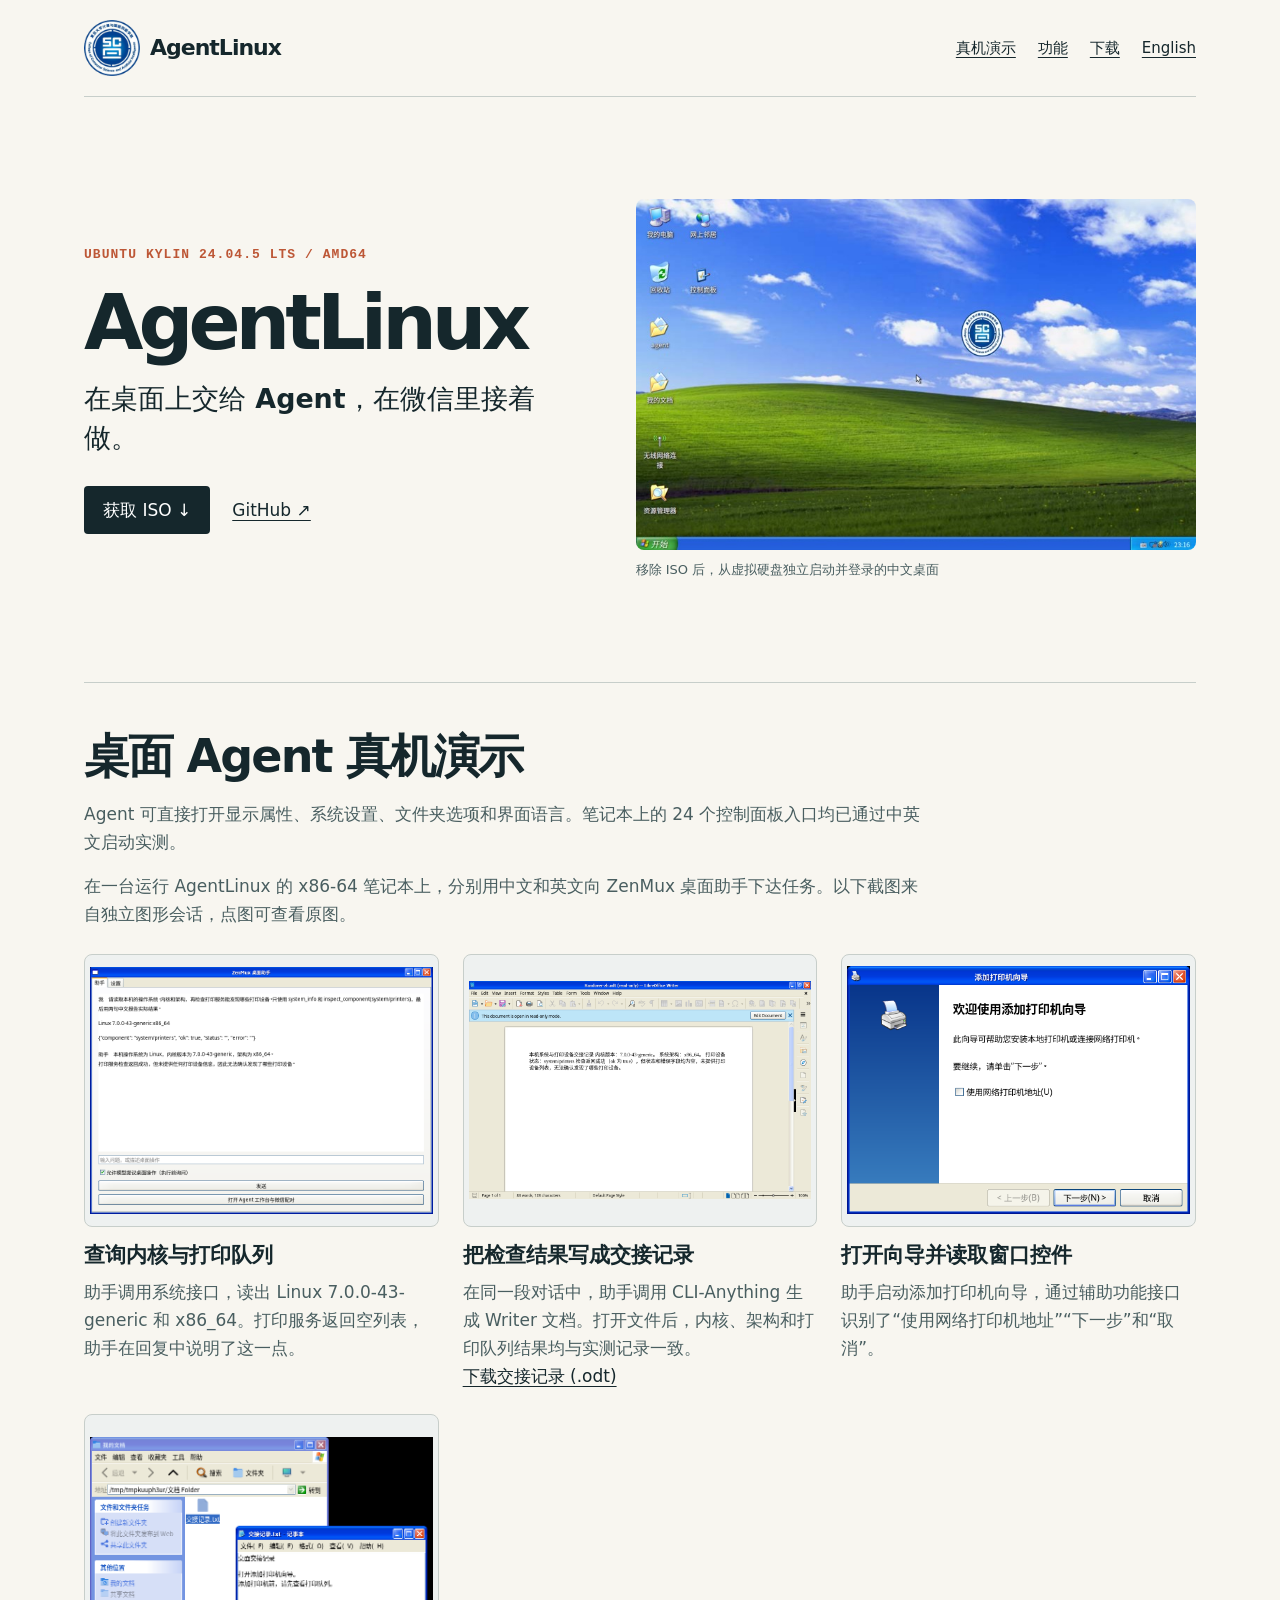
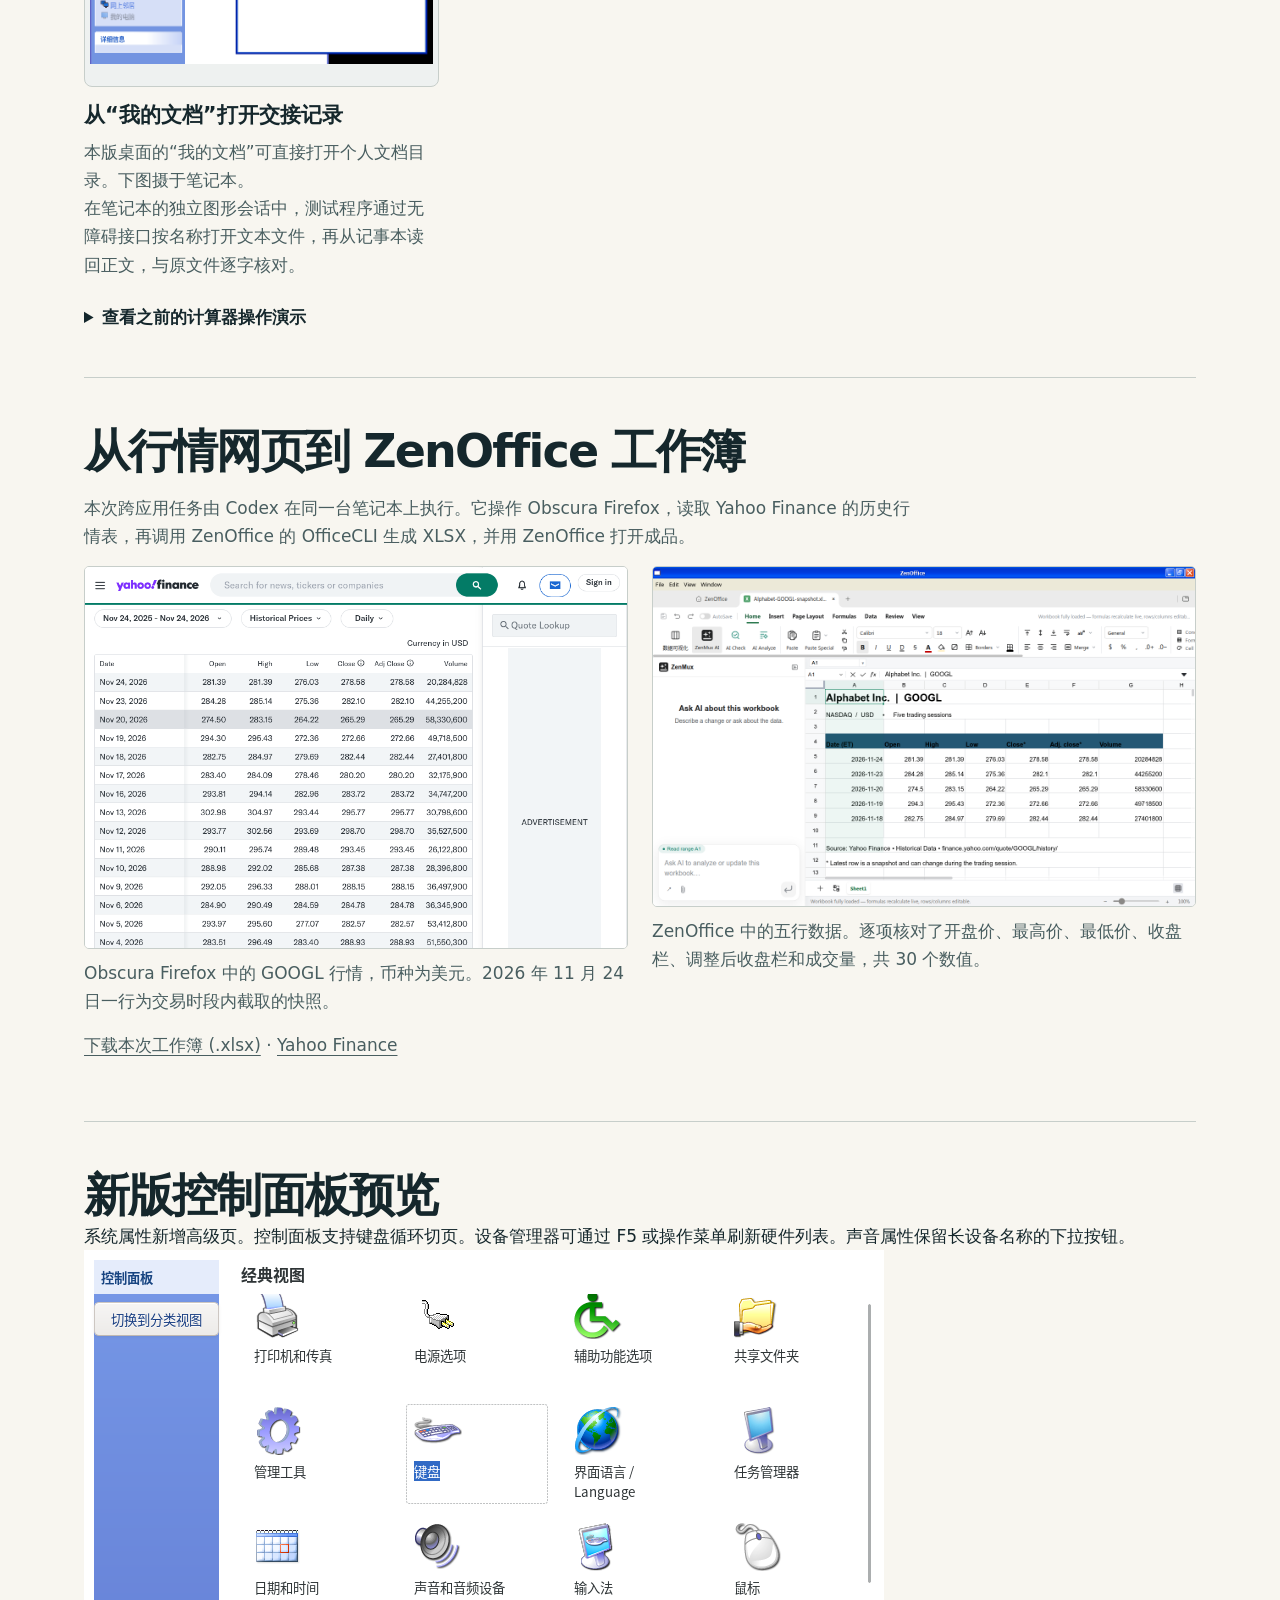
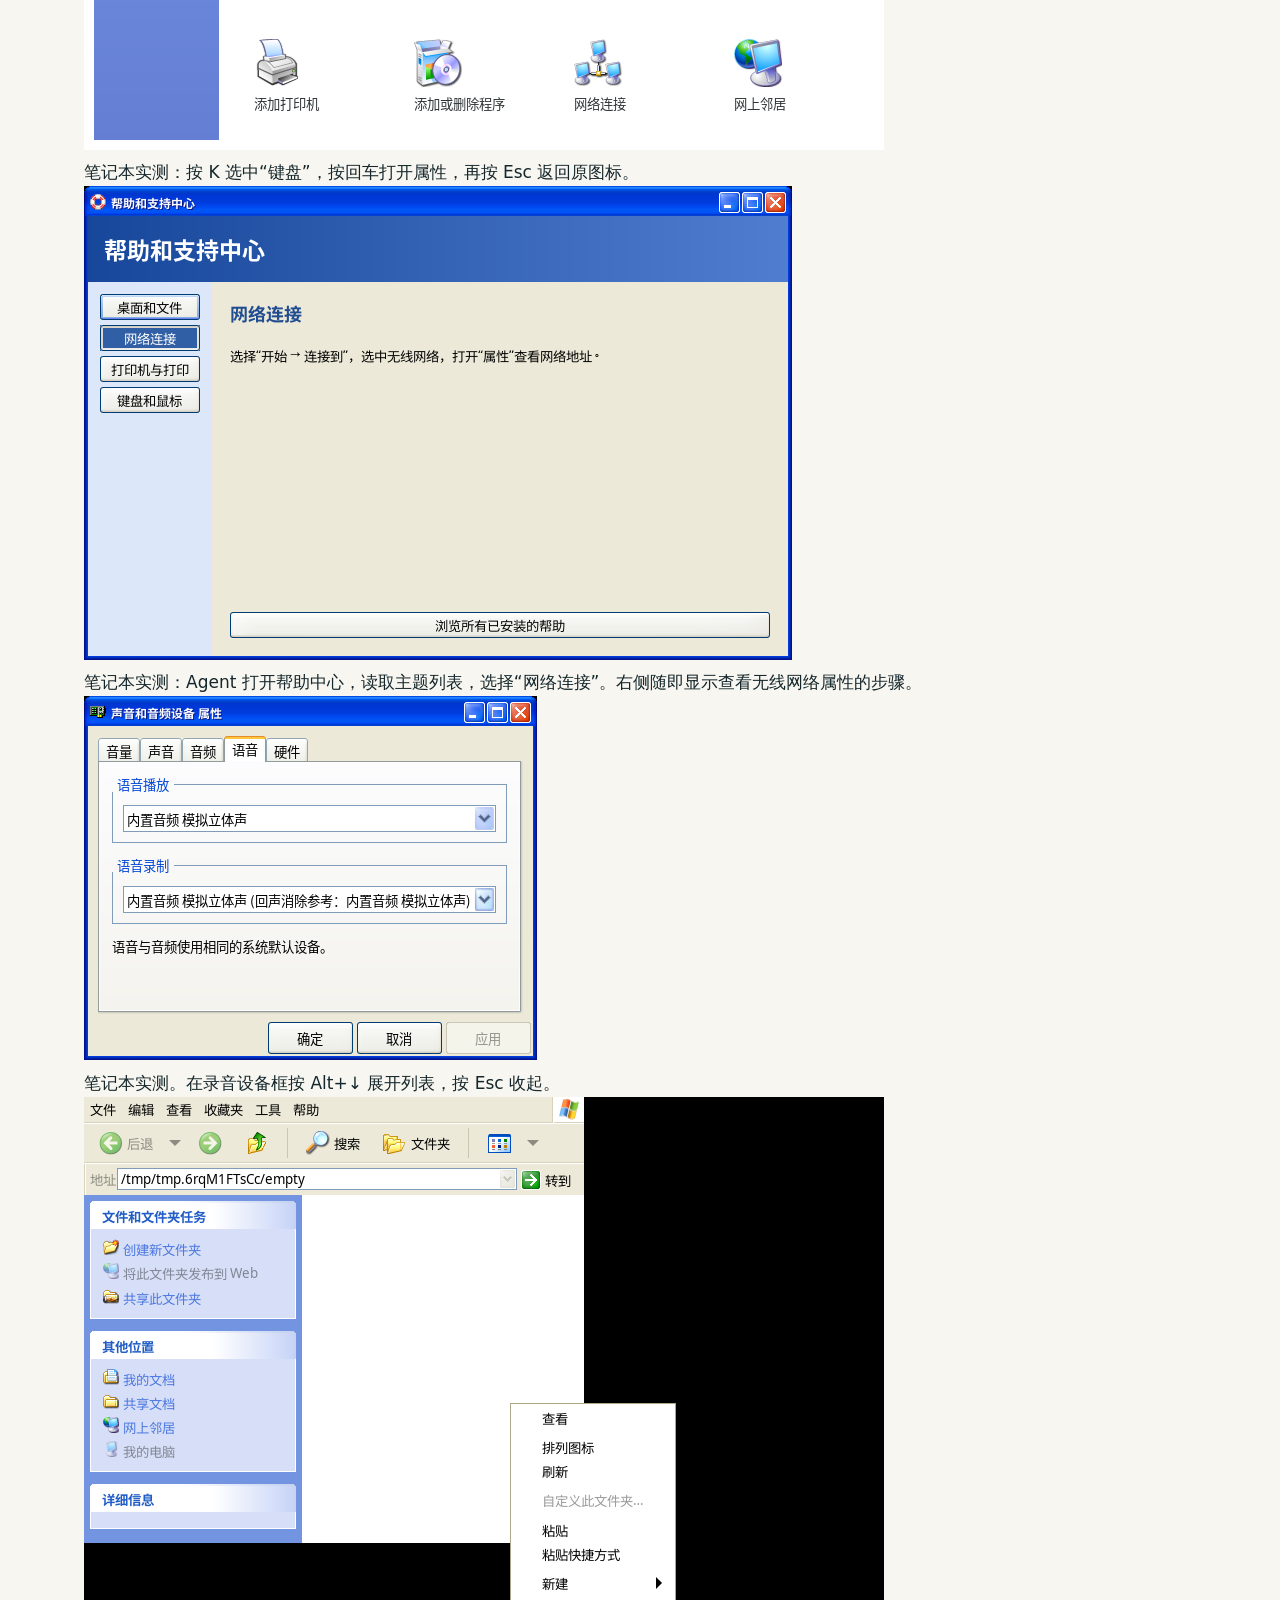
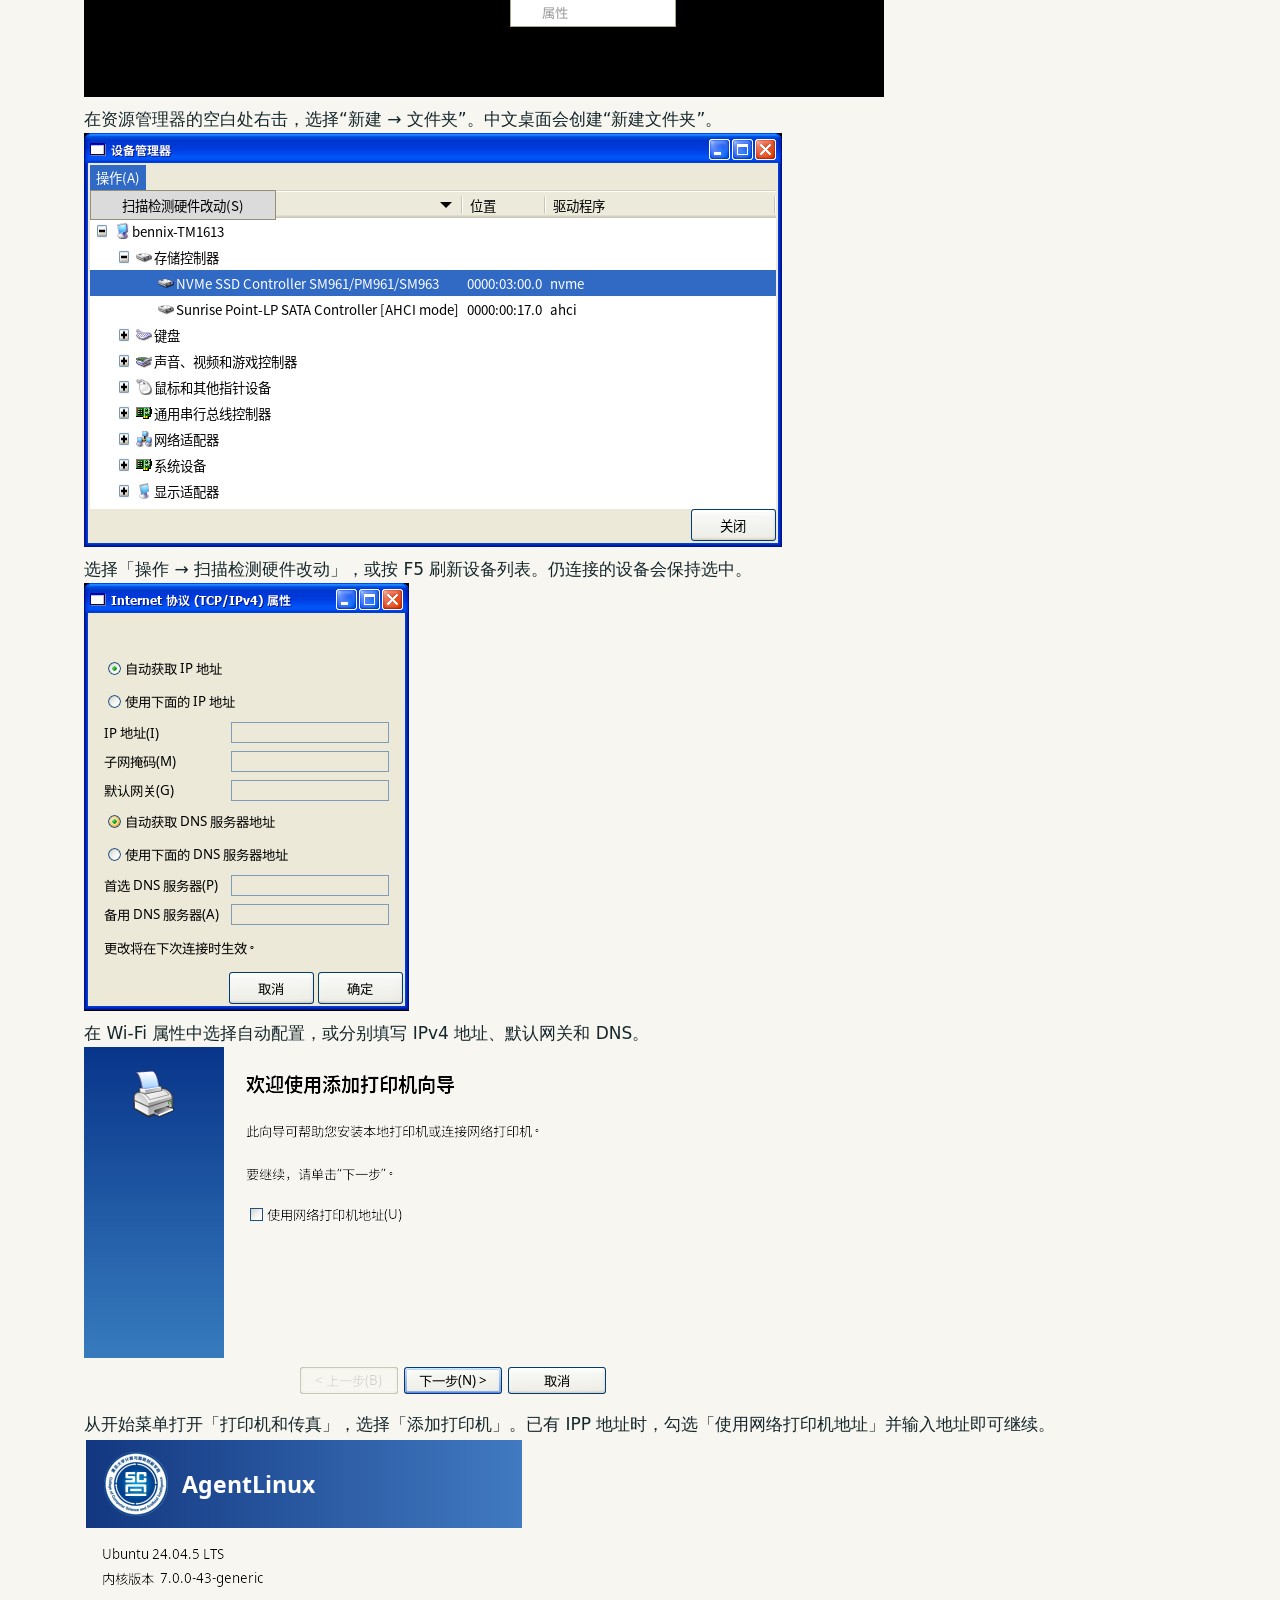
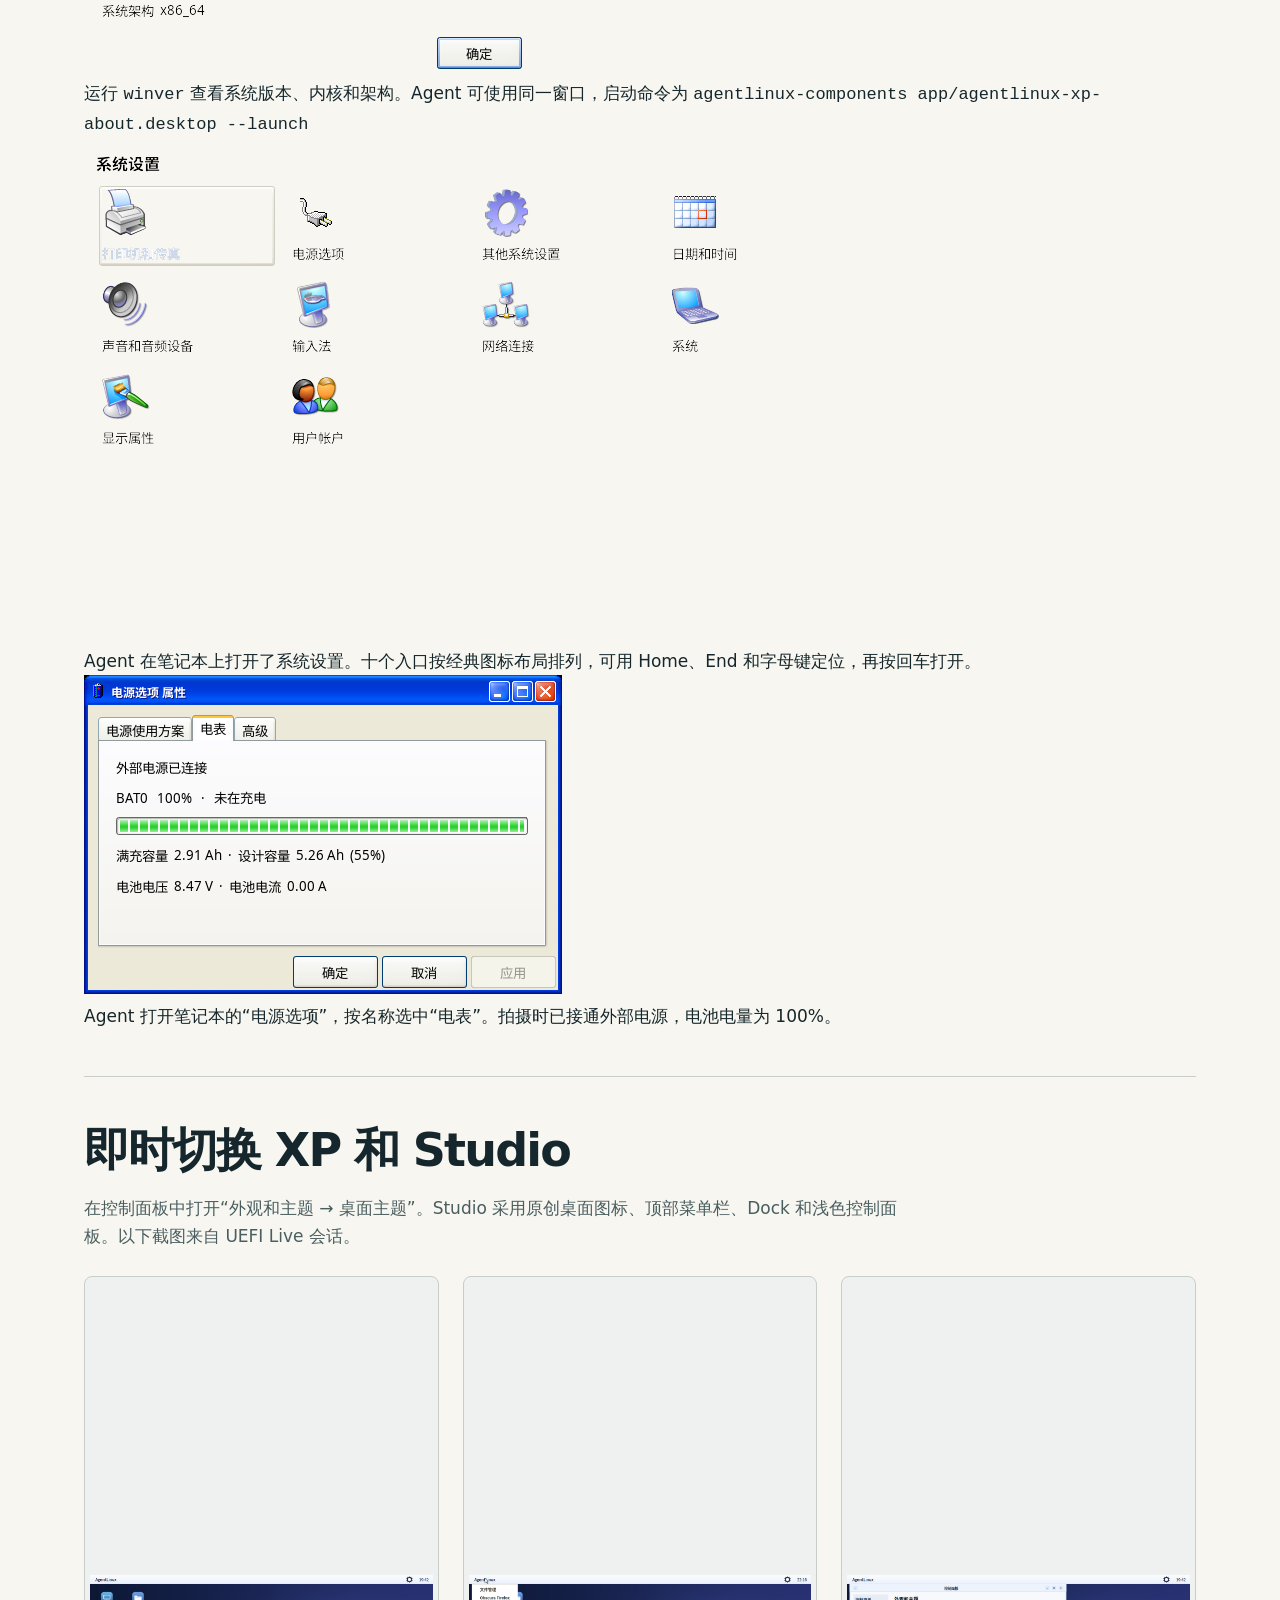
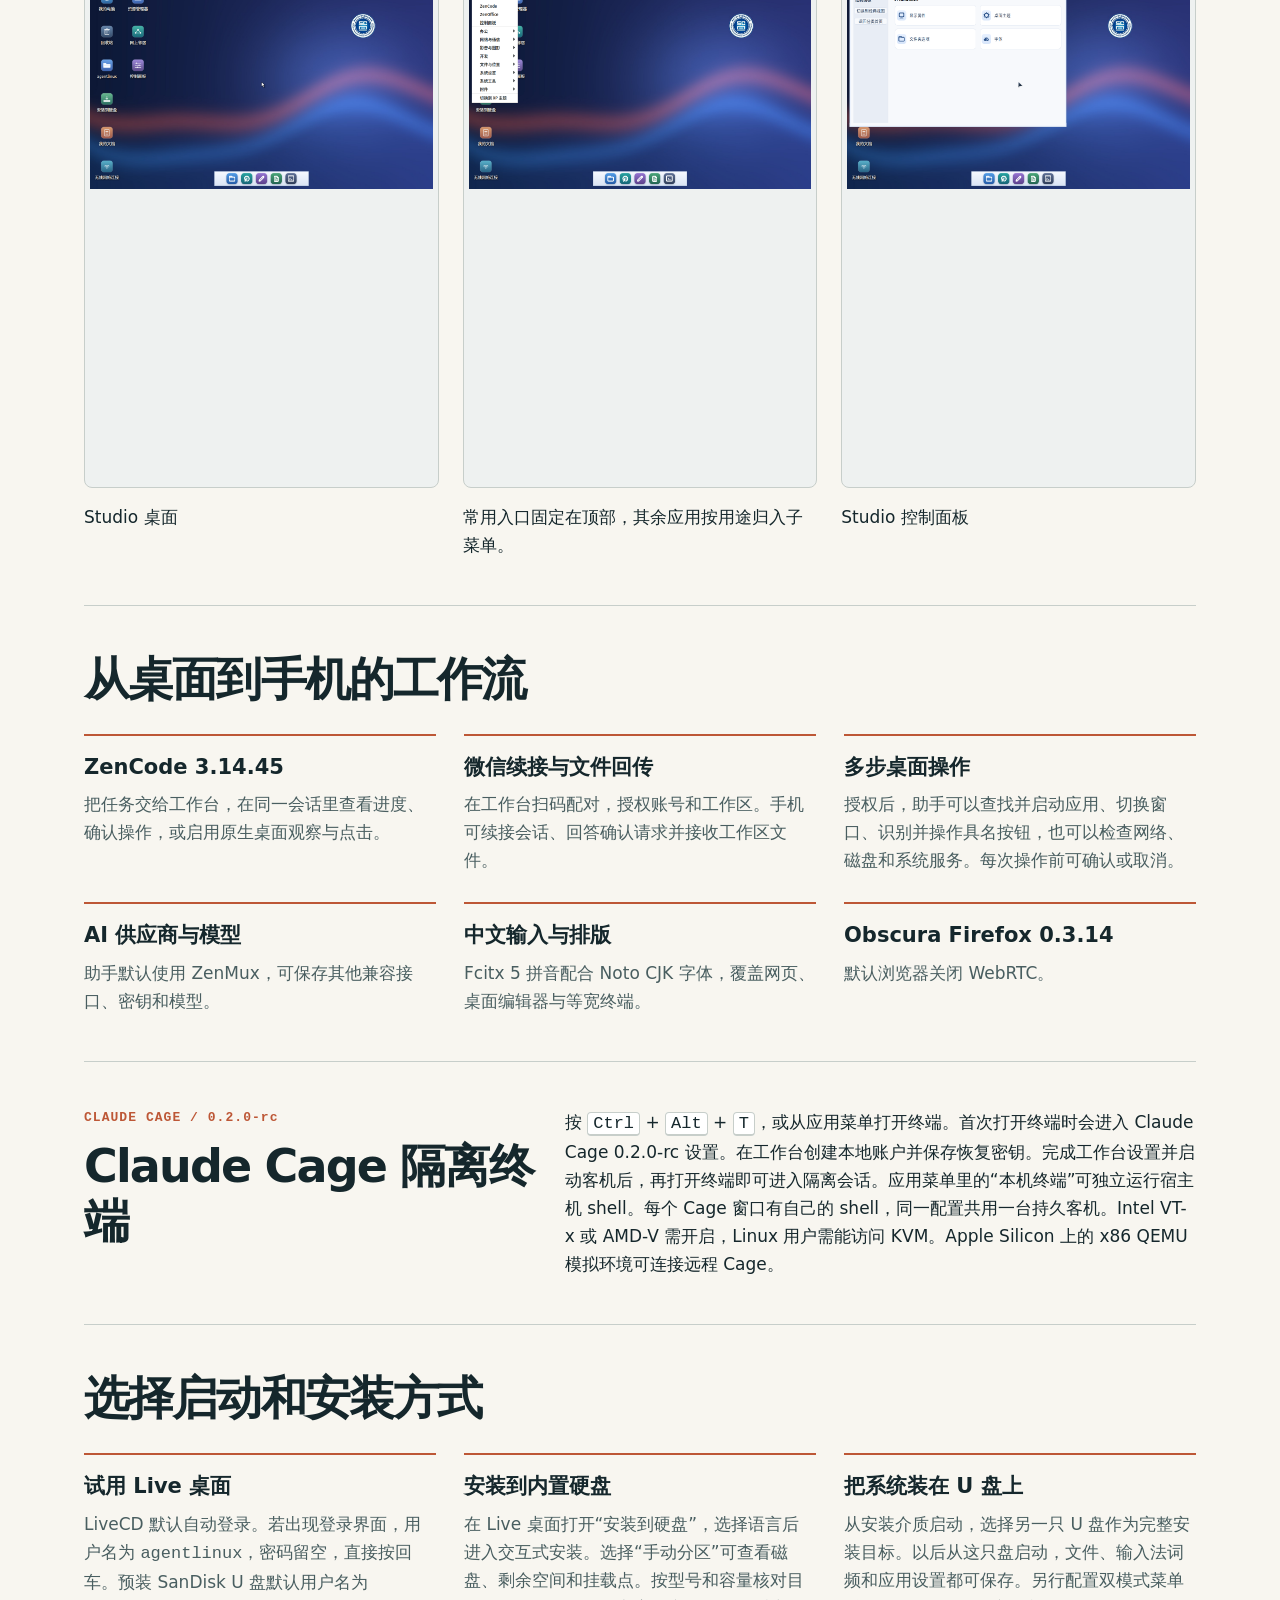
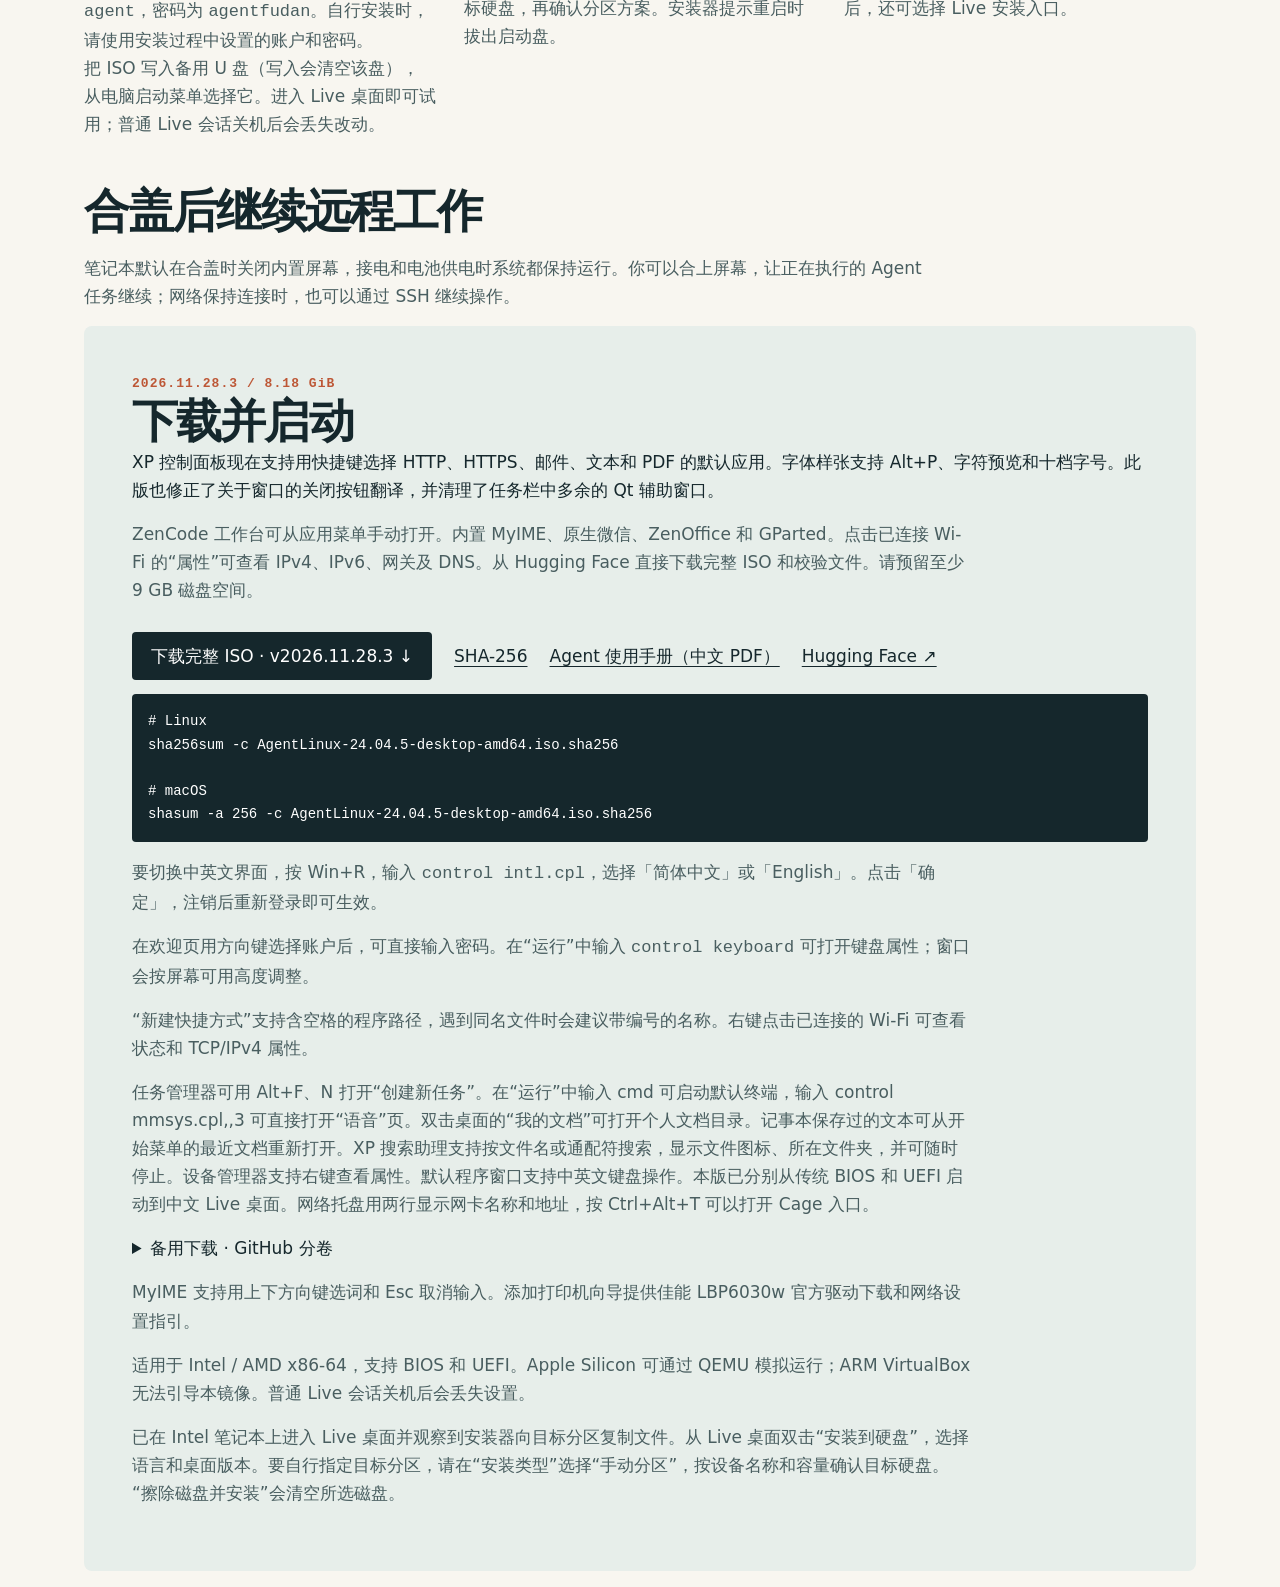
==== commit 65f6da7b: "Update Obscura Firefox to 0.3.14 for the next AgentLinux release" ====
--- a/docs/index.html
+++ b/docs/index.html
@@ -1,5 +1,5 @@
-<!doctype html><html lang="zh-CN"><meta charset="utf-8"><meta name="viewport" content="width=device-width, initial-scale=1"><title>AgentLinux · 中文 Agent 桌面系统</title><meta name="description" content="在桌面上交给 Agent，在微信里接着做。 Ubuntu Kylin 24.04.5 LTS · ZenCode 3.14.45"><link rel="icon" type="image/png" href="assets/college-emblem.png"><link rel="stylesheet" href="assets/site.css"><header><nav><a class="brand" href="#top"><img src="assets/college-emblem.png" width="56" height="56" alt="复旦大学计算与智能创新学院徽章">AgentLinux</a><div class="navlinks"><a href="#hardware-demo">真机演示</a><a href="#features">功能</a><a href="#download">下载</a><a href="en.html" lang="en">English</a></div></nav></header><main id="top"><section class="hero"><div><p class="meta">UBUNTU KYLIN 24.04.5 LTS / AMD64</p><h1>AgentLinux</h1><p class="lead">在桌面上交给 Agent，在微信里接着做。</p><div class="actions"><a class="button" href="#download">获取 ISO ↓</a><a href="https://github.com/bennix/AgentLinux">GitHub ↗</a></div></div><figure><img src="assets/xp-desktop.jpg" width="800" height="500" style="height:auto" alt="QEMU 中的 AgentLinux 中文桌面，带有绿色开始按钮和蓝色任务栏"><figcaption>移除 ISO 后，从虚拟硬盘独立启动并登录的中文桌面</figcaption></figure></section><section class="section" id="hardware-demo"><h2>桌面 Agent 真机演示</h2><p class="details">Agent 可直接打开显示属性、系统设置、文件夹选项和界面语言。笔记本上的 24 个控制面板入口均已通过中英文启动实测。</p><p class="details">在一台运行 AgentLinux 的 x86-64 笔记本上，分别用中文和英文向 ZenMux 桌面助手下达任务。以下截图来自独立图形会话，点图可查看原图。</p><div class="demo-gallery"><figure><a href="assets/agent/laptop-20261125/zh-inspect.png"><img src="assets/agent/laptop-20261125/zh-inspect.png" loading="lazy" alt="查询内核与打印队列"></a><figcaption><h3>查询内核与打印队列</h3><p>助手调用系统接口，读出 Linux 7.0.0-43-generic 和 x86_64。打印服务返回空列表，助手在回复中说明了这一点。</p></figcaption></figure><figure><a href="assets/agent/laptop-20261125/writer-document-zh.png"><img src="assets/agent/laptop-20261125/writer-document-zh.png" loading="lazy" alt="把检查结果写成交接记录"></a><figcaption><h3>把检查结果写成交接记录</h3><p>在同一段对话中，助手调用 CLI-Anything 生成 Writer 文档。打开文件后，内核、架构和打印队列结果均与实测记录一致。</p><a href="assets/agent/laptop-20261125/Handover-zh.odt" download>下载交接记录 (.odt)</a></figcaption></figure><figure><a href="assets/agent/laptop-20261125/zh-printer-wizard.png"><img src="assets/agent/laptop-20261125/zh-printer-wizard.png" loading="lazy" alt="打开向导并读取窗口控件"></a><figcaption><h3>打开向导并读取窗口控件</h3><p>助手启动添加打印机向导，通过辅助功能接口识别了“使用网络打印机地址”“下一步”和“取消”。</p></figcaption></figure><figure><a href="assets/agent/laptop-20261125/documents-demo-zh_CN.png"><img src="assets/agent/laptop-20261125/documents-demo-zh_CN.png" loading="lazy" alt="从“我的文档”打开交接记录"></a><figcaption><h3>从“我的文档”打开交接记录</h3><p>本版桌面的“我的文档”可直接打开个人文档目录。下图摄于笔记本。</p><p>在笔记本的独立图形会话中，测试程序通过无障碍接口按名称打开文本文件，再从记事本读回正文，与原文件逐字核对。</p></figcaption></figure></div><details class="earlier-demo"><summary>查看之前的计算器操作演示</summary><div class="demo-gallery"><figure><a href="assets/agent/confirm-app.png"><img src="assets/agent/confirm-app.png" loading="lazy" alt="助手读出内核版本和架构，然后请求按桌面 ID 启动 MATE 计算器。"></a><figcaption><h3>查询系统并打开应用</h3><p>助手读出内核版本和架构，然后请求按桌面 ID 启动 MATE 计算器。</p></figcaption></figure><figure><a href="assets/agent/control.png"><img src="assets/agent/control.png" loading="lazy" alt="助手读取计算器的可访问控件。图中是按下数字 6 之前的确认窗口。"></a><figcaption><h3>识别并操作窗口按钮</h3><p>助手读取计算器的可访问控件。图中是按下数字 6 之前的确认窗口。</p></figcaption></figure><figure><a href="assets/agent/calculator.png"><img src="assets/agent/calculator.png" loading="lazy" alt="依次激活 6、乘号、7 和等号后，计算器窗口显示实际结果。"></a><figcaption><h3>在计算器中得到 42</h3><p>依次激活 6、乘号、7 和等号后，计算器窗口显示实际结果。</p></figcaption></figure></div></details></section><section class="section" id="market-demo"><h2>从行情网页到 ZenOffice 工作簿</h2><p class="details">本次跨应用任务由 Codex 在同一台笔记本上执行。它操作 Obscura Firefox，读取 Yahoo Finance 的历史行情表，再调用 ZenOffice 的 OfficeCLI 生成 XLSX，并用 ZenOffice 打开成品。</p><div class="market-demo"><figure><a href="assets/agent/laptop-20261125/browser-history.png"><img src="assets/agent/laptop-20261125/browser-history.png" alt="Obscura Firefox 中的 GOOGL 行情，币种为美元。2026 年 11 月 24 日一行为交易时段内截取的快照。" loading="lazy"></a><figcaption>Obscura Firefox 中的 GOOGL 行情，币种为美元。2026 年 11 月 24 日一行为交易时段内截取的快照。</figcaption></figure><figure><a href="assets/agent/laptop-20261125/sheet.png"><img src="assets/agent/laptop-20261125/sheet.png" alt="ZenOffice 中的五行数据。逐项核对了开盘价、最高价、最低价、收盘栏、调整后收盘栏和成交量，共 30 个数值。" loading="lazy"></a><figcaption>ZenOffice 中的五行数据。逐项核对了开盘价、最高价、最低价、收盘栏、调整后收盘栏和成交量，共 30 个数值。</figcaption></figure></div><p class="details"><a href="assets/agent/laptop-20261125/Alphabet-GOOGL-snapshot.xlsx" download>下载本次工作簿 (.xlsx)</a> · <a href="https://finance.yahoo.com/quote/GOOGL/history/">Yahoo Finance</a></p></section><section class="section" id="xp-preview"><h2>新版控制面板预览</h2><p>系统属性新增高级页。控制面板支持键盘循环切页。设备管理器可通过 F5 或操作菜单刷新硬件列表。声音属性保留长设备名称的下拉按钮。</p><figure><a href="assets/xp-control-panel-zh_CN.png"><img src="assets/xp-control-panel-zh_CN.png" width="800" height="500" style="max-width:100%;height:auto" loading="lazy" alt="笔记本的经典控制面板，键盘图标的名称以蓝色高亮"></a><figcaption>笔记本实测：按 K 选中“键盘”，按回车打开属性，再按 Esc 返回原图标。</figcaption></figure><figure><a href="assets/xp-help-zh_CN.png"><img src="assets/xp-help-zh_CN.png" width="708" height="474" style="max-width:100%;height:auto" alt="Agent 已选中网络连接主题，右侧显示中文操作说明。" loading="lazy"></a><figcaption>笔记本实测：Agent 打开帮助中心，读取主题列表，选择“网络连接”。右侧随即显示查看无线网络属性的步骤。</figcaption></figure><figure><img src="assets/xp-voice-zh_CN.png" width="453" height="364" style="max-width:100%;height:auto" loading="lazy" alt="XP 语音属性中的播放和录音设备选择框"><figcaption>笔记本实测。在录音设备框按 Alt+↓ 展开列表，按 Esc 收起。</figcaption></figure><figure><img src="assets/xp-explorer-zh_CN.png" width="800" height="600" loading="lazy" style="max-width:100%;height:auto" alt="笔记本上资源管理器的中文右键菜单，包含新建、刷新和属性"><figcaption>在资源管理器的空白处右击，选择“新建 → 文件夹”。中文桌面会创建“新建文件夹”。</figcaption></figure><figure><img src="assets/xp-device-scan-zh_CN.png" width="698" height="414" style="max-width:100%;height:auto" loading="lazy" alt="中文设备管理器的操作菜单"><figcaption>选择「操作 → 扫描检测硬件改动」，或按 F5 刷新设备列表。仍连接的设备会保持选中。</figcaption></figure><figure><img src="assets/xp-wifi-zh_CN.png" width="325" height="428" style="max-width:100%;height:auto" loading="lazy" alt="XP 的 IPv4 属性窗口，已选中自动获取 IP 地址和 DNS 服务器地址"><figcaption>在 Wi-Fi 属性中选择自动配置，或分别填写 IPv4 地址、默认网关和 DNS。</figcaption></figure><figure><img src="assets/xp-print-wizard-zh_CN.png" width="530" height="355" style="max-width:100%;height:auto" loading="lazy" alt="中文添加打印机向导，提供网络打印机地址选项"><figcaption>从开始菜单打开「打印机和传真」，选择「添加打印机」。已有 IPP 地址时，勾选「使用网络打印机地址」并输入地址即可继续。</figcaption></figure><figure><img src="assets/xp-about-zh_CN.png" width="440" height="233" loading="lazy" style="max-width:100%;height:auto" alt="笔记本上的关于 AgentLinux 窗口"><figcaption>运行 <code>winver</code> 查看系统版本、内核和架构。Agent 可使用同一窗口，启动命令为 <code>agentlinux-components app/agentlinux-xp-about.desktop --launch</code></figcaption></figure><figure><img src="assets/xp-settings-home-zh_CN.png" width="776" height="500" loading="lazy" style="max-width:100%;height:auto" alt="XP 风格的系统设置首页"><figcaption>Agent 在笔记本上打开了系统设置。十个入口按经典图标布局排列，可用 Home、End 和字母键定位，再按回车打开。</figcaption></figure><figure><img src="assets/xp-meter-zh_CN.png" width="478" height="319" loading="lazy" style="max-width:100%;height:auto" alt="XP 电表显示外部电源已连接"><figcaption>Agent 打开笔记本的“电源选项”，按名称选中“电表”。拍摄时已接通外部电源，电池电量为 100%。</figcaption></figure></section><section id="studio" class="section"><h2>即时切换 XP 和 Studio</h2><p class="details">在控制面板中打开“外观和主题 → 桌面主题”。Studio 采用原创桌面图标、顶部菜单栏、Dock 和浅色控制面板。以下截图来自 UEFI Live 会话。</p><div class="demo-gallery"><figure><a href="assets/studio-desktop.png"><img src="assets/studio-desktop.png" width="1280" height="800" loading="lazy" alt="Studio 桌面"></a><figcaption>Studio 桌面</figcaption></figure><figure><a href="assets/studio-application-menu.png"><img src="assets/studio-application-menu.png" width="1280" height="800" loading="lazy" alt="Studio 分类菜单"></a><figcaption>常用入口固定在顶部，其余应用按用途归入子菜单。</figcaption></figure><figure><a href="assets/studio-control-panel.png"><img src="assets/studio-control-panel.png" width="1280" height="800" loading="lazy" alt="Studio 控制面板"></a><figcaption>Studio 控制面板</figcaption></figure></div></section><section id="features" class="section"><h2>从桌面到手机的工作流</h2><div class="grid"><article><h3>ZenCode 3.14.45</h3><p>把任务交给工作台，在同一会话里查看进度、确认操作，或启用原生桌面观察与点击。</p></article><article><h3>微信续接与文件回传</h3><p>在工作台扫码配对，授权账号和工作区。手机可续接会话、回答确认请求并接收工作区文件。</p></article><article><h3>多步桌面操作</h3><p>授权后，助手可以查找并启动应用、切换窗口、识别并操作具名按钮，也可以检查网络、磁盘和系统服务。每次操作前可确认或取消。</p></article><article><h3>AI 供应商与模型</h3><p>助手默认使用 ZenMux，可保存其他兼容接口、密钥和模型。</p></article><article><h3>中文输入与排版</h3><p>Fcitx 5 拼音配合 Noto CJK 字体，覆盖网页、桌面编辑器与等宽终端。</p></article><article><h3>Obscura Firefox 0.3.13</h3><p>默认浏览器关闭 WebRTC。</p></article></div></section><section id="claude-cage" class="section cage"><div><p class="meta">CLAUDE CAGE / 0.2.0-rc</p><h2>Claude Cage 隔离终端</h2></div><p>按 <kbd>Ctrl</kbd> + <kbd>Alt</kbd> + <kbd>T</kbd>，或从应用菜单打开终端。首次打开终端时会进入 Claude Cage 0.2.0-rc 设置。在工作台创建本地账户并保存恢复密钥。完成工作台设置并启动客机后，再打开终端即可进入隔离会话。应用菜单里的“本机终端”可独立运行宿主机 shell。每个 Cage 窗口有自己的 shell，同一配置共用一台持久客机。Intel VT-x 或 AMD-V 需开启，Linux 用户需能访问 KVM。Apple Silicon 上的 x86 QEMU 模拟环境可连接远程 Cage。</p></section><section class="section" id="installation"><h2>选择启动和安装方式</h2><div class="grid"><article><h3>试用 Live 桌面</h3><p>LiveCD 默认自动登录。若出现登录界面，用户名为 <code>agentlinux</code>，密码留空，直接按回车。预装 SanDisk U 盘默认用户名为 <code>agent</code>，密码为 <code>agentfudan</code>。自行安装时，请使用安装过程中设置的账户和密码。</p><p>把 ISO 写入备用 U 盘（写入会清空该盘），从电脑启动菜单选择它。进入 Live 桌面即可试用；普通 Live 会话关机后会丢失改动。</p></article><article><h3>安装到内置硬盘</h3><p>在 Live 桌面打开“安装到硬盘”，选择语言后进入交互式安装。选择“手动分区”可查看磁盘、剩余空间和挂载点。按型号和容量核对目标硬盘，再确认分区方案。安装器提示重启时拔出启动盘。</p></article><article><h3>把系统装在 U 盘上</h3><p>从安装介质启动，选择另一只 U 盘作为完整安装目标。以后从这只盘启动，文件、输入法词频和应用设置都可保存。另行配置双模式菜单后，还可选择 Live 安装入口。</p></article></div></section><section><h2>合盖后继续远程工作</h2><p class="details">笔记本默认在合盖时关闭内置屏幕，接电和电池供电时系统都保持运行。你可以合上屏幕，让正在执行的 Agent 任务继续；网络保持连接时，也可以通过 SSH 继续操作。</p></section><section class="download" id="download"><p class="meta">2026.11.28.2 / 8.18 GiB</p><h2>下载并启动</h2><p>XP 控制面板现在支持用快捷键选择 HTTP、HTTPS、邮件、文本和 PDF 的默认应用。字体样张支持 Alt+P、字符预览和十档字号。此版也修正了关于窗口的关闭按钮翻译，并清理了任务栏中多余的 Qt 辅助窗口。</p><p class="details">ZenCode 工作台可从应用菜单手动打开。内置 MyIME、原生微信、ZenOffice 和 GParted。点击已连接 Wi-Fi 的“属性”可查看 IPv4、IPv6、网关及 DNS。从 Hugging Face 直接下载完整 ISO 和校验文件。请预留至少 9 GB 磁盘空间。</p><div class="actions"><a class="button" href="https://huggingface.co/datasets/Bennixzp2024/AgentLinux/resolve/v2026.11.28.2/AgentLinux-24.04.5-desktop-amd64.iso?download=true">下载完整 ISO · v2026.11.28.2 ↓</a><a href="https://huggingface.co/datasets/Bennixzp2024/AgentLinux/resolve/v2026.11.28.2/AgentLinux-24.04.5-desktop-amd64.iso.sha256?download=true">SHA-256</a><a href="manual/agent-guide.pdf" hreflang="zh-CN">Agent 使用手册（中文 PDF）</a><a href="https://huggingface.co/datasets/Bennixzp2024/AgentLinux">Hugging Face ↗</a></div><pre># Linux
+<!doctype html><html lang="zh-CN"><meta charset="utf-8"><meta name="viewport" content="width=device-width, initial-scale=1"><title>AgentLinux · 中文 Agent 桌面系统</title><meta name="description" content="在桌面上交给 Agent，在微信里接着做。 Ubuntu Kylin 24.04.5 LTS · ZenCode 3.14.45"><link rel="icon" type="image/png" href="assets/college-emblem.png"><link rel="stylesheet" href="assets/site.css"><header><nav><a class="brand" href="#top"><img src="assets/college-emblem.png" width="56" height="56" alt="复旦大学计算与智能创新学院徽章">AgentLinux</a><div class="navlinks"><a href="#hardware-demo">真机演示</a><a href="#features">功能</a><a href="#download">下载</a><a href="en.html" lang="en">English</a></div></nav></header><main id="top"><section class="hero"><div><p class="meta">UBUNTU KYLIN 24.04.5 LTS / AMD64</p><h1>AgentLinux</h1><p class="lead">在桌面上交给 Agent，在微信里接着做。</p><div class="actions"><a class="button" href="#download">获取 ISO ↓</a><a href="https://github.com/bennix/AgentLinux">GitHub ↗</a></div></div><figure><img src="assets/xp-desktop.jpg" width="800" height="500" style="height:auto" alt="QEMU 中的 AgentLinux 中文桌面，带有绿色开始按钮和蓝色任务栏"><figcaption>移除 ISO 后，从虚拟硬盘独立启动并登录的中文桌面</figcaption></figure></section><section class="section" id="hardware-demo"><h2>桌面 Agent 真机演示</h2><p class="details">Agent 可直接打开显示属性、系统设置、文件夹选项和界面语言。笔记本上的 24 个控制面板入口均已通过中英文启动实测。</p><p class="details">在一台运行 AgentLinux 的 x86-64 笔记本上，分别用中文和英文向 ZenMux 桌面助手下达任务。以下截图来自独立图形会话，点图可查看原图。</p><div class="demo-gallery"><figure><a href="assets/agent/laptop-20261125/zh-inspect.png"><img src="assets/agent/laptop-20261125/zh-inspect.png" loading="lazy" alt="查询内核与打印队列"></a><figcaption><h3>查询内核与打印队列</h3><p>助手调用系统接口，读出 Linux 7.0.0-43-generic 和 x86_64。打印服务返回空列表，助手在回复中说明了这一点。</p></figcaption></figure><figure><a href="assets/agent/laptop-20261125/writer-document-zh.png"><img src="assets/agent/laptop-20261125/writer-document-zh.png" loading="lazy" alt="把检查结果写成交接记录"></a><figcaption><h3>把检查结果写成交接记录</h3><p>在同一段对话中，助手调用 CLI-Anything 生成 Writer 文档。打开文件后，内核、架构和打印队列结果均与实测记录一致。</p><a href="assets/agent/laptop-20261125/Handover-zh.odt" download>下载交接记录 (.odt)</a></figcaption></figure><figure><a href="assets/agent/laptop-20261125/zh-printer-wizard.png"><img src="assets/agent/laptop-20261125/zh-printer-wizard.png" loading="lazy" alt="打开向导并读取窗口控件"></a><figcaption><h3>打开向导并读取窗口控件</h3><p>助手启动添加打印机向导，通过辅助功能接口识别了“使用网络打印机地址”“下一步”和“取消”。</p></figcaption></figure><figure><a href="assets/agent/laptop-20261125/documents-demo-zh_CN.png"><img src="assets/agent/laptop-20261125/documents-demo-zh_CN.png" loading="lazy" alt="从“我的文档”打开交接记录"></a><figcaption><h3>从“我的文档”打开交接记录</h3><p>本版桌面的“我的文档”可直接打开个人文档目录。下图摄于笔记本。</p><p>在笔记本的独立图形会话中，测试程序通过无障碍接口按名称打开文本文件，再从记事本读回正文，与原文件逐字核对。</p></figcaption></figure></div><details class="earlier-demo"><summary>查看之前的计算器操作演示</summary><div class="demo-gallery"><figure><a href="assets/agent/confirm-app.png"><img src="assets/agent/confirm-app.png" loading="lazy" alt="助手读出内核版本和架构，然后请求按桌面 ID 启动 MATE 计算器。"></a><figcaption><h3>查询系统并打开应用</h3><p>助手读出内核版本和架构，然后请求按桌面 ID 启动 MATE 计算器。</p></figcaption></figure><figure><a href="assets/agent/control.png"><img src="assets/agent/control.png" loading="lazy" alt="助手读取计算器的可访问控件。图中是按下数字 6 之前的确认窗口。"></a><figcaption><h3>识别并操作窗口按钮</h3><p>助手读取计算器的可访问控件。图中是按下数字 6 之前的确认窗口。</p></figcaption></figure><figure><a href="assets/agent/calculator.png"><img src="assets/agent/calculator.png" loading="lazy" alt="依次激活 6、乘号、7 和等号后，计算器窗口显示实际结果。"></a><figcaption><h3>在计算器中得到 42</h3><p>依次激活 6、乘号、7 和等号后，计算器窗口显示实际结果。</p></figcaption></figure></div></details></section><section class="section" id="market-demo"><h2>从行情网页到 ZenOffice 工作簿</h2><p class="details">本次跨应用任务由 Codex 在同一台笔记本上执行。它操作 Obscura Firefox，读取 Yahoo Finance 的历史行情表，再调用 ZenOffice 的 OfficeCLI 生成 XLSX，并用 ZenOffice 打开成品。</p><div class="market-demo"><figure><a href="assets/agent/laptop-20261125/browser-history.png"><img src="assets/agent/laptop-20261125/browser-history.png" alt="Obscura Firefox 中的 GOOGL 行情，币种为美元。2026 年 11 月 24 日一行为交易时段内截取的快照。" loading="lazy"></a><figcaption>Obscura Firefox 中的 GOOGL 行情，币种为美元。2026 年 11 月 24 日一行为交易时段内截取的快照。</figcaption></figure><figure><a href="assets/agent/laptop-20261125/sheet.png"><img src="assets/agent/laptop-20261125/sheet.png" alt="ZenOffice 中的五行数据。逐项核对了开盘价、最高价、最低价、收盘栏、调整后收盘栏和成交量，共 30 个数值。" loading="lazy"></a><figcaption>ZenOffice 中的五行数据。逐项核对了开盘价、最高价、最低价、收盘栏、调整后收盘栏和成交量，共 30 个数值。</figcaption></figure></div><p class="details"><a href="assets/agent/laptop-20261125/Alphabet-GOOGL-snapshot.xlsx" download>下载本次工作簿 (.xlsx)</a> · <a href="https://finance.yahoo.com/quote/GOOGL/history/">Yahoo Finance</a></p></section><section class="section" id="xp-preview"><h2>新版控制面板预览</h2><p>系统属性新增高级页。控制面板支持键盘循环切页。设备管理器可通过 F5 或操作菜单刷新硬件列表。声音属性保留长设备名称的下拉按钮。</p><figure><a href="assets/xp-control-panel-zh_CN.png"><img src="assets/xp-control-panel-zh_CN.png" width="800" height="500" style="max-width:100%;height:auto" loading="lazy" alt="笔记本的经典控制面板，键盘图标的名称以蓝色高亮"></a><figcaption>笔记本实测：按 K 选中“键盘”，按回车打开属性，再按 Esc 返回原图标。</figcaption></figure><figure><a href="assets/xp-help-zh_CN.png"><img src="assets/xp-help-zh_CN.png" width="708" height="474" style="max-width:100%;height:auto" alt="Agent 已选中网络连接主题，右侧显示中文操作说明。" loading="lazy"></a><figcaption>笔记本实测：Agent 打开帮助中心，读取主题列表，选择“网络连接”。右侧随即显示查看无线网络属性的步骤。</figcaption></figure><figure><img src="assets/xp-voice-zh_CN.png" width="453" height="364" style="max-width:100%;height:auto" loading="lazy" alt="XP 语音属性中的播放和录音设备选择框"><figcaption>笔记本实测。在录音设备框按 Alt+↓ 展开列表，按 Esc 收起。</figcaption></figure><figure><img src="assets/xp-explorer-zh_CN.png" width="800" height="600" loading="lazy" style="max-width:100%;height:auto" alt="笔记本上资源管理器的中文右键菜单，包含新建、刷新和属性"><figcaption>在资源管理器的空白处右击，选择“新建 → 文件夹”。中文桌面会创建“新建文件夹”。</figcaption></figure><figure><img src="assets/xp-device-scan-zh_CN.png" width="698" height="414" style="max-width:100%;height:auto" loading="lazy" alt="中文设备管理器的操作菜单"><figcaption>选择「操作 → 扫描检测硬件改动」，或按 F5 刷新设备列表。仍连接的设备会保持选中。</figcaption></figure><figure><img src="assets/xp-wifi-zh_CN.png" width="325" height="428" style="max-width:100%;height:auto" loading="lazy" alt="XP 的 IPv4 属性窗口，已选中自动获取 IP 地址和 DNS 服务器地址"><figcaption>在 Wi-Fi 属性中选择自动配置，或分别填写 IPv4 地址、默认网关和 DNS。</figcaption></figure><figure><img src="assets/xp-print-wizard-zh_CN.png" width="530" height="355" style="max-width:100%;height:auto" loading="lazy" alt="中文添加打印机向导，提供网络打印机地址选项"><figcaption>从开始菜单打开「打印机和传真」，选择「添加打印机」。已有 IPP 地址时，勾选「使用网络打印机地址」并输入地址即可继续。</figcaption></figure><figure><img src="assets/xp-about-zh_CN.png" width="440" height="233" loading="lazy" style="max-width:100%;height:auto" alt="笔记本上的关于 AgentLinux 窗口"><figcaption>运行 <code>winver</code> 查看系统版本、内核和架构。Agent 可使用同一窗口，启动命令为 <code>agentlinux-components app/agentlinux-xp-about.desktop --launch</code></figcaption></figure><figure><img src="assets/xp-settings-home-zh_CN.png" width="776" height="500" loading="lazy" style="max-width:100%;height:auto" alt="XP 风格的系统设置首页"><figcaption>Agent 在笔记本上打开了系统设置。十个入口按经典图标布局排列，可用 Home、End 和字母键定位，再按回车打开。</figcaption></figure><figure><img src="assets/xp-meter-zh_CN.png" width="478" height="319" loading="lazy" style="max-width:100%;height:auto" alt="XP 电表显示外部电源已连接"><figcaption>Agent 打开笔记本的“电源选项”，按名称选中“电表”。拍摄时已接通外部电源，电池电量为 100%。</figcaption></figure></section><section id="studio" class="section"><h2>即时切换 XP 和 Studio</h2><p class="details">在控制面板中打开“外观和主题 → 桌面主题”。Studio 采用原创桌面图标、顶部菜单栏、Dock 和浅色控制面板。以下截图来自 UEFI Live 会话。</p><div class="demo-gallery"><figure><a href="assets/studio-desktop.png"><img src="assets/studio-desktop.png" width="1280" height="800" loading="lazy" alt="Studio 桌面"></a><figcaption>Studio 桌面</figcaption></figure><figure><a href="assets/studio-application-menu.png"><img src="assets/studio-application-menu.png" width="1280" height="800" loading="lazy" alt="Studio 分类菜单"></a><figcaption>常用入口固定在顶部，其余应用按用途归入子菜单。</figcaption></figure><figure><a href="assets/studio-control-panel.png"><img src="assets/studio-control-panel.png" width="1280" height="800" loading="lazy" alt="Studio 控制面板"></a><figcaption>Studio 控制面板</figcaption></figure></div></section><section id="features" class="section"><h2>从桌面到手机的工作流</h2><div class="grid"><article><h3>ZenCode 3.14.45</h3><p>把任务交给工作台，在同一会话里查看进度、确认操作，或启用原生桌面观察与点击。</p></article><article><h3>微信续接与文件回传</h3><p>在工作台扫码配对，授权账号和工作区。手机可续接会话、回答确认请求并接收工作区文件。</p></article><article><h3>多步桌面操作</h3><p>授权后，助手可以查找并启动应用、切换窗口、识别并操作具名按钮，也可以检查网络、磁盘和系统服务。每次操作前可确认或取消。</p></article><article><h3>AI 供应商与模型</h3><p>助手默认使用 ZenMux，可保存其他兼容接口、密钥和模型。</p></article><article><h3>中文输入与排版</h3><p>Fcitx 5 拼音配合 Noto CJK 字体，覆盖网页、桌面编辑器与等宽终端。</p></article><article><h3>Obscura Firefox 0.3.14</h3><p>默认浏览器关闭 WebRTC。</p></article></div></section><section id="claude-cage" class="section cage"><div><p class="meta">CLAUDE CAGE / 0.2.0-rc</p><h2>Claude Cage 隔离终端</h2></div><p>按 <kbd>Ctrl</kbd> + <kbd>Alt</kbd> + <kbd>T</kbd>，或从应用菜单打开终端。首次打开终端时会进入 Claude Cage 0.2.0-rc 设置。在工作台创建本地账户并保存恢复密钥。完成工作台设置并启动客机后，再打开终端即可进入隔离会话。应用菜单里的“本机终端”可独立运行宿主机 shell。每个 Cage 窗口有自己的 shell，同一配置共用一台持久客机。Intel VT-x 或 AMD-V 需开启，Linux 用户需能访问 KVM。Apple Silicon 上的 x86 QEMU 模拟环境可连接远程 Cage。</p></section><section class="section" id="installation"><h2>选择启动和安装方式</h2><div class="grid"><article><h3>试用 Live 桌面</h3><p>LiveCD 默认自动登录。若出现登录界面，用户名为 <code>agentlinux</code>，密码留空，直接按回车。预装 SanDisk U 盘默认用户名为 <code>agent</code>，密码为 <code>agentfudan</code>。自行安装时，请使用安装过程中设置的账户和密码。</p><p>把 ISO 写入备用 U 盘（写入会清空该盘），从电脑启动菜单选择它。进入 Live 桌面即可试用；普通 Live 会话关机后会丢失改动。</p></article><article><h3>安装到内置硬盘</h3><p>在 Live 桌面打开“安装到硬盘”，选择语言后进入交互式安装。选择“手动分区”可查看磁盘、剩余空间和挂载点。按型号和容量核对目标硬盘，再确认分区方案。安装器提示重启时拔出启动盘。</p></article><article><h3>把系统装在 U 盘上</h3><p>从安装介质启动，选择另一只 U 盘作为完整安装目标。以后从这只盘启动，文件、输入法词频和应用设置都可保存。另行配置双模式菜单后，还可选择 Live 安装入口。</p></article></div></section><section><h2>合盖后继续远程工作</h2><p class="details">笔记本默认在合盖时关闭内置屏幕，接电和电池供电时系统都保持运行。你可以合上屏幕，让正在执行的 Agent 任务继续；网络保持连接时，也可以通过 SSH 继续操作。</p></section><section class="download" id="download"><p class="meta">2026.11.28.3 / 8.18 GiB</p><h2>下载并启动</h2><p>XP 控制面板现在支持用快捷键选择 HTTP、HTTPS、邮件、文本和 PDF 的默认应用。字体样张支持 Alt+P、字符预览和十档字号。此版也修正了关于窗口的关闭按钮翻译，并清理了任务栏中多余的 Qt 辅助窗口。</p><p class="details">ZenCode 工作台可从应用菜单手动打开。内置 MyIME、原生微信、ZenOffice 和 GParted。点击已连接 Wi-Fi 的“属性”可查看 IPv4、IPv6、网关及 DNS。从 Hugging Face 直接下载完整 ISO 和校验文件。请预留至少 9 GB 磁盘空间。</p><div class="actions"><a class="button" href="https://huggingface.co/datasets/Bennixzp2024/AgentLinux/resolve/v2026.11.28.3/AgentLinux-24.04.5-desktop-amd64.iso?download=true">下载完整 ISO · v2026.11.28.3 ↓</a><a href="https://huggingface.co/datasets/Bennixzp2024/AgentLinux/resolve/v2026.11.28.3/AgentLinux-24.04.5-desktop-amd64.iso.sha256?download=true">SHA-256</a><a href="manual/agent-guide.pdf" hreflang="zh-CN">Agent 使用手册（中文 PDF）</a><a href="https://huggingface.co/datasets/Bennixzp2024/AgentLinux">Hugging Face ↗</a></div><pre># Linux
 sha256sum -c AgentLinux-24.04.5-desktop-amd64.iso.sha256
 
 # macOS
-shasum -a 256 -c AgentLinux-24.04.5-desktop-amd64.iso.sha256</pre><p class="details">要切换中英文界面，按 Win+R，输入 <code>control intl.cpl</code>，选择「简体中文」或「English」。点击「确定」，注销后重新登录即可生效。</p><p class="details">在欢迎页用方向键选择账户后，可直接输入密码。在“运行”中输入 <code>control keyboard</code> 可打开键盘属性；窗口会按屏幕可用高度调整。</p><p class="details">“新建快捷方式”支持含空格的程序路径，遇到同名文件时会建议带编号的名称。右键点击已连接的 Wi-Fi 可查看状态和 TCP/IPv4 属性。</p><p class="details">任务管理器可用 Alt+F、N 打开“创建新任务”。在“运行”中输入 cmd 可启动默认终端，输入 control mmsys.cpl,,3 可直接打开“语音”页。双击桌面的“我的文档”可打开个人文档目录。记事本保存过的文本可从开始菜单的最近文档重新打开。XP 搜索助理支持按文件名或通配符搜索，显示文件图标、所在文件夹，并可随时停止。设备管理器支持右键查看属性。默认程序窗口支持中英文键盘操作。本版已分别从传统 BIOS 和 UEFI 启动到中文 Live 桌面。网络托盘用两行显示网卡名称和地址，按 Ctrl+Alt+T 可以打开 Cage 入口。</p><details><summary>备用下载 · GitHub 分卷</summary><p class="details">下载合并脚本并运行，它会续传、合并和校验全部 33 卷。</p><div class="actions"><a href="https://github.com/bennix/AgentLinux/releases/download/v2026.11.28.2/download-iso.py">下载合并脚本</a><a href="https://github.com/bennix/AgentLinux/releases/tag/v2026.11.28.2">全部分卷 ↗</a></div><pre>python3 download-iso.py</pre></details><p class="details">MyIME 支持用上下方向键选词和 Esc 取消输入。添加打印机向导提供佳能 LBP6030w 官方驱动下载和网络设置指引。</p><p class="details">适用于 Intel / AMD x86-64，支持 BIOS 和 UEFI。Apple Silicon 可通过 QEMU 模拟运行；ARM VirtualBox 无法引导本镜像。普通 Live 会话关机后会丢失设置。</p><p class="details">已在 Intel 笔记本上进入 Live 桌面并观察到安装器向目标分区复制文件。从 Live 桌面双击“安装到硬盘”，选择语言和桌面版本。要自行指定目标分区，请在“安装类型”选择“手动分区”，按设备名称和容量确认目标硬盘。“擦除磁盘并安装”会清空所选磁盘。</p></section></main></html>+shasum -a 256 -c AgentLinux-24.04.5-desktop-amd64.iso.sha256</pre><p class="details">要切换中英文界面，按 Win+R，输入 <code>control intl.cpl</code>，选择「简体中文」或「English」。点击「确定」，注销后重新登录即可生效。</p><p class="details">在欢迎页用方向键选择账户后，可直接输入密码。在“运行”中输入 <code>control keyboard</code> 可打开键盘属性；窗口会按屏幕可用高度调整。</p><p class="details">“新建快捷方式”支持含空格的程序路径，遇到同名文件时会建议带编号的名称。右键点击已连接的 Wi-Fi 可查看状态和 TCP/IPv4 属性。</p><p class="details">任务管理器可用 Alt+F、N 打开“创建新任务”。在“运行”中输入 cmd 可启动默认终端，输入 control mmsys.cpl,,3 可直接打开“语音”页。双击桌面的“我的文档”可打开个人文档目录。记事本保存过的文本可从开始菜单的最近文档重新打开。XP 搜索助理支持按文件名或通配符搜索，显示文件图标、所在文件夹，并可随时停止。设备管理器支持右键查看属性。默认程序窗口支持中英文键盘操作。本版已分别从传统 BIOS 和 UEFI 启动到中文 Live 桌面。网络托盘用两行显示网卡名称和地址，按 Ctrl+Alt+T 可以打开 Cage 入口。</p><details><summary>备用下载 · GitHub 分卷</summary><p class="details">下载合并脚本并运行，它会续传、合并和校验全部 33 卷。</p><div class="actions"><a href="https://github.com/bennix/AgentLinux/releases/download/v2026.11.28.3/download-iso.py">下载合并脚本</a><a href="https://github.com/bennix/AgentLinux/releases/tag/v2026.11.28.3">全部分卷 ↗</a></div><pre>python3 download-iso.py</pre></details><p class="details">MyIME 支持用上下方向键选词和 Esc 取消输入。添加打印机向导提供佳能 LBP6030w 官方驱动下载和网络设置指引。</p><p class="details">适用于 Intel / AMD x86-64，支持 BIOS 和 UEFI。Apple Silicon 可通过 QEMU 模拟运行；ARM VirtualBox 无法引导本镜像。普通 Live 会话关机后会丢失设置。</p><p class="details">已在 Intel 笔记本上进入 Live 桌面并观察到安装器向目标分区复制文件。从 Live 桌面双击“安装到硬盘”，选择语言和桌面版本。要自行指定目标分区，请在“安装类型”选择“手动分区”，按设备名称和容量确认目标硬盘。“擦除磁盘并安装”会清空所选磁盘。</p></section></main></html>
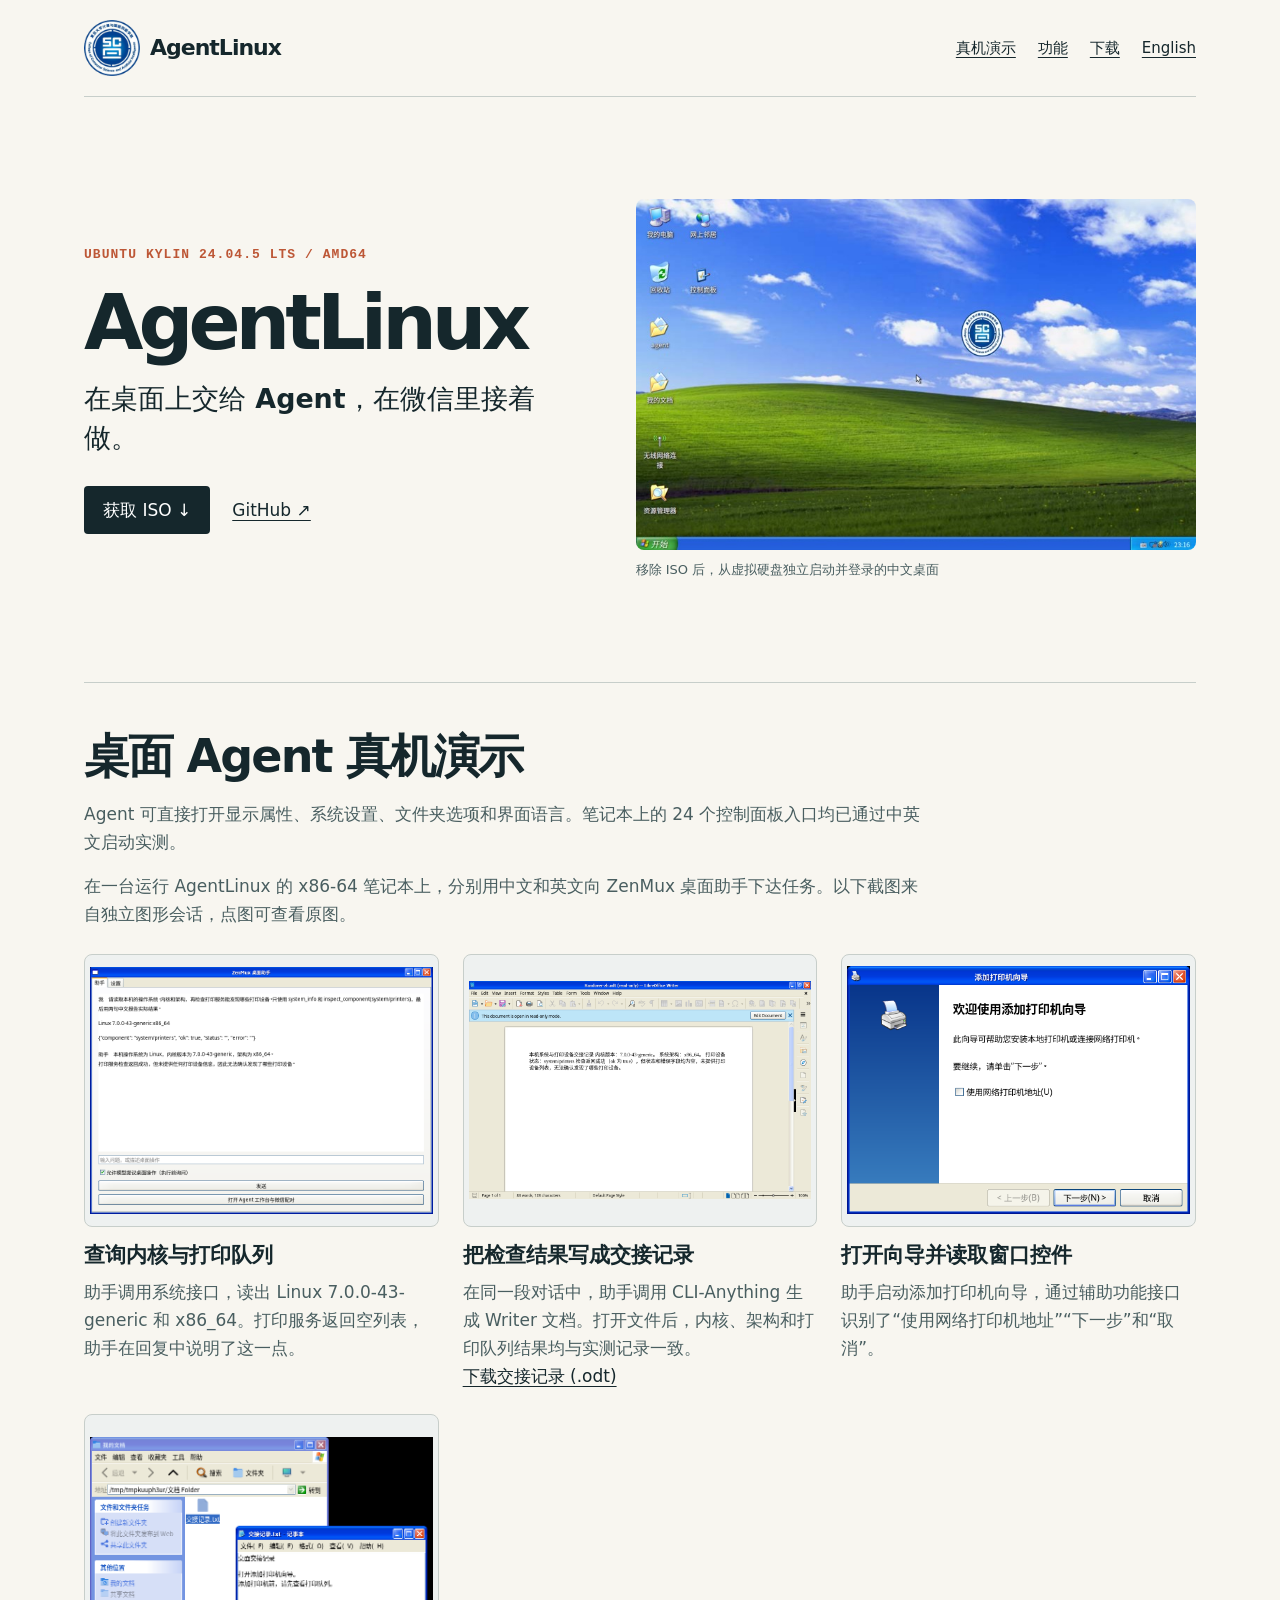
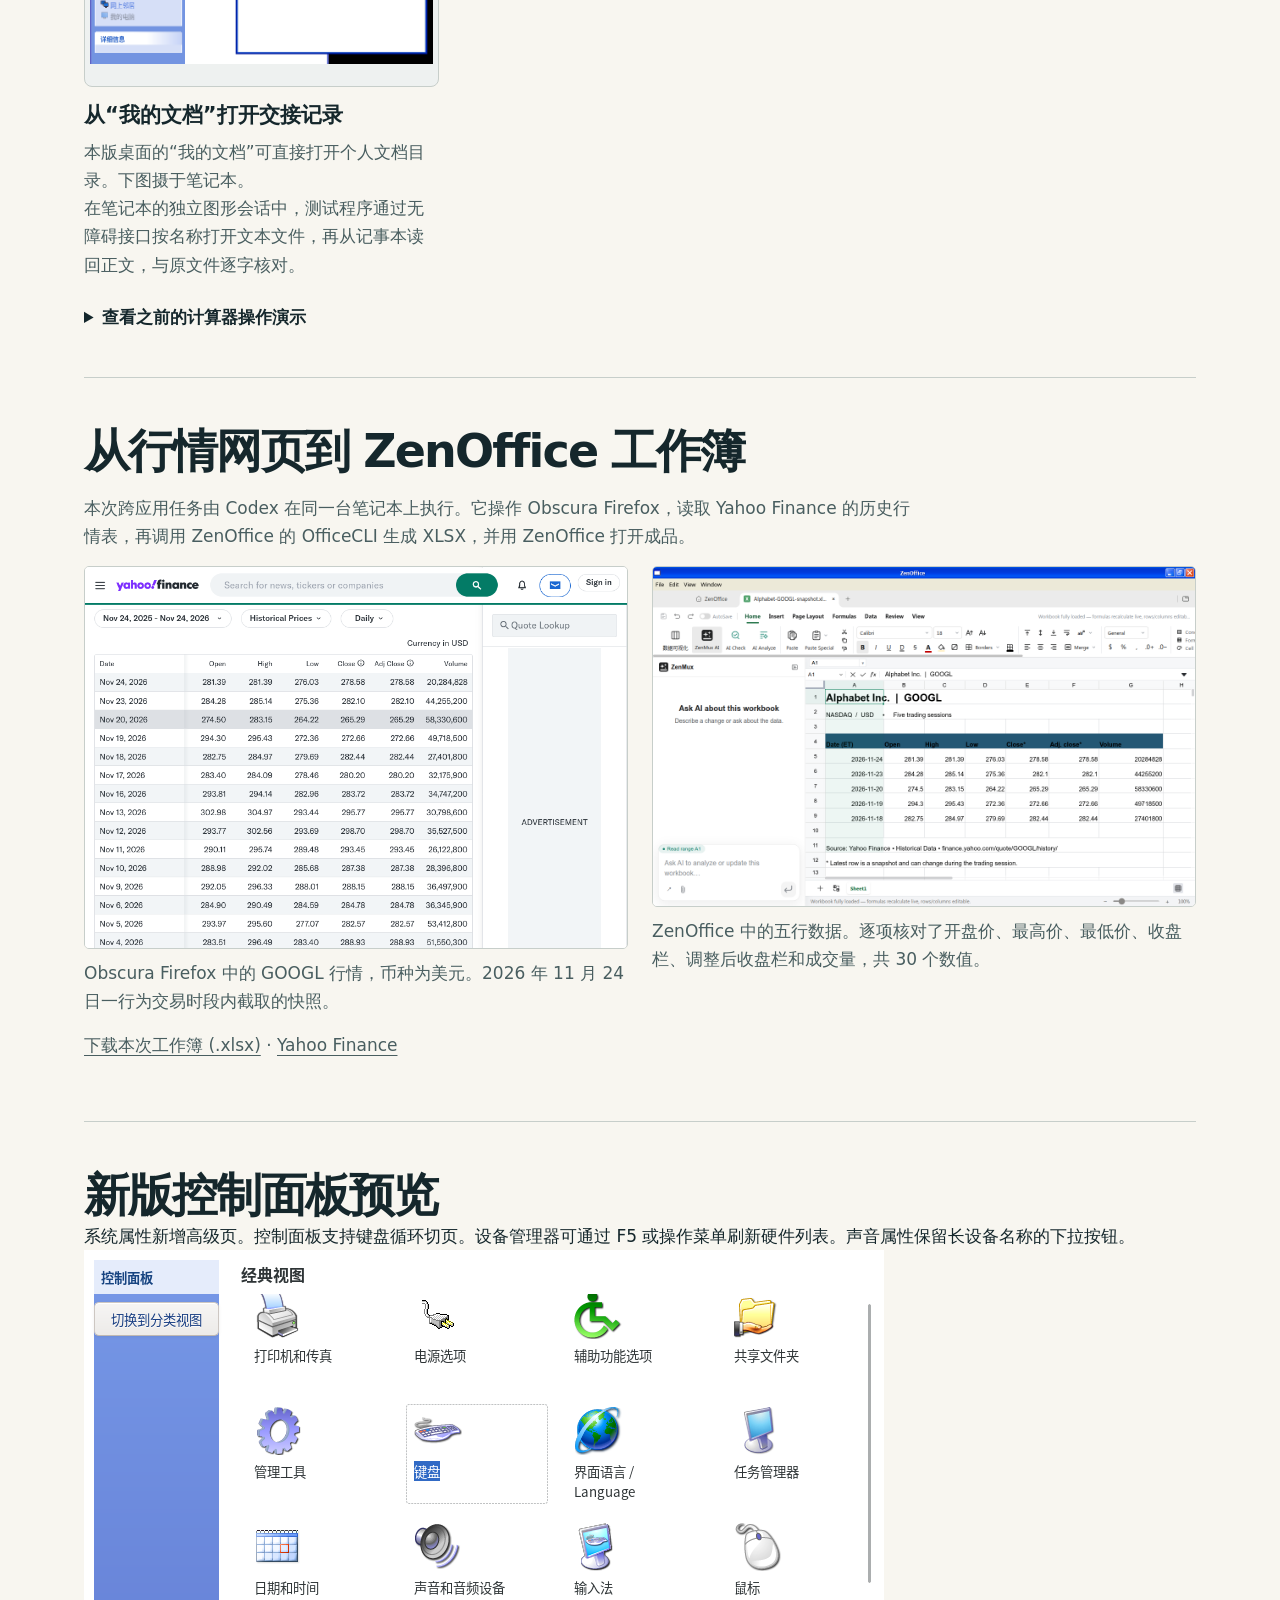
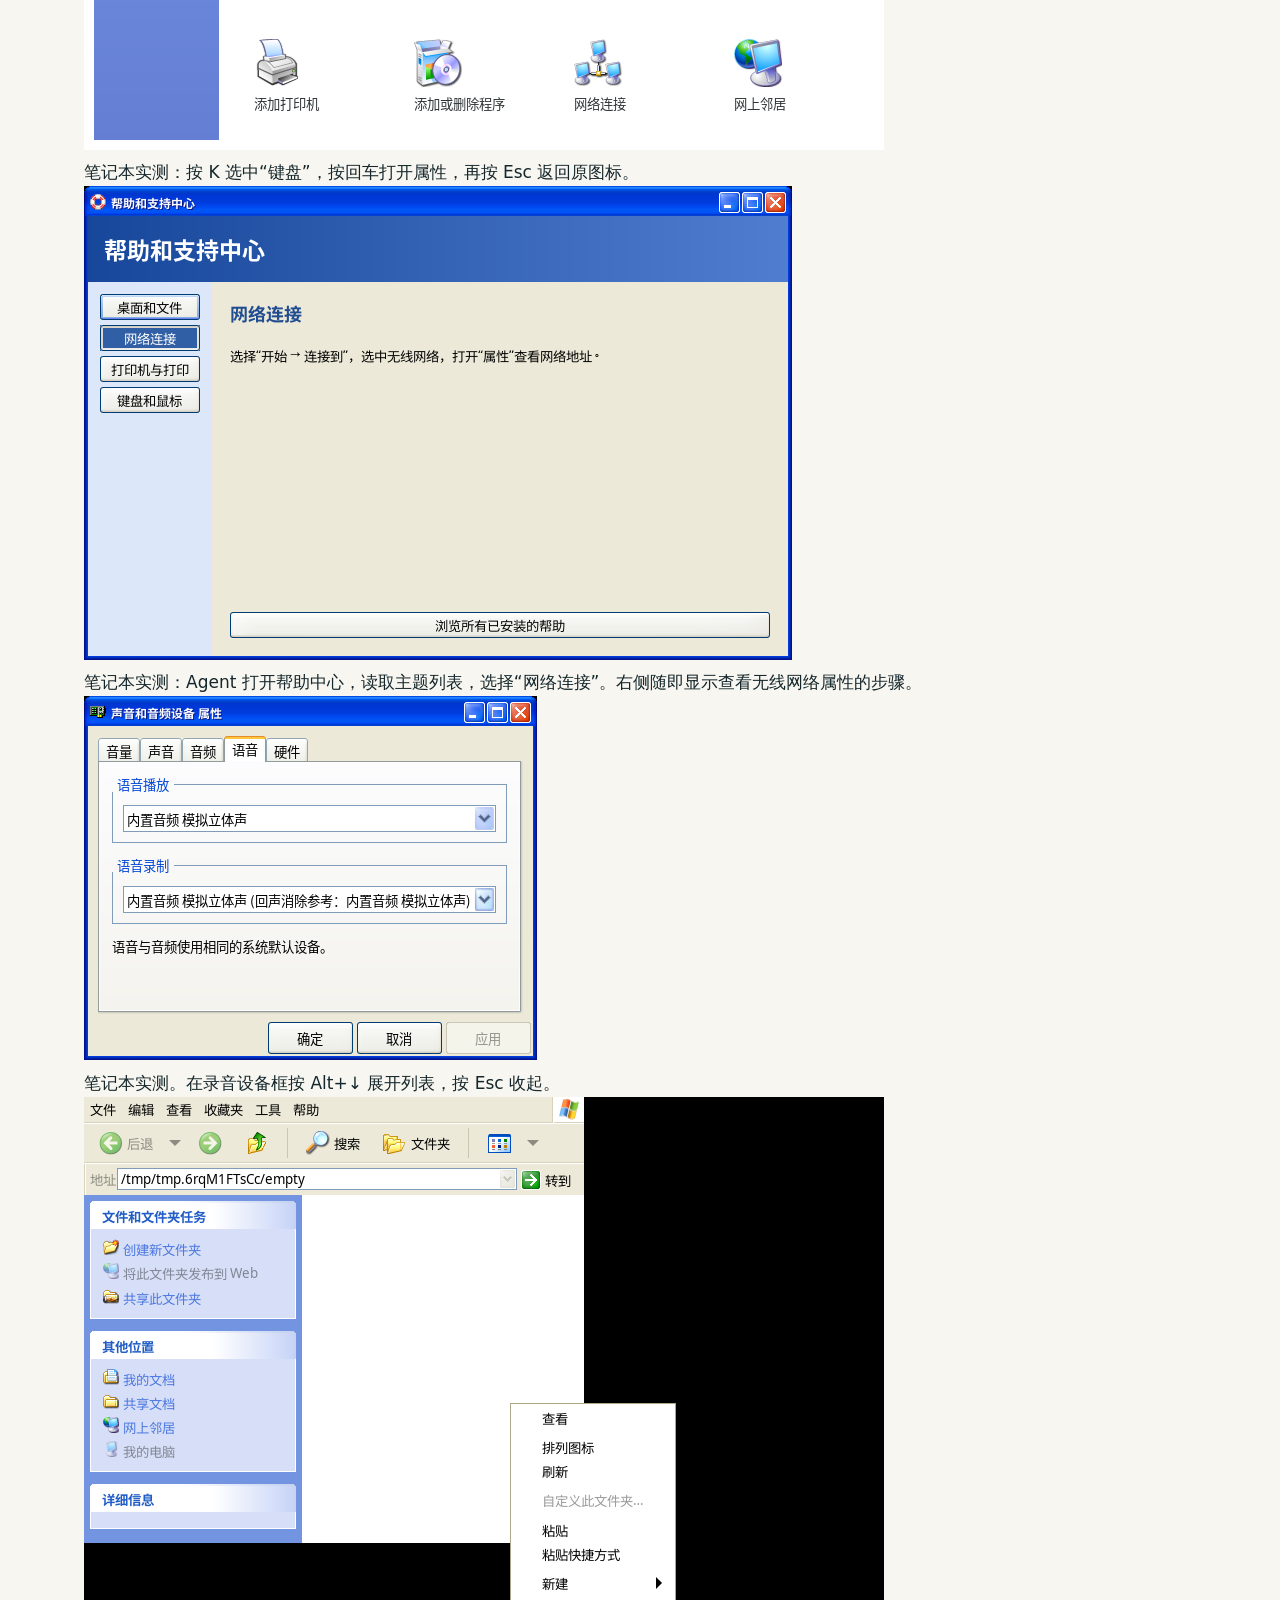
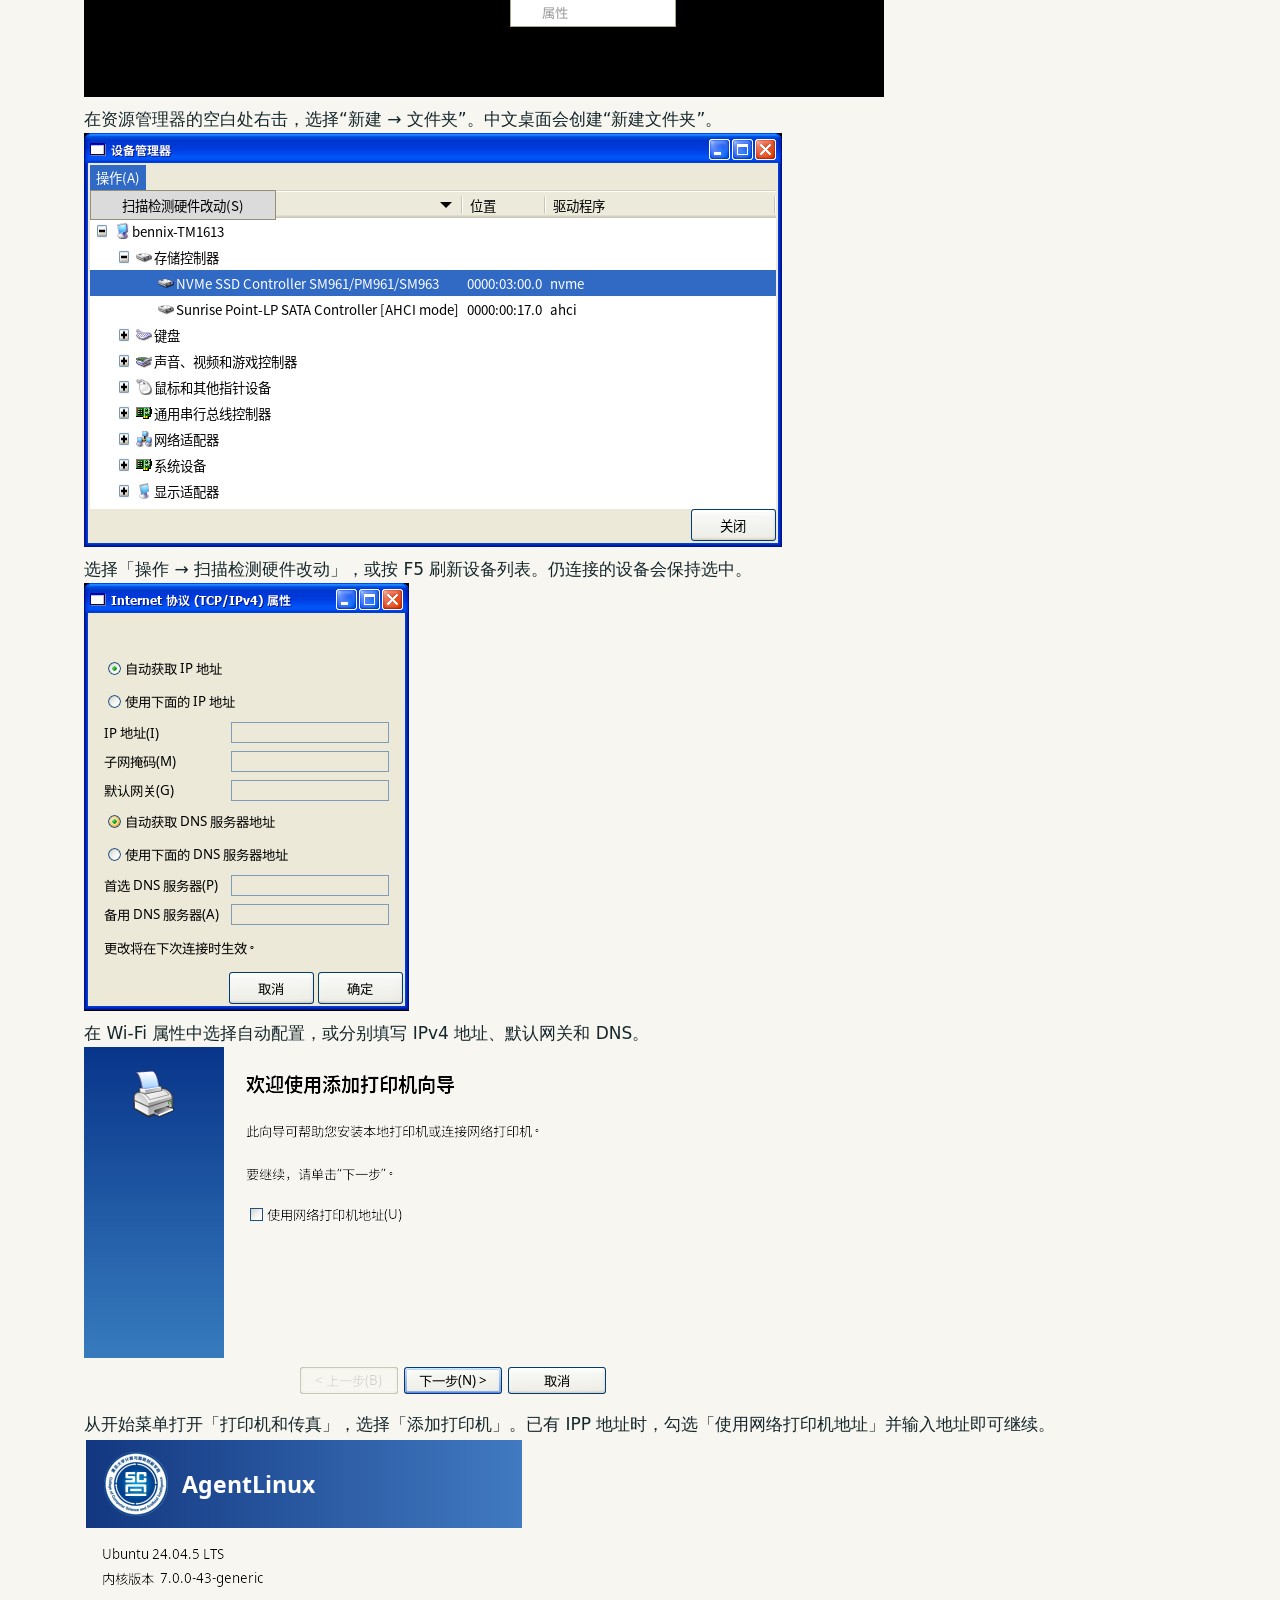
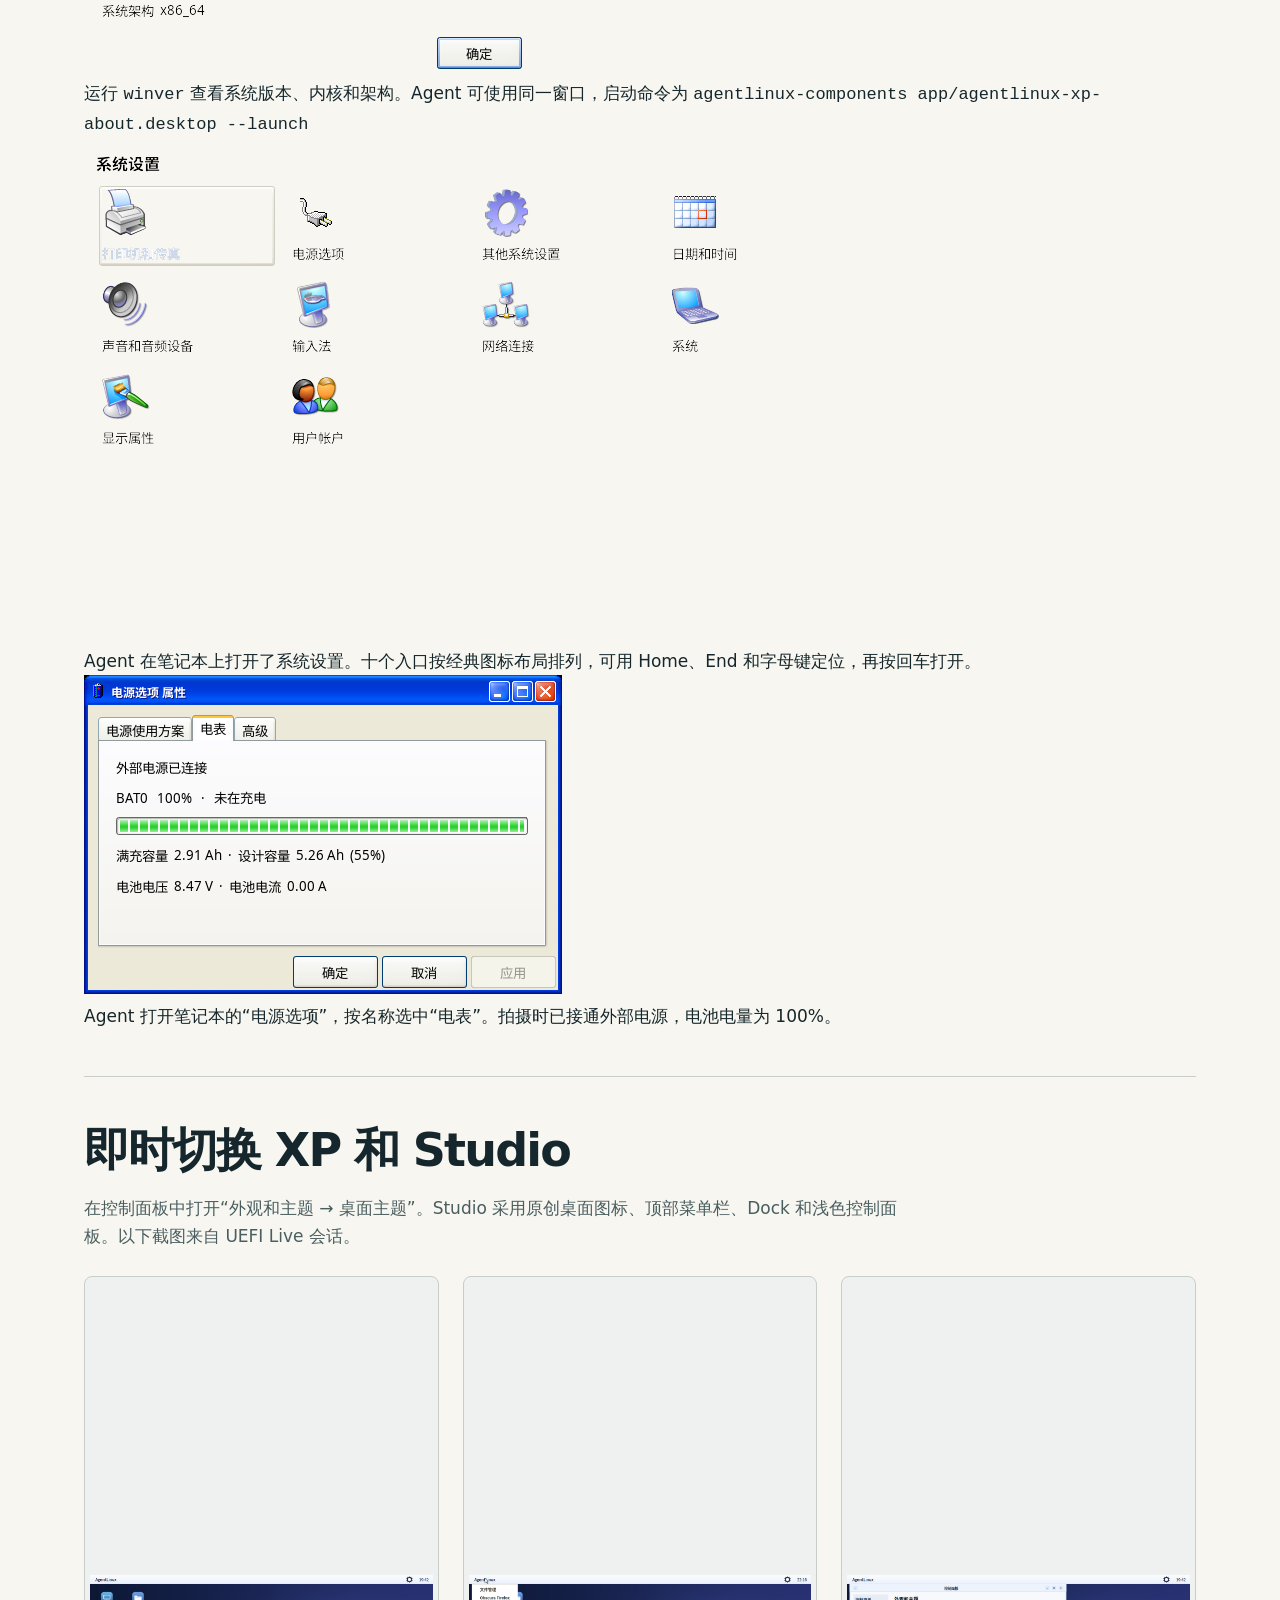
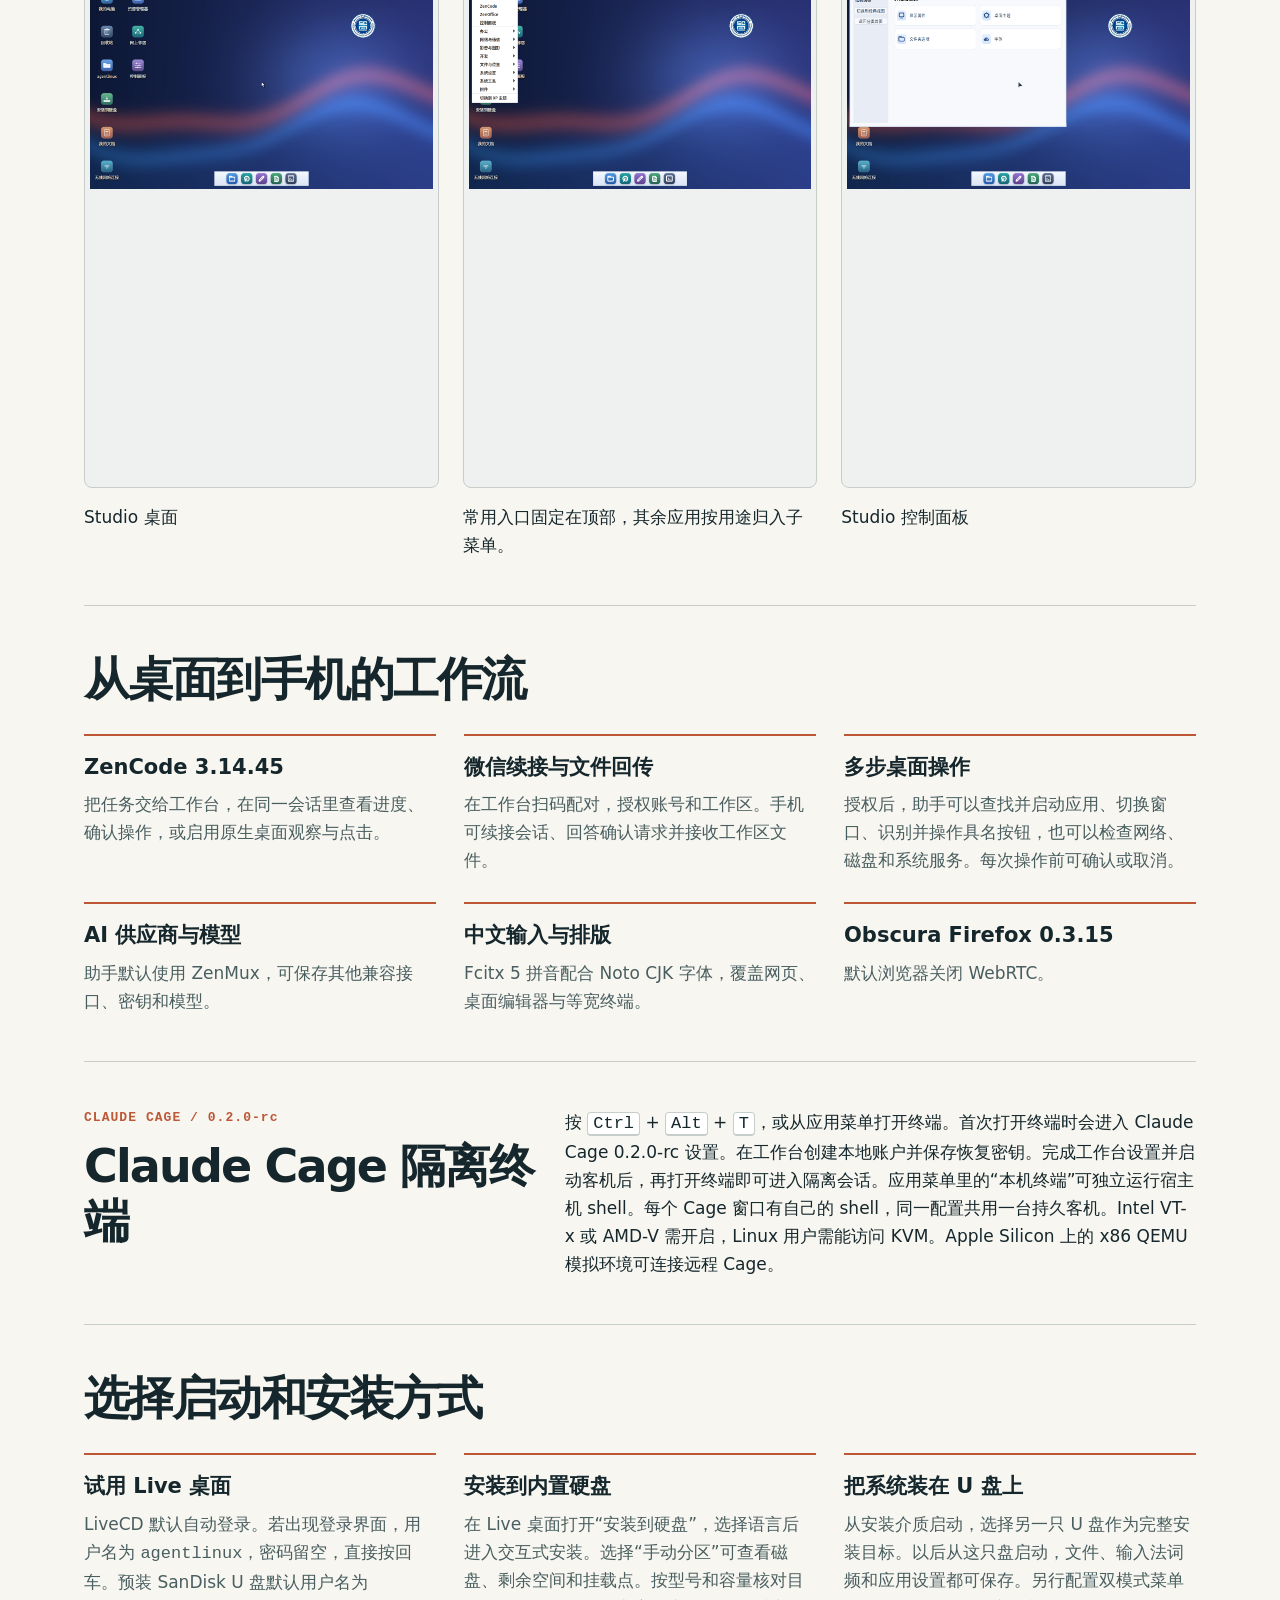
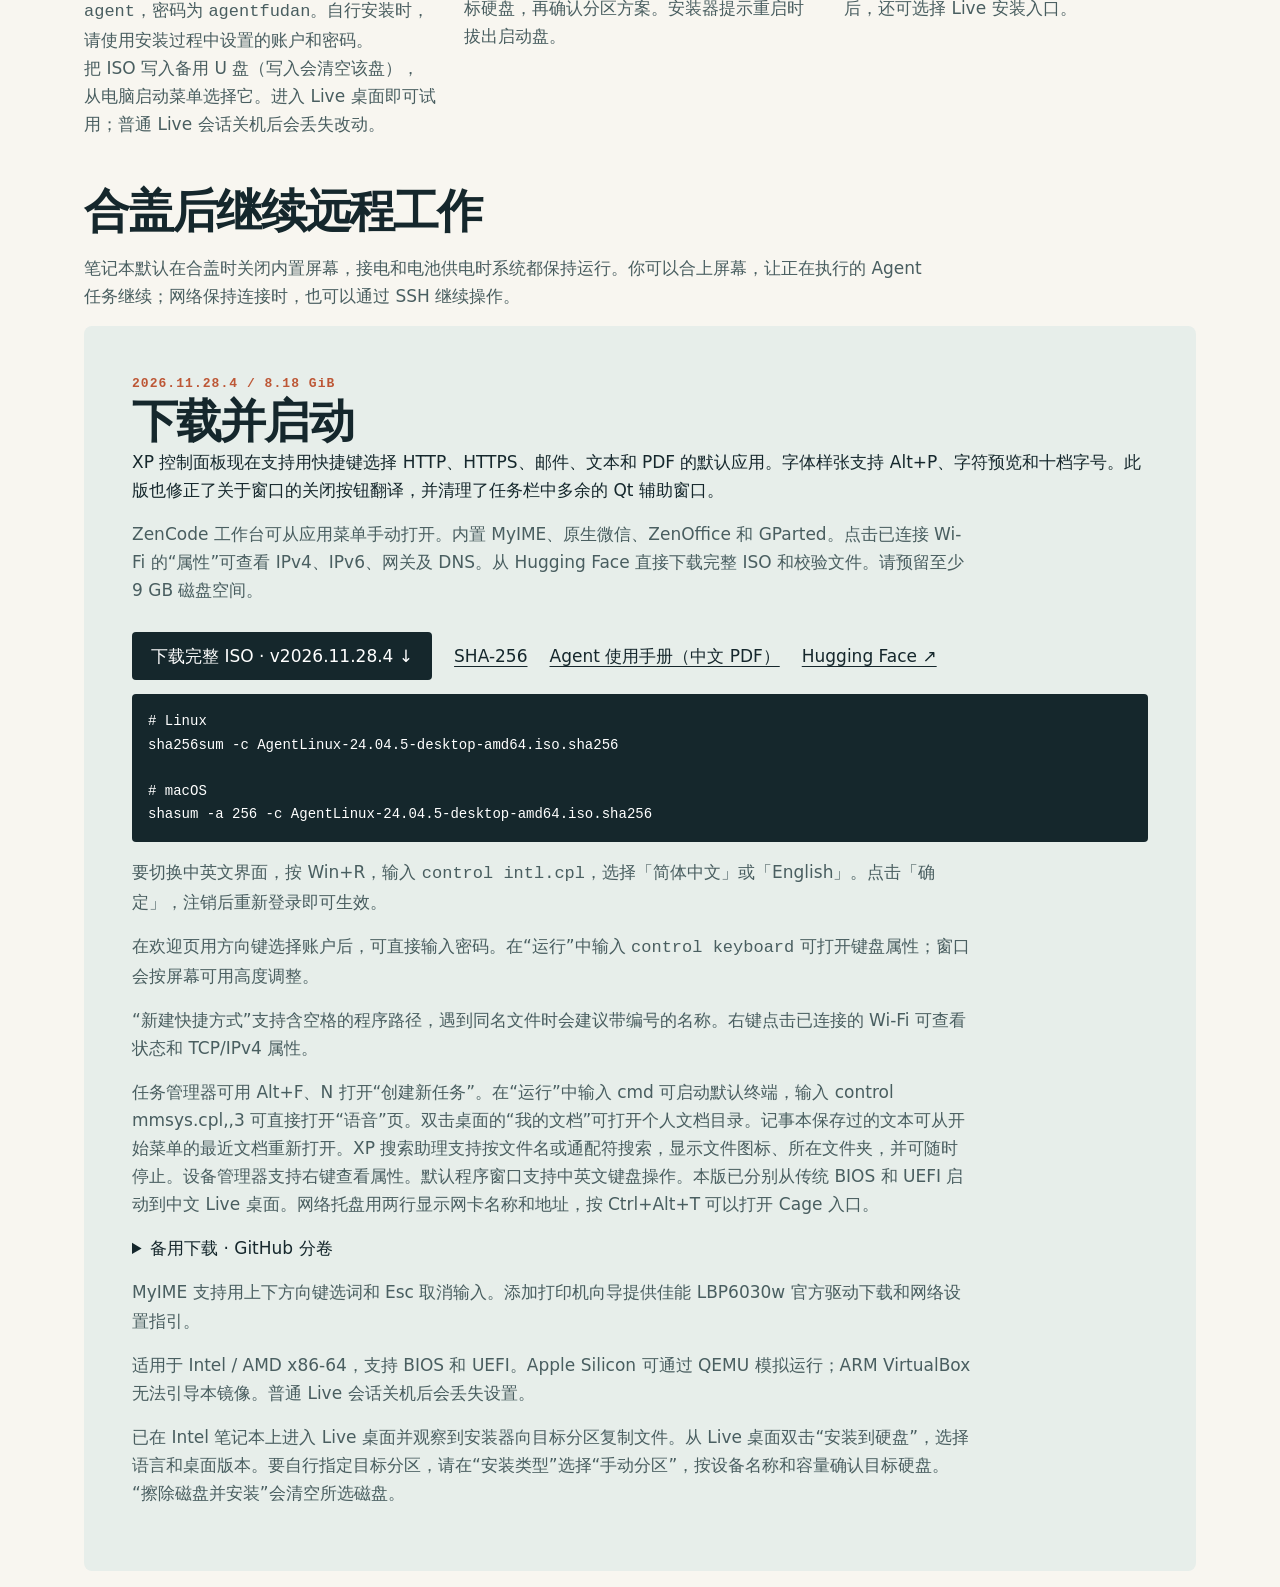
==== commit dc65b629: "Update Obscura Firefox to 0.3.15" ====
--- a/docs/index.html
+++ b/docs/index.html
@@ -1,5 +1,5 @@
-<!doctype html><html lang="zh-CN"><meta charset="utf-8"><meta name="viewport" content="width=device-width, initial-scale=1"><title>AgentLinux · 中文 Agent 桌面系统</title><meta name="description" content="在桌面上交给 Agent，在微信里接着做。 Ubuntu Kylin 24.04.5 LTS · ZenCode 3.14.45"><link rel="icon" type="image/png" href="assets/college-emblem.png"><link rel="stylesheet" href="assets/site.css"><header><nav><a class="brand" href="#top"><img src="assets/college-emblem.png" width="56" height="56" alt="复旦大学计算与智能创新学院徽章">AgentLinux</a><div class="navlinks"><a href="#hardware-demo">真机演示</a><a href="#features">功能</a><a href="#download">下载</a><a href="en.html" lang="en">English</a></div></nav></header><main id="top"><section class="hero"><div><p class="meta">UBUNTU KYLIN 24.04.5 LTS / AMD64</p><h1>AgentLinux</h1><p class="lead">在桌面上交给 Agent，在微信里接着做。</p><div class="actions"><a class="button" href="#download">获取 ISO ↓</a><a href="https://github.com/bennix/AgentLinux">GitHub ↗</a></div></div><figure><img src="assets/xp-desktop.jpg" width="800" height="500" style="height:auto" alt="QEMU 中的 AgentLinux 中文桌面，带有绿色开始按钮和蓝色任务栏"><figcaption>移除 ISO 后，从虚拟硬盘独立启动并登录的中文桌面</figcaption></figure></section><section class="section" id="hardware-demo"><h2>桌面 Agent 真机演示</h2><p class="details">Agent 可直接打开显示属性、系统设置、文件夹选项和界面语言。笔记本上的 24 个控制面板入口均已通过中英文启动实测。</p><p class="details">在一台运行 AgentLinux 的 x86-64 笔记本上，分别用中文和英文向 ZenMux 桌面助手下达任务。以下截图来自独立图形会话，点图可查看原图。</p><div class="demo-gallery"><figure><a href="assets/agent/laptop-20261125/zh-inspect.png"><img src="assets/agent/laptop-20261125/zh-inspect.png" loading="lazy" alt="查询内核与打印队列"></a><figcaption><h3>查询内核与打印队列</h3><p>助手调用系统接口，读出 Linux 7.0.0-43-generic 和 x86_64。打印服务返回空列表，助手在回复中说明了这一点。</p></figcaption></figure><figure><a href="assets/agent/laptop-20261125/writer-document-zh.png"><img src="assets/agent/laptop-20261125/writer-document-zh.png" loading="lazy" alt="把检查结果写成交接记录"></a><figcaption><h3>把检查结果写成交接记录</h3><p>在同一段对话中，助手调用 CLI-Anything 生成 Writer 文档。打开文件后，内核、架构和打印队列结果均与实测记录一致。</p><a href="assets/agent/laptop-20261125/Handover-zh.odt" download>下载交接记录 (.odt)</a></figcaption></figure><figure><a href="assets/agent/laptop-20261125/zh-printer-wizard.png"><img src="assets/agent/laptop-20261125/zh-printer-wizard.png" loading="lazy" alt="打开向导并读取窗口控件"></a><figcaption><h3>打开向导并读取窗口控件</h3><p>助手启动添加打印机向导，通过辅助功能接口识别了“使用网络打印机地址”“下一步”和“取消”。</p></figcaption></figure><figure><a href="assets/agent/laptop-20261125/documents-demo-zh_CN.png"><img src="assets/agent/laptop-20261125/documents-demo-zh_CN.png" loading="lazy" alt="从“我的文档”打开交接记录"></a><figcaption><h3>从“我的文档”打开交接记录</h3><p>本版桌面的“我的文档”可直接打开个人文档目录。下图摄于笔记本。</p><p>在笔记本的独立图形会话中，测试程序通过无障碍接口按名称打开文本文件，再从记事本读回正文，与原文件逐字核对。</p></figcaption></figure></div><details class="earlier-demo"><summary>查看之前的计算器操作演示</summary><div class="demo-gallery"><figure><a href="assets/agent/confirm-app.png"><img src="assets/agent/confirm-app.png" loading="lazy" alt="助手读出内核版本和架构，然后请求按桌面 ID 启动 MATE 计算器。"></a><figcaption><h3>查询系统并打开应用</h3><p>助手读出内核版本和架构，然后请求按桌面 ID 启动 MATE 计算器。</p></figcaption></figure><figure><a href="assets/agent/control.png"><img src="assets/agent/control.png" loading="lazy" alt="助手读取计算器的可访问控件。图中是按下数字 6 之前的确认窗口。"></a><figcaption><h3>识别并操作窗口按钮</h3><p>助手读取计算器的可访问控件。图中是按下数字 6 之前的确认窗口。</p></figcaption></figure><figure><a href="assets/agent/calculator.png"><img src="assets/agent/calculator.png" loading="lazy" alt="依次激活 6、乘号、7 和等号后，计算器窗口显示实际结果。"></a><figcaption><h3>在计算器中得到 42</h3><p>依次激活 6、乘号、7 和等号后，计算器窗口显示实际结果。</p></figcaption></figure></div></details></section><section class="section" id="market-demo"><h2>从行情网页到 ZenOffice 工作簿</h2><p class="details">本次跨应用任务由 Codex 在同一台笔记本上执行。它操作 Obscura Firefox，读取 Yahoo Finance 的历史行情表，再调用 ZenOffice 的 OfficeCLI 生成 XLSX，并用 ZenOffice 打开成品。</p><div class="market-demo"><figure><a href="assets/agent/laptop-20261125/browser-history.png"><img src="assets/agent/laptop-20261125/browser-history.png" alt="Obscura Firefox 中的 GOOGL 行情，币种为美元。2026 年 11 月 24 日一行为交易时段内截取的快照。" loading="lazy"></a><figcaption>Obscura Firefox 中的 GOOGL 行情，币种为美元。2026 年 11 月 24 日一行为交易时段内截取的快照。</figcaption></figure><figure><a href="assets/agent/laptop-20261125/sheet.png"><img src="assets/agent/laptop-20261125/sheet.png" alt="ZenOffice 中的五行数据。逐项核对了开盘价、最高价、最低价、收盘栏、调整后收盘栏和成交量，共 30 个数值。" loading="lazy"></a><figcaption>ZenOffice 中的五行数据。逐项核对了开盘价、最高价、最低价、收盘栏、调整后收盘栏和成交量，共 30 个数值。</figcaption></figure></div><p class="details"><a href="assets/agent/laptop-20261125/Alphabet-GOOGL-snapshot.xlsx" download>下载本次工作簿 (.xlsx)</a> · <a href="https://finance.yahoo.com/quote/GOOGL/history/">Yahoo Finance</a></p></section><section class="section" id="xp-preview"><h2>新版控制面板预览</h2><p>系统属性新增高级页。控制面板支持键盘循环切页。设备管理器可通过 F5 或操作菜单刷新硬件列表。声音属性保留长设备名称的下拉按钮。</p><figure><a href="assets/xp-control-panel-zh_CN.png"><img src="assets/xp-control-panel-zh_CN.png" width="800" height="500" style="max-width:100%;height:auto" loading="lazy" alt="笔记本的经典控制面板，键盘图标的名称以蓝色高亮"></a><figcaption>笔记本实测：按 K 选中“键盘”，按回车打开属性，再按 Esc 返回原图标。</figcaption></figure><figure><a href="assets/xp-help-zh_CN.png"><img src="assets/xp-help-zh_CN.png" width="708" height="474" style="max-width:100%;height:auto" alt="Agent 已选中网络连接主题，右侧显示中文操作说明。" loading="lazy"></a><figcaption>笔记本实测：Agent 打开帮助中心，读取主题列表，选择“网络连接”。右侧随即显示查看无线网络属性的步骤。</figcaption></figure><figure><img src="assets/xp-voice-zh_CN.png" width="453" height="364" style="max-width:100%;height:auto" loading="lazy" alt="XP 语音属性中的播放和录音设备选择框"><figcaption>笔记本实测。在录音设备框按 Alt+↓ 展开列表，按 Esc 收起。</figcaption></figure><figure><img src="assets/xp-explorer-zh_CN.png" width="800" height="600" loading="lazy" style="max-width:100%;height:auto" alt="笔记本上资源管理器的中文右键菜单，包含新建、刷新和属性"><figcaption>在资源管理器的空白处右击，选择“新建 → 文件夹”。中文桌面会创建“新建文件夹”。</figcaption></figure><figure><img src="assets/xp-device-scan-zh_CN.png" width="698" height="414" style="max-width:100%;height:auto" loading="lazy" alt="中文设备管理器的操作菜单"><figcaption>选择「操作 → 扫描检测硬件改动」，或按 F5 刷新设备列表。仍连接的设备会保持选中。</figcaption></figure><figure><img src="assets/xp-wifi-zh_CN.png" width="325" height="428" style="max-width:100%;height:auto" loading="lazy" alt="XP 的 IPv4 属性窗口，已选中自动获取 IP 地址和 DNS 服务器地址"><figcaption>在 Wi-Fi 属性中选择自动配置，或分别填写 IPv4 地址、默认网关和 DNS。</figcaption></figure><figure><img src="assets/xp-print-wizard-zh_CN.png" width="530" height="355" style="max-width:100%;height:auto" loading="lazy" alt="中文添加打印机向导，提供网络打印机地址选项"><figcaption>从开始菜单打开「打印机和传真」，选择「添加打印机」。已有 IPP 地址时，勾选「使用网络打印机地址」并输入地址即可继续。</figcaption></figure><figure><img src="assets/xp-about-zh_CN.png" width="440" height="233" loading="lazy" style="max-width:100%;height:auto" alt="笔记本上的关于 AgentLinux 窗口"><figcaption>运行 <code>winver</code> 查看系统版本、内核和架构。Agent 可使用同一窗口，启动命令为 <code>agentlinux-components app/agentlinux-xp-about.desktop --launch</code></figcaption></figure><figure><img src="assets/xp-settings-home-zh_CN.png" width="776" height="500" loading="lazy" style="max-width:100%;height:auto" alt="XP 风格的系统设置首页"><figcaption>Agent 在笔记本上打开了系统设置。十个入口按经典图标布局排列，可用 Home、End 和字母键定位，再按回车打开。</figcaption></figure><figure><img src="assets/xp-meter-zh_CN.png" width="478" height="319" loading="lazy" style="max-width:100%;height:auto" alt="XP 电表显示外部电源已连接"><figcaption>Agent 打开笔记本的“电源选项”，按名称选中“电表”。拍摄时已接通外部电源，电池电量为 100%。</figcaption></figure></section><section id="studio" class="section"><h2>即时切换 XP 和 Studio</h2><p class="details">在控制面板中打开“外观和主题 → 桌面主题”。Studio 采用原创桌面图标、顶部菜单栏、Dock 和浅色控制面板。以下截图来自 UEFI Live 会话。</p><div class="demo-gallery"><figure><a href="assets/studio-desktop.png"><img src="assets/studio-desktop.png" width="1280" height="800" loading="lazy" alt="Studio 桌面"></a><figcaption>Studio 桌面</figcaption></figure><figure><a href="assets/studio-application-menu.png"><img src="assets/studio-application-menu.png" width="1280" height="800" loading="lazy" alt="Studio 分类菜单"></a><figcaption>常用入口固定在顶部，其余应用按用途归入子菜单。</figcaption></figure><figure><a href="assets/studio-control-panel.png"><img src="assets/studio-control-panel.png" width="1280" height="800" loading="lazy" alt="Studio 控制面板"></a><figcaption>Studio 控制面板</figcaption></figure></div></section><section id="features" class="section"><h2>从桌面到手机的工作流</h2><div class="grid"><article><h3>ZenCode 3.14.45</h3><p>把任务交给工作台，在同一会话里查看进度、确认操作，或启用原生桌面观察与点击。</p></article><article><h3>微信续接与文件回传</h3><p>在工作台扫码配对，授权账号和工作区。手机可续接会话、回答确认请求并接收工作区文件。</p></article><article><h3>多步桌面操作</h3><p>授权后，助手可以查找并启动应用、切换窗口、识别并操作具名按钮，也可以检查网络、磁盘和系统服务。每次操作前可确认或取消。</p></article><article><h3>AI 供应商与模型</h3><p>助手默认使用 ZenMux，可保存其他兼容接口、密钥和模型。</p></article><article><h3>中文输入与排版</h3><p>Fcitx 5 拼音配合 Noto CJK 字体，覆盖网页、桌面编辑器与等宽终端。</p></article><article><h3>Obscura Firefox 0.3.14</h3><p>默认浏览器关闭 WebRTC。</p></article></div></section><section id="claude-cage" class="section cage"><div><p class="meta">CLAUDE CAGE / 0.2.0-rc</p><h2>Claude Cage 隔离终端</h2></div><p>按 <kbd>Ctrl</kbd> + <kbd>Alt</kbd> + <kbd>T</kbd>，或从应用菜单打开终端。首次打开终端时会进入 Claude Cage 0.2.0-rc 设置。在工作台创建本地账户并保存恢复密钥。完成工作台设置并启动客机后，再打开终端即可进入隔离会话。应用菜单里的“本机终端”可独立运行宿主机 shell。每个 Cage 窗口有自己的 shell，同一配置共用一台持久客机。Intel VT-x 或 AMD-V 需开启，Linux 用户需能访问 KVM。Apple Silicon 上的 x86 QEMU 模拟环境可连接远程 Cage。</p></section><section class="section" id="installation"><h2>选择启动和安装方式</h2><div class="grid"><article><h3>试用 Live 桌面</h3><p>LiveCD 默认自动登录。若出现登录界面，用户名为 <code>agentlinux</code>，密码留空，直接按回车。预装 SanDisk U 盘默认用户名为 <code>agent</code>，密码为 <code>agentfudan</code>。自行安装时，请使用安装过程中设置的账户和密码。</p><p>把 ISO 写入备用 U 盘（写入会清空该盘），从电脑启动菜单选择它。进入 Live 桌面即可试用；普通 Live 会话关机后会丢失改动。</p></article><article><h3>安装到内置硬盘</h3><p>在 Live 桌面打开“安装到硬盘”，选择语言后进入交互式安装。选择“手动分区”可查看磁盘、剩余空间和挂载点。按型号和容量核对目标硬盘，再确认分区方案。安装器提示重启时拔出启动盘。</p></article><article><h3>把系统装在 U 盘上</h3><p>从安装介质启动，选择另一只 U 盘作为完整安装目标。以后从这只盘启动，文件、输入法词频和应用设置都可保存。另行配置双模式菜单后，还可选择 Live 安装入口。</p></article></div></section><section><h2>合盖后继续远程工作</h2><p class="details">笔记本默认在合盖时关闭内置屏幕，接电和电池供电时系统都保持运行。你可以合上屏幕，让正在执行的 Agent 任务继续；网络保持连接时，也可以通过 SSH 继续操作。</p></section><section class="download" id="download"><p class="meta">2026.11.28.3 / 8.18 GiB</p><h2>下载并启动</h2><p>XP 控制面板现在支持用快捷键选择 HTTP、HTTPS、邮件、文本和 PDF 的默认应用。字体样张支持 Alt+P、字符预览和十档字号。此版也修正了关于窗口的关闭按钮翻译，并清理了任务栏中多余的 Qt 辅助窗口。</p><p class="details">ZenCode 工作台可从应用菜单手动打开。内置 MyIME、原生微信、ZenOffice 和 GParted。点击已连接 Wi-Fi 的“属性”可查看 IPv4、IPv6、网关及 DNS。从 Hugging Face 直接下载完整 ISO 和校验文件。请预留至少 9 GB 磁盘空间。</p><div class="actions"><a class="button" href="https://huggingface.co/datasets/Bennixzp2024/AgentLinux/resolve/v2026.11.28.3/AgentLinux-24.04.5-desktop-amd64.iso?download=true">下载完整 ISO · v2026.11.28.3 ↓</a><a href="https://huggingface.co/datasets/Bennixzp2024/AgentLinux/resolve/v2026.11.28.3/AgentLinux-24.04.5-desktop-amd64.iso.sha256?download=true">SHA-256</a><a href="manual/agent-guide.pdf" hreflang="zh-CN">Agent 使用手册（中文 PDF）</a><a href="https://huggingface.co/datasets/Bennixzp2024/AgentLinux">Hugging Face ↗</a></div><pre># Linux
+<!doctype html><html lang="zh-CN"><meta charset="utf-8"><meta name="viewport" content="width=device-width, initial-scale=1"><title>AgentLinux · 中文 Agent 桌面系统</title><meta name="description" content="在桌面上交给 Agent，在微信里接着做。 Ubuntu Kylin 24.04.5 LTS · ZenCode 3.14.45"><link rel="icon" type="image/png" href="assets/college-emblem.png"><link rel="stylesheet" href="assets/site.css"><header><nav><a class="brand" href="#top"><img src="assets/college-emblem.png" width="56" height="56" alt="复旦大学计算与智能创新学院徽章">AgentLinux</a><div class="navlinks"><a href="#hardware-demo">真机演示</a><a href="#features">功能</a><a href="#download">下载</a><a href="en.html" lang="en">English</a></div></nav></header><main id="top"><section class="hero"><div><p class="meta">UBUNTU KYLIN 24.04.5 LTS / AMD64</p><h1>AgentLinux</h1><p class="lead">在桌面上交给 Agent，在微信里接着做。</p><div class="actions"><a class="button" href="#download">获取 ISO ↓</a><a href="https://github.com/bennix/AgentLinux">GitHub ↗</a></div></div><figure><img src="assets/xp-desktop.jpg" width="800" height="500" style="height:auto" alt="QEMU 中的 AgentLinux 中文桌面，带有绿色开始按钮和蓝色任务栏"><figcaption>移除 ISO 后，从虚拟硬盘独立启动并登录的中文桌面</figcaption></figure></section><section class="section" id="hardware-demo"><h2>桌面 Agent 真机演示</h2><p class="details">Agent 可直接打开显示属性、系统设置、文件夹选项和界面语言。笔记本上的 24 个控制面板入口均已通过中英文启动实测。</p><p class="details">在一台运行 AgentLinux 的 x86-64 笔记本上，分别用中文和英文向 ZenMux 桌面助手下达任务。以下截图来自独立图形会话，点图可查看原图。</p><div class="demo-gallery"><figure><a href="assets/agent/laptop-20261125/zh-inspect.png"><img src="assets/agent/laptop-20261125/zh-inspect.png" loading="lazy" alt="查询内核与打印队列"></a><figcaption><h3>查询内核与打印队列</h3><p>助手调用系统接口，读出 Linux 7.0.0-43-generic 和 x86_64。打印服务返回空列表，助手在回复中说明了这一点。</p></figcaption></figure><figure><a href="assets/agent/laptop-20261125/writer-document-zh.png"><img src="assets/agent/laptop-20261125/writer-document-zh.png" loading="lazy" alt="把检查结果写成交接记录"></a><figcaption><h3>把检查结果写成交接记录</h3><p>在同一段对话中，助手调用 CLI-Anything 生成 Writer 文档。打开文件后，内核、架构和打印队列结果均与实测记录一致。</p><a href="assets/agent/laptop-20261125/Handover-zh.odt" download>下载交接记录 (.odt)</a></figcaption></figure><figure><a href="assets/agent/laptop-20261125/zh-printer-wizard.png"><img src="assets/agent/laptop-20261125/zh-printer-wizard.png" loading="lazy" alt="打开向导并读取窗口控件"></a><figcaption><h3>打开向导并读取窗口控件</h3><p>助手启动添加打印机向导，通过辅助功能接口识别了“使用网络打印机地址”“下一步”和“取消”。</p></figcaption></figure><figure><a href="assets/agent/laptop-20261125/documents-demo-zh_CN.png"><img src="assets/agent/laptop-20261125/documents-demo-zh_CN.png" loading="lazy" alt="从“我的文档”打开交接记录"></a><figcaption><h3>从“我的文档”打开交接记录</h3><p>本版桌面的“我的文档”可直接打开个人文档目录。下图摄于笔记本。</p><p>在笔记本的独立图形会话中，测试程序通过无障碍接口按名称打开文本文件，再从记事本读回正文，与原文件逐字核对。</p></figcaption></figure></div><details class="earlier-demo"><summary>查看之前的计算器操作演示</summary><div class="demo-gallery"><figure><a href="assets/agent/confirm-app.png"><img src="assets/agent/confirm-app.png" loading="lazy" alt="助手读出内核版本和架构，然后请求按桌面 ID 启动 MATE 计算器。"></a><figcaption><h3>查询系统并打开应用</h3><p>助手读出内核版本和架构，然后请求按桌面 ID 启动 MATE 计算器。</p></figcaption></figure><figure><a href="assets/agent/control.png"><img src="assets/agent/control.png" loading="lazy" alt="助手读取计算器的可访问控件。图中是按下数字 6 之前的确认窗口。"></a><figcaption><h3>识别并操作窗口按钮</h3><p>助手读取计算器的可访问控件。图中是按下数字 6 之前的确认窗口。</p></figcaption></figure><figure><a href="assets/agent/calculator.png"><img src="assets/agent/calculator.png" loading="lazy" alt="依次激活 6、乘号、7 和等号后，计算器窗口显示实际结果。"></a><figcaption><h3>在计算器中得到 42</h3><p>依次激活 6、乘号、7 和等号后，计算器窗口显示实际结果。</p></figcaption></figure></div></details></section><section class="section" id="market-demo"><h2>从行情网页到 ZenOffice 工作簿</h2><p class="details">本次跨应用任务由 Codex 在同一台笔记本上执行。它操作 Obscura Firefox，读取 Yahoo Finance 的历史行情表，再调用 ZenOffice 的 OfficeCLI 生成 XLSX，并用 ZenOffice 打开成品。</p><div class="market-demo"><figure><a href="assets/agent/laptop-20261125/browser-history.png"><img src="assets/agent/laptop-20261125/browser-history.png" alt="Obscura Firefox 中的 GOOGL 行情，币种为美元。2026 年 11 月 24 日一行为交易时段内截取的快照。" loading="lazy"></a><figcaption>Obscura Firefox 中的 GOOGL 行情，币种为美元。2026 年 11 月 24 日一行为交易时段内截取的快照。</figcaption></figure><figure><a href="assets/agent/laptop-20261125/sheet.png"><img src="assets/agent/laptop-20261125/sheet.png" alt="ZenOffice 中的五行数据。逐项核对了开盘价、最高价、最低价、收盘栏、调整后收盘栏和成交量，共 30 个数值。" loading="lazy"></a><figcaption>ZenOffice 中的五行数据。逐项核对了开盘价、最高价、最低价、收盘栏、调整后收盘栏和成交量，共 30 个数值。</figcaption></figure></div><p class="details"><a href="assets/agent/laptop-20261125/Alphabet-GOOGL-snapshot.xlsx" download>下载本次工作簿 (.xlsx)</a> · <a href="https://finance.yahoo.com/quote/GOOGL/history/">Yahoo Finance</a></p></section><section class="section" id="xp-preview"><h2>新版控制面板预览</h2><p>系统属性新增高级页。控制面板支持键盘循环切页。设备管理器可通过 F5 或操作菜单刷新硬件列表。声音属性保留长设备名称的下拉按钮。</p><figure><a href="assets/xp-control-panel-zh_CN.png"><img src="assets/xp-control-panel-zh_CN.png" width="800" height="500" style="max-width:100%;height:auto" loading="lazy" alt="笔记本的经典控制面板，键盘图标的名称以蓝色高亮"></a><figcaption>笔记本实测：按 K 选中“键盘”，按回车打开属性，再按 Esc 返回原图标。</figcaption></figure><figure><a href="assets/xp-help-zh_CN.png"><img src="assets/xp-help-zh_CN.png" width="708" height="474" style="max-width:100%;height:auto" alt="Agent 已选中网络连接主题，右侧显示中文操作说明。" loading="lazy"></a><figcaption>笔记本实测：Agent 打开帮助中心，读取主题列表，选择“网络连接”。右侧随即显示查看无线网络属性的步骤。</figcaption></figure><figure><img src="assets/xp-voice-zh_CN.png" width="453" height="364" style="max-width:100%;height:auto" loading="lazy" alt="XP 语音属性中的播放和录音设备选择框"><figcaption>笔记本实测。在录音设备框按 Alt+↓ 展开列表，按 Esc 收起。</figcaption></figure><figure><img src="assets/xp-explorer-zh_CN.png" width="800" height="600" loading="lazy" style="max-width:100%;height:auto" alt="笔记本上资源管理器的中文右键菜单，包含新建、刷新和属性"><figcaption>在资源管理器的空白处右击，选择“新建 → 文件夹”。中文桌面会创建“新建文件夹”。</figcaption></figure><figure><img src="assets/xp-device-scan-zh_CN.png" width="698" height="414" style="max-width:100%;height:auto" loading="lazy" alt="中文设备管理器的操作菜单"><figcaption>选择「操作 → 扫描检测硬件改动」，或按 F5 刷新设备列表。仍连接的设备会保持选中。</figcaption></figure><figure><img src="assets/xp-wifi-zh_CN.png" width="325" height="428" style="max-width:100%;height:auto" loading="lazy" alt="XP 的 IPv4 属性窗口，已选中自动获取 IP 地址和 DNS 服务器地址"><figcaption>在 Wi-Fi 属性中选择自动配置，或分别填写 IPv4 地址、默认网关和 DNS。</figcaption></figure><figure><img src="assets/xp-print-wizard-zh_CN.png" width="530" height="355" style="max-width:100%;height:auto" loading="lazy" alt="中文添加打印机向导，提供网络打印机地址选项"><figcaption>从开始菜单打开「打印机和传真」，选择「添加打印机」。已有 IPP 地址时，勾选「使用网络打印机地址」并输入地址即可继续。</figcaption></figure><figure><img src="assets/xp-about-zh_CN.png" width="440" height="233" loading="lazy" style="max-width:100%;height:auto" alt="笔记本上的关于 AgentLinux 窗口"><figcaption>运行 <code>winver</code> 查看系统版本、内核和架构。Agent 可使用同一窗口，启动命令为 <code>agentlinux-components app/agentlinux-xp-about.desktop --launch</code></figcaption></figure><figure><img src="assets/xp-settings-home-zh_CN.png" width="776" height="500" loading="lazy" style="max-width:100%;height:auto" alt="XP 风格的系统设置首页"><figcaption>Agent 在笔记本上打开了系统设置。十个入口按经典图标布局排列，可用 Home、End 和字母键定位，再按回车打开。</figcaption></figure><figure><img src="assets/xp-meter-zh_CN.png" width="478" height="319" loading="lazy" style="max-width:100%;height:auto" alt="XP 电表显示外部电源已连接"><figcaption>Agent 打开笔记本的“电源选项”，按名称选中“电表”。拍摄时已接通外部电源，电池电量为 100%。</figcaption></figure></section><section id="studio" class="section"><h2>即时切换 XP 和 Studio</h2><p class="details">在控制面板中打开“外观和主题 → 桌面主题”。Studio 采用原创桌面图标、顶部菜单栏、Dock 和浅色控制面板。以下截图来自 UEFI Live 会话。</p><div class="demo-gallery"><figure><a href="assets/studio-desktop.png"><img src="assets/studio-desktop.png" width="1280" height="800" loading="lazy" alt="Studio 桌面"></a><figcaption>Studio 桌面</figcaption></figure><figure><a href="assets/studio-application-menu.png"><img src="assets/studio-application-menu.png" width="1280" height="800" loading="lazy" alt="Studio 分类菜单"></a><figcaption>常用入口固定在顶部，其余应用按用途归入子菜单。</figcaption></figure><figure><a href="assets/studio-control-panel.png"><img src="assets/studio-control-panel.png" width="1280" height="800" loading="lazy" alt="Studio 控制面板"></a><figcaption>Studio 控制面板</figcaption></figure></div></section><section id="features" class="section"><h2>从桌面到手机的工作流</h2><div class="grid"><article><h3>ZenCode 3.14.45</h3><p>把任务交给工作台，在同一会话里查看进度、确认操作，或启用原生桌面观察与点击。</p></article><article><h3>微信续接与文件回传</h3><p>在工作台扫码配对，授权账号和工作区。手机可续接会话、回答确认请求并接收工作区文件。</p></article><article><h3>多步桌面操作</h3><p>授权后，助手可以查找并启动应用、切换窗口、识别并操作具名按钮，也可以检查网络、磁盘和系统服务。每次操作前可确认或取消。</p></article><article><h3>AI 供应商与模型</h3><p>助手默认使用 ZenMux，可保存其他兼容接口、密钥和模型。</p></article><article><h3>中文输入与排版</h3><p>Fcitx 5 拼音配合 Noto CJK 字体，覆盖网页、桌面编辑器与等宽终端。</p></article><article><h3>Obscura Firefox 0.3.15</h3><p>默认浏览器关闭 WebRTC。</p></article></div></section><section id="claude-cage" class="section cage"><div><p class="meta">CLAUDE CAGE / 0.2.0-rc</p><h2>Claude Cage 隔离终端</h2></div><p>按 <kbd>Ctrl</kbd> + <kbd>Alt</kbd> + <kbd>T</kbd>，或从应用菜单打开终端。首次打开终端时会进入 Claude Cage 0.2.0-rc 设置。在工作台创建本地账户并保存恢复密钥。完成工作台设置并启动客机后，再打开终端即可进入隔离会话。应用菜单里的“本机终端”可独立运行宿主机 shell。每个 Cage 窗口有自己的 shell，同一配置共用一台持久客机。Intel VT-x 或 AMD-V 需开启，Linux 用户需能访问 KVM。Apple Silicon 上的 x86 QEMU 模拟环境可连接远程 Cage。</p></section><section class="section" id="installation"><h2>选择启动和安装方式</h2><div class="grid"><article><h3>试用 Live 桌面</h3><p>LiveCD 默认自动登录。若出现登录界面，用户名为 <code>agentlinux</code>，密码留空，直接按回车。预装 SanDisk U 盘默认用户名为 <code>agent</code>，密码为 <code>agentfudan</code>。自行安装时，请使用安装过程中设置的账户和密码。</p><p>把 ISO 写入备用 U 盘（写入会清空该盘），从电脑启动菜单选择它。进入 Live 桌面即可试用；普通 Live 会话关机后会丢失改动。</p></article><article><h3>安装到内置硬盘</h3><p>在 Live 桌面打开“安装到硬盘”，选择语言后进入交互式安装。选择“手动分区”可查看磁盘、剩余空间和挂载点。按型号和容量核对目标硬盘，再确认分区方案。安装器提示重启时拔出启动盘。</p></article><article><h3>把系统装在 U 盘上</h3><p>从安装介质启动，选择另一只 U 盘作为完整安装目标。以后从这只盘启动，文件、输入法词频和应用设置都可保存。另行配置双模式菜单后，还可选择 Live 安装入口。</p></article></div></section><section><h2>合盖后继续远程工作</h2><p class="details">笔记本默认在合盖时关闭内置屏幕，接电和电池供电时系统都保持运行。你可以合上屏幕，让正在执行的 Agent 任务继续；网络保持连接时，也可以通过 SSH 继续操作。</p></section><section class="download" id="download"><p class="meta">2026.11.28.4 / 8.18 GiB</p><h2>下载并启动</h2><p>XP 控制面板现在支持用快捷键选择 HTTP、HTTPS、邮件、文本和 PDF 的默认应用。字体样张支持 Alt+P、字符预览和十档字号。此版也修正了关于窗口的关闭按钮翻译，并清理了任务栏中多余的 Qt 辅助窗口。</p><p class="details">ZenCode 工作台可从应用菜单手动打开。内置 MyIME、原生微信、ZenOffice 和 GParted。点击已连接 Wi-Fi 的“属性”可查看 IPv4、IPv6、网关及 DNS。从 Hugging Face 直接下载完整 ISO 和校验文件。请预留至少 9 GB 磁盘空间。</p><div class="actions"><a class="button" href="https://huggingface.co/datasets/Bennixzp2024/AgentLinux/resolve/v2026.11.28.4/AgentLinux-24.04.5-desktop-amd64.iso?download=true">下载完整 ISO · v2026.11.28.4 ↓</a><a href="https://huggingface.co/datasets/Bennixzp2024/AgentLinux/resolve/v2026.11.28.4/AgentLinux-24.04.5-desktop-amd64.iso.sha256?download=true">SHA-256</a><a href="manual/agent-guide.pdf" hreflang="zh-CN">Agent 使用手册（中文 PDF）</a><a href="https://huggingface.co/datasets/Bennixzp2024/AgentLinux">Hugging Face ↗</a></div><pre># Linux
 sha256sum -c AgentLinux-24.04.5-desktop-amd64.iso.sha256
 
 # macOS
-shasum -a 256 -c AgentLinux-24.04.5-desktop-amd64.iso.sha256</pre><p class="details">要切换中英文界面，按 Win+R，输入 <code>control intl.cpl</code>，选择「简体中文」或「English」。点击「确定」，注销后重新登录即可生效。</p><p class="details">在欢迎页用方向键选择账户后，可直接输入密码。在“运行”中输入 <code>control keyboard</code> 可打开键盘属性；窗口会按屏幕可用高度调整。</p><p class="details">“新建快捷方式”支持含空格的程序路径，遇到同名文件时会建议带编号的名称。右键点击已连接的 Wi-Fi 可查看状态和 TCP/IPv4 属性。</p><p class="details">任务管理器可用 Alt+F、N 打开“创建新任务”。在“运行”中输入 cmd 可启动默认终端，输入 control mmsys.cpl,,3 可直接打开“语音”页。双击桌面的“我的文档”可打开个人文档目录。记事本保存过的文本可从开始菜单的最近文档重新打开。XP 搜索助理支持按文件名或通配符搜索，显示文件图标、所在文件夹，并可随时停止。设备管理器支持右键查看属性。默认程序窗口支持中英文键盘操作。本版已分别从传统 BIOS 和 UEFI 启动到中文 Live 桌面。网络托盘用两行显示网卡名称和地址，按 Ctrl+Alt+T 可以打开 Cage 入口。</p><details><summary>备用下载 · GitHub 分卷</summary><p class="details">下载合并脚本并运行，它会续传、合并和校验全部 33 卷。</p><div class="actions"><a href="https://github.com/bennix/AgentLinux/releases/download/v2026.11.28.3/download-iso.py">下载合并脚本</a><a href="https://github.com/bennix/AgentLinux/releases/tag/v2026.11.28.3">全部分卷 ↗</a></div><pre>python3 download-iso.py</pre></details><p class="details">MyIME 支持用上下方向键选词和 Esc 取消输入。添加打印机向导提供佳能 LBP6030w 官方驱动下载和网络设置指引。</p><p class="details">适用于 Intel / AMD x86-64，支持 BIOS 和 UEFI。Apple Silicon 可通过 QEMU 模拟运行；ARM VirtualBox 无法引导本镜像。普通 Live 会话关机后会丢失设置。</p><p class="details">已在 Intel 笔记本上进入 Live 桌面并观察到安装器向目标分区复制文件。从 Live 桌面双击“安装到硬盘”，选择语言和桌面版本。要自行指定目标分区，请在“安装类型”选择“手动分区”，按设备名称和容量确认目标硬盘。“擦除磁盘并安装”会清空所选磁盘。</p></section></main></html>+shasum -a 256 -c AgentLinux-24.04.5-desktop-amd64.iso.sha256</pre><p class="details">要切换中英文界面，按 Win+R，输入 <code>control intl.cpl</code>，选择「简体中文」或「English」。点击「确定」，注销后重新登录即可生效。</p><p class="details">在欢迎页用方向键选择账户后，可直接输入密码。在“运行”中输入 <code>control keyboard</code> 可打开键盘属性；窗口会按屏幕可用高度调整。</p><p class="details">“新建快捷方式”支持含空格的程序路径，遇到同名文件时会建议带编号的名称。右键点击已连接的 Wi-Fi 可查看状态和 TCP/IPv4 属性。</p><p class="details">任务管理器可用 Alt+F、N 打开“创建新任务”。在“运行”中输入 cmd 可启动默认终端，输入 control mmsys.cpl,,3 可直接打开“语音”页。双击桌面的“我的文档”可打开个人文档目录。记事本保存过的文本可从开始菜单的最近文档重新打开。XP 搜索助理支持按文件名或通配符搜索，显示文件图标、所在文件夹，并可随时停止。设备管理器支持右键查看属性。默认程序窗口支持中英文键盘操作。本版已分别从传统 BIOS 和 UEFI 启动到中文 Live 桌面。网络托盘用两行显示网卡名称和地址，按 Ctrl+Alt+T 可以打开 Cage 入口。</p><details><summary>备用下载 · GitHub 分卷</summary><p class="details">下载合并脚本并运行，它会续传、合并和校验全部 33 卷。</p><div class="actions"><a href="https://github.com/bennix/AgentLinux/releases/download/v2026.11.28.4/download-iso.py">下载合并脚本</a><a href="https://github.com/bennix/AgentLinux/releases/tag/v2026.11.28.4">全部分卷 ↗</a></div><pre>python3 download-iso.py</pre></details><p class="details">MyIME 支持用上下方向键选词和 Esc 取消输入。添加打印机向导提供佳能 LBP6030w 官方驱动下载和网络设置指引。</p><p class="details">适用于 Intel / AMD x86-64，支持 BIOS 和 UEFI。Apple Silicon 可通过 QEMU 模拟运行；ARM VirtualBox 无法引导本镜像。普通 Live 会话关机后会丢失设置。</p><p class="details">已在 Intel 笔记本上进入 Live 桌面并观察到安装器向目标分区复制文件。从 Live 桌面双击“安装到硬盘”，选择语言和桌面版本。要自行指定目标分区，请在“安装类型”选择“手动分区”，按设备名称和容量确认目标硬盘。“擦除磁盘并安装”会清空所选磁盘。</p></section></main></html>
